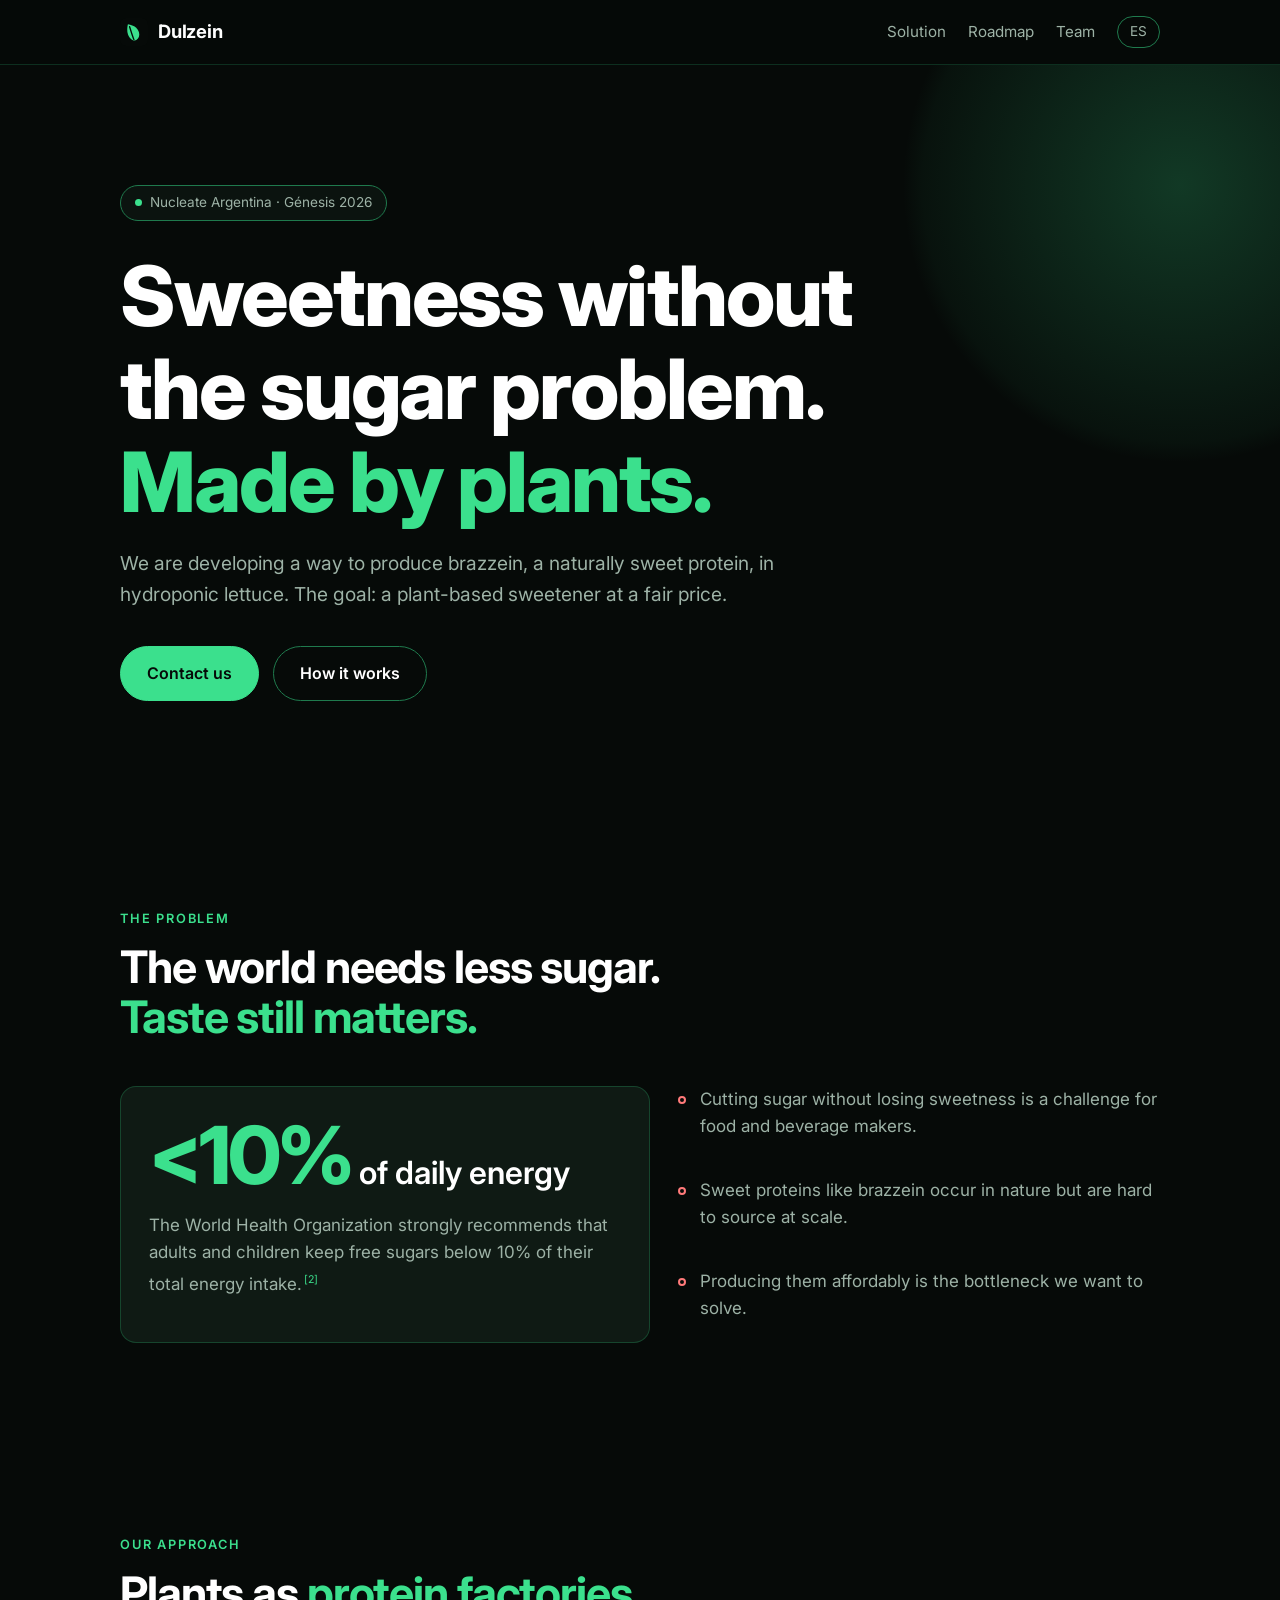
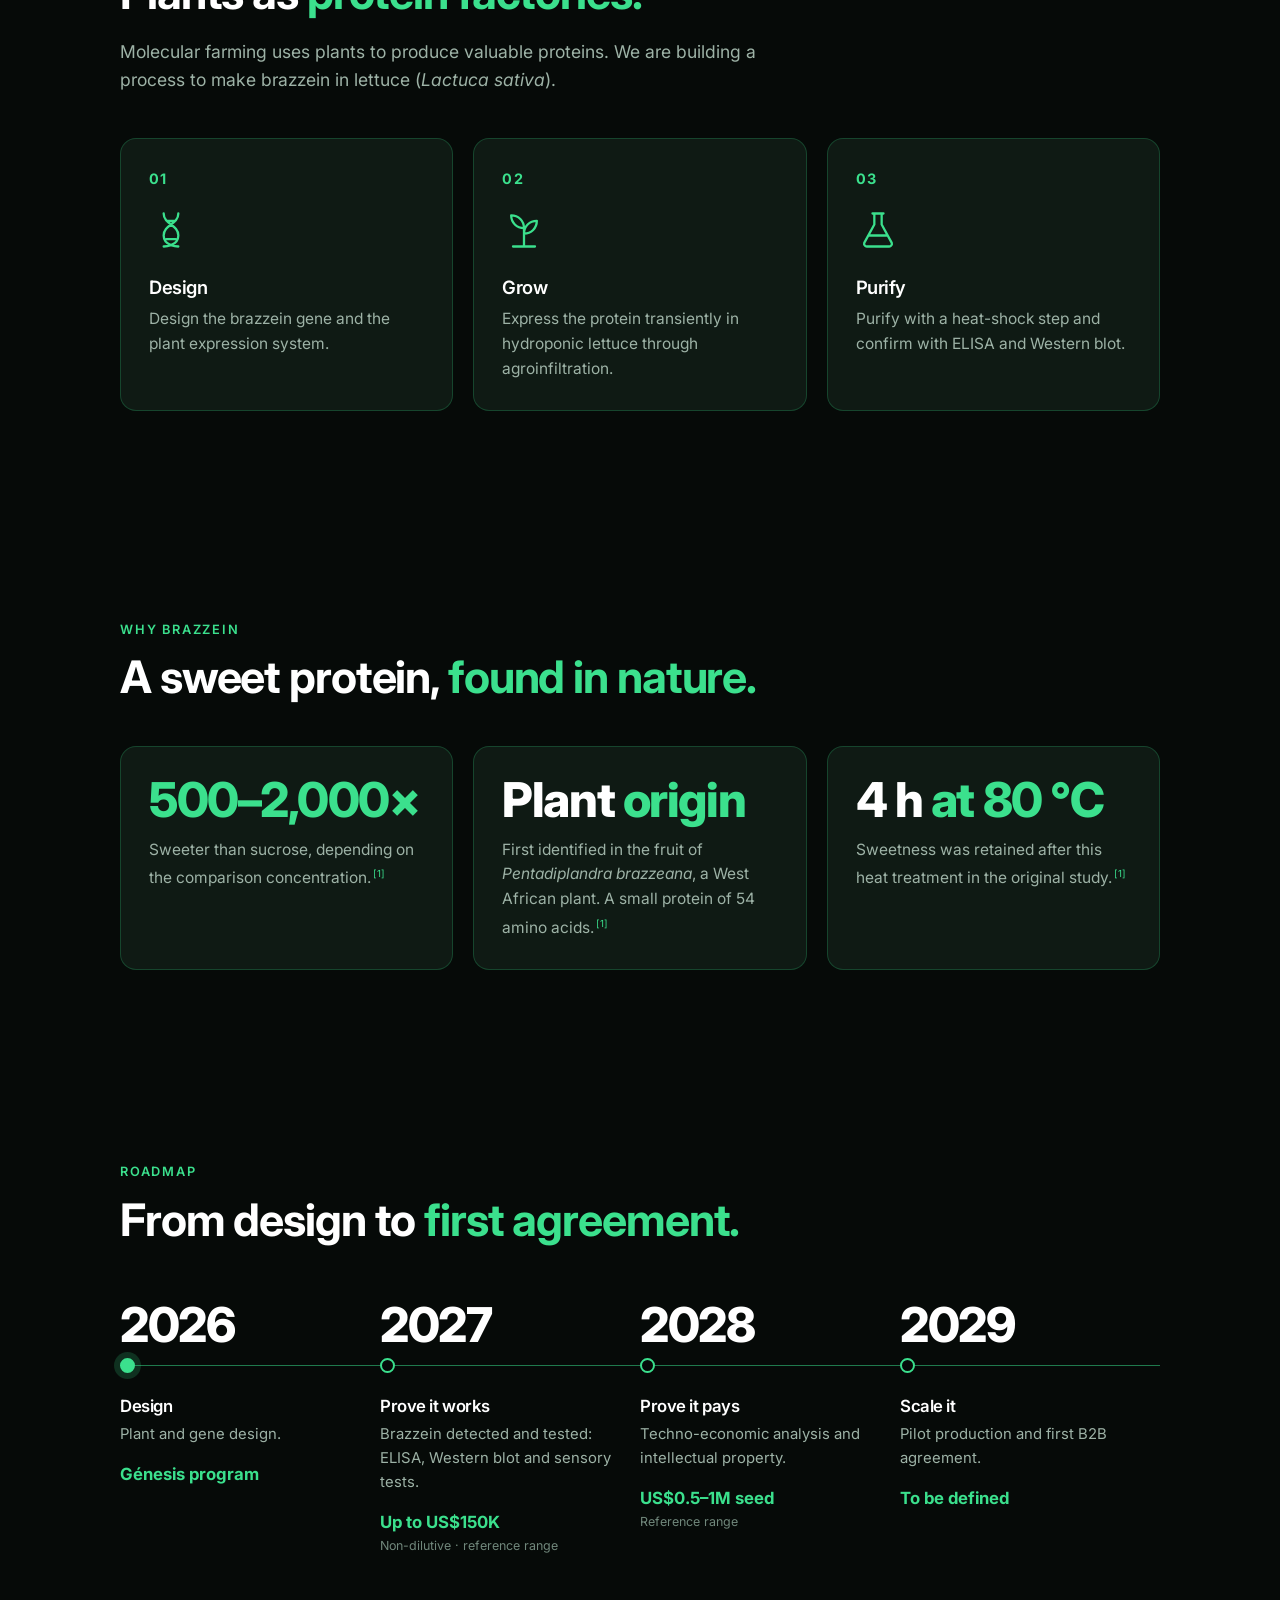
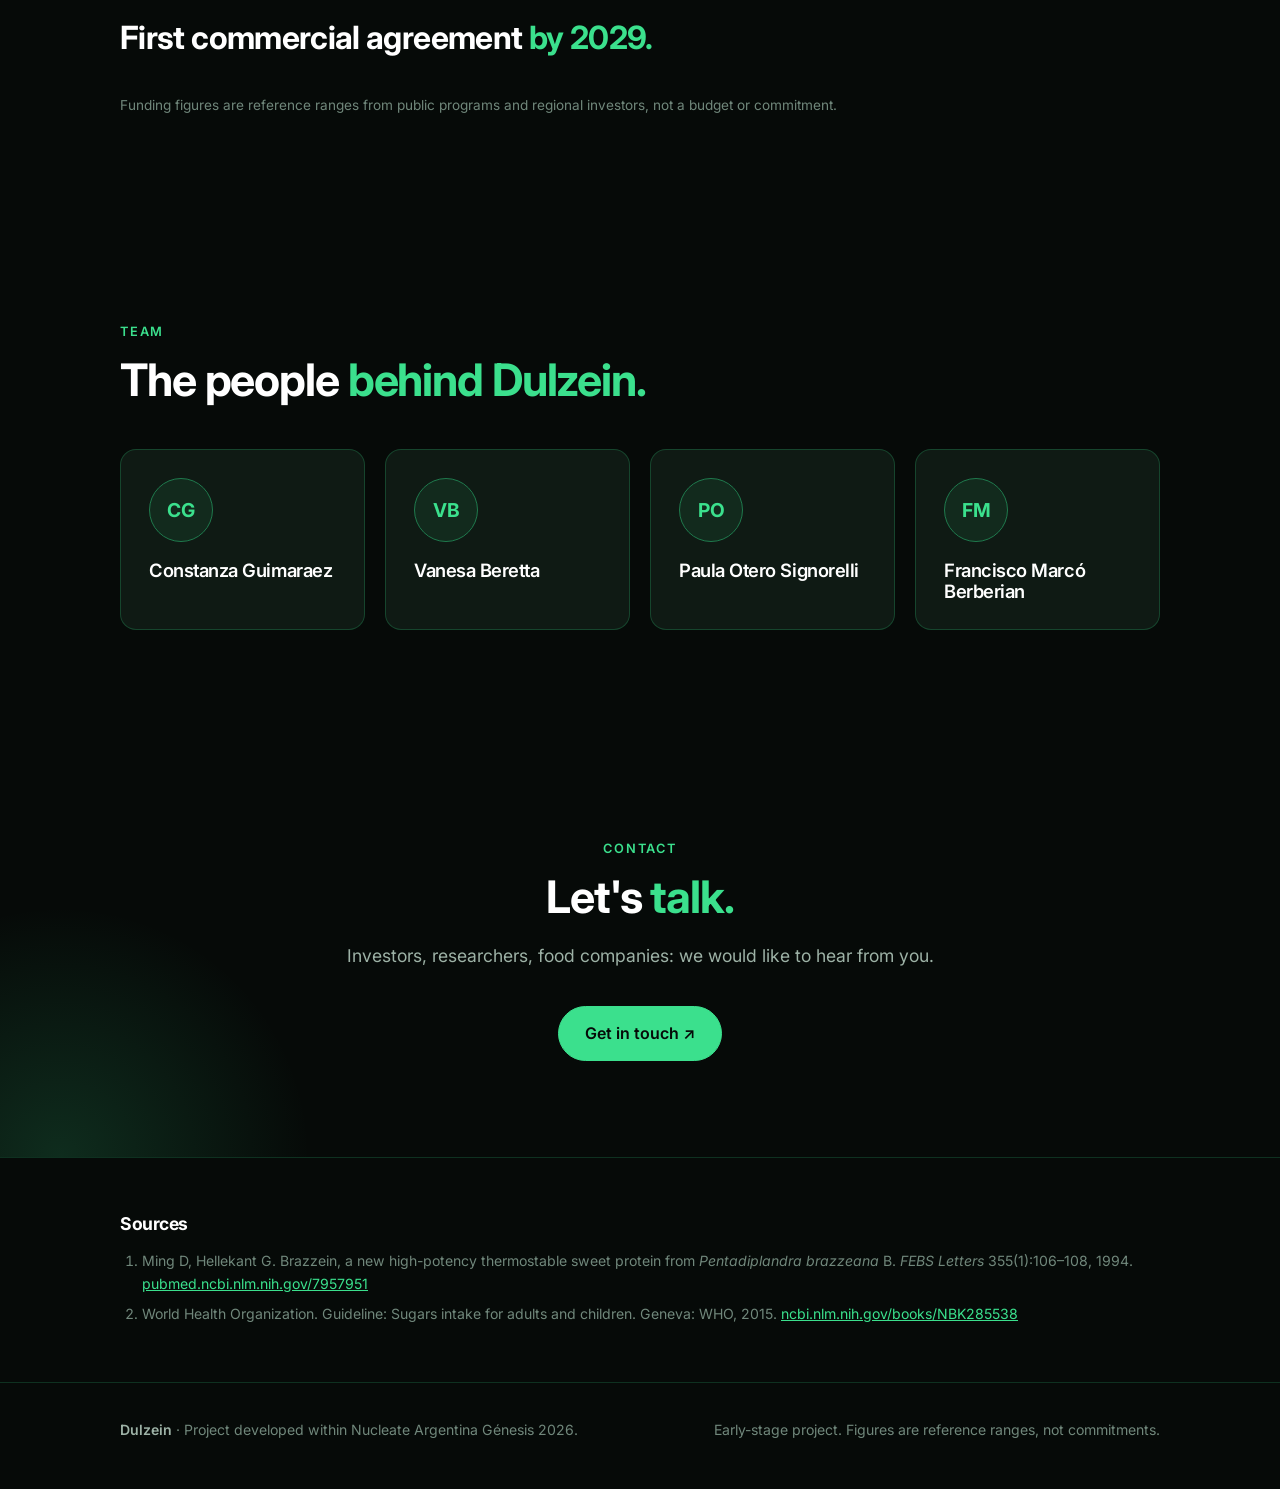
==== index.html @ b1b4f64f "Initial landing page for Dulzein (EN + ES) Static site: hero, problem, approach, why brazzein, roadm" ====
<!doctype html>
<html lang="en">
<head>
  <meta charset="utf-8">
  <meta name="viewport" content="width=device-width, initial-scale=1">
  <title>Dulzein | Plant-made brazzein, a natural sweet protein</title>
  <meta name="description" content="Dulzein is an early-stage biotech project producing brazzein, a naturally sweet protein, in hydroponic lettuce through molecular farming. Nucleate Argentina Génesis 2026.">
  <link rel="canonical" href="https://dulzein.bio/">
  <link rel="alternate" hreflang="en" href="https://dulzein.bio/">
  <link rel="alternate" hreflang="es" href="https://dulzein.bio/es/">
  <link rel="alternate" hreflang="x-default" href="https://dulzein.bio/">
  <meta name="theme-color" content="#060A08">

  <meta property="og:type" content="website">
  <meta property="og:site_name" content="Dulzein">
  <meta property="og:title" content="Dulzein | Sweetness without the sugar problem. Made by plants.">
  <meta property="og:description" content="Producing brazzein, a naturally sweet protein, in hydroponic lettuce through molecular farming.">
  <meta property="og:url" content="https://dulzein.bio/">
  <meta property="og:image" content="https://dulzein.bio/assets/og-image.png">
  <meta property="og:image:width" content="1200">
  <meta property="og:image:height" content="630">
  <meta property="og:image:alt" content="Dulzein: Sweetness without the sugar problem. Made by plants.">
  <meta property="og:locale" content="en_US">
  <meta property="og:locale:alternate" content="es_AR">
  <meta name="twitter:card" content="summary_large_image">
  <meta name="twitter:title" content="Dulzein | Sweetness without the sugar problem. Made by plants.">
  <meta name="twitter:description" content="Producing brazzein, a naturally sweet protein, in hydroponic lettuce through molecular farming.">
  <meta name="twitter:image" content="https://dulzein.bio/assets/og-image.png">

  <link rel="icon" href="/assets/favicon.svg" type="image/svg+xml">
  <link rel="icon" href="/assets/favicon-32.png" sizes="32x32" type="image/png">
  <link rel="apple-touch-icon" href="/assets/apple-touch-icon.png">

  <link rel="preconnect" href="https://fonts.googleapis.com">
  <link rel="preconnect" href="https://fonts.gstatic.com" crossorigin>
  <link rel="stylesheet" href="https://fonts.googleapis.com/css2?family=Inter:wght@400;600;700;800&display=swap">
  <link rel="stylesheet" href="/assets/styles.css">

  <script type="application/ld+json">
  {
    "@context": "https://schema.org",
    "@type": "Organization",
    "name": "Dulzein",
    "url": "https://dulzein.bio/",
    "logo": "https://dulzein.bio/assets/apple-touch-icon.png",
    "description": "Early-stage biotech project producing brazzein, a naturally sweet protein, in hydroponic lettuce through molecular farming.",
    "member": [
      {"@type": "Person", "name": "Constanza Guimaraez"},
      {"@type": "Person", "name": "Vanesa Beretta"},
      {"@type": "Person", "name": "Paula Otero Signorelli"},
      {"@type": "Person", "name": "Francisco Marcó Berberian"}
    ]
  }
  </script>
</head>
<body>
  <a class="skip" href="#main">Skip to content</a>

  <header class="site-header">
    <div class="wrap">
      <a class="brand" href="/" aria-label="Dulzein home">
        <img src="/assets/favicon.svg" alt="" width="28" height="28">
        Dulzein
      </a>
      <nav class="nav" aria-label="Main">
        <a class="hide-sm" href="#solution">Solution</a>
        <a class="hide-sm" href="#roadmap">Roadmap</a>
        <a class="hide-sm" href="#team">Team</a>
        <a class="lang" href="/es/" hreflang="es" lang="es">ES</a>
      </nav>
    </div>
  </header>

  <main id="main">
    <!-- Hero -->
    <section class="hero">
      <div class="wrap">
        <span class="pill">Nucleate Argentina · Génesis 2026</span>
        <h1>Sweetness without the sugar problem. <span class="g">Made by plants.</span></h1>
        <p class="lead">We are developing a way to produce brazzein, a naturally sweet protein, in hydroponic lettuce. The goal: a plant-based sweetener at a fair price.</p>
        <div class="actions">
          <a class="btn" href="#contact">Contact us</a>
          <a class="btn ghost" href="#solution">How it works</a>
        </div>
      </div>
    </section>

    <!-- Problem -->
    <section id="problem">
      <div class="wrap">
        <p class="eyebrow">The problem</p>
        <h2>The world needs less sugar. <span class="g">Taste still matters.</span></h2>
        <div class="problem-grid">
          <div class="card">
            <div class="big">&lt;10%<small> of daily energy</small></div>
            <p>The World Health Organization strongly recommends that adults and children keep free sugars below 10% of their total energy intake.<sup><a href="#ref-2" aria-label="Source 2">[2]</a></sup></p>
          </div>
          <ul>
            <li>Cutting sugar without losing sweetness is a challenge for food and beverage makers.</li>
            <li>Sweet proteins like brazzein occur in nature but are hard to source at scale.</li>
            <li>Producing them affordably is the bottleneck we want to solve.</li>
          </ul>
        </div>
      </div>
    </section>

    <!-- Solution -->
    <section id="solution">
      <div class="wrap">
        <p class="eyebrow">Our approach</p>
        <h2>Plants as <span class="g">protein factories.</span></h2>
        <p class="lead">Molecular farming uses plants to produce valuable proteins. We are building a process to make brazzein in lettuce (<i>Lactuca sativa</i>).</p>
        <ol class="steps" role="list">
          <li class="card step">
            <svg viewBox="0 0 48 48" fill="none" stroke="#3BE08D" stroke-width="2.5" stroke-linecap="round" aria-hidden="true"><path d="M16 6c0 12 16 12 16 24s-16 12-16 12M32 6c0 12-16 12-16 24s16 12 16 12M19 14h10M19 34h10"/></svg>
            <h3>Design</h3>
            <p>Design the brazzein gene and the plant expression system.</p>
          </li>
          <li class="card step">
            <svg viewBox="0 0 48 48" fill="none" stroke="#3BE08D" stroke-width="2.5" stroke-linecap="round" stroke-linejoin="round" aria-hidden="true"><path d="M24 42V22M24 22c0-8-6-14-14-14 0 8 6 14 14 14zM24 28c0-8 6-14 14-14 0 8-6 14-14 14zM12 42h24"/></svg>
            <h3>Grow</h3>
            <p>Express the protein transiently in hydroponic lettuce through agroinfiltration.</p>
          </li>
          <li class="card step">
            <svg viewBox="0 0 48 48" fill="none" stroke="#3BE08D" stroke-width="2.5" stroke-linecap="round" stroke-linejoin="round" aria-hidden="true"><path d="M18 6h12M20 6v12L9 38a3 3 0 0 0 3 4h24a3 3 0 0 0 3-4L28 18V6M14 30h20"/></svg>
            <h3>Purify</h3>
            <p>Purify with a heat-shock step and confirm with ELISA and Western blot.</p>
          </li>
        </ol>
      </div>
    </section>

    <!-- Why brazzein -->
    <section id="brazzein">
      <div class="wrap">
        <p class="eyebrow">Why brazzein</p>
        <h2>A sweet protein, <span class="g">found in nature.</span></h2>
        <div class="facts">
          <div class="card fact">
            <div class="num"><span class="g">500–2,000×</span></div>
            <p>Sweeter than sucrose, depending on the comparison concentration.<sup><a href="#ref-1" aria-label="Source 1">[1]</a></sup></p>
          </div>
          <div class="card fact">
            <div class="num">Plant <span class="g">origin</span></div>
            <p>First identified in the fruit of <i>Pentadiplandra brazzeana</i>, a West African plant. A small protein of 54 amino acids.<sup><a href="#ref-1" aria-label="Source 1">[1]</a></sup></p>
          </div>
          <div class="card fact">
            <div class="num">4 h <span class="g">at 80 °C</span></div>
            <p>Sweetness was retained after this heat treatment in the original study.<sup><a href="#ref-1" aria-label="Source 1">[1]</a></sup></p>
          </div>
        </div>
      </div>
    </section>

    <!-- Roadmap -->
    <section id="roadmap">
      <div class="wrap">
        <p class="eyebrow">Roadmap</p>
        <h2>From design to <span class="g">first agreement.</span></h2>
        <ol class="timeline" role="list">
          <li>
            <div class="year">2026</div><span class="dot" aria-hidden="true"></span>
            <h3>Design</h3>
            <p>Plant and gene design.</p>
            <div class="fig">Génesis program</div>
          </li>
          <li>
            <div class="year">2027</div><span class="dot" aria-hidden="true"></span>
            <h3>Prove it works</h3>
            <p>Brazzein detected and tested: ELISA, Western blot and sensory tests.</p>
            <div class="fig">Up to US$150K<small>Non-dilutive · reference range</small></div>
          </li>
          <li>
            <div class="year">2028</div><span class="dot" aria-hidden="true"></span>
            <h3>Prove it pays</h3>
            <p>Techno-economic analysis and intellectual property.</p>
            <div class="fig">US$0.5–1M seed<small>Reference range</small></div>
          </li>
          <li>
            <div class="year">2029</div><span class="dot" aria-hidden="true"></span>
            <h3>Scale it</h3>
            <p>Pilot production and first B2B agreement.</p>
            <div class="fig">To be defined</div>
          </li>
        </ol>
        <p class="closing">First commercial agreement <span class="g">by 2029.</span></p>
        <p class="note">Funding figures are reference ranges from public programs and regional investors, not a budget or commitment.</p>
      </div>
    </section>

    <!-- Team -->
    <section id="team">
      <div class="wrap">
        <p class="eyebrow">Team</p>
        <h2>The people <span class="g">behind Dulzein.</span></h2>
        <ul class="team" role="list">
          <li class="card member">
            <div class="avatar" aria-hidden="true">CG</div>
            <h3>Constanza Guimaraez</h3>
            <p class="role" hidden></p>
          </li>
          <li class="card member">
            <div class="avatar" aria-hidden="true">VB</div>
            <h3>Vanesa Beretta</h3>
            <p class="role" hidden></p>
          </li>
          <li class="card member">
            <div class="avatar" aria-hidden="true">PO</div>
            <h3>Paula Otero Signorelli</h3>
            <p class="role" hidden></p>
          </li>
          <li class="card member">
            <div class="avatar" aria-hidden="true">FM</div>
            <h3>Francisco Marcó Berberian</h3>
            <p class="role" hidden></p>
          </li>
        </ul>
      </div>
    </section>

    <!-- Contact -->
    <section id="contact" class="contact">
      <div class="wrap">
        <p class="eyebrow">Contact</p>
        <h2>Let's <span class="g">talk.</span></h2>
        <p class="lead">Investors, researchers, food companies: we would like to hear from you.</p>
        <div class="actions">
          <!-- GOOGLE_FORM_URL: replace with the team's Google Form link -->
          <a class="btn" href="https://forms.gle/REPLACE_ME" target="_blank" rel="noopener">Get in touch <span aria-hidden="true">↗</span><span class="sr-only"> (opens in a new tab)</span></a>
        </div>
      </div>
    </section>

    <!-- Sources -->
    <section class="sources" aria-labelledby="sources-title">
      <div class="wrap">
        <h2 id="sources-title">Sources</h2>
        <ol>
          <li id="ref-1">Ming D, Hellekant G. Brazzein, a new high-potency thermostable sweet protein from <i>Pentadiplandra brazzeana</i> B. <i>FEBS Letters</i> 355(1):106–108, 1994. <a href="https://pubmed.ncbi.nlm.nih.gov/7957951/" rel="noopener">pubmed.ncbi.nlm.nih.gov/7957951</a></li>
          <li id="ref-2">World Health Organization. Guideline: Sugars intake for adults and children. Geneva: WHO, 2015. <a href="https://www.ncbi.nlm.nih.gov/books/NBK285538/" rel="noopener">ncbi.nlm.nih.gov/books/NBK285538</a></li>
        </ol>
      </div>
    </section>
  </main>

  <footer class="site-footer">
    <div class="wrap">
      <p><strong>Dulzein</strong> · Project developed within Nucleate Argentina Génesis 2026.</p>
      <p>Early-stage project. Figures are reference ranges, not commitments.</p>
    </div>
  </footer>
</body>
</html>
---- assets/styles.css ----
/* Dulzein: palette matches the pitch deck */
:root {
  --bg: #060A08;
  --card: #0F1A14;
  --line: #1F7A4D;
  --green: #3BE08D;
  --green-muted: #2BB673;
  --white: #FFFFFF;
  --text: #9DB2A6;
  --faint: #70877B;
  --alert: #FF7A7A;
  --sky: #5CC8E8;
  --radius: 16px;
  --max: 1080px;
  color-scheme: dark;
}

*, *::before, *::after { box-sizing: border-box; }
html { scroll-behavior: smooth; -webkit-text-size-adjust: 100%; }
@media (prefers-reduced-motion: reduce) { html { scroll-behavior: auto; } }

body {
  margin: 0;
  background: var(--bg);
  color: var(--text);
  font-family: "Inter", system-ui, -apple-system, "Segoe UI", Roboto, Arial, sans-serif;
  font-size: 17px;
  line-height: 1.6;
  overflow-x: hidden;
}

a { color: var(--green); }
a:hover { color: var(--white); }
:focus-visible { outline: 3px solid var(--sky); outline-offset: 3px; border-radius: 4px; }

.skip {
  position: absolute; left: 16px; top: -48px;
  background: var(--green); color: var(--bg); padding: 8px 14px; border-radius: 8px;
  font-weight: 600; text-decoration: none; z-index: 10;
}
.skip:focus { top: 12px; }

.wrap { max-width: var(--max); margin: 0 auto; padding: 0 20px; }

/* Header */
.site-header {
  position: sticky; top: 0; z-index: 5;
  background: rgba(6, 10, 8, 0.85);
  backdrop-filter: blur(10px);
  border-bottom: 1px solid rgba(31, 122, 77, 0.35);
}
.site-header .wrap { display: flex; align-items: center; justify-content: space-between; height: 64px; gap: 16px; }
.brand { display: flex; align-items: center; gap: 10px; color: var(--white); text-decoration: none; font-weight: 700; font-size: 1.15rem; letter-spacing: -0.01em; }
.brand img { width: 28px; height: 28px; }
.nav { display: flex; align-items: center; gap: 22px; }
.nav a { color: var(--text); text-decoration: none; font-size: 0.95rem; }
.nav a:hover { color: var(--white); }
.lang { border: 1px solid var(--line); border-radius: 999px; padding: 4px 12px; font-size: 0.85rem !important; }
@media (max-width: 720px) { .nav .hide-sm { display: none; } }

/* Shared */
section { padding: 96px 0; position: relative; }
@media (max-width: 720px) { section { padding: 64px 0; } }
.eyebrow { color: var(--green); font-size: 0.8rem; font-weight: 600; letter-spacing: 0.14em; text-transform: uppercase; margin: 0 0 12px; }
h1, h2, h3 { color: var(--white); line-height: 1.12; letter-spacing: -0.025em; margin: 0; }
h2 { font-size: clamp(1.9rem, 4.5vw, 2.8rem); font-weight: 700; max-width: 22ch; }
h3 { font-size: 1.15rem; font-weight: 600; }
.g { color: var(--green); }
.lead { font-size: 1.1rem; max-width: 60ch; margin: 20px 0 0; }
sup a { text-decoration: none; font-size: 0.75em; padding: 0 2px; }

.pill {
  display: inline-flex; align-items: center; gap: 8px;
  border: 1px solid var(--line); border-radius: 999px;
  padding: 6px 14px; font-size: 0.85rem; color: var(--text);
  background: rgba(15, 26, 20, 0.6);
}
.pill::before { content: ""; width: 7px; height: 7px; border-radius: 50%; background: var(--green); }

.btn {
  display: inline-block; text-decoration: none; font-weight: 600;
  padding: 14px 26px; border-radius: 999px; font-size: 1rem;
  background: var(--green); color: var(--bg); border: 1px solid var(--green);
  transition: background .2s, color .2s;
}
.btn:hover { background: transparent; color: var(--green); }
.btn.ghost { background: transparent; color: var(--white); border-color: var(--line); }
.btn.ghost:hover { border-color: var(--green); color: var(--green); }

.card { background: var(--card); border: 1px solid rgba(31, 122, 77, 0.45); border-radius: var(--radius); padding: 28px; }

/* Hero */
.hero { padding: 120px 0 112px; overflow: hidden; }
.hero::before {
  content: ""; position: absolute; right: -180px; top: -160px;
  width: 560px; height: 560px; border-radius: 50%;
  background: radial-gradient(circle, rgba(59, 224, 141, 0.22), rgba(59, 224, 141, 0.04) 65%, transparent 70%);
  pointer-events: none;
}
.hero h1 { font-size: clamp(2.6rem, 8vw, 5.2rem); font-weight: 800; max-width: 14ch; margin-top: 28px; }
.hero .lead { font-size: 1.2rem; }
.hero .actions { display: flex; flex-wrap: wrap; gap: 14px; margin-top: 36px; }

/* Problem */
.problem-grid { display: grid; grid-template-columns: 1.1fr 1fr; gap: 28px; margin-top: 44px; align-items: stretch; }
@media (max-width: 820px) { .problem-grid { grid-template-columns: 1fr; } }
.big { font-size: clamp(3rem, 9vw, 5rem); font-weight: 800; color: var(--green); line-height: 1; letter-spacing: -0.04em; }
.big small { font-size: 0.4em; color: var(--white); font-weight: 600; letter-spacing: 0; }
.problem-grid ul { margin: 0; padding: 0; list-style: none; display: grid; gap: 16px; }
.problem-grid li { padding-left: 22px; position: relative; }
.problem-grid li::before { content: ""; position: absolute; left: 0; top: 0.6em; width: 8px; height: 8px; border-radius: 50%; border: 2px solid var(--alert); }

/* Steps */
.steps { list-style: none; padding: 0; display: grid; grid-template-columns: repeat(3, 1fr); gap: 20px; margin-top: 44px; counter-reset: step; }
@media (max-width: 820px) { .steps { grid-template-columns: 1fr; } }
.step { counter-increment: step; }
.step::before { content: "0" counter(step); display: block; color: var(--green); font-weight: 700; font-size: 0.9rem; letter-spacing: 0.1em; margin-bottom: 18px; }
.step svg { width: 44px; height: 44px; margin-bottom: 16px; }
.step p { margin: 10px 0 0; font-size: 0.97rem; }

/* Facts */
.facts { display: grid; grid-template-columns: repeat(3, 1fr); gap: 20px; margin-top: 44px; }
@media (max-width: 820px) { .facts { grid-template-columns: 1fr; } }
.fact .num { font-size: clamp(2.2rem, 5vw, 3rem); font-weight: 800; color: var(--white); letter-spacing: -0.03em; line-height: 1.05; }
.fact .num .g { font-weight: 800; }
.fact p { margin: 12px 0 0; font-size: 0.97rem; }

/* Roadmap */
.timeline { list-style: none; margin: 56px 0 0; padding: 0; display: grid; grid-template-columns: repeat(4, 1fr); position: relative; }
.timeline::before { content: ""; position: absolute; left: 0; right: 0; top: 64px; height: 1px; background: var(--line); }
.timeline li { position: relative; padding-right: 20px; }
.timeline .year { font-size: clamp(2.2rem, 4.5vw, 3rem); font-weight: 800; color: var(--white); letter-spacing: -0.03em; line-height: 1; height: 56px; }
.timeline .dot { display: block; width: 15px; height: 15px; border-radius: 50%; background: var(--bg); border: 2px solid var(--green); margin: 1px 0 24px; }
.timeline li:first-child .dot { background: var(--green); box-shadow: 0 0 0 6px rgba(59, 224, 141, 0.18); }
.timeline h3 { font-size: 1.05rem; }
.timeline p { margin: 8px 0 0; font-size: 0.93rem; }
.timeline .fig { color: var(--green); font-weight: 700; font-size: 1.05rem; margin-top: 14px; }
.timeline .fig small { display: block; color: var(--faint); font-weight: 400; font-size: 0.78rem; }
@media (max-width: 820px) {
  .timeline { grid-template-columns: 1fr; gap: 36px; padding-left: 32px; }
  .timeline::before { left: 7px; right: auto; top: 6px; bottom: 6px; width: 1px; height: auto; }
  .timeline li { padding-right: 0; }
  .timeline .year { height: auto; font-size: 2.2rem; }
  .timeline .dot { position: absolute; left: -32px; top: 10px; margin: 0; }
}
.closing { margin-top: 56px; font-size: clamp(1.4rem, 3.5vw, 2rem); font-weight: 700; color: var(--white); letter-spacing: -0.02em; }
.note { color: var(--faint); font-size: 0.85rem; margin-top: 14px; }

/* Team */
.team { display: grid; grid-template-columns: repeat(4, 1fr); gap: 20px; margin-top: 44px; }
@media (max-width: 900px) { .team { grid-template-columns: repeat(2, 1fr); } }
@media (max-width: 480px) { .team { grid-template-columns: 1fr; } }
.member { text-align: left; }
.avatar {
  width: 64px; height: 64px; border-radius: 50%;
  display: grid; place-items: center;
  border: 1px solid var(--line); background: rgba(59, 224, 141, 0.08);
  color: var(--green); font-weight: 700; font-size: 1.2rem; margin-bottom: 18px;
}
.member .role { margin: 6px 0 0; color: var(--green-muted); font-size: 0.92rem; }

/* Contact */
.contact { text-align: center; overflow: hidden; }
.contact::before {
  content: ""; position: absolute; left: -200px; bottom: -260px;
  width: 520px; height: 520px; border-radius: 50%;
  background: radial-gradient(circle, rgba(59, 224, 141, 0.16), transparent 68%);
  pointer-events: none;
}
.contact h2 { margin: 0 auto; }
.contact .lead { margin: 20px auto 0; }
.contact .actions { margin-top: 36px; display: flex; justify-content: center; flex-wrap: wrap; gap: 14px; }

/* Sources */
.sources { padding: 56px 0; border-top: 1px solid rgba(31, 122, 77, 0.35); }
.sources h2 { font-size: 1.1rem; }
.sources ol { margin: 16px 0 0; padding-left: 22px; font-size: 0.88rem; color: var(--faint); display: grid; gap: 8px; }
.sources a { word-break: break-word; }

/* Footer */
.site-footer { border-top: 1px solid rgba(31, 122, 77, 0.35); padding: 36px 0 48px; font-size: 0.88rem; color: var(--faint); }
.site-footer .wrap { display: flex; flex-wrap: wrap; justify-content: space-between; gap: 12px 32px; }
.site-footer p { margin: 0; }
.site-footer strong { color: var(--text); font-weight: 600; }
.team { list-style: none; padding: 0; }
.sr-only { position: absolute; width: 1px; height: 1px; overflow: hidden; clip: rect(0 0 0 0); white-space: nowrap; }
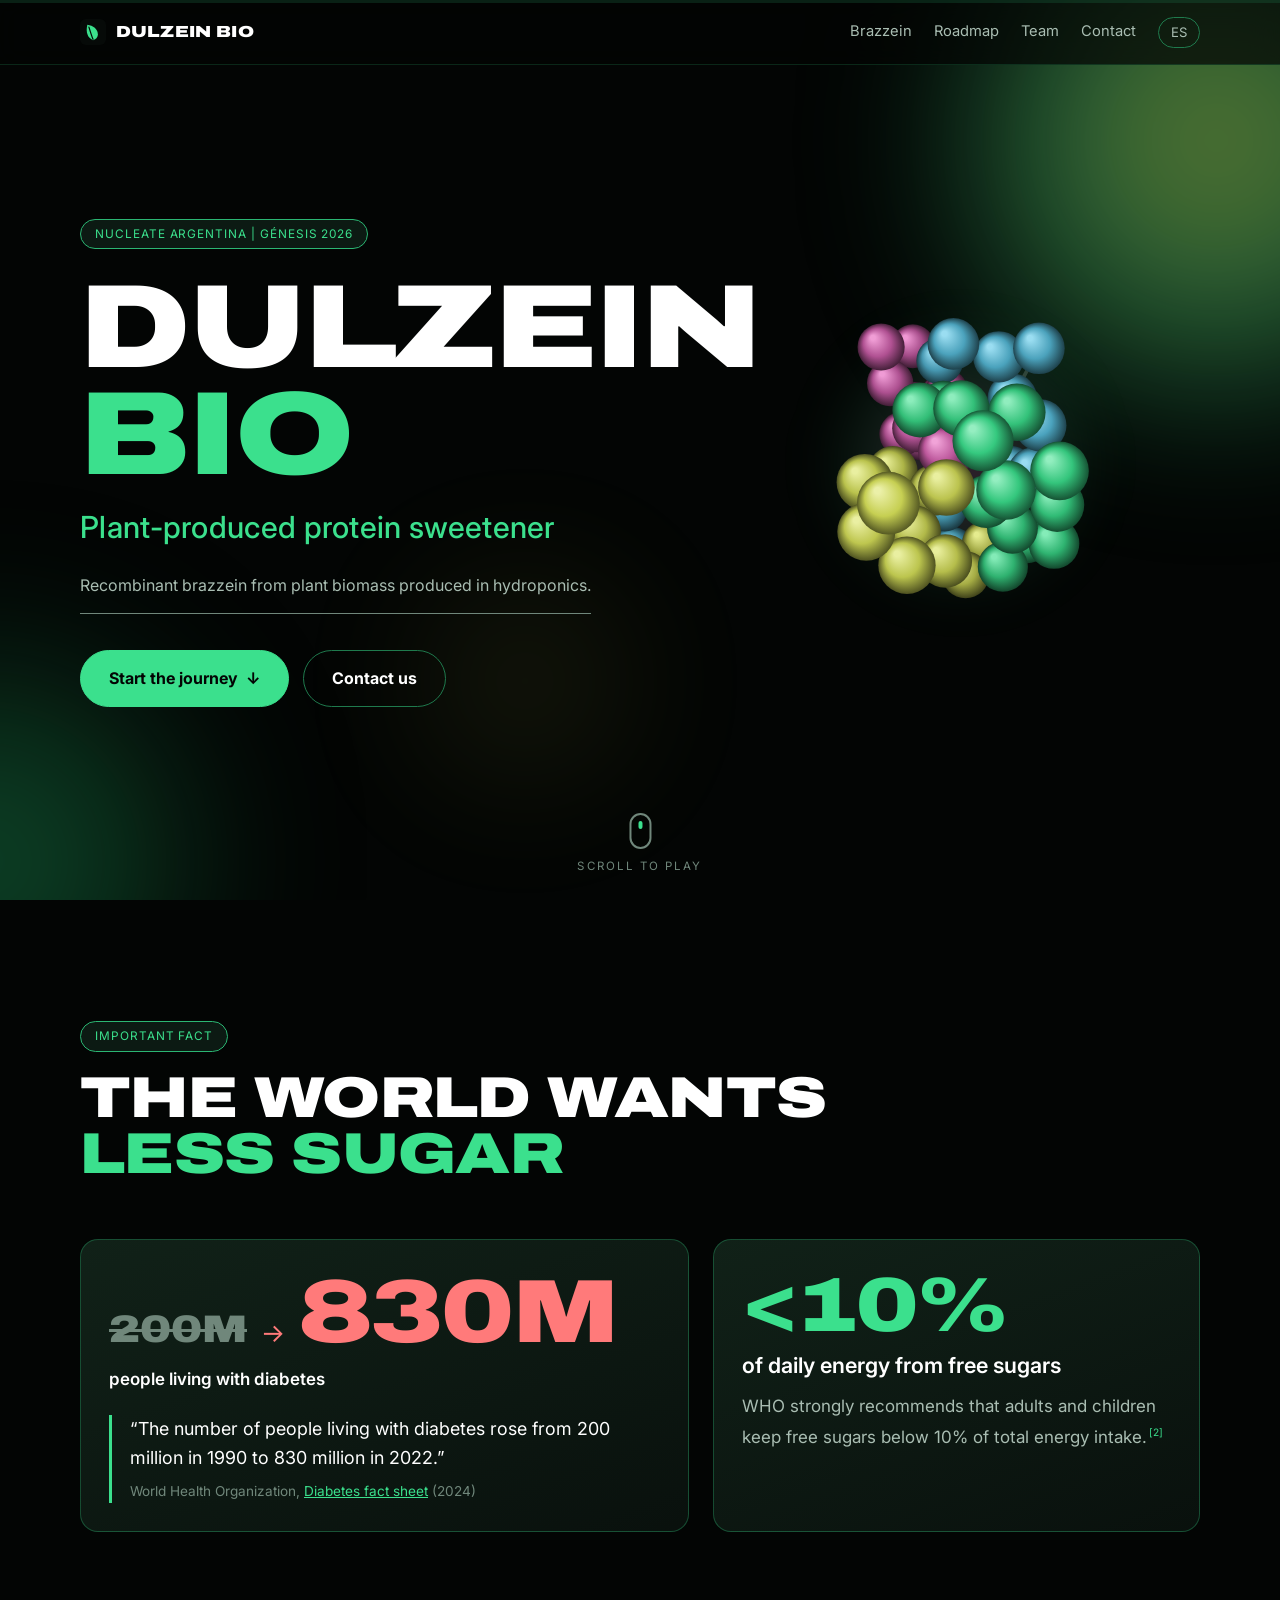
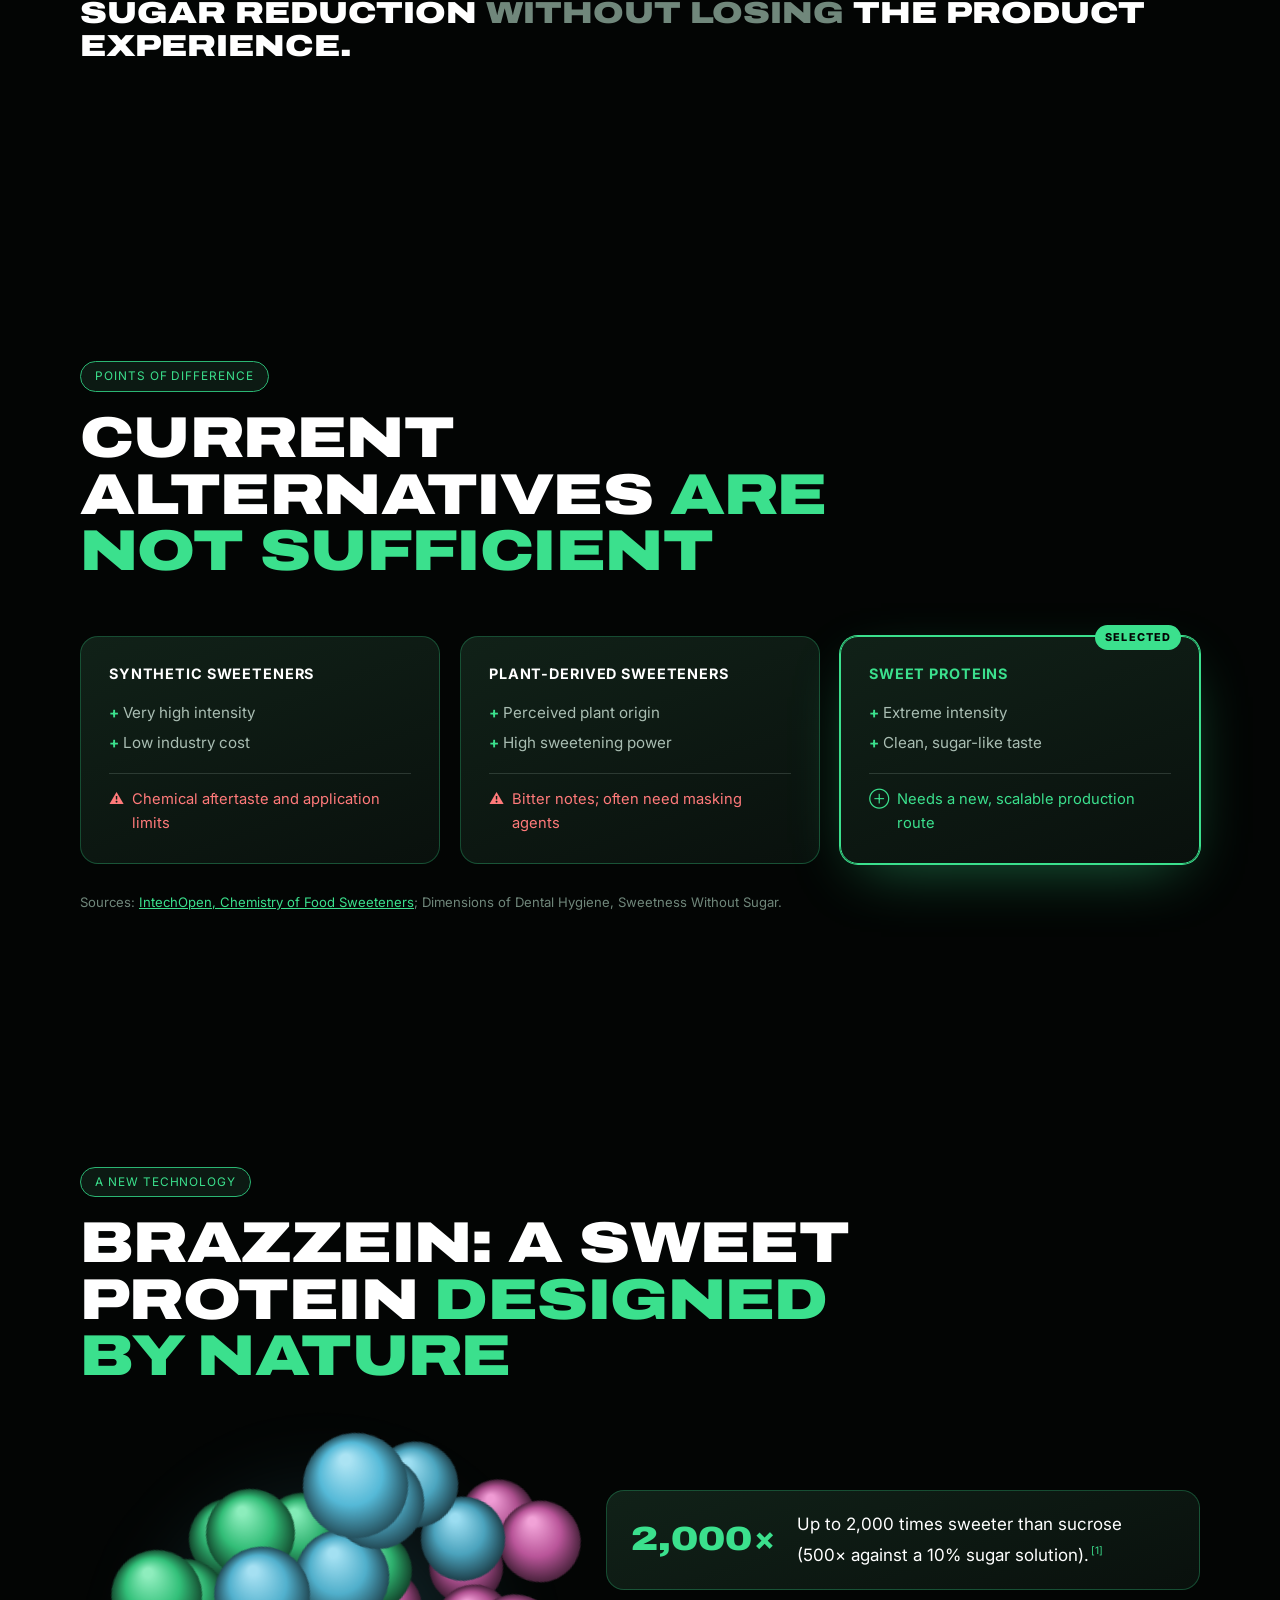
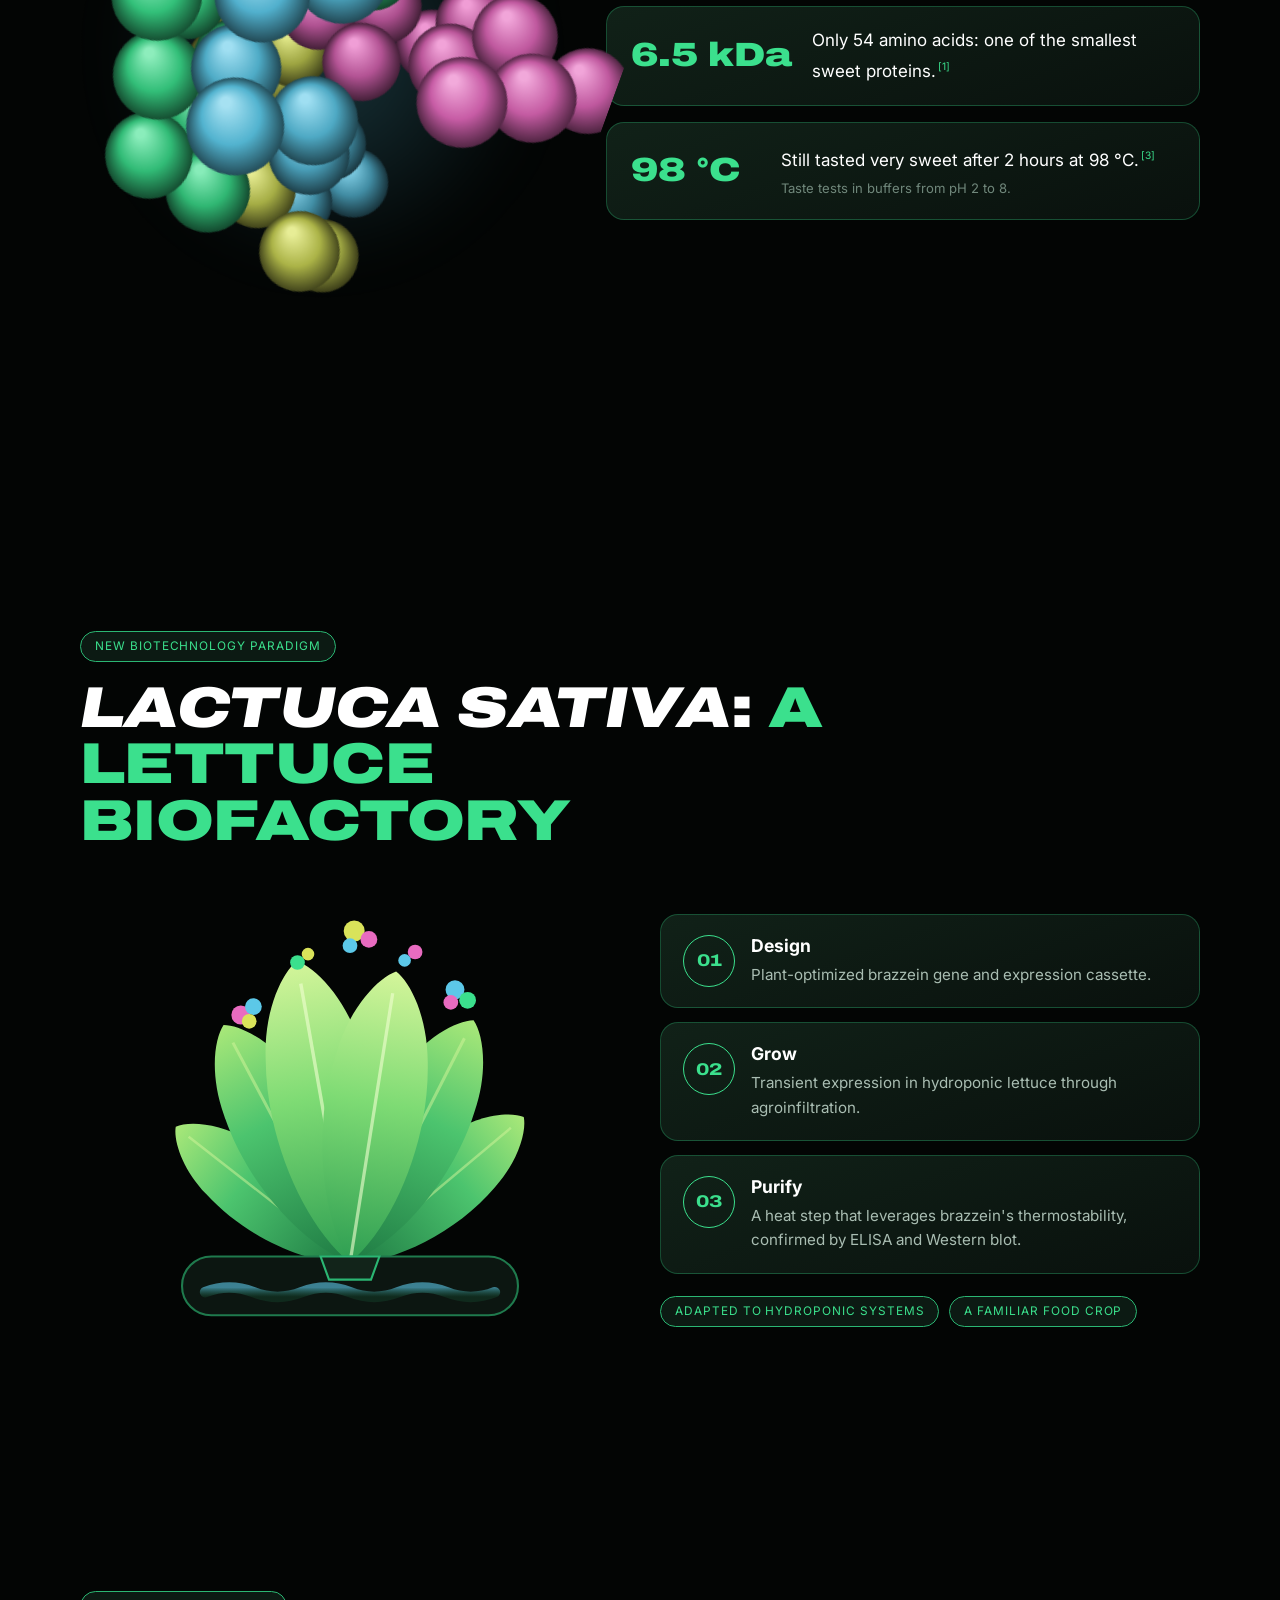
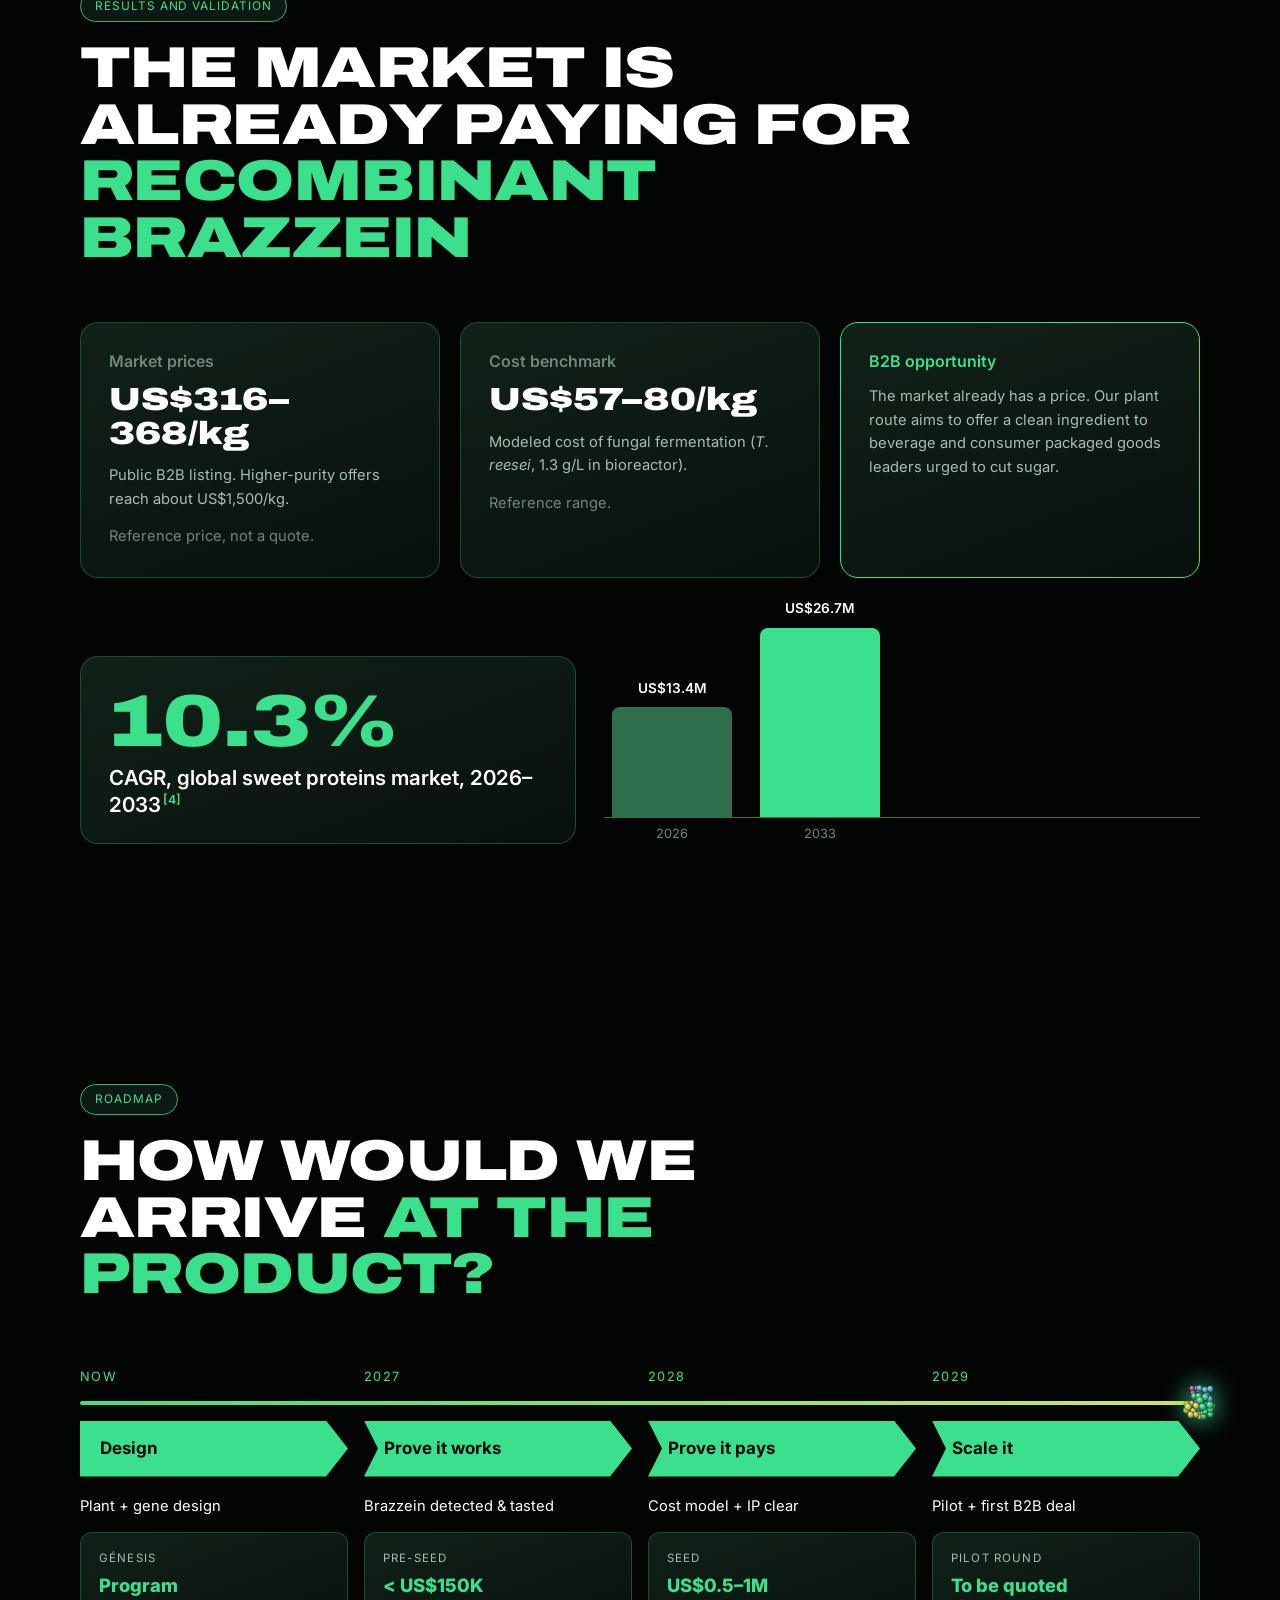
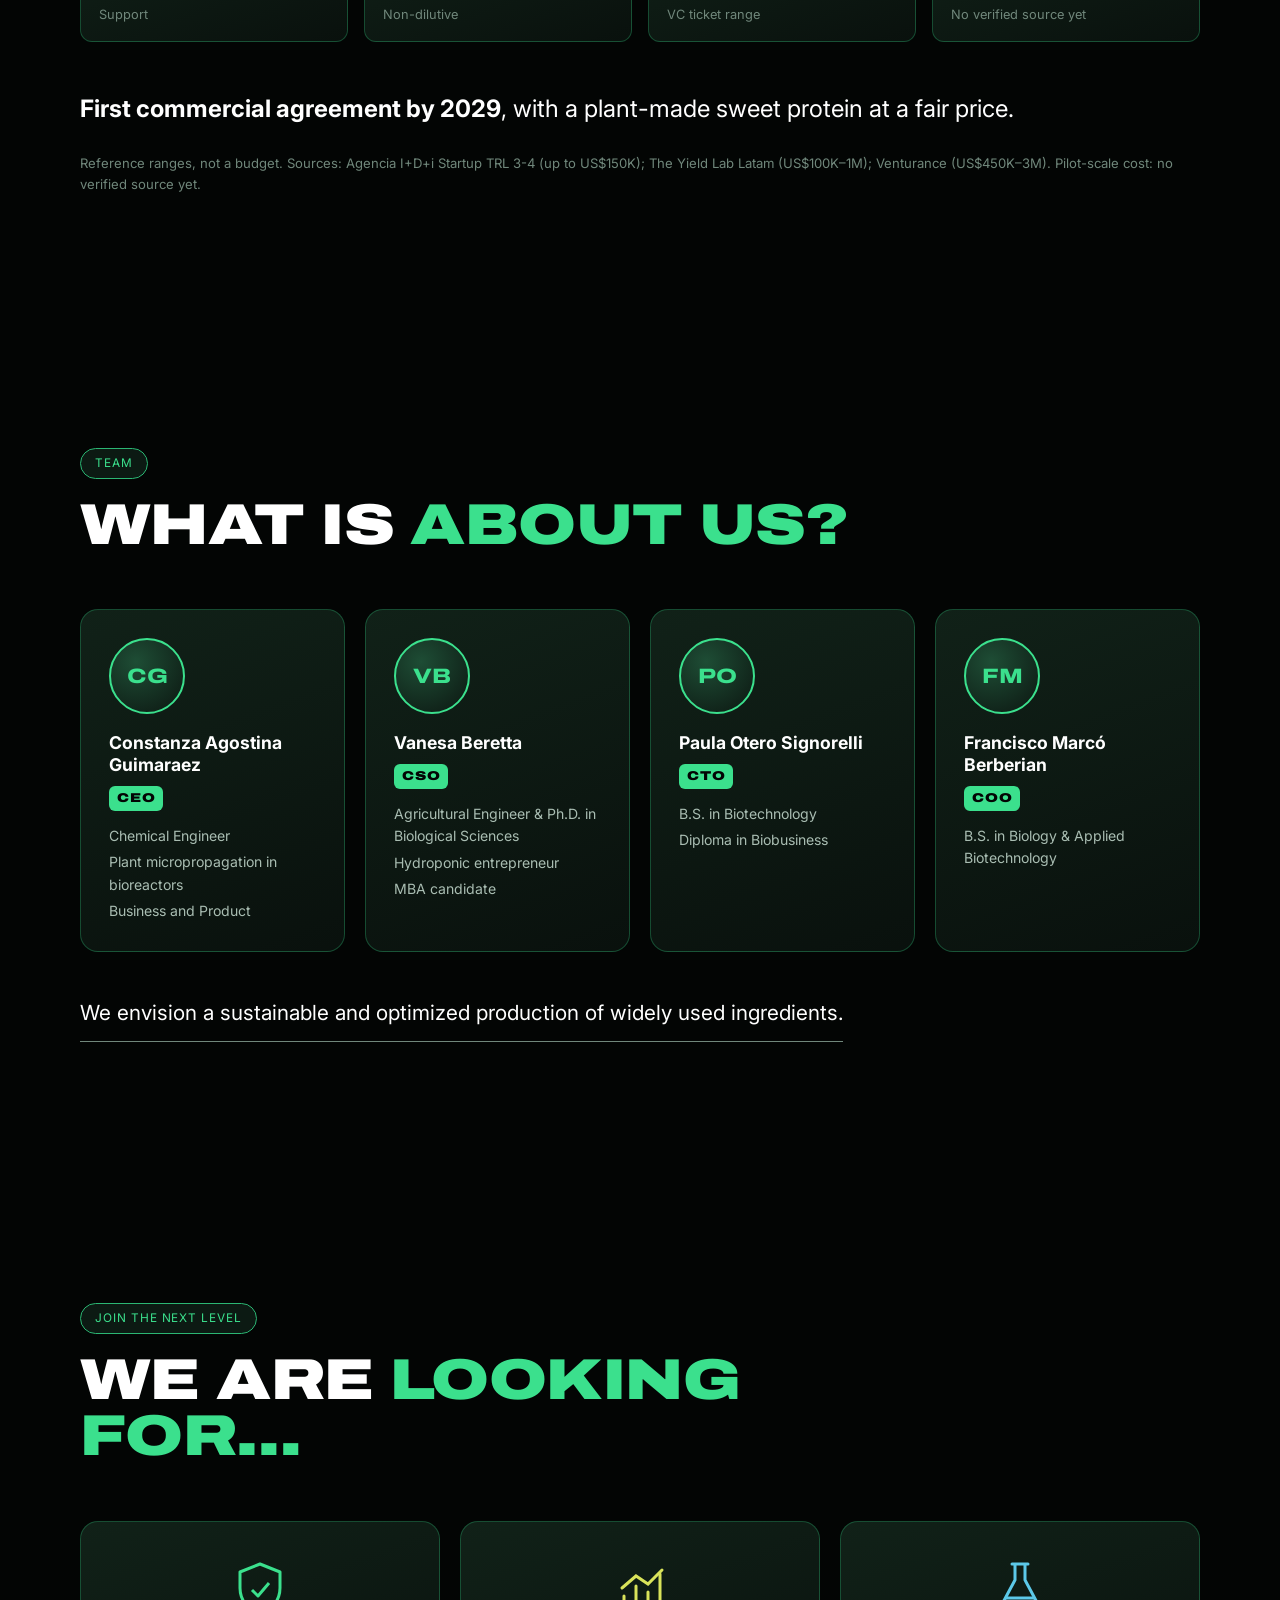
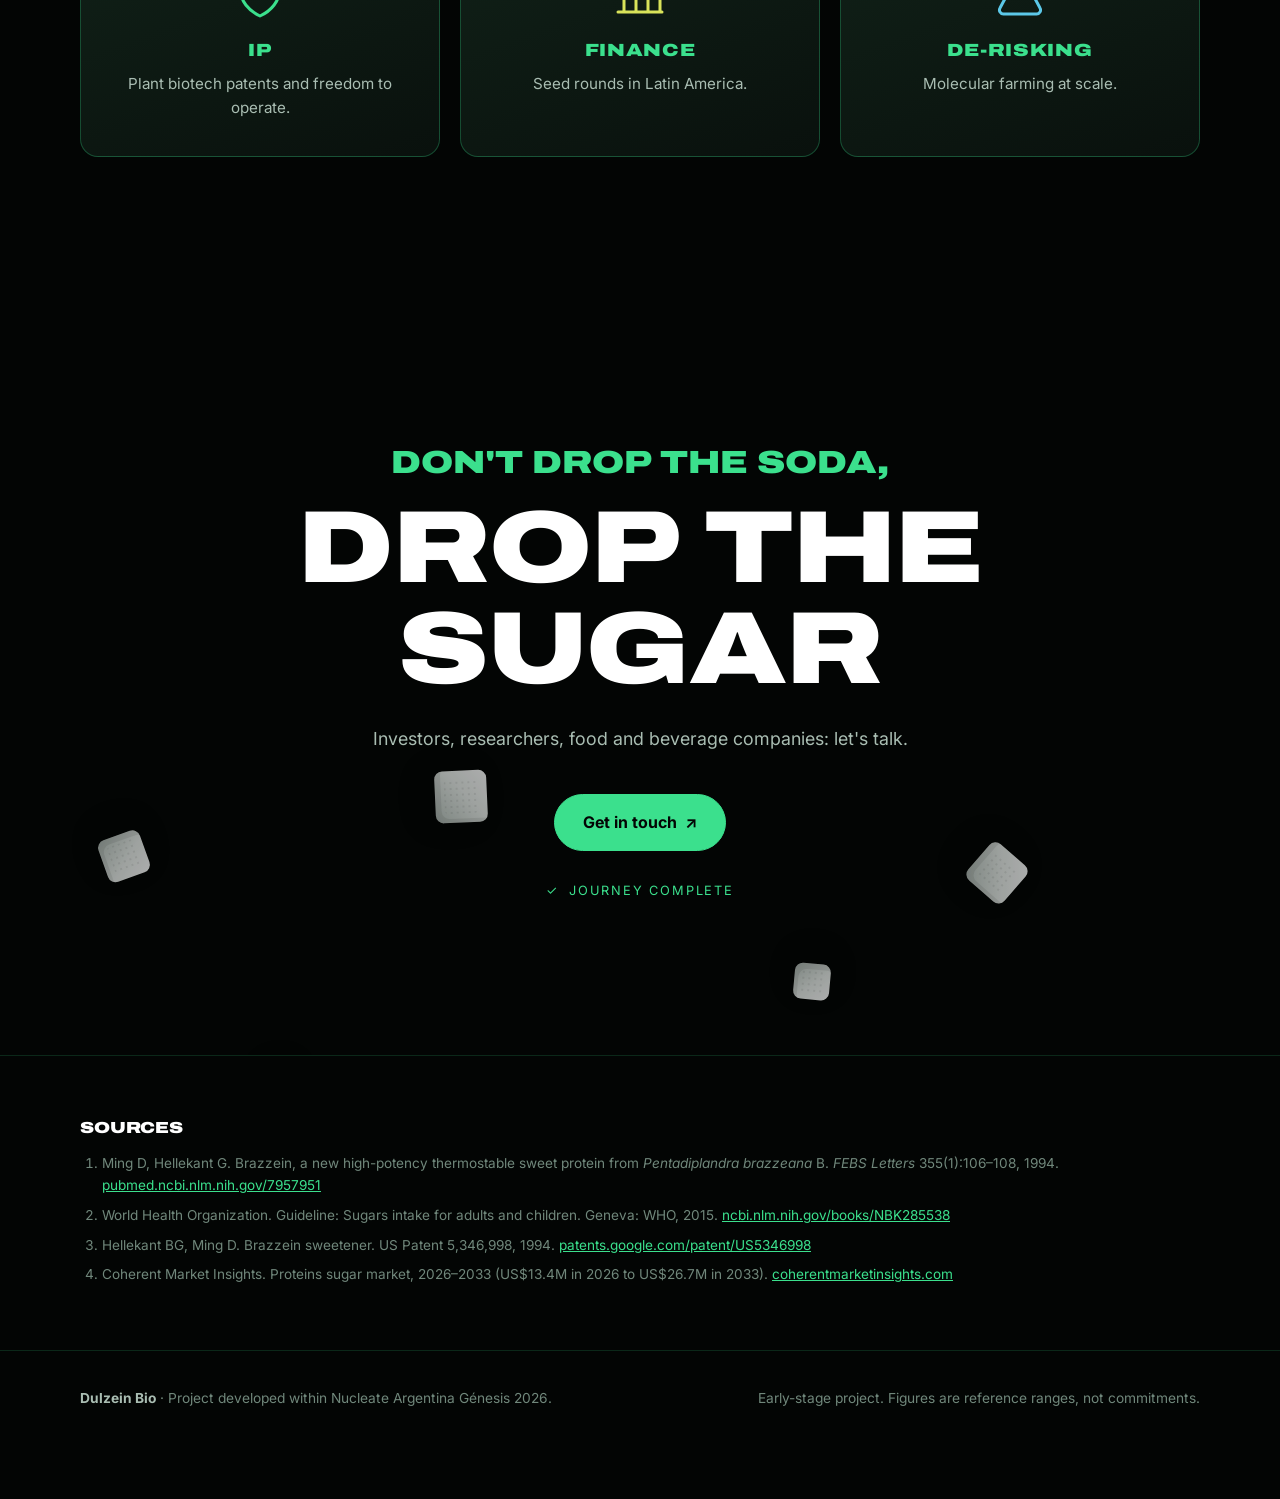
==== commit 299ccdcd: "Redesign site after the Génesis 2026 deck with scroll-driven "mini game" - Deck look: black backgrou" ====
--- a/index.html
+++ b/index.html
@@ -3,28 +3,28 @@
 <head>
   <meta charset="utf-8">
   <meta name="viewport" content="width=device-width, initial-scale=1">
-  <title>Dulzein | Plant-made brazzein, a natural sweet protein</title>
-  <meta name="description" content="Dulzein is an early-stage biotech project producing brazzein, a naturally sweet protein, in hydroponic lettuce through molecular farming. Nucleate Argentina Génesis 2026.">
+  <title>Dulzein Bio | Plant-produced protein sweetener</title>
+  <meta name="description" content="Dulzein Bio produces recombinant brazzein, a naturally sweet protein, from plant biomass grown in hydroponics. Early-stage project in Nucleate Argentina Génesis 2026.">
   <link rel="canonical" href="https://dulzein.bio/">
   <link rel="alternate" hreflang="en" href="https://dulzein.bio/">
   <link rel="alternate" hreflang="es" href="https://dulzein.bio/es/">
   <link rel="alternate" hreflang="x-default" href="https://dulzein.bio/">
-  <meta name="theme-color" content="#060A08">
+  <meta name="theme-color" content="#030504">
 
   <meta property="og:type" content="website">
-  <meta property="og:site_name" content="Dulzein">
-  <meta property="og:title" content="Dulzein | Sweetness without the sugar problem. Made by plants.">
-  <meta property="og:description" content="Producing brazzein, a naturally sweet protein, in hydroponic lettuce through molecular farming.">
+  <meta property="og:site_name" content="Dulzein Bio">
+  <meta property="og:title" content="Dulzein Bio | Plant-produced protein sweetener">
+  <meta property="og:description" content="Recombinant brazzein from plant biomass produced in hydroponics. Don't drop the soda, drop the sugar.">
   <meta property="og:url" content="https://dulzein.bio/">
   <meta property="og:image" content="https://dulzein.bio/assets/og-image.png">
   <meta property="og:image:width" content="1200">
   <meta property="og:image:height" content="630">
-  <meta property="og:image:alt" content="Dulzein: Sweetness without the sugar problem. Made by plants.">
+  <meta property="og:image:alt" content="Dulzein Bio: plant-produced protein sweetener">
   <meta property="og:locale" content="en_US">
   <meta property="og:locale:alternate" content="es_AR">
   <meta name="twitter:card" content="summary_large_image">
-  <meta name="twitter:title" content="Dulzein | Sweetness without the sugar problem. Made by plants.">
-  <meta name="twitter:description" content="Producing brazzein, a naturally sweet protein, in hydroponic lettuce through molecular farming.">
+  <meta name="twitter:title" content="Dulzein Bio | Plant-produced protein sweetener">
+  <meta name="twitter:description" content="Recombinant brazzein from plant biomass produced in hydroponics.">
   <meta name="twitter:image" content="https://dulzein.bio/assets/og-image.png">
 
   <link rel="icon" href="/assets/favicon.svg" type="image/svg+xml">
@@ -33,211 +33,369 @@
 
   <link rel="preconnect" href="https://fonts.googleapis.com">
   <link rel="preconnect" href="https://fonts.gstatic.com" crossorigin>
-  <link rel="stylesheet" href="https://fonts.googleapis.com/css2?family=Inter:wght@400;600;700;800&display=swap">
+  <link rel="stylesheet" href="https://fonts.googleapis.com/css2?family=Archivo:wdth,wght@125,800..900&family=Inter:wght@400;500;600;700;800&display=swap">
   <link rel="stylesheet" href="/assets/styles.css">
+  <script>document.documentElement.classList.add("js")</script>
+  <script src="/assets/main.js" defer></script>
 
   <script type="application/ld+json">
   {
     "@context": "https://schema.org",
     "@type": "Organization",
-    "name": "Dulzein",
+    "name": "Dulzein Bio",
     "url": "https://dulzein.bio/",
     "logo": "https://dulzein.bio/assets/apple-touch-icon.png",
-    "description": "Early-stage biotech project producing brazzein, a naturally sweet protein, in hydroponic lettuce through molecular farming.",
+    "slogan": "Plant-produced protein sweetener",
+    "description": "Early-stage biotech project producing recombinant brazzein, a naturally sweet protein, from plant biomass grown in hydroponics.",
     "member": [
-      {"@type": "Person", "name": "Constanza Guimaraez"},
-      {"@type": "Person", "name": "Vanesa Beretta"},
-      {"@type": "Person", "name": "Paula Otero Signorelli"},
-      {"@type": "Person", "name": "Francisco Marcó Berberian"}
+      {"@type": "Person", "name": "Constanza Agostina Guimaraez", "jobTitle": "CEO"},
+      {"@type": "Person", "name": "Vanesa Beretta", "jobTitle": "CSO"},
+      {"@type": "Person", "name": "Paula Otero Signorelli", "jobTitle": "CTO"},
+      {"@type": "Person", "name": "Francisco Marcó Berberian", "jobTitle": "COO"}
     ]
   }
   </script>
 </head>
 <body>
   <a class="skip" href="#main">Skip to content</a>
+  <div class="ambient" aria-hidden="true"><i></i><i></i><i></i></div>
+  <div class="progress" aria-hidden="true"><span></span></div>
+  <div class="hud" aria-hidden="true"><span class="hud-num">1/9</span><span>Level</span><span class="hud-name">Start</span></div>
 
   <header class="site-header">
     <div class="wrap">
-      <a class="brand" href="/" aria-label="Dulzein home">
-        <img src="/assets/favicon.svg" alt="" width="28" height="28">
-        Dulzein
+      <a class="brand" href="/" aria-label="Dulzein Bio home">
+        <img src="/assets/favicon.svg" alt="" width="26" height="26">
+        DULZEIN BIO
       </a>
       <nav class="nav" aria-label="Main">
-        <a class="hide-sm" href="#solution">Solution</a>
+        <a class="hide-sm" href="#brazzein">Brazzein</a>
         <a class="hide-sm" href="#roadmap">Roadmap</a>
         <a class="hide-sm" href="#team">Team</a>
+        <a class="hide-sm" href="#contact">Contact</a>
         <a class="lang" href="/es/" hreflang="es" lang="es">ES</a>
       </nav>
     </div>
   </header>
 
   <main id="main">
-    <!-- Hero -->
+    <!-- ===== Hero ===== -->
     <section class="hero">
       <div class="wrap">
-        <span class="pill">Nucleate Argentina · Génesis 2026</span>
-        <h1>Sweetness without the sugar problem. <span class="g">Made by plants.</span></h1>
-        <p class="lead">We are developing a way to produce brazzein, a naturally sweet protein, in hydroponic lettuce. The goal: a plant-based sweetener at a fair price.</p>
-        <div class="actions">
-          <a class="btn" href="#contact">Contact us</a>
-          <a class="btn ghost" href="#solution">How it works</a>
-        </div>
-      </div>
-    </section>
-
-    <!-- Problem -->
-    <section id="problem">
-      <div class="wrap">
-        <p class="eyebrow">The problem</p>
-        <h2>The world needs less sugar. <span class="g">Taste still matters.</span></h2>
+        <div>
+          <span class="pill">Nucleate Argentina | Génesis 2026</span>
+          <h1 class="display">Dulzein <span class="g">Bio</span></h1>
+          <p class="sub">Plant-produced protein sweetener</p>
+          <p class="lead">Recombinant brazzein from plant biomass produced in hydroponics.</p>
+          <div class="actions">
+            <a class="btn" href="#problem">Start the journey <span aria-hidden="true">↓</span></a>
+            <a class="btn ghost" href="#contact">Contact us</a>
+          </div>
+        </div>
+        <div class="hero-mol float">
+          <canvas class="molecule" data-tilt data-start="0.4" role="img" aria-label="Rotating 3D model of brazzein: 54 spheres, one per amino acid"></canvas>
+        </div>
+      </div>
+      <a class="scroll-hint" href="#problem" aria-label="Scroll down"><span></span>Scroll to play</a>
+    </section>
+
+    <!-- ===== L1 Problem ===== -->
+    <section id="problem" data-level="The problem">
+      <div class="wrap">
+        <span class="pill tag" data-reveal>Important fact</span>
+        <h2 data-reveal>The world wants <span class="g">less sugar</span></h2>
         <div class="problem-grid">
-          <div class="card">
-            <div class="big">&lt;10%<small> of daily energy</small></div>
-            <p>The World Health Organization strongly recommends that adults and children keep free sugars below 10% of their total energy intake.<sup><a href="#ref-2" aria-label="Source 2">[2]</a></sup></p>
-          </div>
-          <ul>
-            <li>Cutting sugar without losing sweetness is a challenge for food and beverage makers.</li>
-            <li>Sweet proteins like brazzein occur in nature but are hard to source at scale.</li>
-            <li>Producing them affordably is the bottleneck we want to solve.</li>
-          </ul>
-        </div>
-      </div>
-    </section>
-
-    <!-- Solution -->
-    <section id="solution">
-      <div class="wrap">
-        <p class="eyebrow">Our approach</p>
-        <h2>Plants as <span class="g">protein factories.</span></h2>
-        <p class="lead">Molecular farming uses plants to produce valuable proteins. We are building a process to make brazzein in lettuce (<i>Lactuca sativa</i>).</p>
-        <ol class="steps" role="list">
-          <li class="card step">
-            <svg viewBox="0 0 48 48" fill="none" stroke="#3BE08D" stroke-width="2.5" stroke-linecap="round" aria-hidden="true"><path d="M16 6c0 12 16 12 16 24s-16 12-16 12M32 6c0 12-16 12-16 24s16 12 16 12M19 14h10M19 34h10"/></svg>
-            <h3>Design</h3>
-            <p>Design the brazzein gene and the plant expression system.</p>
+          <div class="card" data-reveal="left">
+            <div class="score" aria-label="People living with diabetes: 200 million in 1990, 830 million in 2022">
+              <span class="from">200M</span><span class="arrow" aria-hidden="true">→</span>
+              <span class="to"><span data-count="830" data-from="200">830</span>M</span>
+              <span class="unit">people living with diabetes</span>
+            </div>
+            <blockquote>
+              “The number of people living with diabetes rose from 200 million in 1990 to 830 million in 2022.”
+              <footer>World Health Organization, <a href="https://www.who.int/news-room/fact-sheets/detail/diabetes" rel="noopener">Diabetes fact sheet</a> (2024)</footer>
+            </blockquote>
+          </div>
+          <div class="card" data-reveal="right" style="--d:1">
+            <div class="big">&lt;10%<small>of daily energy from free sugars</small></div>
+            <p>WHO strongly recommends that adults and children keep free sugars below 10% of total energy intake.<sup><a href="#ref-2" aria-label="Source 2">[2]</a></sup></p>
+          </div>
+        </div>
+        <p class="subhead" data-reveal>Sugar reduction <em>without losing</em> the product experience.</p>
+        <p class="lead" data-reveal>An opportunity: <span class="g">using plants as biofactories for nutritional active ingredients.</span></p>
+      </div>
+    </section>
+
+    <!-- ===== L2 Alternatives ===== -->
+    <section id="alternatives" data-level="Alternatives">
+      <div class="wrap">
+        <span class="pill tag" data-reveal>Points of difference</span>
+        <h2 data-reveal>Current alternatives <span class="g">are not sufficient</span></h2>
+        <div class="alts">
+          <article class="card alt" data-reveal style="--d:0">
+            <h3>Synthetic sweeteners</h3>
+            <ul><li>Very high intensity</li><li>Low industry cost</li></ul>
+            <p class="con"><span aria-hidden="true">⚠</span> Chemical aftertaste and application limits</p>
+          </article>
+          <article class="card alt" data-reveal style="--d:1">
+            <h3>Plant-derived sweeteners</h3>
+            <ul><li>Perceived plant origin</li><li>High sweetening power</li></ul>
+            <p class="con"><span aria-hidden="true">⚠</span> Bitter notes; often need masking agents</p>
+          </article>
+          <article class="card alt win" data-reveal="pop" style="--d:2">
+            <span class="badge">Selected</span>
+            <h3>Sweet proteins</h3>
+            <ul><li>Extreme intensity</li><li>Clean, sugar-like taste</li></ul>
+            <p class="con"><span aria-hidden="true">⊕</span> Needs a new, scalable production route</p>
+          </article>
+        </div>
+        <p class="small sources-line" data-reveal>Sources: <a href="https://www.intechopen.com/chapters/89364" rel="noopener">IntechOpen, Chemistry of Food Sweeteners</a>; Dimensions of Dental Hygiene, Sweetness Without Sugar.</p>
+      </div>
+    </section>
+
+    <!-- ===== L3 Brazzein ===== -->
+    <section id="brazzein" data-level="Brazzein">
+      <div class="wrap">
+        <span class="pill tag" data-reveal>A new technology</span>
+        <h2 data-reveal>Brazzein: a sweet protein <span class="g">designed by nature</span></h2>
+        <div class="brz">
+          <div class="brz-mol" data-scroll>
+            <canvas class="molecule" data-start="2.2" role="img" aria-label="3D model of brazzein"></canvas>
+          </div>
+          <div class="stats">
+            <div class="card stat" data-reveal="right" style="--d:0">
+              <div class="num"><span data-count="2000" data-from="1">2,000</span>×</div>
+              <p>Up to 2,000 times sweeter than sucrose (500× against a 10% sugar solution).<sup><a href="#ref-1" aria-label="Source 1">[1]</a></sup></p>
+            </div>
+            <div class="card stat" data-reveal="right" style="--d:1">
+              <div class="num">6.5 kDa</div>
+              <p>Only <span data-count="54">54</span> amino acids: one of the smallest sweet proteins.<sup><a href="#ref-1" aria-label="Source 1">[1]</a></sup></p>
+            </div>
+            <div class="card stat" data-reveal="right" style="--d:2">
+              <div class="num"><span data-count="98">98</span> °C</div>
+              <p>Still tasted very sweet after 2 hours at 98 °C.<sup><a href="#ref-3" aria-label="Source 3">[3]</a></sup><span class="small">Taste tests in buffers from pH 2 to 8.</span></p>
+            </div>
+          </div>
+        </div>
+        <p class="punch" data-reveal>The question is not whether it works. <span class="g">The question is how to produce it competitively.</span></p>
+      </div>
+    </section>
+
+    <!-- ===== L4 Biofactory ===== -->
+    <section id="biofactory" data-level="Biofactory">
+      <div class="wrap">
+        <span class="pill tag" data-reveal>New biotechnology paradigm</span>
+        <h2 data-reveal><i>Lactuca sativa</i>: <span class="g">a lettuce biofactory</span></h2>
+        <div class="farm" data-scroll>
+          <svg class="lettuce" viewBox="0 0 400 440" role="img" aria-label="A lettuce grows in a hydroponic channel and releases brazzein molecules">
+            <defs>
+              <linearGradient id="leafA" x1="0" y1="1" x2="0" y2="0"><stop offset="0" stop-color="#1E7A43"/><stop offset=".6" stop-color="#4CC46E"/><stop offset="1" stop-color="#A9E879"/></linearGradient>
+              <linearGradient id="leafB" x1="0" y1="1" x2="0" y2="0"><stop offset="0" stop-color="#2E9E52"/><stop offset=".55" stop-color="#7EDB74"/><stop offset="1" stop-color="#D4F59A"/></linearGradient>
+              <linearGradient id="water" x1="0" y1="0" x2="0" y2="1"><stop offset="0" stop-color="#5CC8E8" stop-opacity=".6"/><stop offset="1" stop-color="#1F7A4D" stop-opacity=".2"/></linearGradient>
+              <path id="leaf" d="M0 0C-34-40-54-120-42-190-36-232-15-262 0-270 15-262 36-232 42-190 54-120 34-40 0 0Z"/>
+            </defs>
+            <!-- leaves: outer ones grow first -->
+            <g transform="translate(200 356) rotate(-52) scale(.78)"><g class="leaf" style="--d:0"><use href="#leaf" fill="url(#leafA)"/><path d="M0-6V-250" stroke="#D4F59A" stroke-opacity=".5" stroke-width="3"/></g></g>
+            <g transform="translate(200 356) rotate(50) scale(.8)"><g class="leaf" style="--d:0"><use href="#leaf" fill="url(#leafA)"/><path d="M0-6V-250" stroke="#D4F59A" stroke-opacity=".5" stroke-width="3"/></g></g>
+            <g transform="translate(200 356) rotate(-28) scale(.95)"><g class="leaf" style="--d:1"><use href="#leaf" fill="url(#leafA)"/><path d="M0-6V-250" stroke="#D4F59A" stroke-opacity=".5" stroke-width="3"/></g></g>
+            <g transform="translate(200 356) rotate(27) scale(.96)"><g class="leaf" style="--d:1"><use href="#leaf" fill="url(#leafA)"/><path d="M0-6V-250" stroke="#D4F59A" stroke-opacity=".5" stroke-width="3"/></g></g>
+            <g transform="translate(200 356) rotate(-10) scale(1.08)"><g class="leaf" style="--d:2"><use href="#leaf" fill="url(#leafB)"/><path d="M0-6V-250" stroke="#F0FFD0" stroke-opacity=".6" stroke-width="3"/></g></g>
+            <g transform="translate(200 356) rotate(9) scale(1.04)"><g class="leaf" style="--d:2.4"><use href="#leaf" fill="url(#leafB)"/><path d="M0-6V-250" stroke="#F0FFD0" stroke-opacity=".6" stroke-width="3"/></g></g>
+            <!-- hydroponic channel -->
+            <rect x="40" y="350" width="320" height="56" rx="28" fill="#0C1611" stroke="#1F7A4D" stroke-width="2"/>
+            <path d="M62 384q23-9 46 0t46 0 46 0 46 0 46 0 46 0" fill="none" stroke="url(#water)" stroke-width="10" stroke-linecap="round"/>
+            <path d="M172 350h56l-8 22h-40z" fill="#12241A" stroke="#2BB673" stroke-width="2"/>
+            <!-- brazzein molecules released -->
+            <g class="bubble" style="--d:0"><circle cx="96" cy="120" r="9" fill="#E86BC0"/><circle cx="108" cy="112" r="8" fill="#5CC8E8"/><circle cx="104" cy="126" r="7" fill="#D9E35A"/></g>
+            <g class="bubble" style="--d:1"><circle cx="300" cy="96" r="9" fill="#5CC8E8"/><circle cx="312" cy="106" r="8" fill="#3BE08D"/><circle cx="296" cy="108" r="7" fill="#E86BC0"/></g>
+            <g class="bubble" style="--d:2"><circle cx="204" cy="40" r="10" fill="#D9E35A"/><circle cx="218" cy="48" r="8" fill="#E86BC0"/><circle cx="200" cy="54" r="7" fill="#5CC8E8"/></g>
+            <g class="bubble" style="--d:3"><circle cx="150" cy="70" r="7" fill="#3BE08D"/><circle cx="160" cy="62" r="6" fill="#D9E35A"/></g>
+            <g class="bubble" style="--d:3.5"><circle cx="262" cy="60" r="7" fill="#E86BC0"/><circle cx="252" cy="68" r="6" fill="#5CC8E8"/></g>
+          </svg>
+          <div>
+            <ol class="steps">
+              <li class="card step" data-reveal style="--d:0"><div><h3>Design</h3><p>Plant-optimized brazzein gene and expression cassette.</p></div></li>
+              <li class="card step" data-reveal style="--d:1"><div><h3>Grow</h3><p>Transient expression in hydroponic lettuce through agroinfiltration.</p></div></li>
+              <li class="card step" data-reveal style="--d:2"><div><h3>Purify</h3><p>A heat step that leverages brazzein's thermostability, confirmed by ELISA and Western blot.</p></div></li>
+            </ol>
+            <div class="chips" data-reveal style="--d:3">
+              <span class="pill">Adapted to hydroponic systems</span>
+              <span class="pill">A familiar food crop</span>
+            </div>
+          </div>
+        </div>
+      </div>
+    </section>
+
+    <!-- ===== L5 Market ===== -->
+    <section id="market" data-level="Market">
+      <div class="wrap">
+        <span class="pill tag" data-reveal>Results and validation</span>
+        <h2 data-reveal>The market is already paying for <span class="g">recombinant brazzein</span></h2>
+        <div class="market">
+          <div class="card price" data-reveal style="--d:0">
+            <h3>Market prices</h3>
+            <div class="num">US$316–368/kg</div>
+            <p>Public B2B listing. Higher-purity offers reach about US$1,500/kg.</p>
+            <p class="small">Reference price, not a quote.</p>
+          </div>
+          <div class="card price" data-reveal style="--d:1">
+            <h3>Cost benchmark</h3>
+            <div class="num">US$57–80/kg</div>
+            <p>Modeled cost of fungal fermentation (<i>T. reesei</i>, 1.3 g/L in bioreactor).</p>
+            <p class="small">Reference range.</p>
+          </div>
+          <div class="card price hi" data-reveal style="--d:2">
+            <h3>B2B opportunity</h3>
+            <p>The market already has a price. Our plant route aims to offer a clean ingredient to beverage and consumer packaged goods leaders urged to cut sugar.</p>
+          </div>
+        </div>
+        <div class="growth">
+          <div class="card cagr" data-reveal="left">
+            <div class="big"><span data-count="10.3" data-decimals="1">10.3</span>%<small>CAGR, global sweet proteins market, 2026–2033<sup><a href="#ref-4" aria-label="Source 4">[4]</a></sup></small></div>
+          </div>
+          <div data-reveal="right">
+            <div class="bars" data-reveal role="img" aria-label="Sweet proteins market: US$13.4 million in 2026, US$26.7 million in 2033">
+              <div>US$13.4M<b></b></div>
+              <div>US$26.7M<b></b></div>
+            </div>
+            <div class="bars-x" aria-hidden="true"><span>2026</span><span>2033</span></div>
+          </div>
+        </div>
+      </div>
+    </section>
+
+    <!-- ===== L6 Roadmap ===== -->
+    <section id="roadmap" data-level="Roadmap">
+      <div class="wrap">
+        <span class="pill tag" data-reveal>Roadmap</span>
+        <h2 data-reveal>How would we arrive <span class="g">at the product?</span></h2>
+        <div class="road" data-scroll="track">
+          <div class="road-track" aria-hidden="true"><b></b></div>
+          <div class="player" aria-hidden="true"><canvas class="molecule" data-start="1"></canvas></div>
+          <ol class="stages">
+            <li class="stage">
+              <div class="when">Now</div>
+              <div class="arrow">Design</div>
+              <p class="what">Plant + gene design</p>
+              <div class="card fund"><div class="k">Génesis</div><div class="v">Program</div><div class="n">Support</div></div>
+            </li>
+            <li class="stage">
+              <div class="when">2027</div>
+              <div class="arrow">Prove it works</div>
+              <p class="what">Brazzein detected &amp; tasted</p>
+              <div class="card fund"><div class="k">Pre-seed</div><div class="v">&lt; US$150K</div><div class="n">Non-dilutive</div></div>
+            </li>
+            <li class="stage">
+              <div class="when">2028</div>
+              <div class="arrow">Prove it pays</div>
+              <p class="what">Cost model + IP clear</p>
+              <div class="card fund"><div class="k">Seed</div><div class="v">US$0.5–1M</div><div class="n">VC ticket range</div></div>
+            </li>
+            <li class="stage">
+              <div class="when">2029</div>
+              <div class="arrow">Scale it</div>
+              <p class="what">Pilot + first B2B deal</p>
+              <div class="card fund"><div class="k">Pilot round</div><div class="v">To be quoted</div><div class="n">No verified source yet</div></div>
+            </li>
+          </ol>
+        </div>
+        <p class="closing" data-reveal><strong>First commercial agreement by 2029</strong>, with a plant-made sweet protein at a fair price.</p>
+        <p class="small" data-reveal>Reference ranges, not a budget. Sources: Agencia I+D+i Startup TRL 3-4 (up to US$150K); The Yield Lab Latam (US$100K–1M); Venturance (US$450K–3M). Pilot-scale cost: no verified source yet.</p>
+      </div>
+    </section>
+
+    <!-- ===== L7 Team ===== -->
+    <section id="team" data-level="Team">
+      <div class="wrap">
+        <span class="pill tag" data-reveal>Team</span>
+        <h2 data-reveal>What is <span class="g">about us?</span></h2>
+        <ul class="team">
+          <li class="card member" data-reveal style="--d:0">
+            <div class="avatar" aria-hidden="true">CG</div>
+            <h3>Constanza Agostina Guimaraez</h3>
+            <span class="role">CEO</span>
+            <ul><li>Chemical Engineer</li><li>Plant micropropagation in bioreactors</li><li>Business and Product</li></ul>
           </li>
-          <li class="card step">
-            <svg viewBox="0 0 48 48" fill="none" stroke="#3BE08D" stroke-width="2.5" stroke-linecap="round" stroke-linejoin="round" aria-hidden="true"><path d="M24 42V22M24 22c0-8-6-14-14-14 0 8 6 14 14 14zM24 28c0-8 6-14 14-14 0 8-6 14-14 14zM12 42h24"/></svg>
-            <h3>Grow</h3>
-            <p>Express the protein transiently in hydroponic lettuce through agroinfiltration.</p>
-          </li>
-          <li class="card step">
-            <svg viewBox="0 0 48 48" fill="none" stroke="#3BE08D" stroke-width="2.5" stroke-linecap="round" stroke-linejoin="round" aria-hidden="true"><path d="M18 6h12M20 6v12L9 38a3 3 0 0 0 3 4h24a3 3 0 0 0 3-4L28 18V6M14 30h20"/></svg>
-            <h3>Purify</h3>
-            <p>Purify with a heat-shock step and confirm with ELISA and Western blot.</p>
-          </li>
-        </ol>
-      </div>
-    </section>
-
-    <!-- Why brazzein -->
-    <section id="brazzein">
-      <div class="wrap">
-        <p class="eyebrow">Why brazzein</p>
-        <h2>A sweet protein, <span class="g">found in nature.</span></h2>
-        <div class="facts">
-          <div class="card fact">
-            <div class="num"><span class="g">500–2,000×</span></div>
-            <p>Sweeter than sucrose, depending on the comparison concentration.<sup><a href="#ref-1" aria-label="Source 1">[1]</a></sup></p>
-          </div>
-          <div class="card fact">
-            <div class="num">Plant <span class="g">origin</span></div>
-            <p>First identified in the fruit of <i>Pentadiplandra brazzeana</i>, a West African plant. A small protein of 54 amino acids.<sup><a href="#ref-1" aria-label="Source 1">[1]</a></sup></p>
-          </div>
-          <div class="card fact">
-            <div class="num">4 h <span class="g">at 80 °C</span></div>
-            <p>Sweetness was retained after this heat treatment in the original study.<sup><a href="#ref-1" aria-label="Source 1">[1]</a></sup></p>
-          </div>
-        </div>
-      </div>
-    </section>
-
-    <!-- Roadmap -->
-    <section id="roadmap">
-      <div class="wrap">
-        <p class="eyebrow">Roadmap</p>
-        <h2>From design to <span class="g">first agreement.</span></h2>
-        <ol class="timeline" role="list">
-          <li>
-            <div class="year">2026</div><span class="dot" aria-hidden="true"></span>
-            <h3>Design</h3>
-            <p>Plant and gene design.</p>
-            <div class="fig">Génesis program</div>
-          </li>
-          <li>
-            <div class="year">2027</div><span class="dot" aria-hidden="true"></span>
-            <h3>Prove it works</h3>
-            <p>Brazzein detected and tested: ELISA, Western blot and sensory tests.</p>
-            <div class="fig">Up to US$150K<small>Non-dilutive · reference range</small></div>
-          </li>
-          <li>
-            <div class="year">2028</div><span class="dot" aria-hidden="true"></span>
-            <h3>Prove it pays</h3>
-            <p>Techno-economic analysis and intellectual property.</p>
-            <div class="fig">US$0.5–1M seed<small>Reference range</small></div>
-          </li>
-          <li>
-            <div class="year">2029</div><span class="dot" aria-hidden="true"></span>
-            <h3>Scale it</h3>
-            <p>Pilot production and first B2B agreement.</p>
-            <div class="fig">To be defined</div>
-          </li>
-        </ol>
-        <p class="closing">First commercial agreement <span class="g">by 2029.</span></p>
-        <p class="note">Funding figures are reference ranges from public programs and regional investors, not a budget or commitment.</p>
-      </div>
-    </section>
-
-    <!-- Team -->
-    <section id="team">
-      <div class="wrap">
-        <p class="eyebrow">Team</p>
-        <h2>The people <span class="g">behind Dulzein.</span></h2>
-        <ul class="team" role="list">
-          <li class="card member">
-            <div class="avatar" aria-hidden="true">CG</div>
-            <h3>Constanza Guimaraez</h3>
-            <p class="role" hidden></p>
-          </li>
-          <li class="card member">
+          <li class="card member" data-reveal style="--d:1">
             <div class="avatar" aria-hidden="true">VB</div>
             <h3>Vanesa Beretta</h3>
-            <p class="role" hidden></p>
+            <span class="role">CSO</span>
+            <ul><li>Agricultural Engineer &amp; Ph.D. in Biological Sciences</li><li>Hydroponic entrepreneur</li><li>MBA candidate</li></ul>
           </li>
-          <li class="card member">
+          <li class="card member" data-reveal style="--d:2">
             <div class="avatar" aria-hidden="true">PO</div>
             <h3>Paula Otero Signorelli</h3>
-            <p class="role" hidden></p>
+            <span class="role">CTO</span>
+            <ul><li>B.S. in Biotechnology</li><li>Diploma in Biobusiness</li></ul>
           </li>
-          <li class="card member">
+          <li class="card member" data-reveal style="--d:3">
             <div class="avatar" aria-hidden="true">FM</div>
             <h3>Francisco Marcó Berberian</h3>
-            <p class="role" hidden></p>
+            <span class="role">COO</span>
+            <ul><li>B.S. in Biology &amp; Applied Biotechnology</li></ul>
           </li>
         </ul>
-      </div>
-    </section>
-
-    <!-- Contact -->
-    <section id="contact" class="contact">
-      <div class="wrap">
-        <p class="eyebrow">Contact</p>
-        <h2>Let's <span class="g">talk.</span></h2>
-        <p class="lead">Investors, researchers, food companies: we would like to hear from you.</p>
-        <div class="actions">
+        <p class="vision" data-reveal>We envision a sustainable and optimized production of widely used ingredients.</p>
+      </div>
+    </section>
+
+    <!-- ===== L8 Join ===== -->
+    <section id="join" data-level="Join us">
+      <div class="wrap">
+        <span class="pill tag" data-reveal>Join the next level</span>
+        <h2 data-reveal>We are <span class="g">looking for…</span></h2>
+        <div class="asks">
+          <div class="card ask" data-reveal="pop" style="--d:0">
+            <svg viewBox="0 0 64 64" fill="none" stroke="#3BE08D" stroke-width="3" stroke-linejoin="round" aria-hidden="true"><path d="M32 6l20 8v16c0 13-9 23-20 28C21 53 12 43 12 30V14z"/><path d="M24 32l6 6 11-13"/></svg>
+            <h3>IP</h3>
+            <p>Plant biotech patents and freedom to operate.</p>
+          </div>
+          <div class="card ask" data-reveal="pop" style="--d:1">
+            <svg viewBox="0 0 64 64" fill="none" stroke="#D9E35A" stroke-width="3" stroke-linecap="round" aria-hidden="true"><path d="M10 54h44M16 54V38M28 54V28M40 54V34M52 54V16"/><path d="M14 30l14-12 12 8 14-14"/></svg>
+            <h3>Finance</h3>
+            <p>Seed rounds in Latin America.</p>
+          </div>
+          <div class="card ask" data-reveal="pop" style="--d:2">
+            <svg viewBox="0 0 64 64" fill="none" stroke="#5CC8E8" stroke-width="3" stroke-linecap="round" stroke-linejoin="round" aria-hidden="true"><path d="M24 6h16M27 6v16L12 50a4 4 0 0 0 3.5 6h33a4 4 0 0 0 3.5-6L37 22V6"/><path d="M18 40h28"/></svg>
+            <h3>De-risking</h3>
+            <p>Molecular farming at scale.</p>
+          </div>
+        </div>
+      </div>
+    </section>
+
+    <!-- ===== Finale ===== -->
+    <section id="contact" class="finale" data-level="Final level" data-scroll>
+      <div class="cubes" aria-hidden="true">
+        <i class="cube" style="left:8%;--s:44px;--fall:820px;--spin:220deg"></i>
+        <i class="cube" style="left:20%;--s:30px;--fall:980px;--spin:-160deg;top:10%"></i>
+        <i class="cube" style="left:34%;--s:52px;--fall:760px;--spin:120deg;top:-60px"></i>
+        <i class="cube" style="left:62%;--s:36px;--fall:900px;--spin:-240deg;top:4%"></i>
+        <i class="cube" style="left:76%;--s:48px;--fall:840px;--spin:180deg"></i>
+        <i class="cube" style="left:90%;--s:28px;--fall:1000px;--spin:-200deg;top:14%"></i>
+      </div>
+      <div class="wrap">
+        <p class="pre" data-reveal>Don't drop the soda,</p>
+        <h2 data-reveal style="--d:1">Drop the sugar</h2>
+        <p class="lead" data-reveal style="--d:2">Investors, researchers, food and beverage companies: let's talk.</p>
+        <div class="actions" data-reveal style="--d:3">
           <!-- GOOGLE_FORM_URL: replace with the team's Google Form link -->
           <a class="btn" href="https://forms.gle/REPLACE_ME" target="_blank" rel="noopener">Get in touch <span aria-hidden="true">↗</span><span class="sr-only"> (opens in a new tab)</span></a>
         </div>
-      </div>
-    </section>
-
-    <!-- Sources -->
+        <p class="done" data-reveal style="--d:4"><span aria-hidden="true">✓</span> Journey complete</p>
+      </div>
+    </section>
+
+    <!-- ===== Sources ===== -->
     <section class="sources" aria-labelledby="sources-title">
       <div class="wrap">
         <h2 id="sources-title">Sources</h2>
         <ol>
           <li id="ref-1">Ming D, Hellekant G. Brazzein, a new high-potency thermostable sweet protein from <i>Pentadiplandra brazzeana</i> B. <i>FEBS Letters</i> 355(1):106–108, 1994. <a href="https://pubmed.ncbi.nlm.nih.gov/7957951/" rel="noopener">pubmed.ncbi.nlm.nih.gov/7957951</a></li>
           <li id="ref-2">World Health Organization. Guideline: Sugars intake for adults and children. Geneva: WHO, 2015. <a href="https://www.ncbi.nlm.nih.gov/books/NBK285538/" rel="noopener">ncbi.nlm.nih.gov/books/NBK285538</a></li>
+          <li id="ref-3">Hellekant BG, Ming D. Brazzein sweetener. US Patent 5,346,998, 1994. <a href="https://patents.google.com/patent/US5346998" rel="noopener">patents.google.com/patent/US5346998</a></li>
+          <li id="ref-4">Coherent Market Insights. Proteins sugar market, 2026–2033 (US$13.4M in 2026 to US$26.7M in 2033). <a href="https://www.coherentmarketinsights.com/industry-reports/proteins-sugar-market" rel="noopener">coherentmarketinsights.com</a></li>
         </ol>
       </div>
     </section>
@@ -245,7 +403,7 @@
 
   <footer class="site-footer">
     <div class="wrap">
-      <p><strong>Dulzein</strong> · Project developed within Nucleate Argentina Génesis 2026.</p>
+      <p><strong>Dulzein Bio</strong> · Project developed within Nucleate Argentina Génesis 2026.</p>
       <p>Early-stage project. Figures are reference ranges, not commitments.</p>
     </div>
   </footer>
--- a/assets/styles.css
+++ b/assets/styles.css
@@ -1,186 +1,276 @@
-/* Dulzein: palette matches the pitch deck */
+/* Dulzein Bio: styled after the Génesis 2026 deck */
 :root {
-  --bg: #060A08;
-  --card: #0F1A14;
+  --bg: #030504;
+  --card: #0C1611;
+  --card-2: #12241A;
   --line: #1F7A4D;
   --green: #3BE08D;
   --green-muted: #2BB673;
+  --lime: #D9E35A;
   --white: #FFFFFF;
-  --text: #9DB2A6;
+  --text: #A9BDB2;
   --faint: #70877B;
   --alert: #FF7A7A;
   --sky: #5CC8E8;
-  --radius: 16px;
-  --max: 1080px;
+  --pink: #E86BC0;
+  --radius: 18px;
+  --max: 1160px;
+  --display: "Archivo", "Arial Black", Arial, sans-serif;
+  --sy: 0;
   color-scheme: dark;
 }
 
 *, *::before, *::after { box-sizing: border-box; }
 html { scroll-behavior: smooth; -webkit-text-size-adjust: 100%; }
-@media (prefers-reduced-motion: reduce) { html { scroll-behavior: auto; } }
-
 body {
-  margin: 0;
-  background: var(--bg);
-  color: var(--text);
+  margin: 0; background: var(--bg); color: var(--text);
   font-family: "Inter", system-ui, -apple-system, "Segoe UI", Roboto, Arial, sans-serif;
-  font-size: 17px;
-  line-height: 1.6;
-  overflow-x: hidden;
-}
-
+  font-size: 17px; line-height: 1.6; overflow-x: hidden;
+}
+main, .site-footer { overflow-x: clip;
+}
 a { color: var(--green); }
 a:hover { color: var(--white); }
-:focus-visible { outline: 3px solid var(--sky); outline-offset: 3px; border-radius: 4px; }
-
-.skip {
-  position: absolute; left: 16px; top: -48px;
-  background: var(--green); color: var(--bg); padding: 8px 14px; border-radius: 8px;
-  font-weight: 600; text-decoration: none; z-index: 10;
-}
+:focus-visible { outline: 3px solid var(--sky); outline-offset: 3px; border-radius: 6px; }
+img, svg, canvas { display: block; max-width: 100%; }
+.sr-only { position: absolute; width: 1px; height: 1px; overflow: hidden; clip: rect(0 0 0 0); white-space: nowrap; }
+.skip { position: absolute; left: 16px; top: -60px; z-index: 50; background: var(--green); color: var(--bg); padding: 8px 14px; border-radius: 8px; font-weight: 700; text-decoration: none; }
 .skip:focus { top: 12px; }
-
-.wrap { max-width: var(--max); margin: 0 auto; padding: 0 20px; }
-
-/* Header */
-.site-header {
-  position: sticky; top: 0; z-index: 5;
-  background: rgba(6, 10, 8, 0.85);
-  backdrop-filter: blur(10px);
-  border-bottom: 1px solid rgba(31, 122, 77, 0.35);
-}
+.wrap { max-width: var(--max); margin: 0 auto; padding: 0 20px; position: relative; }
+
+/* ---------- Ambient blobs (the deck's blurred yellow/green glow) ---------- */
+.ambient { position: fixed; inset: 0; z-index: -1; pointer-events: none; overflow: hidden; }
+.ambient i { position: absolute; border-radius: 50%; filter: blur(80px); opacity: .55; will-change: transform; }
+.ambient i:nth-child(1) { width: 46vmax; height: 46vmax; right: -18vmax; top: -12vmax; background: radial-gradient(circle, #C9D84A 0%, #2FA866 45%, transparent 70%); transform: translate3d(calc(var(--sy) * -30vw), calc(var(--sy) * 60vh), 0); }
+.ambient i:nth-child(2) { width: 38vmax; height: 38vmax; left: -20vmax; bottom: -16vmax; background: radial-gradient(circle, #1F9E5A 0%, #0E4D2C 50%, transparent 70%); transform: translate3d(calc(var(--sy) * 25vw), calc(var(--sy) * -50vh), 0); opacity: .5; }
+.ambient i:nth-child(3) { width: 22vmax; height: 22vmax; left: 30vw; top: 60vh; background: radial-gradient(circle, #D9E35A 0%, transparent 65%); transform: translate3d(calc(var(--sy) * 20vw), calc(var(--sy) * -80vh), 0); opacity: .18; }
+
+/* ---------- Header + HUD ---------- */
+.progress { position: fixed; top: 0; left: 0; right: 0; height: 3px; z-index: 30; background: rgba(31,122,77,.25); }
+.progress span { display: block; height: 100%; background: linear-gradient(90deg, var(--green), var(--lime)); transform-origin: 0 50%; transform: scaleX(0); }
+.site-header { position: sticky; top: 0; z-index: 20; background: rgba(3,5,4,.72); backdrop-filter: blur(12px); -webkit-backdrop-filter: blur(12px); border-bottom: 1px solid rgba(31,122,77,.3); }
 .site-header .wrap { display: flex; align-items: center; justify-content: space-between; height: 64px; gap: 16px; }
-.brand { display: flex; align-items: center; gap: 10px; color: var(--white); text-decoration: none; font-weight: 700; font-size: 1.15rem; letter-spacing: -0.01em; }
-.brand img { width: 28px; height: 28px; }
+.brand { display: flex; align-items: center; gap: 10px; color: var(--white); text-decoration: none; font-family: var(--display); font-weight: 900; font-stretch: 125%; letter-spacing: .01em; font-size: 1rem; }
+.brand img { width: 26px; height: 26px; }
 .nav { display: flex; align-items: center; gap: 22px; }
-.nav a { color: var(--text); text-decoration: none; font-size: 0.95rem; }
+.nav a { color: var(--text); text-decoration: none; font-size: .92rem; }
 .nav a:hover { color: var(--white); }
-.lang { border: 1px solid var(--line); border-radius: 999px; padding: 4px 12px; font-size: 0.85rem !important; }
-@media (max-width: 720px) { .nav .hide-sm { display: none; } }
-
-/* Shared */
-section { padding: 96px 0; position: relative; }
-@media (max-width: 720px) { section { padding: 64px 0; } }
-.eyebrow { color: var(--green); font-size: 0.8rem; font-weight: 600; letter-spacing: 0.14em; text-transform: uppercase; margin: 0 0 12px; }
-h1, h2, h3 { color: var(--white); line-height: 1.12; letter-spacing: -0.025em; margin: 0; }
-h2 { font-size: clamp(1.9rem, 4.5vw, 2.8rem); font-weight: 700; max-width: 22ch; }
-h3 { font-size: 1.15rem; font-weight: 600; }
+.lang { border: 1px solid var(--line); border-radius: 999px; padding: 4px 12px; font-size: .82rem !important; }
+@media (max-width: 760px) { .nav .hide-sm { display: none; } }
+
+.hud {
+  position: fixed; left: 16px; bottom: 16px; z-index: 25;
+  display: flex; align-items: center; gap: 10px;
+  padding: 8px 14px 8px 8px; border-radius: 999px;
+  background: rgba(12,22,17,.88); border: 1px solid var(--line);
+  backdrop-filter: blur(10px); -webkit-backdrop-filter: blur(10px);
+  font-size: .78rem; color: var(--text); letter-spacing: .06em; text-transform: uppercase;
+  opacity: 0; transform: translateY(12px); transition: opacity .4s, transform .4s; pointer-events: none;
+}
+.hud.show { opacity: 1; transform: none; }
+.hud-num { background: var(--green); color: var(--bg); font-weight: 800; border-radius: 999px; padding: 3px 9px; font-variant-numeric: tabular-nums; }
+.hud-name { color: var(--white); font-weight: 600; }
+.hud.up { animation: levelup .9s ease; }
+@keyframes levelup { 0% { box-shadow: 0 0 0 0 rgba(59,224,141,.7); } 100% { box-shadow: 0 0 0 18px rgba(59,224,141,0); } }
+
+/* ---------- Type + shared ---------- */
+section { position: relative; padding: 120px 0; }
+@media (max-width: 760px) { section { padding: 80px 0; } }
+h1, h2, h3 { color: var(--white); margin: 0; }
+.display, h2 { font-family: var(--display); font-weight: 900; font-stretch: 125%; text-transform: uppercase; letter-spacing: -.01em; line-height: .98; }
+h2 { font-size: clamp(1.9rem, 5.2vw, 3.6rem); max-width: 18ch; }
+h3 { font-size: 1.1rem; font-weight: 700; line-height: 1.25; }
 .g { color: var(--green); }
-.lead { font-size: 1.1rem; max-width: 60ch; margin: 20px 0 0; }
-sup a { text-decoration: none; font-size: 0.75em; padding: 0 2px; }
-
-.pill {
-  display: inline-flex; align-items: center; gap: 8px;
-  border: 1px solid var(--line); border-radius: 999px;
-  padding: 6px 14px; font-size: 0.85rem; color: var(--text);
-  background: rgba(15, 26, 20, 0.6);
-}
-.pill::before { content: ""; width: 7px; height: 7px; border-radius: 50%; background: var(--green); }
-
-.btn {
-  display: inline-block; text-decoration: none; font-weight: 600;
-  padding: 14px 26px; border-radius: 999px; font-size: 1rem;
-  background: var(--green); color: var(--bg); border: 1px solid var(--green);
-  transition: background .2s, color .2s;
-}
-.btn:hover { background: transparent; color: var(--green); }
+.lead { font-size: 1.12rem; max-width: 60ch; margin: 22px 0 0; }
+.small { font-size: .82rem; color: var(--faint); }
+sup a { text-decoration: none; font-size: .72em; padding: 0 2px; }
+
+.pill { display: inline-flex; align-items: center; gap: 8px; border: 1px solid var(--green-muted); border-radius: 999px; padding: 5px 14px; font-size: .74rem; letter-spacing: .08em; text-transform: uppercase; color: var(--green); background: rgba(18,36,26,.7); }
+.pill.plain { color: var(--text); }
+.tag { margin-bottom: 18px; }
+
+.btn { display: inline-flex; align-items: center; gap: 8px; text-decoration: none; font-weight: 700; padding: 15px 28px; border-radius: 999px; font-size: 1rem; background: var(--green); color: var(--bg); border: 1px solid var(--green); transition: transform .2s, background .2s, color .2s; }
+.btn:hover { background: transparent; color: var(--green); transform: translateY(-2px); }
 .btn.ghost { background: transparent; color: var(--white); border-color: var(--line); }
 .btn.ghost:hover { border-color: var(--green); color: var(--green); }
 
-.card { background: var(--card); border: 1px solid rgba(31, 122, 77, 0.45); border-radius: var(--radius); padding: 28px; }
-
-/* Hero */
-.hero { padding: 120px 0 112px; overflow: hidden; }
-.hero::before {
-  content: ""; position: absolute; right: -180px; top: -160px;
-  width: 560px; height: 560px; border-radius: 50%;
-  background: radial-gradient(circle, rgba(59, 224, 141, 0.22), rgba(59, 224, 141, 0.04) 65%, transparent 70%);
-  pointer-events: none;
-}
-.hero h1 { font-size: clamp(2.6rem, 8vw, 5.2rem); font-weight: 800; max-width: 14ch; margin-top: 28px; }
-.hero .lead { font-size: 1.2rem; }
+.card { background: linear-gradient(160deg, rgba(18,36,26,.92), rgba(10,18,14,.92)); border: 1px solid rgba(43,182,115,.35); border-radius: var(--radius); padding: 28px; }
+
+/* Reveal (only when JS is on, so content is always visible without it) */
+.js [data-reveal] { opacity: 0; transform: translateY(36px); transition: opacity .8s cubic-bezier(.2,.7,.2,1), transform .8s cubic-bezier(.2,.7,.2,1); transition-delay: calc(var(--d, 0) * 120ms); }
+.js [data-reveal="left"] { transform: translateX(-48px); }
+.js [data-reveal="right"] { transform: translateX(48px); }
+.js [data-reveal="pop"] { transform: scale(.85); }
+.js [data-reveal].in { opacity: 1; transform: none; }
+
+/* ---------- Hero ---------- */
+.hero { min-height: calc(100vh - 64px); min-height: calc(100svh - 64px); display: flex; align-items: center; padding: 60px 0 100px; overflow: hidden; }
+.hero .wrap { display: grid; grid-template-columns: 1.15fr .85fr; align-items: center; gap: 24px; width: 100%; }
+.hero h1 { font-size: clamp(3rem, 9.5vw, 7.4rem); line-height: .9; margin-top: 26px; }
+.hero .sub { font-size: clamp(1.25rem, 2.6vw, 1.9rem); color: var(--green); margin: 14px 0 0; font-weight: 500; letter-spacing: .01em; }
+.hero .lead { border-bottom: 1px solid var(--faint); padding-bottom: 14px; display: inline-block; font-size: 1rem; }
 .hero .actions { display: flex; flex-wrap: wrap; gap: 14px; margin-top: 36px; }
-
-/* Problem */
-.problem-grid { display: grid; grid-template-columns: 1.1fr 1fr; gap: 28px; margin-top: 44px; align-items: stretch; }
-@media (max-width: 820px) { .problem-grid { grid-template-columns: 1fr; } }
-.big { font-size: clamp(3rem, 9vw, 5rem); font-weight: 800; color: var(--green); line-height: 1; letter-spacing: -0.04em; }
-.big small { font-size: 0.4em; color: var(--white); font-weight: 600; letter-spacing: 0; }
-.problem-grid ul { margin: 0; padding: 0; list-style: none; display: grid; gap: 16px; }
-.problem-grid li { padding-left: 22px; position: relative; }
-.problem-grid li::before { content: ""; position: absolute; left: 0; top: 0.6em; width: 8px; height: 8px; border-radius: 50%; border: 2px solid var(--alert); }
-
-/* Steps */
-.steps { list-style: none; padding: 0; display: grid; grid-template-columns: repeat(3, 1fr); gap: 20px; margin-top: 44px; counter-reset: step; }
-@media (max-width: 820px) { .steps { grid-template-columns: 1fr; } }
-.step { counter-increment: step; }
-.step::before { content: "0" counter(step); display: block; color: var(--green); font-weight: 700; font-size: 0.9rem; letter-spacing: 0.1em; margin-bottom: 18px; }
-.step svg { width: 44px; height: 44px; margin-bottom: 16px; }
-.step p { margin: 10px 0 0; font-size: 0.97rem; }
-
-/* Facts */
-.facts { display: grid; grid-template-columns: repeat(3, 1fr); gap: 20px; margin-top: 44px; }
-@media (max-width: 820px) { .facts { grid-template-columns: 1fr; } }
-.fact .num { font-size: clamp(2.2rem, 5vw, 3rem); font-weight: 800; color: var(--white); letter-spacing: -0.03em; line-height: 1.05; }
-.fact .num .g { font-weight: 800; }
-.fact p { margin: 12px 0 0; font-size: 0.97rem; }
-
-/* Roadmap */
-.timeline { list-style: none; margin: 56px 0 0; padding: 0; display: grid; grid-template-columns: repeat(4, 1fr); position: relative; }
-.timeline::before { content: ""; position: absolute; left: 0; right: 0; top: 64px; height: 1px; background: var(--line); }
-.timeline li { position: relative; padding-right: 20px; }
-.timeline .year { font-size: clamp(2.2rem, 4.5vw, 3rem); font-weight: 800; color: var(--white); letter-spacing: -0.03em; line-height: 1; height: 56px; }
-.timeline .dot { display: block; width: 15px; height: 15px; border-radius: 50%; background: var(--bg); border: 2px solid var(--green); margin: 1px 0 24px; }
-.timeline li:first-child .dot { background: var(--green); box-shadow: 0 0 0 6px rgba(59, 224, 141, 0.18); }
-.timeline h3 { font-size: 1.05rem; }
-.timeline p { margin: 8px 0 0; font-size: 0.93rem; }
-.timeline .fig { color: var(--green); font-weight: 700; font-size: 1.05rem; margin-top: 14px; }
-.timeline .fig small { display: block; color: var(--faint); font-weight: 400; font-size: 0.78rem; }
-@media (max-width: 820px) {
-  .timeline { grid-template-columns: 1fr; gap: 36px; padding-left: 32px; }
-  .timeline::before { left: 7px; right: auto; top: 6px; bottom: 6px; width: 1px; height: auto; }
-  .timeline li { padding-right: 0; }
-  .timeline .year { height: auto; font-size: 2.2rem; }
-  .timeline .dot { position: absolute; left: -32px; top: 10px; margin: 0; }
-}
-.closing { margin-top: 56px; font-size: clamp(1.4rem, 3.5vw, 2rem); font-weight: 700; color: var(--white); letter-spacing: -0.02em; }
-.note { color: var(--faint); font-size: 0.85rem; margin-top: 14px; }
-
-/* Team */
-.team { display: grid; grid-template-columns: repeat(4, 1fr); gap: 20px; margin-top: 44px; }
-@media (max-width: 900px) { .team { grid-template-columns: repeat(2, 1fr); } }
-@media (max-width: 480px) { .team { grid-template-columns: 1fr; } }
-.member { text-align: left; }
-.avatar {
-  width: 64px; height: 64px; border-radius: 50%;
-  display: grid; place-items: center;
-  border: 1px solid var(--line); background: rgba(59, 224, 141, 0.08);
-  color: var(--green); font-weight: 700; font-size: 1.2rem; margin-bottom: 18px;
-}
-.member .role { margin: 6px 0 0; color: var(--green-muted); font-size: 0.92rem; }
-
-/* Contact */
-.contact { text-align: center; overflow: hidden; }
-.contact::before {
-  content: ""; position: absolute; left: -200px; bottom: -260px;
-  width: 520px; height: 520px; border-radius: 50%;
-  background: radial-gradient(circle, rgba(59, 224, 141, 0.16), transparent 68%);
-  pointer-events: none;
-}
-.contact h2 { margin: 0 auto; }
-.contact .lead { margin: 20px auto 0; }
-.contact .actions { margin-top: 36px; display: flex; justify-content: center; flex-wrap: wrap; gap: 14px; }
-
-/* Sources */
-.sources { padding: 56px 0; border-top: 1px solid rgba(31, 122, 77, 0.35); }
-.sources h2 { font-size: 1.1rem; }
-.sources ol { margin: 16px 0 0; padding-left: 22px; font-size: 0.88rem; color: var(--faint); display: grid; gap: 8px; }
+.hero-mol { position: relative; aspect-ratio: 1; width: 100%; max-width: 520px; justify-self: end; }
+.hero-mol::before { content: ""; position: absolute; inset: 12%; border-radius: 50%; background: radial-gradient(circle, rgba(232,107,192,.28), rgba(59,224,141,.12) 50%, transparent 70%); filter: blur(30px); }
+.molecule { position: relative; width: 100%; height: 100%; }
+.float { animation: bob 6s ease-in-out infinite; }
+@keyframes bob { 50% { transform: translateY(-14px); } }
+.scroll-hint { position: absolute; left: 50%; bottom: 26px; transform: translateX(-50%); display: flex; flex-direction: column; align-items: center; gap: 8px; font-size: .72rem; letter-spacing: .18em; text-transform: uppercase; color: var(--faint); text-decoration: none; }
+.scroll-hint span { width: 22px; height: 36px; border: 2px solid var(--faint); border-radius: 12px; position: relative; }
+.scroll-hint span::after { content: ""; position: absolute; left: 50%; top: 6px; width: 4px; height: 8px; margin-left: -2px; border-radius: 2px; background: var(--green); animation: wheel 1.6s infinite; }
+@keyframes wheel { 0% { opacity: 0; transform: translateY(0); } 30% { opacity: 1; } 100% { opacity: 0; transform: translateY(12px); } }
+@media (max-width: 860px) {
+  .hero .wrap { grid-template-columns: 1fr; }
+  .hero-mol { order: -1; max-width: 300px; justify-self: center; margin-bottom: -20px; }
+  .hero { padding-top: 24px; }
+}
+
+/* ---------- L1 Problem ---------- */
+.problem-grid { display: grid; grid-template-columns: 1.25fr 1fr; gap: 24px; margin-top: 56px; }
+@media (max-width: 860px) { .problem-grid { grid-template-columns: 1fr; } }
+.score { display: flex; align-items: baseline; flex-wrap: wrap; gap: 6px 14px; }
+.score .from { font-family: var(--display); font-stretch: 125%; font-weight: 900; font-size: clamp(1.6rem, 4vw, 2.4rem); color: var(--faint); text-decoration: line-through; text-decoration-thickness: 3px; }
+.score .arrow { color: var(--alert); font-size: 1.6rem; }
+.score .to { font-family: var(--display); font-stretch: 125%; font-weight: 900; font-size: clamp(3.2rem, 9vw, 5.6rem); color: var(--alert); line-height: 1; letter-spacing: -.02em; font-variant-numeric: tabular-nums; }
+.score .unit { color: var(--white); font-weight: 600; }
+blockquote { margin: 22px 0 0; padding-left: 18px; border-left: 3px solid var(--green); color: var(--white); font-size: 1.12rem; }
+blockquote footer { color: var(--faint); font-size: .85rem; margin-top: 8px; }
+.big { font-family: var(--display); font-stretch: 125%; font-weight: 900; font-size: clamp(3rem, 8vw, 4.8rem); color: var(--green); line-height: 1; }
+.big small { font-family: "Inter", sans-serif; font-size: .28em; color: var(--white); font-weight: 600; letter-spacing: 0; display: block; margin-top: 10px; }
+.subhead { margin-top: 64px; font-family: var(--display); font-stretch: 125%; font-weight: 900; text-transform: uppercase; color: var(--white); font-size: clamp(1.2rem, 3vw, 1.9rem); line-height: 1.1; }
+.subhead em { font-style: normal; color: var(--faint); }
+
+/* ---------- L2 Alternatives ---------- */
+.alts { display: grid; grid-template-columns: repeat(3, 1fr); gap: 20px; margin-top: 56px; }
+@media (max-width: 860px) { .alts { grid-template-columns: 1fr; } }
+.alt h3 { text-transform: uppercase; letter-spacing: .06em; font-size: .9rem; }
+.alt ul { list-style: none; padding: 0; margin: 18px 0; display: grid; gap: 6px; font-size: .95rem; }
+.alt ul li::before { content: "+ "; color: var(--green); font-weight: 700; }
+.alt .con { border-top: 1px solid rgba(169,189,178,.2); padding-top: 14px; margin: 0; color: var(--alert); font-size: .92rem; display: flex; gap: 8px; }
+.alt.win { border-color: var(--green); box-shadow: 0 0 0 1px var(--green), 0 20px 60px -20px rgba(59,224,141,.45); position: relative; }
+.alt.win h3 { color: var(--green); }
+.alt.win .con { color: var(--green); }
+.alt.win .badge { position: absolute; top: -12px; right: 18px; background: var(--green); color: var(--bg); font-size: .68rem; font-weight: 800; letter-spacing: .1em; padding: 4px 10px; border-radius: 999px; text-transform: uppercase; }
+.sources-line { margin-top: 28px; }
+
+/* ---------- L3 Brazzein ---------- */
+.brz { display: grid; grid-template-columns: .9fr 1.1fr; gap: 40px; align-items: center; margin-top: 40px; }
+@media (max-width: 860px) { .brz { grid-template-columns: 1fr; } }
+.brz-mol { aspect-ratio: 1; max-width: 460px; width: 100%; position: relative; justify-self: center; transform: scale(calc(.75 + var(--p, .5) * .5)) rotate(calc(var(--p, .5) * 40deg - 20deg)); }
+.brz-mol::before { content: ""; position: absolute; inset: 10%; border-radius: 50%; background: radial-gradient(circle, rgba(92,200,232,.25), transparent 65%); filter: blur(24px); }
+.stats { display: grid; gap: 16px; }
+.stat { display: grid; grid-template-columns: minmax(130px, auto) 1fr; gap: 20px; align-items: center; padding: 20px 24px; }
+.stat .num { font-family: var(--display); font-stretch: 125%; font-weight: 900; color: var(--green); font-size: clamp(1.5rem, 3.4vw, 2.1rem); line-height: 1; white-space: nowrap; }
+.stat p { margin: 0; color: var(--white); }
+.stat p .small { display: block; margin-top: 4px; }
+@media (max-width: 480px) { .stat { grid-template-columns: 1fr; gap: 8px; } }
+.punch { margin-top: 48px; font-size: clamp(1.1rem, 2.4vw, 1.4rem); color: var(--white); }
+
+/* ---------- L4 Biofactory (lettuce) ---------- */
+.farm { display: grid; grid-template-columns: 1fr 1fr; gap: 40px; align-items: center; margin-top: 40px; }
+@media (max-width: 860px) { .farm { grid-template-columns: 1fr; } }
+.lettuce { width: 100%; max-width: 420px; justify-self: center; overflow: visible; }
+.lettuce .leaf { transform: scale(clamp(.04, calc(var(--p, 1) * 2.6 - var(--d) * .22 - .35), 1)); transition: transform .15s linear; }
+.lettuce .bubble { opacity: clamp(0, calc(var(--p, 1) * 3 - 1.3 - var(--d) * .15), 1); transform: translateY(calc((1 - clamp(0, calc(var(--p, 1) * 2 - .7 - var(--d) * .08), 1)) * 120px)); }
+.steps { list-style: none; padding: 0; margin: 0; display: grid; gap: 14px; counter-reset: s; }
+.step { counter-increment: s; display: grid; grid-template-columns: 52px 1fr; gap: 16px; align-items: start; padding: 20px 22px; }
+.step::before { content: "0" counter(s); width: 52px; height: 52px; border-radius: 50%; display: grid; place-items: center; border: 1px solid var(--green); color: var(--green); font-weight: 800; font-family: var(--display); font-stretch: 125%; }
+.step p { margin: 6px 0 0; font-size: .95rem; }
+.chips { display: flex; flex-wrap: wrap; gap: 10px; margin-top: 22px; }
+
+/* ---------- L5 Market ---------- */
+.market { display: grid; grid-template-columns: repeat(3, 1fr); gap: 20px; margin-top: 56px; }
+@media (max-width: 860px) { .market { grid-template-columns: 1fr; } }
+.price h3 { color: var(--faint); font-weight: 600; font-size: 1rem; }
+.price .num { font-family: var(--display); font-stretch: 125%; font-weight: 900; color: var(--white); font-size: clamp(1.5rem, 3.2vw, 2rem); margin-top: 12px; line-height: 1.05; }
+.price p { font-size: .92rem; margin: 14px 0 0; }
+.price.hi { border-color: var(--green); }
+.price.hi h3 { color: var(--green); }
+.growth { display: grid; grid-template-columns: 1fr 1.2fr; gap: 28px; margin-top: 20px; align-items: end; }
+@media (max-width: 860px) { .growth { grid-template-columns: 1fr; } }
+.cagr .big { font-size: clamp(3rem, 8vw, 4.6rem); }
+.bars { display: flex; align-items: flex-end; gap: 28px; height: 220px; padding: 0 8px; border-bottom: 1px solid var(--line); }
+.bars div { flex: 1; max-width: 120px; display: flex; flex-direction: column; justify-content: flex-end; align-items: center; gap: 8px; height: 100%; font-size: .85rem; color: var(--white); font-weight: 600; }
+.bars b { display: block; width: 100%; border-radius: 8px 8px 0 0; background: var(--green-muted); transform-origin: 50% 100%; transition: transform 1.2s cubic-bezier(.2,.7,.2,1) .2s; }
+.bars div:first-child b { height: 50%; background: #2E6E4D; }
+.bars div:last-child b { height: 100%; background: var(--green); }
+.js .bars:not(.in) b { transform: scaleY(0); }
+.bars-x { display: flex; gap: 28px; padding: 6px 8px 0; }
+.bars-x span { flex: 1; max-width: 120px; text-align: center; font-size: .8rem; color: var(--faint); }
+
+/* ---------- L6 Roadmap ---------- */
+.road { margin-top: 64px; position: relative; }
+.road-track { position: absolute; left: 0; right: 0; top: 34px; height: 4px; border-radius: 4px; background: rgba(31,122,77,.35); }
+.road-track b { position: absolute; inset: 0; border-radius: 4px; background: linear-gradient(90deg, var(--green), var(--lime)); transform-origin: 0 50%; transform: scaleX(var(--p, 1)); }
+.player { position: absolute; top: 36px; left: calc(var(--p, 1) * 100%); width: 44px; height: 44px; margin: -22px 0 0 -22px; z-index: 2; filter: drop-shadow(0 0 12px rgba(59,224,141,.8)); }
+.player canvas { width: 100%; height: 100%; }
+.stages { list-style: none; padding: 0; margin: 0; display: grid; grid-template-columns: repeat(4, 1fr); gap: 16px; }
+.stage .when { font-size: .8rem; color: var(--green); letter-spacing: .1em; text-transform: uppercase; height: 20px; }
+.stage .arrow { margin: 34px 0 18px; height: 56px; display: flex; align-items: center; padding-left: 20px; color: var(--white); font-weight: 700; background: #12382A; clip-path: polygon(0 0, calc(100% - 22px) 0, 100% 50%, calc(100% - 22px) 100%, 0 100%, 14px 50%); transition: background .4s, color .4s; }
+.stage:first-child .arrow { clip-path: polygon(0 0, calc(100% - 22px) 0, 100% 50%, calc(100% - 22px) 100%, 0 100%); }
+.stage.on .arrow { background: var(--green); color: var(--bg); }
+.stage .what { font-size: .92rem; color: var(--white); margin: 0 0 14px; }
+.stage .fund { padding: 16px 18px; border-radius: 12px; }
+.stage .fund .k { font-size: .72rem; letter-spacing: .1em; text-transform: uppercase; color: var(--text); }
+.stage .fund .v { color: var(--green); font-weight: 800; font-size: 1.15rem; margin: 4px 0; }
+.stage .fund .n { font-size: .8rem; color: var(--faint); }
+.stage .lock { font-size: .7rem; letter-spacing: .1em; text-transform: uppercase; color: var(--faint); margin-top: 10px; }
+.stage.on .lock { color: var(--green); }
+.closing { margin-top: 48px; font-size: clamp(1.15rem, 2.6vw, 1.5rem); color: var(--white); }
+@media (max-width: 860px) {
+  .road { padding-left: 40px; }
+  .road-track { left: 12px; right: auto; top: 0; bottom: 0; width: 4px; height: auto; }
+  .road-track b { transform-origin: 50% 0; transform: scaleY(var(--p, 1)); }
+  .player { left: 14px; top: calc(var(--p, 1) * 100%); }
+  .stages { grid-template-columns: 1fr; gap: 28px; }
+  .stage .arrow { margin: 6px 0 12px; }
+}
+
+/* ---------- L7 Team ---------- */
+.team { list-style: none; padding: 0; margin: 56px 0 0; display: grid; grid-template-columns: repeat(4, 1fr); gap: 20px; }
+@media (max-width: 960px) { .team { grid-template-columns: repeat(2, 1fr); } }
+@media (max-width: 520px) { .team { grid-template-columns: 1fr; } }
+.member { transition: transform .3s, border-color .3s; }
+.member:hover { transform: translateY(-6px); border-color: var(--green); }
+.avatar { width: 76px; height: 76px; border-radius: 50%; display: grid; place-items: center; border: 2px solid var(--green); background: radial-gradient(circle at 35% 30%, #1E4D35, #0C1611); color: var(--green); font-weight: 800; font-size: 1.3rem; margin-bottom: 18px; font-family: var(--display); font-stretch: 125%; }
+.member .role { display: inline-block; margin: 10px 0 0; font-family: var(--display); font-stretch: 125%; font-weight: 900; color: var(--bg); background: var(--green); border-radius: 6px; padding: 2px 8px; font-size: .8rem; letter-spacing: .06em; }
+.member ul { list-style: none; padding: 0; margin: 14px 0 0; font-size: .88rem; display: grid; gap: 4px; }
+.vision { margin-top: 44px; color: var(--white); font-size: clamp(1.05rem, 2.2vw, 1.3rem); border-bottom: 1px solid var(--faint); padding-bottom: 12px; display: inline-block; }
+
+/* ---------- L8 Join ---------- */
+.asks { display: grid; grid-template-columns: repeat(3, 1fr); gap: 20px; margin-top: 56px; }
+@media (max-width: 860px) { .asks { grid-template-columns: 1fr; } }
+.ask { text-align: center; padding: 36px 24px; }
+.ask svg { width: 64px; height: 64px; margin: 0 auto 18px; }
+.ask h3 { color: var(--green); font-family: var(--display); font-stretch: 125%; font-weight: 900; text-transform: uppercase; letter-spacing: .04em; }
+.ask p { margin: 10px 0 0; font-size: .95rem; }
+
+/* ---------- Finale: drop the sugar ---------- */
+.finale { text-align: center; padding: 160px 0 140px; overflow: hidden; }
+.finale .pre { font-family: var(--display); font-stretch: 125%; font-weight: 900; color: var(--green); text-transform: uppercase; font-size: clamp(1.1rem, 3vw, 2rem); margin: 0; }
+.finale h2 { margin: 10px auto 0; max-width: none; font-size: clamp(2.6rem, 9vw, 6.4rem); }
+.finale .lead { margin: 26px auto 0; }
+.finale .actions { margin-top: 40px; display: flex; justify-content: center; gap: 14px; flex-wrap: wrap; }
+.cubes { position: absolute; inset: 0; pointer-events: none; z-index: 0; opacity: .75; }
+.finale .wrap { z-index: 1; }
+.cube { position: absolute; top: -40px; width: var(--s, 46px); height: var(--s, 46px); border-radius: 8px; background: linear-gradient(140deg, #fff 0%, #E9EEEA 45%, #B9C4BD 100%); box-shadow: inset -4px -6px 0 rgba(0,0,0,.08), 0 10px 30px rgba(0,0,0,.4); opacity: .9;
+  transform: translateY(calc(var(--p, 0) * var(--fall, 900px))) rotate(calc(var(--p, 0) * var(--spin, 200deg))); }
+.cube::after { content: ""; position: absolute; inset: 18%; border-radius: 4px; background-image: radial-gradient(rgba(0,0,0,.08) 1px, transparent 1.5px); background-size: 6px 6px; }
+.done { margin-top: 30px; display: inline-flex; gap: 10px; align-items: center; color: var(--green); font-size: .8rem; letter-spacing: .14em; text-transform: uppercase; }
+
+/* ---------- Sources + footer ---------- */
+.sources { padding: 64px 0; border-top: 1px solid rgba(31,122,77,.3); }
+.sources h2 { font-size: 1rem; }
+.sources ol { margin: 18px 0 0; padding-left: 22px; font-size: .85rem; color: var(--faint); display: grid; gap: 8px; }
 .sources a { word-break: break-word; }
-
-/* Footer */
-.site-footer { border-top: 1px solid rgba(31, 122, 77, 0.35); padding: 36px 0 48px; font-size: 0.88rem; color: var(--faint); }
+.site-footer { border-top: 1px solid rgba(31,122,77,.3); padding: 36px 0 90px; font-size: .86rem; color: var(--faint); }
 .site-footer .wrap { display: flex; flex-wrap: wrap; justify-content: space-between; gap: 12px 32px; }
 .site-footer p { margin: 0; }
-.site-footer strong { color: var(--text); font-weight: 600; }
-.team { list-style: none; padding: 0; }
-.sr-only { position: absolute; width: 1px; height: 1px; overflow: hidden; clip: rect(0 0 0 0); white-space: nowrap; }
+.site-footer strong { color: var(--text); }
+
+@media (prefers-reduced-motion: reduce) {
+  html { scroll-behavior: auto; }
+  *, *::before, *::after { animation: none !important; transition: none !important; }
+  .js [data-reveal] { opacity: 1; transform: none; }
+  .cube { display: none; }
+}
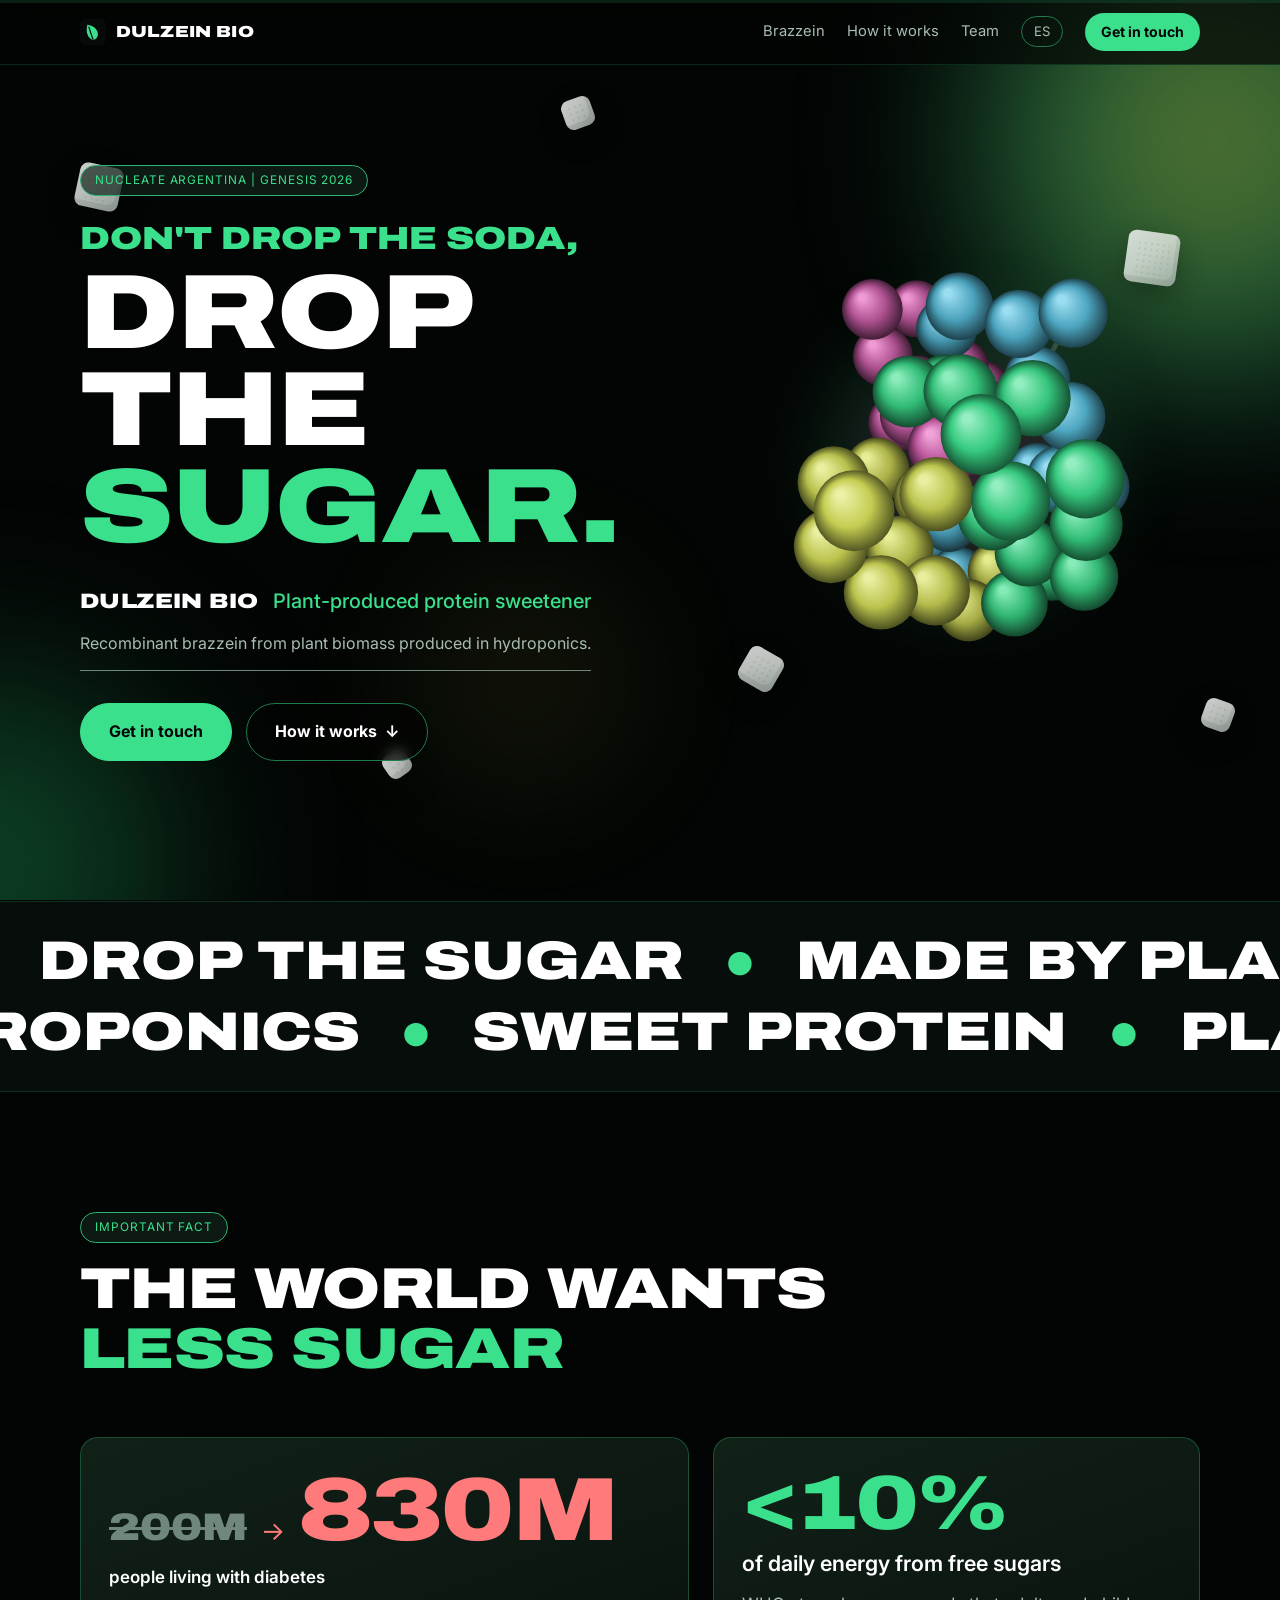
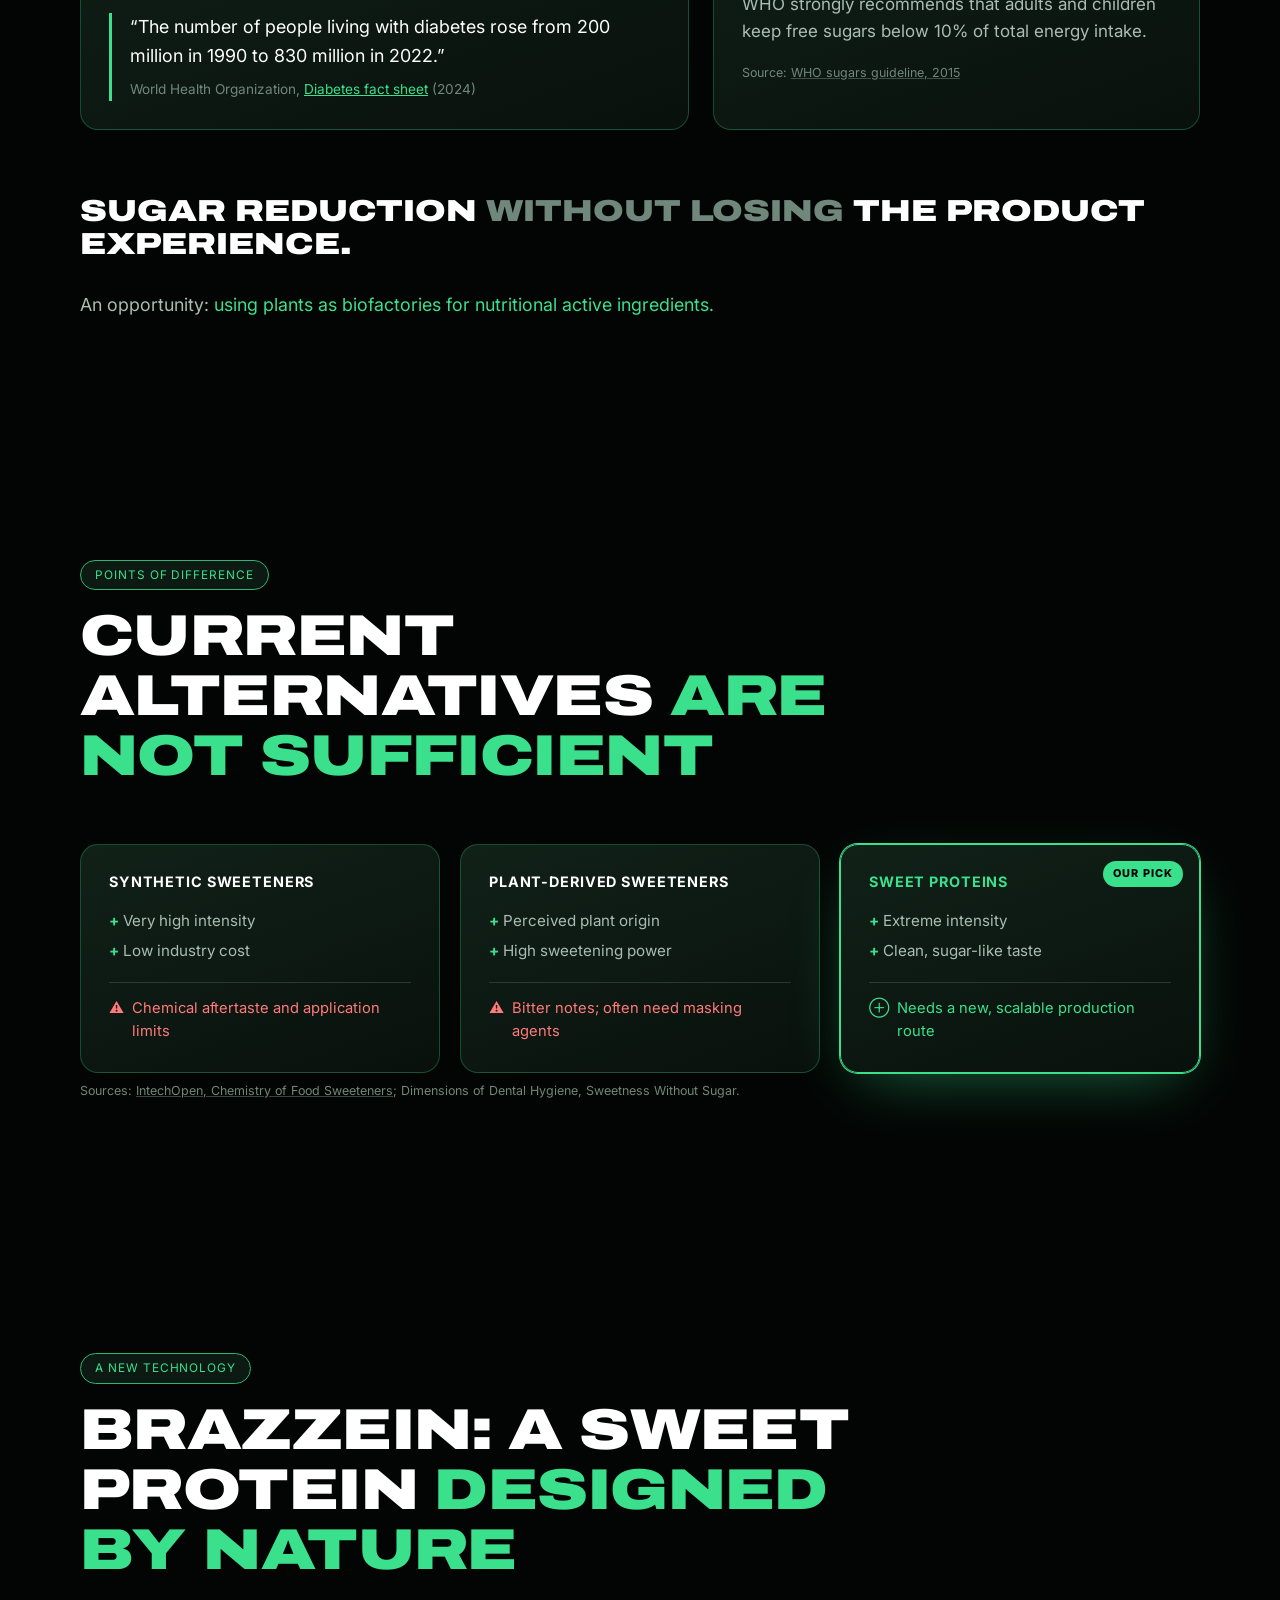
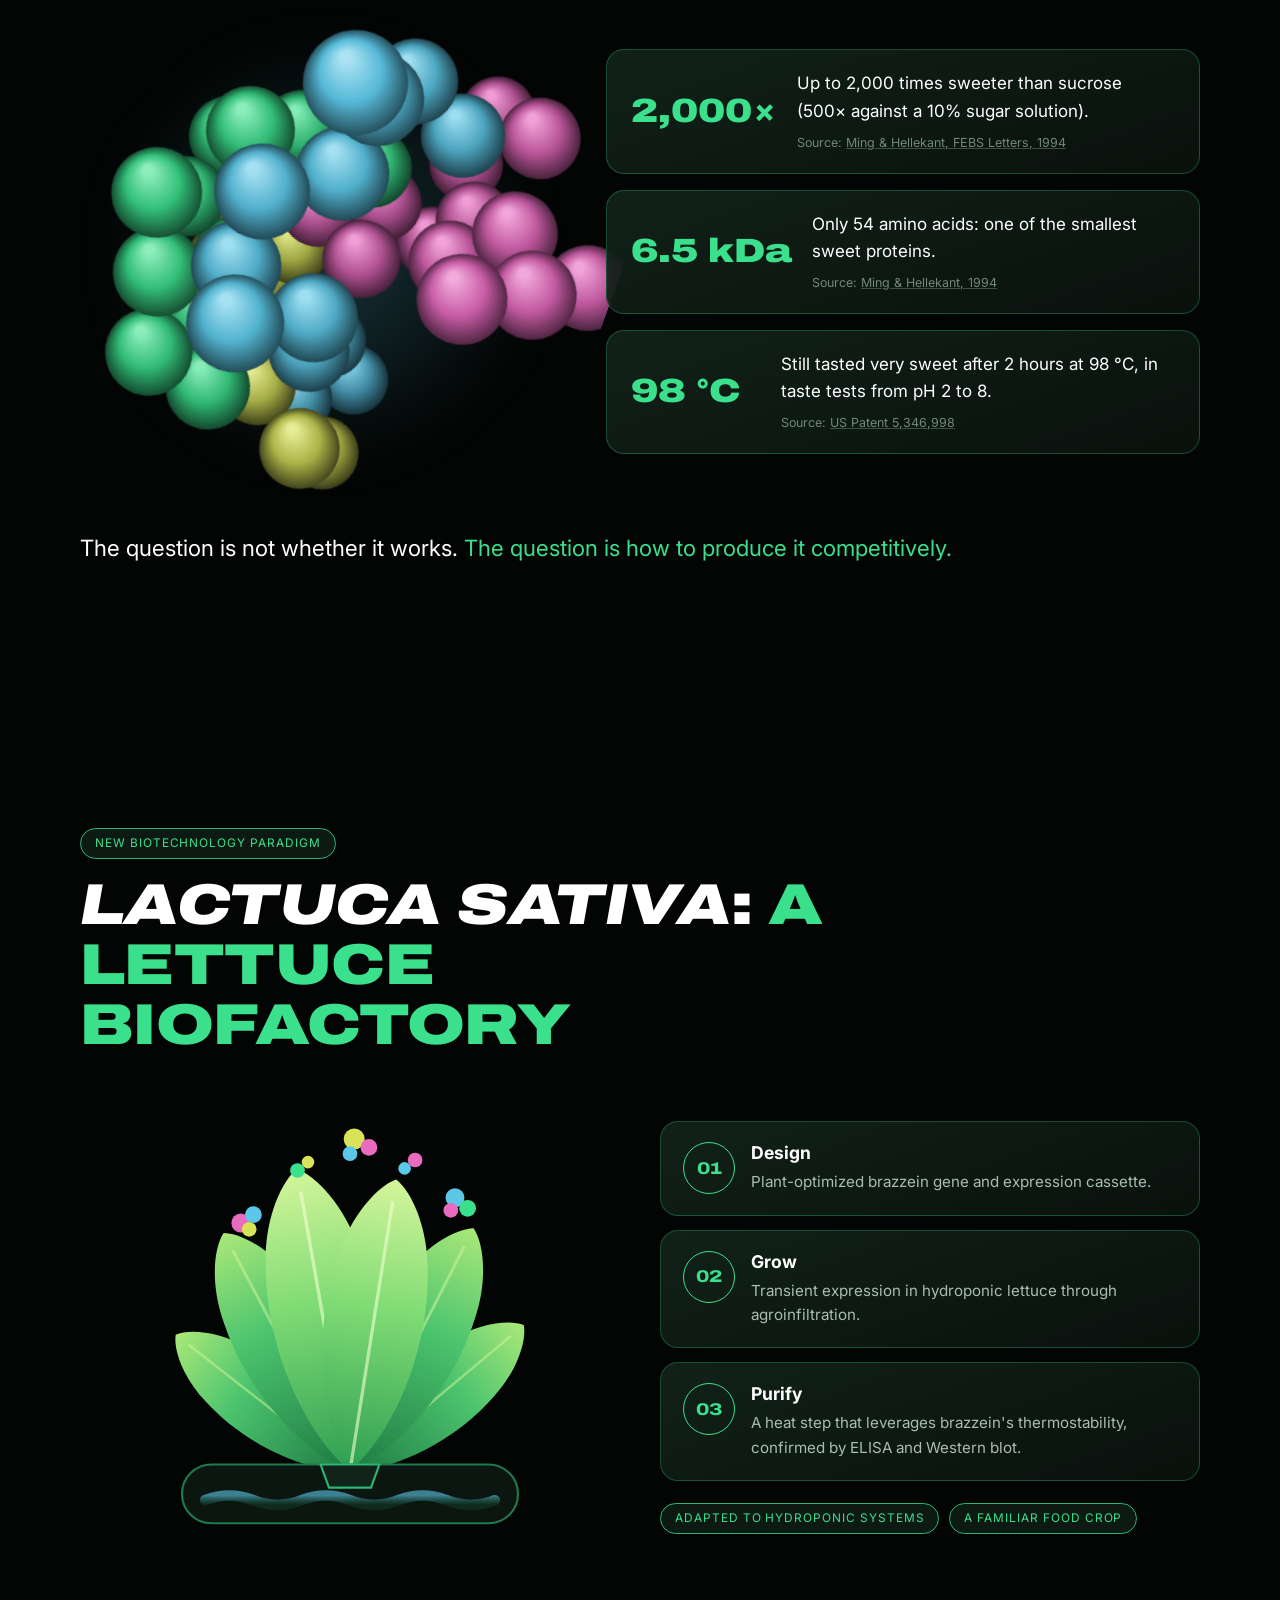
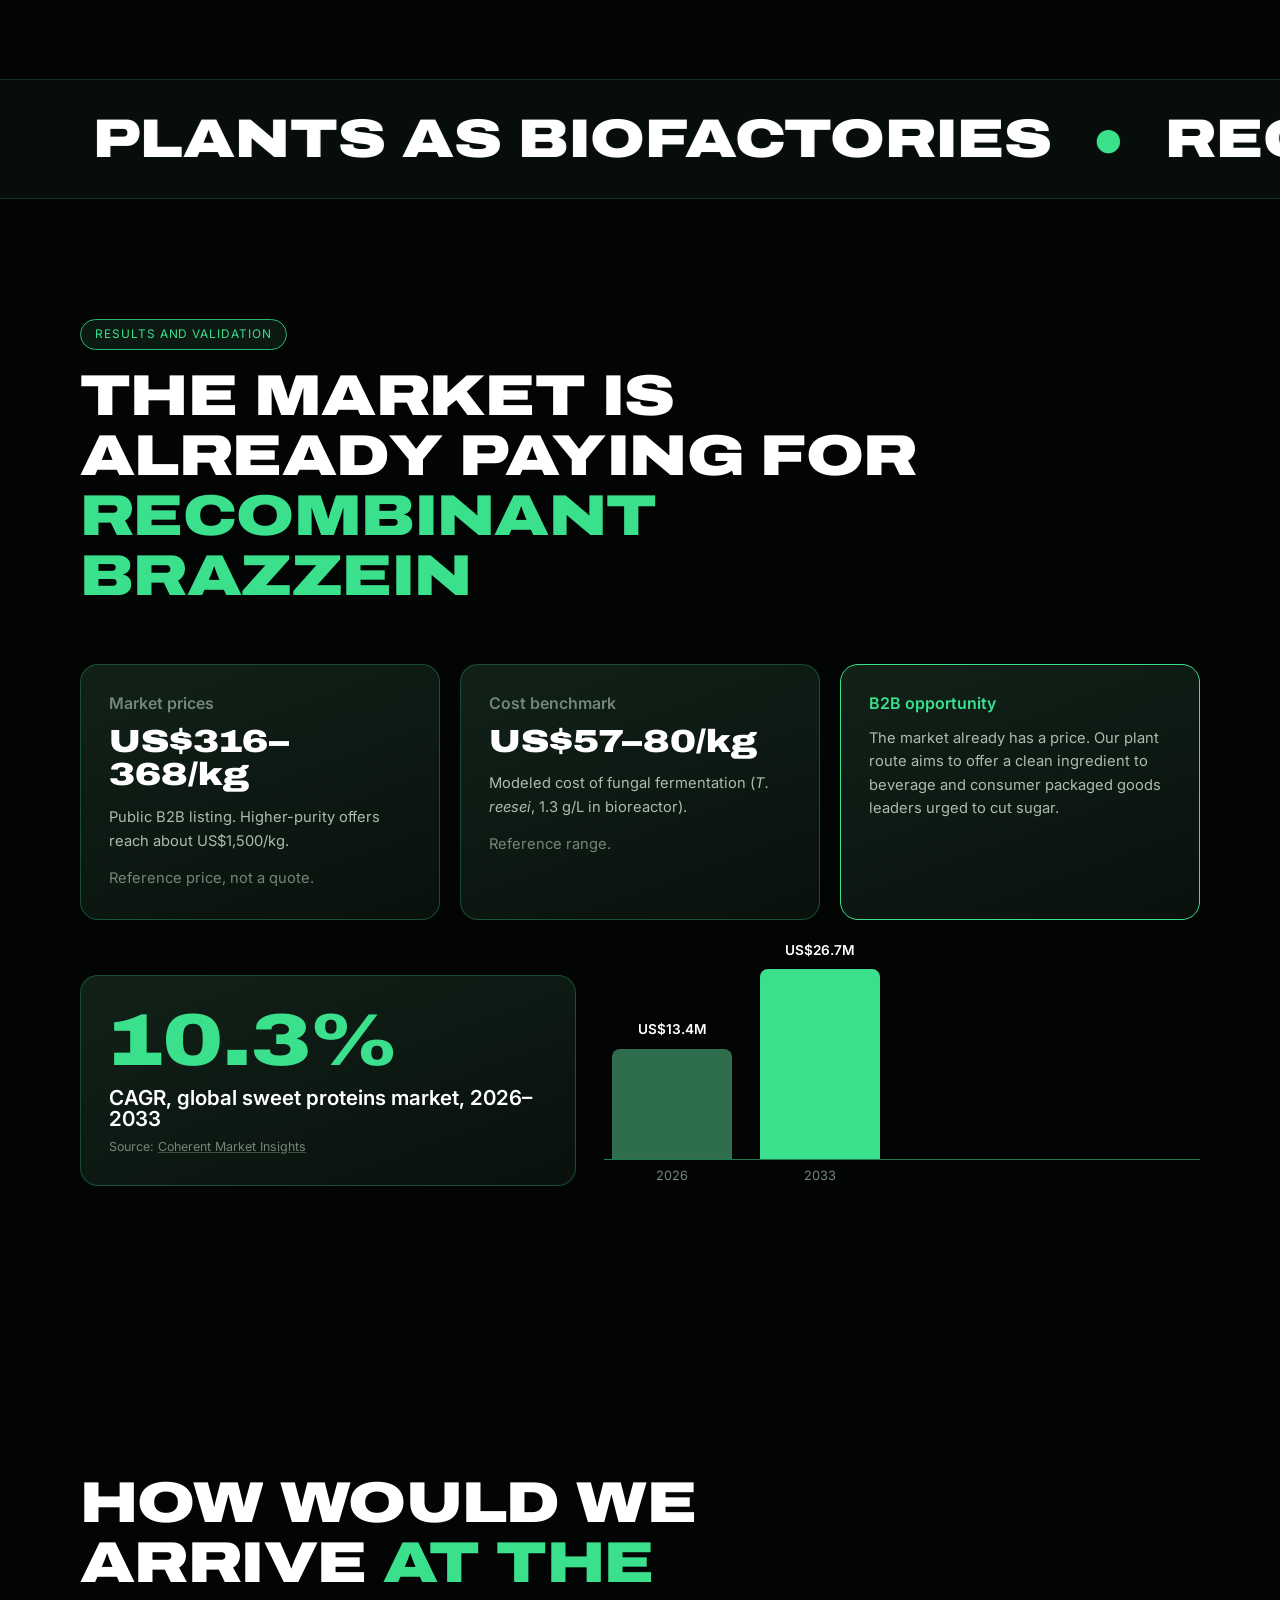
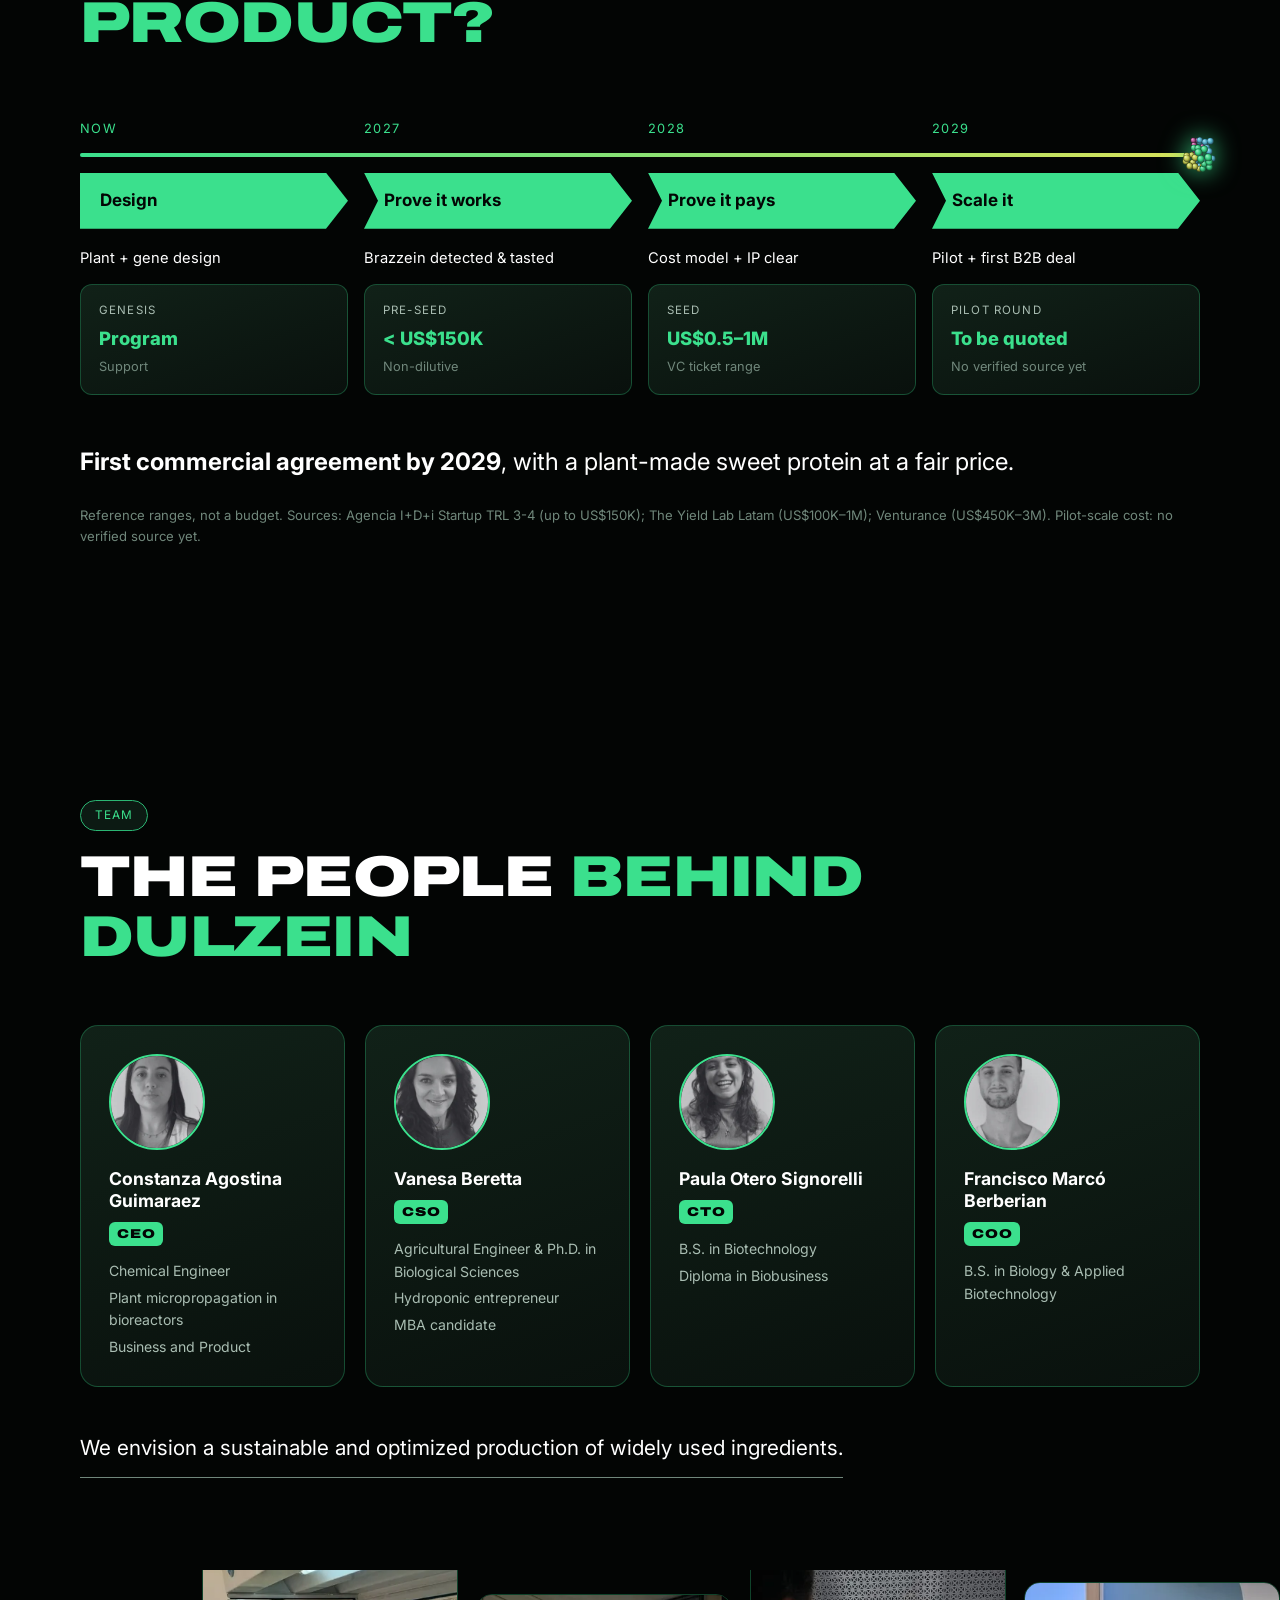
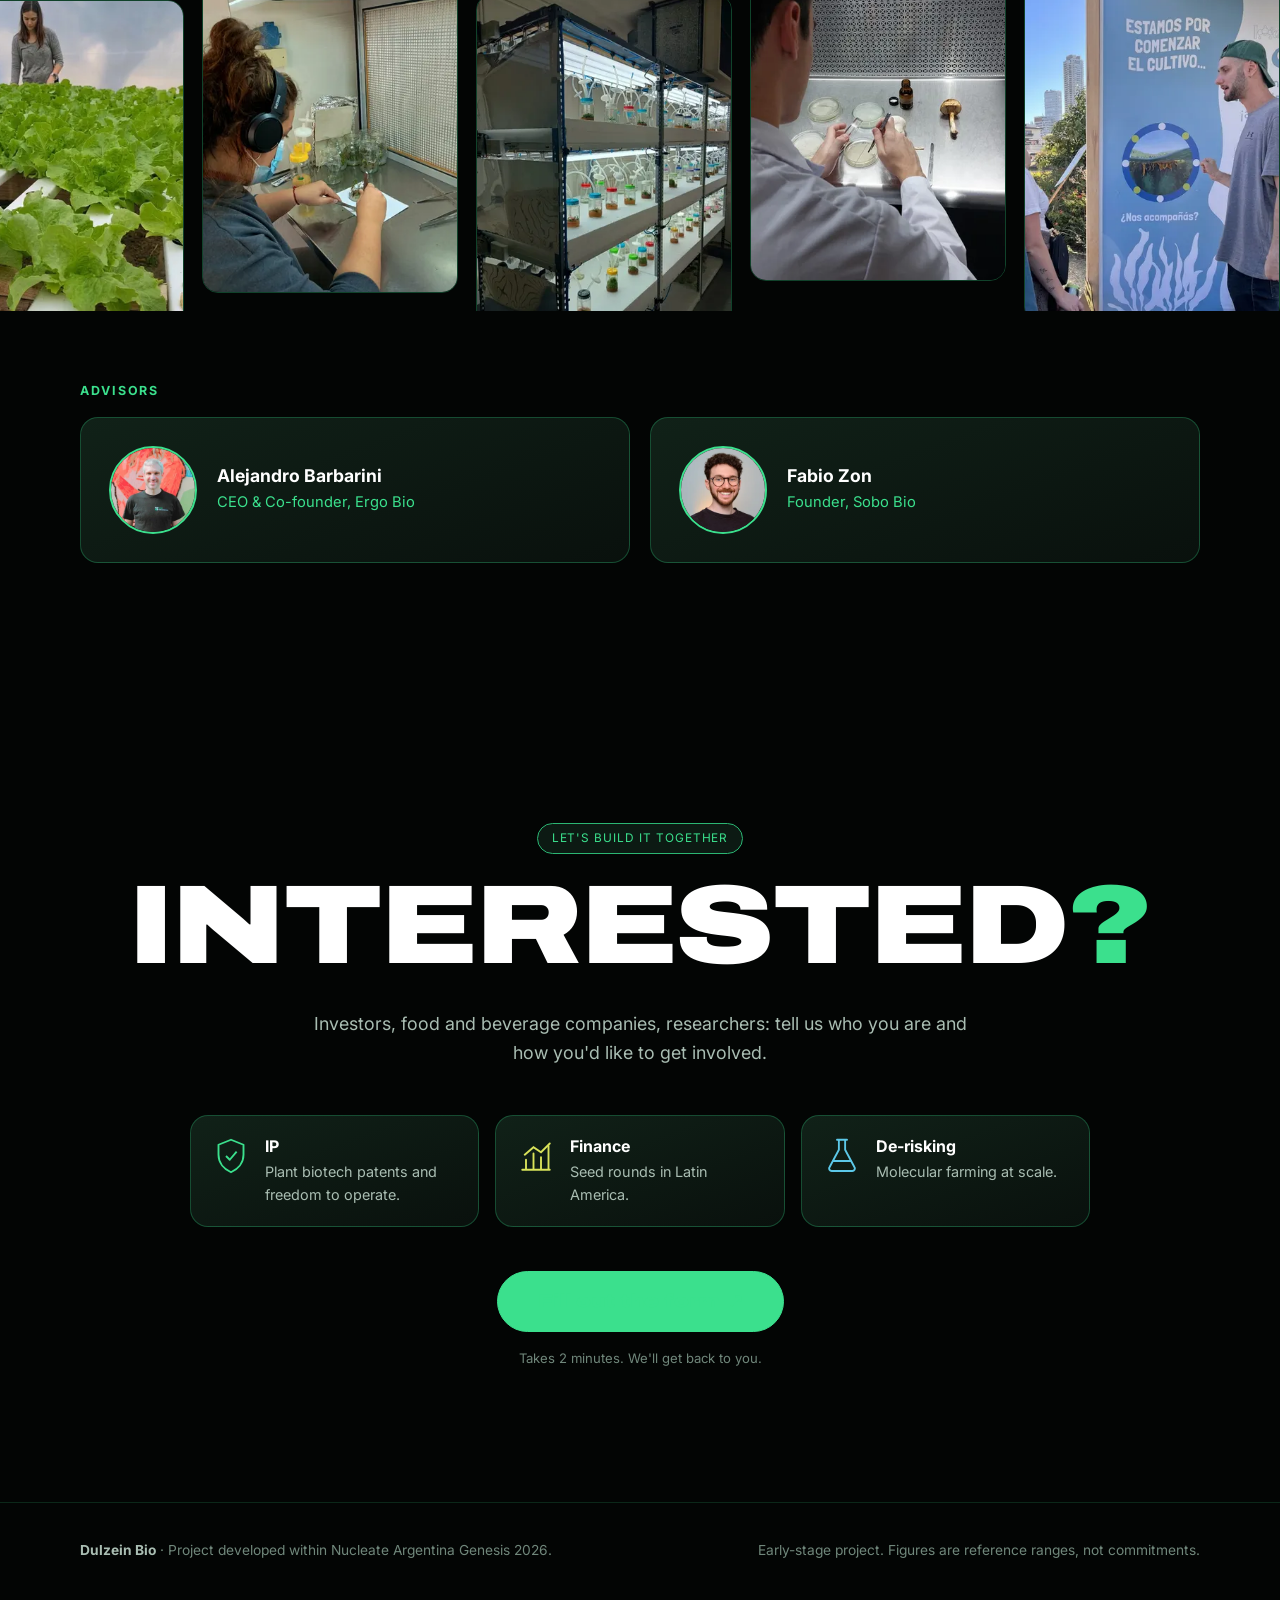
==== commit 3d6209f4: "Landing redesign: "Drop the sugar" hero, more scroll motion, team + advisors - Hero now opens with "" ====
--- a/index.html
+++ b/index.html
@@ -4,7 +4,7 @@
   <meta charset="utf-8">
   <meta name="viewport" content="width=device-width, initial-scale=1">
   <title>Dulzein Bio | Plant-produced protein sweetener</title>
-  <meta name="description" content="Dulzein Bio produces recombinant brazzein, a naturally sweet protein, from plant biomass grown in hydroponics. Early-stage project in Nucleate Argentina Génesis 2026.">
+  <meta name="description" content="Don't drop the soda, drop the sugar. Dulzein Bio produces recombinant brazzein, a naturally sweet protein, from plant biomass grown in hydroponics. Nucleate Argentina Genesis 2026.">
   <link rel="canonical" href="https://dulzein.bio/">
   <link rel="alternate" hreflang="en" href="https://dulzein.bio/">
   <link rel="alternate" hreflang="es" href="https://dulzein.bio/es/">
@@ -13,8 +13,8 @@
 
   <meta property="og:type" content="website">
   <meta property="og:site_name" content="Dulzein Bio">
-  <meta property="og:title" content="Dulzein Bio | Plant-produced protein sweetener">
-  <meta property="og:description" content="Recombinant brazzein from plant biomass produced in hydroponics. Don't drop the soda, drop the sugar.">
+  <meta property="og:title" content="Dulzein Bio | Don't drop the soda, drop the sugar">
+  <meta property="og:description" content="Plant-produced protein sweetener: recombinant brazzein from plant biomass grown in hydroponics.">
   <meta property="og:url" content="https://dulzein.bio/">
   <meta property="og:image" content="https://dulzein.bio/assets/og-image.png">
   <meta property="og:image:width" content="1200">
@@ -23,8 +23,8 @@
   <meta property="og:locale" content="en_US">
   <meta property="og:locale:alternate" content="es_AR">
   <meta name="twitter:card" content="summary_large_image">
-  <meta name="twitter:title" content="Dulzein Bio | Plant-produced protein sweetener">
-  <meta name="twitter:description" content="Recombinant brazzein from plant biomass produced in hydroponics.">
+  <meta name="twitter:title" content="Dulzein Bio | Don't drop the soda, drop the sugar">
+  <meta name="twitter:description" content="Plant-produced protein sweetener: recombinant brazzein from plant biomass grown in hydroponics.">
   <meta name="twitter:image" content="https://dulzein.bio/assets/og-image.png">
 
   <link rel="icon" href="/assets/favicon.svg" type="image/svg+xml">
@@ -45,7 +45,7 @@
     "name": "Dulzein Bio",
     "url": "https://dulzein.bio/",
     "logo": "https://dulzein.bio/assets/apple-touch-icon.png",
-    "slogan": "Plant-produced protein sweetener",
+    "slogan": "Don't drop the soda, drop the sugar.",
     "description": "Early-stage biotech project producing recombinant brazzein, a naturally sweet protein, from plant biomass grown in hydroponics.",
     "member": [
       {"@type": "Person", "name": "Constanza Agostina Guimaraez", "jobTitle": "CEO"},
@@ -59,53 +59,68 @@
 <body>
   <a class="skip" href="#main">Skip to content</a>
   <div class="ambient" aria-hidden="true"><i></i><i></i><i></i></div>
+  <div class="cursor-glow" aria-hidden="true"></div>
   <div class="progress" aria-hidden="true"><span></span></div>
-  <div class="hud" aria-hidden="true"><span class="hud-num">1/9</span><span>Level</span><span class="hud-name">Start</span></div>
 
   <header class="site-header">
     <div class="wrap">
       <a class="brand" href="/" aria-label="Dulzein Bio home">
         <img src="/assets/favicon.svg" alt="" width="26" height="26">
-        DULZEIN BIO
+        <span>DULZEIN BIO</span>
       </a>
       <nav class="nav" aria-label="Main">
         <a class="hide-sm" href="#brazzein">Brazzein</a>
-        <a class="hide-sm" href="#roadmap">Roadmap</a>
+        <a class="hide-sm" href="#how">How it works</a>
         <a class="hide-sm" href="#team">Team</a>
-        <a class="hide-sm" href="#contact">Contact</a>
         <a class="lang" href="/es/" hreflang="es" lang="es">ES</a>
+        <a class="nav-cta" href="#interested">Get in touch</a>
       </nav>
     </div>
   </header>
 
   <main id="main">
     <!-- ===== Hero ===== -->
-    <section class="hero">
+    <section class="hero" data-scroll="out">
+      <div class="cubes" aria-hidden="true">
+        <i class="cube" style="left:6%;--s:44px;--fall:700px;--spin:220deg;--r0:12deg"></i>
+        <i class="cube" style="left:44%;--s:30px;--fall:860px;--spin:-160deg;--r0:-20deg;top:4%"></i>
+        <i class="cube" style="left:58%;--s:38px;--fall:640px;--spin:120deg;--r0:30deg;top:70%"></i>
+        <i class="cube" style="left:88%;--s:52px;--fall:760px;--spin:-240deg;--r0:8deg;top:20%"></i>
+        <i class="cube" style="left:30%;--s:26px;--fall:900px;--spin:180deg;--r0:-35deg;top:82%"></i>
+        <i class="cube" style="left:94%;--s:30px;--fall:820px;--spin:-200deg;--r0:20deg;top:76%"></i>
+      </div>
       <div class="wrap">
         <div>
-          <span class="pill">Nucleate Argentina | Génesis 2026</span>
-          <h1 class="display">Dulzein <span class="g">Bio</span></h1>
-          <p class="sub">Plant-produced protein sweetener</p>
+          <span class="pill">Nucleate Argentina | Genesis 2026</span>
+          <p class="pre">Don't drop the soda,</p>
+          <h1 class="display">Drop the <span class="g">sugar.</span></h1>
+          <div class="brandline"><strong>DULZEIN BIO</strong><span>Plant-produced protein sweetener</span></div>
           <p class="lead">Recombinant brazzein from plant biomass produced in hydroponics.</p>
           <div class="actions">
-            <a class="btn" href="#problem">Start the journey <span aria-hidden="true">↓</span></a>
-            <a class="btn ghost" href="#contact">Contact us</a>
-          </div>
-        </div>
-        <div class="hero-mol float">
-          <canvas class="molecule" data-tilt data-start="0.4" role="img" aria-label="Rotating 3D model of brazzein: 54 spheres, one per amino acid"></canvas>
-        </div>
-      </div>
-      <a class="scroll-hint" href="#problem" aria-label="Scroll down"><span></span>Scroll to play</a>
-    </section>
-
-    <!-- ===== L1 Problem ===== -->
-    <section id="problem" data-level="The problem">
+            <a class="btn" href="#interested">Get in touch</a>
+            <a class="btn ghost" href="#how">How it works <span aria-hidden="true">↓</span></a>
+          </div>
+        </div>
+        <div class="hero-mol">
+          <div class="float">
+            <canvas class="molecule" data-tilt data-start="0.4" role="img" aria-label="Rotating 3D model of brazzein: 54 spheres, one per amino acid"></canvas>
+          </div>
+        </div>
+      </div>
+    </section>
+
+    <div class="marquee" data-scroll aria-hidden="true">
+      <div class="row" style="--dir:-1"><span>Don't drop the soda</span><i>●</i><span>Drop the sugar</span><i>●</i><span>Made by plants</span><i>●</i><span>Brazzein</span><i>●</i><span>Don't drop the soda</span><i>●</i><span>Drop the sugar</span></div>
+      <div class="row" style="--dir:1"><span>Clean taste</span><i>●</i><span>Hydroponics</span><i>●</i><span>Sweet protein</span><i>●</i><span>Plant biofactory</span><i>●</i><span>Clean taste</span><i>●</i><span>Hydroponics</span></div>
+    </div>
+
+    <!-- ===== Problem ===== -->
+    <section id="problem">
       <div class="wrap">
         <span class="pill tag" data-reveal>Important fact</span>
-        <h2 data-reveal>The world wants <span class="g">less sugar</span></h2>
+        <h2 data-split>The world wants <span class="g">less sugar</span></h2>
         <div class="problem-grid">
-          <div class="card" data-reveal="left">
+          <div class="card tilt" data-reveal="left">
             <div class="score" aria-label="People living with diabetes: 200 million in 1990, 830 million in 2022">
               <span class="from">200M</span><span class="arrow" aria-hidden="true">→</span>
               <span class="to"><span data-count="830" data-from="200">830</span>M</span>
@@ -116,9 +131,10 @@
               <footer>World Health Organization, <a href="https://www.who.int/news-room/fact-sheets/detail/diabetes" rel="noopener">Diabetes fact sheet</a> (2024)</footer>
             </blockquote>
           </div>
-          <div class="card" data-reveal="right" style="--d:1">
+          <div class="card tilt" data-reveal="right" style="--d:1">
             <div class="big">&lt;10%<small>of daily energy from free sugars</small></div>
-            <p>WHO strongly recommends that adults and children keep free sugars below 10% of total energy intake.<sup><a href="#ref-2" aria-label="Source 2">[2]</a></sup></p>
+            <p>WHO strongly recommends that adults and children keep free sugars below 10% of total energy intake.</p>
+            <span class="src">Source: <a href="https://www.ncbi.nlm.nih.gov/books/NBK285538/" rel="noopener">WHO sugars guideline, 2015</a></span>
           </div>
         </div>
         <p class="subhead" data-reveal>Sugar reduction <em>without losing</em> the product experience.</p>
@@ -126,54 +142,54 @@
       </div>
     </section>
 
-    <!-- ===== L2 Alternatives ===== -->
-    <section id="alternatives" data-level="Alternatives">
+    <!-- ===== Alternatives ===== -->
+    <section id="alternatives">
       <div class="wrap">
         <span class="pill tag" data-reveal>Points of difference</span>
-        <h2 data-reveal>Current alternatives <span class="g">are not sufficient</span></h2>
+        <h2 data-split>Current alternatives <span class="g">are not sufficient</span></h2>
         <div class="alts">
-          <article class="card alt" data-reveal style="--d:0">
+          <article class="card alt tilt" data-reveal style="--d:0">
             <h3>Synthetic sweeteners</h3>
             <ul><li>Very high intensity</li><li>Low industry cost</li></ul>
             <p class="con"><span aria-hidden="true">⚠</span> Chemical aftertaste and application limits</p>
           </article>
-          <article class="card alt" data-reveal style="--d:1">
+          <article class="card alt tilt" data-reveal style="--d:1">
             <h3>Plant-derived sweeteners</h3>
             <ul><li>Perceived plant origin</li><li>High sweetening power</li></ul>
             <p class="con"><span aria-hidden="true">⚠</span> Bitter notes; often need masking agents</p>
           </article>
-          <article class="card alt win" data-reveal="pop" style="--d:2">
-            <span class="badge">Selected</span>
+          <article class="card alt win tilt" data-reveal="pop" style="--d:2">
+            <span class="badge">Our pick</span>
             <h3>Sweet proteins</h3>
             <ul><li>Extreme intensity</li><li>Clean, sugar-like taste</li></ul>
             <p class="con"><span aria-hidden="true">⊕</span> Needs a new, scalable production route</p>
           </article>
         </div>
-        <p class="small sources-line" data-reveal>Sources: <a href="https://www.intechopen.com/chapters/89364" rel="noopener">IntechOpen, Chemistry of Food Sweeteners</a>; Dimensions of Dental Hygiene, Sweetness Without Sugar.</p>
-      </div>
-    </section>
-
-    <!-- ===== L3 Brazzein ===== -->
-    <section id="brazzein" data-level="Brazzein">
+        <p class="src sources-line" data-reveal>Sources: <a href="https://www.intechopen.com/chapters/89364" rel="noopener">IntechOpen, Chemistry of Food Sweeteners</a>; Dimensions of Dental Hygiene, Sweetness Without Sugar.</p>
+      </div>
+    </section>
+
+    <!-- ===== Brazzein ===== -->
+    <section id="brazzein">
       <div class="wrap">
         <span class="pill tag" data-reveal>A new technology</span>
-        <h2 data-reveal>Brazzein: a sweet protein <span class="g">designed by nature</span></h2>
+        <h2 data-split>Brazzein: a sweet protein <span class="g">designed by nature</span></h2>
         <div class="brz">
           <div class="brz-mol" data-scroll>
             <canvas class="molecule" data-start="2.2" role="img" aria-label="3D model of brazzein"></canvas>
           </div>
           <div class="stats">
-            <div class="card stat" data-reveal="right" style="--d:0">
+            <div class="card stat tilt" data-reveal="right" style="--d:0">
               <div class="num"><span data-count="2000" data-from="1">2,000</span>×</div>
-              <p>Up to 2,000 times sweeter than sucrose (500× against a 10% sugar solution).<sup><a href="#ref-1" aria-label="Source 1">[1]</a></sup></p>
-            </div>
-            <div class="card stat" data-reveal="right" style="--d:1">
+              <p>Up to 2,000 times sweeter than sucrose (500× against a 10% sugar solution).<span class="src">Source: <a href="https://pubmed.ncbi.nlm.nih.gov/7957951/" rel="noopener">Ming &amp; Hellekant, FEBS Letters, 1994</a></span></p>
+            </div>
+            <div class="card stat tilt" data-reveal="right" style="--d:1">
               <div class="num">6.5 kDa</div>
-              <p>Only <span data-count="54">54</span> amino acids: one of the smallest sweet proteins.<sup><a href="#ref-1" aria-label="Source 1">[1]</a></sup></p>
-            </div>
-            <div class="card stat" data-reveal="right" style="--d:2">
+              <p>Only <span data-count="54">54</span> amino acids: one of the smallest sweet proteins.<span class="src">Source: <a href="https://pubmed.ncbi.nlm.nih.gov/7957951/" rel="noopener">Ming &amp; Hellekant, 1994</a></span></p>
+            </div>
+            <div class="card stat tilt" data-reveal="right" style="--d:2">
               <div class="num"><span data-count="98">98</span> °C</div>
-              <p>Still tasted very sweet after 2 hours at 98 °C.<sup><a href="#ref-3" aria-label="Source 3">[3]</a></sup><span class="small">Taste tests in buffers from pH 2 to 8.</span></p>
+              <p>Still tasted very sweet after 2 hours at 98 °C, in taste tests from pH 2 to 8.<span class="src">Source: <a href="https://patents.google.com/patent/US5346998" rel="noopener">US Patent 5,346,998</a></span></p>
             </div>
           </div>
         </div>
@@ -181,11 +197,11 @@
       </div>
     </section>
 
-    <!-- ===== L4 Biofactory ===== -->
-    <section id="biofactory" data-level="Biofactory">
+    <!-- ===== How it works ===== -->
+    <section id="how">
       <div class="wrap">
         <span class="pill tag" data-reveal>New biotechnology paradigm</span>
-        <h2 data-reveal><i>Lactuca sativa</i>: <span class="g">a lettuce biofactory</span></h2>
+        <h2 data-split><i>Lactuca sativa</i>: <span class="g">a lettuce biofactory</span></h2>
         <div class="farm" data-scroll>
           <svg class="lettuce" viewBox="0 0 400 440" role="img" aria-label="A lettuce grows in a hydroponic channel and releases brazzein molecules">
             <defs>
@@ -194,18 +210,15 @@
               <linearGradient id="water" x1="0" y1="0" x2="0" y2="1"><stop offset="0" stop-color="#5CC8E8" stop-opacity=".6"/><stop offset="1" stop-color="#1F7A4D" stop-opacity=".2"/></linearGradient>
               <path id="leaf" d="M0 0C-34-40-54-120-42-190-36-232-15-262 0-270 15-262 36-232 42-190 54-120 34-40 0 0Z"/>
             </defs>
-            <!-- leaves: outer ones grow first -->
             <g transform="translate(200 356) rotate(-52) scale(.78)"><g class="leaf" style="--d:0"><use href="#leaf" fill="url(#leafA)"/><path d="M0-6V-250" stroke="#D4F59A" stroke-opacity=".5" stroke-width="3"/></g></g>
             <g transform="translate(200 356) rotate(50) scale(.8)"><g class="leaf" style="--d:0"><use href="#leaf" fill="url(#leafA)"/><path d="M0-6V-250" stroke="#D4F59A" stroke-opacity=".5" stroke-width="3"/></g></g>
             <g transform="translate(200 356) rotate(-28) scale(.95)"><g class="leaf" style="--d:1"><use href="#leaf" fill="url(#leafA)"/><path d="M0-6V-250" stroke="#D4F59A" stroke-opacity=".5" stroke-width="3"/></g></g>
             <g transform="translate(200 356) rotate(27) scale(.96)"><g class="leaf" style="--d:1"><use href="#leaf" fill="url(#leafA)"/><path d="M0-6V-250" stroke="#D4F59A" stroke-opacity=".5" stroke-width="3"/></g></g>
             <g transform="translate(200 356) rotate(-10) scale(1.08)"><g class="leaf" style="--d:2"><use href="#leaf" fill="url(#leafB)"/><path d="M0-6V-250" stroke="#F0FFD0" stroke-opacity=".6" stroke-width="3"/></g></g>
             <g transform="translate(200 356) rotate(9) scale(1.04)"><g class="leaf" style="--d:2.4"><use href="#leaf" fill="url(#leafB)"/><path d="M0-6V-250" stroke="#F0FFD0" stroke-opacity=".6" stroke-width="3"/></g></g>
-            <!-- hydroponic channel -->
             <rect x="40" y="350" width="320" height="56" rx="28" fill="#0C1611" stroke="#1F7A4D" stroke-width="2"/>
             <path d="M62 384q23-9 46 0t46 0 46 0 46 0 46 0 46 0" fill="none" stroke="url(#water)" stroke-width="10" stroke-linecap="round"/>
             <path d="M172 350h56l-8 22h-40z" fill="#12241A" stroke="#2BB673" stroke-width="2"/>
-            <!-- brazzein molecules released -->
             <g class="bubble" style="--d:0"><circle cx="96" cy="120" r="9" fill="#E86BC0"/><circle cx="108" cy="112" r="8" fill="#5CC8E8"/><circle cx="104" cy="126" r="7" fill="#D9E35A"/></g>
             <g class="bubble" style="--d:1"><circle cx="300" cy="96" r="9" fill="#5CC8E8"/><circle cx="312" cy="106" r="8" fill="#3BE08D"/><circle cx="296" cy="108" r="7" fill="#E86BC0"/></g>
             <g class="bubble" style="--d:2"><circle cx="204" cy="40" r="10" fill="#D9E35A"/><circle cx="218" cy="48" r="8" fill="#E86BC0"/><circle cx="200" cy="54" r="7" fill="#5CC8E8"/></g>
@@ -214,9 +227,9 @@
           </svg>
           <div>
             <ol class="steps">
-              <li class="card step" data-reveal style="--d:0"><div><h3>Design</h3><p>Plant-optimized brazzein gene and expression cassette.</p></div></li>
-              <li class="card step" data-reveal style="--d:1"><div><h3>Grow</h3><p>Transient expression in hydroponic lettuce through agroinfiltration.</p></div></li>
-              <li class="card step" data-reveal style="--d:2"><div><h3>Purify</h3><p>A heat step that leverages brazzein's thermostability, confirmed by ELISA and Western blot.</p></div></li>
+              <li class="card step tilt" data-reveal style="--d:0"><div><h3>Design</h3><p>Plant-optimized brazzein gene and expression cassette.</p></div></li>
+              <li class="card step tilt" data-reveal style="--d:1"><div><h3>Grow</h3><p>Transient expression in hydroponic lettuce through agroinfiltration.</p></div></li>
+              <li class="card step tilt" data-reveal style="--d:2"><div><h3>Purify</h3><p>A heat step that leverages brazzein's thermostability, confirmed by ELISA and Western blot.</p></div></li>
             </ol>
             <div class="chips" data-reveal style="--d:3">
               <span class="pill">Adapted to hydroponic systems</span>
@@ -227,32 +240,37 @@
       </div>
     </section>
 
-    <!-- ===== L5 Market ===== -->
-    <section id="market" data-level="Market">
+    <div class="marquee" data-scroll aria-hidden="true">
+      <div class="row" style="--dir:1"><span>Plants as biofactories</span><i>●</i><span>Recombinant brazzein</span><i>●</i><span>Fair price</span><i>●</i><span>Plants as biofactories</span><i>●</i><span>Recombinant brazzein</span></div>
+    </div>
+
+    <!-- ===== Market ===== -->
+    <section id="market">
       <div class="wrap">
         <span class="pill tag" data-reveal>Results and validation</span>
-        <h2 data-reveal>The market is already paying for <span class="g">recombinant brazzein</span></h2>
+        <h2 data-split>The market is already paying for <span class="g">recombinant brazzein</span></h2>
         <div class="market">
-          <div class="card price" data-reveal style="--d:0">
+          <div class="card price tilt" data-reveal style="--d:0">
             <h3>Market prices</h3>
             <div class="num">US$316–368/kg</div>
             <p>Public B2B listing. Higher-purity offers reach about US$1,500/kg.</p>
             <p class="small">Reference price, not a quote.</p>
           </div>
-          <div class="card price" data-reveal style="--d:1">
+          <div class="card price tilt" data-reveal style="--d:1">
             <h3>Cost benchmark</h3>
             <div class="num">US$57–80/kg</div>
             <p>Modeled cost of fungal fermentation (<i>T. reesei</i>, 1.3 g/L in bioreactor).</p>
             <p class="small">Reference range.</p>
           </div>
-          <div class="card price hi" data-reveal style="--d:2">
+          <div class="card price hi tilt" data-reveal style="--d:2">
             <h3>B2B opportunity</h3>
             <p>The market already has a price. Our plant route aims to offer a clean ingredient to beverage and consumer packaged goods leaders urged to cut sugar.</p>
           </div>
         </div>
         <div class="growth">
-          <div class="card cagr" data-reveal="left">
-            <div class="big"><span data-count="10.3" data-decimals="1">10.3</span>%<small>CAGR, global sweet proteins market, 2026–2033<sup><a href="#ref-4" aria-label="Source 4">[4]</a></sup></small></div>
+          <div class="card cagr tilt" data-reveal="left">
+            <div class="big"><span data-count="10.3" data-decimals="1">10.3</span>%<small>CAGR, global sweet proteins market, 2026–2033</small></div>
+            <span class="src">Source: <a href="https://www.coherentmarketinsights.com/industry-reports/proteins-sugar-market" rel="noopener">Coherent Market Insights</a></span>
           </div>
           <div data-reveal="right">
             <div class="bars" data-reveal role="img" aria-label="Sweet proteins market: US$13.4 million in 2026, US$26.7 million in 2033">
@@ -265,11 +283,11 @@
       </div>
     </section>
 
-    <!-- ===== L6 Roadmap ===== -->
-    <section id="roadmap" data-level="Roadmap">
+    <!-- ===== Roadmap ===== -->
+    <section id="roadmap">
       <div class="wrap">
         <span class="pill tag" data-reveal>Roadmap</span>
-        <h2 data-reveal>How would we arrive <span class="g">at the product?</span></h2>
+        <h2 data-split>How would we arrive <span class="g">at the product?</span></h2>
         <div class="road" data-scroll="track">
           <div class="road-track" aria-hidden="true"><b></b></div>
           <div class="player" aria-hidden="true"><canvas class="molecule" data-start="1"></canvas></div>
@@ -278,7 +296,7 @@
               <div class="when">Now</div>
               <div class="arrow">Design</div>
               <p class="what">Plant + gene design</p>
-              <div class="card fund"><div class="k">Génesis</div><div class="v">Program</div><div class="n">Support</div></div>
+              <div class="card fund"><div class="k">Genesis</div><div class="v">Program</div><div class="n">Support</div></div>
             </li>
             <li class="stage">
               <div class="when">2027</div>
@@ -305,32 +323,32 @@
       </div>
     </section>
 
-    <!-- ===== L7 Team ===== -->
-    <section id="team" data-level="Team">
+    <!-- ===== Team ===== -->
+    <section id="team">
       <div class="wrap">
         <span class="pill tag" data-reveal>Team</span>
-        <h2 data-reveal>What is <span class="g">about us?</span></h2>
+        <h2 data-split>The people <span class="g">behind Dulzein</span></h2>
         <ul class="team">
-          <li class="card member" data-reveal style="--d:0">
-            <div class="avatar" aria-hidden="true">CG</div>
+          <li class="card member tilt" data-reveal style="--d:0">
+            <img class="photo" src="/assets/img/team-constanza.webp" alt="" width="96" height="96" loading="lazy" decoding="async">
             <h3>Constanza Agostina Guimaraez</h3>
             <span class="role">CEO</span>
             <ul><li>Chemical Engineer</li><li>Plant micropropagation in bioreactors</li><li>Business and Product</li></ul>
           </li>
-          <li class="card member" data-reveal style="--d:1">
-            <div class="avatar" aria-hidden="true">VB</div>
+          <li class="card member tilt" data-reveal style="--d:1">
+            <img class="photo" src="/assets/img/team-vanesa.webp" alt="" width="96" height="96" loading="lazy" decoding="async">
             <h3>Vanesa Beretta</h3>
             <span class="role">CSO</span>
             <ul><li>Agricultural Engineer &amp; Ph.D. in Biological Sciences</li><li>Hydroponic entrepreneur</li><li>MBA candidate</li></ul>
           </li>
-          <li class="card member" data-reveal style="--d:2">
-            <div class="avatar" aria-hidden="true">PO</div>
+          <li class="card member tilt" data-reveal style="--d:2">
+            <img class="photo" src="/assets/img/team-paula.webp" alt="" width="96" height="96" loading="lazy" decoding="async">
             <h3>Paula Otero Signorelli</h3>
             <span class="role">CTO</span>
             <ul><li>B.S. in Biotechnology</li><li>Diploma in Biobusiness</li></ul>
           </li>
-          <li class="card member" data-reveal style="--d:3">
-            <div class="avatar" aria-hidden="true">FM</div>
+          <li class="card member tilt" data-reveal style="--d:3">
+            <img class="photo" src="/assets/img/team-francisco.webp" alt="" width="96" height="96" loading="lazy" decoding="async">
             <h3>Francisco Marcó Berberian</h3>
             <span class="role">COO</span>
             <ul><li>B.S. in Biology &amp; Applied Biotechnology</li></ul>
@@ -338,72 +356,67 @@
         </ul>
         <p class="vision" data-reveal>We envision a sustainable and optimized production of widely used ingredients.</p>
       </div>
-    </section>
-
-    <!-- ===== L8 Join ===== -->
-    <section id="join" data-level="Join us">
-      <div class="wrap">
-        <span class="pill tag" data-reveal>Join the next level</span>
-        <h2 data-reveal>We are <span class="g">looking for…</span></h2>
+
+      <div class="gallery" data-scroll>
+        <div class="gallery-track">
+          <figure style="--k:.4"><img src="/assets/img/lab-poster.webp" alt="Team member presenting a research poster" width="360" height="480" loading="lazy" decoding="async"></figure>
+          <figure style="--k:-.3"><img src="/assets/img/lab-bioreactors.webp" alt="Plant cultures growing in bioreactors on lab shelves" width="360" height="480" loading="lazy" decoding="async"></figure>
+          <figure style="--k:.6"><img src="/assets/img/lab-greenhouse.webp" alt="Hydroponic greenhouse with leafy crops" width="360" height="480" loading="lazy" decoding="async"></figure>
+          <figure style="--k:-.5"><img src="/assets/img/lab-lettuce.webp" alt="Hydroponic lettuce growing in channels" width="360" height="480" loading="lazy" decoding="async"></figure>
+          <figure style="--k:.3"><img src="/assets/img/lab-bench.webp" alt="Lab work at a bench" width="360" height="480" loading="lazy" decoding="async"></figure>
+          <figure style="--k:-.4"><img src="/assets/img/lab-shelves.webp" alt="Culture flasks under grow lights" width="360" height="480" loading="lazy" decoding="async"></figure>
+          <figure style="--k:.5"><img src="/assets/img/lab-hood.webp" alt="Sterile work under a laminar flow hood" width="360" height="480" loading="lazy" decoding="async"></figure>
+          <figure style="--k:-.2"><img src="/assets/img/lab-mural.webp" alt="Team member at a hydroponics outreach mural" width="360" height="480" loading="lazy" decoding="async"></figure>
+        </div>
+      </div>
+
+      <div class="wrap advisors">
+        <h3 class="label" data-reveal>Advisors</h3>
+        <div class="advisor-grid">
+          <div class="card advisor tilt" data-reveal style="--d:0">
+            <img class="photo" src="/assets/img/advisor-barbarini.webp" alt="" width="88" height="88" loading="lazy" decoding="async">
+            <div><h3>Alejandro Barbarini</h3><p>CEO &amp; Co-founder, Ergo Bio</p></div>
+          </div>
+          <div class="card advisor tilt" data-reveal style="--d:1">
+            <img class="photo" src="/assets/img/advisor-zon.webp" alt="" width="88" height="88" loading="lazy" decoding="async">
+            <div><h3>Fabio Zon</h3><p>Founder, Sobo Bio</p></div>
+          </div>
+        </div>
+      </div>
+    </section>
+
+    <!-- ===== Interested? ===== -->
+    <section id="interested" class="cta">
+      <div class="wrap">
+        <span class="pill tag" data-reveal>Let's build it together</span>
+        <h2 data-split>Interested<span class="g">?</span></h2>
+        <p class="lead" data-reveal>Investors, food and beverage companies, researchers: tell us who you are and how you'd like to get involved.</p>
         <div class="asks">
-          <div class="card ask" data-reveal="pop" style="--d:0">
+          <div class="card ask tilt" data-reveal="pop" style="--d:0">
             <svg viewBox="0 0 64 64" fill="none" stroke="#3BE08D" stroke-width="3" stroke-linejoin="round" aria-hidden="true"><path d="M32 6l20 8v16c0 13-9 23-20 28C21 53 12 43 12 30V14z"/><path d="M24 32l6 6 11-13"/></svg>
-            <h3>IP</h3>
-            <p>Plant biotech patents and freedom to operate.</p>
-          </div>
-          <div class="card ask" data-reveal="pop" style="--d:1">
+            <div><h3>IP</h3><p>Plant biotech patents and freedom to operate.</p></div>
+          </div>
+          <div class="card ask tilt" data-reveal="pop" style="--d:1">
             <svg viewBox="0 0 64 64" fill="none" stroke="#D9E35A" stroke-width="3" stroke-linecap="round" aria-hidden="true"><path d="M10 54h44M16 54V38M28 54V28M40 54V34M52 54V16"/><path d="M14 30l14-12 12 8 14-14"/></svg>
-            <h3>Finance</h3>
-            <p>Seed rounds in Latin America.</p>
-          </div>
-          <div class="card ask" data-reveal="pop" style="--d:2">
+            <div><h3>Finance</h3><p>Seed rounds in Latin America.</p></div>
+          </div>
+          <div class="card ask tilt" data-reveal="pop" style="--d:2">
             <svg viewBox="0 0 64 64" fill="none" stroke="#5CC8E8" stroke-width="3" stroke-linecap="round" stroke-linejoin="round" aria-hidden="true"><path d="M24 6h16M27 6v16L12 50a4 4 0 0 0 3.5 6h33a4 4 0 0 0 3.5-6L37 22V6"/><path d="M18 40h28"/></svg>
-            <h3>De-risking</h3>
-            <p>Molecular farming at scale.</p>
-          </div>
-        </div>
-      </div>
-    </section>
-
-    <!-- ===== Finale ===== -->
-    <section id="contact" class="finale" data-level="Final level" data-scroll>
-      <div class="cubes" aria-hidden="true">
-        <i class="cube" style="left:8%;--s:44px;--fall:820px;--spin:220deg"></i>
-        <i class="cube" style="left:20%;--s:30px;--fall:980px;--spin:-160deg;top:10%"></i>
-        <i class="cube" style="left:34%;--s:52px;--fall:760px;--spin:120deg;top:-60px"></i>
-        <i class="cube" style="left:62%;--s:36px;--fall:900px;--spin:-240deg;top:4%"></i>
-        <i class="cube" style="left:76%;--s:48px;--fall:840px;--spin:180deg"></i>
-        <i class="cube" style="left:90%;--s:28px;--fall:1000px;--spin:-200deg;top:14%"></i>
-      </div>
-      <div class="wrap">
-        <p class="pre" data-reveal>Don't drop the soda,</p>
-        <h2 data-reveal style="--d:1">Drop the sugar</h2>
-        <p class="lead" data-reveal style="--d:2">Investors, researchers, food and beverage companies: let's talk.</p>
+            <div><h3>De-risking</h3><p>Molecular farming at scale.</p></div>
+          </div>
+        </div>
         <div class="actions" data-reveal style="--d:3">
           <!-- GOOGLE_FORM_URL: replace with the team's Google Form link -->
-          <a class="btn" href="https://forms.gle/REPLACE_ME" target="_blank" rel="noopener">Get in touch <span aria-hidden="true">↗</span><span class="sr-only"> (opens in a new tab)</span></a>
-        </div>
-        <p class="done" data-reveal style="--d:4"><span aria-hidden="true">✓</span> Journey complete</p>
-      </div>
-    </section>
-
-    <!-- ===== Sources ===== -->
-    <section class="sources" aria-labelledby="sources-title">
-      <div class="wrap">
-        <h2 id="sources-title">Sources</h2>
-        <ol>
-          <li id="ref-1">Ming D, Hellekant G. Brazzein, a new high-potency thermostable sweet protein from <i>Pentadiplandra brazzeana</i> B. <i>FEBS Letters</i> 355(1):106–108, 1994. <a href="https://pubmed.ncbi.nlm.nih.gov/7957951/" rel="noopener">pubmed.ncbi.nlm.nih.gov/7957951</a></li>
-          <li id="ref-2">World Health Organization. Guideline: Sugars intake for adults and children. Geneva: WHO, 2015. <a href="https://www.ncbi.nlm.nih.gov/books/NBK285538/" rel="noopener">ncbi.nlm.nih.gov/books/NBK285538</a></li>
-          <li id="ref-3">Hellekant BG, Ming D. Brazzein sweetener. US Patent 5,346,998, 1994. <a href="https://patents.google.com/patent/US5346998" rel="noopener">patents.google.com/patent/US5346998</a></li>
-          <li id="ref-4">Coherent Market Insights. Proteins sugar market, 2026–2033 (US$13.4M in 2026 to US$26.7M in 2033). <a href="https://www.coherentmarketinsights.com/industry-reports/proteins-sugar-market" rel="noopener">coherentmarketinsights.com</a></li>
-        </ol>
+          <a class="btn big" href="https://forms.gle/REPLACE_ME" target="_blank" rel="noopener">Fill out the form <span aria-hidden="true">↗</span><span class="sr-only"> (opens in a new tab)</span></a>
+        </div>
+        <p class="small note" data-reveal style="--d:4">Takes 2 minutes. We'll get back to you.</p>
       </div>
     </section>
   </main>
 
   <footer class="site-footer">
     <div class="wrap">
-      <p><strong>Dulzein Bio</strong> · Project developed within Nucleate Argentina Génesis 2026.</p>
+      <p><strong>Dulzein Bio</strong> · Project developed within Nucleate Argentina Genesis 2026.</p>
       <p>Early-stage project. Figures are reference ranges, not commitments.</p>
     </div>
   </footer>
--- a/assets/styles.css
+++ b/assets/styles.css
@@ -56,29 +56,24 @@
 .nav a { color: var(--text); text-decoration: none; font-size: .92rem; }
 .nav a:hover { color: var(--white); }
 .lang { border: 1px solid var(--line); border-radius: 999px; padding: 4px 12px; font-size: .82rem !important; }
-@media (max-width: 760px) { .nav .hide-sm { display: none; } }
-
-.hud {
-  position: fixed; left: 16px; bottom: 16px; z-index: 25;
-  display: flex; align-items: center; gap: 10px;
-  padding: 8px 14px 8px 8px; border-radius: 999px;
-  background: rgba(12,22,17,.88); border: 1px solid var(--line);
-  backdrop-filter: blur(10px); -webkit-backdrop-filter: blur(10px);
-  font-size: .78rem; color: var(--text); letter-spacing: .06em; text-transform: uppercase;
-  opacity: 0; transform: translateY(12px); transition: opacity .4s, transform .4s; pointer-events: none;
-}
-.hud.show { opacity: 1; transform: none; }
-.hud-num { background: var(--green); color: var(--bg); font-weight: 800; border-radius: 999px; padding: 3px 9px; font-variant-numeric: tabular-nums; }
-.hud-name { color: var(--white); font-weight: 600; }
-.hud.up { animation: levelup .9s ease; }
-@keyframes levelup { 0% { box-shadow: 0 0 0 0 rgba(59,224,141,.7); } 100% { box-shadow: 0 0 0 18px rgba(59,224,141,0); } }
+.nav .nav-cta { background: var(--green); color: var(--bg); font-weight: 700; padding: 8px 16px; border-radius: 999px; font-size: .88rem; white-space: nowrap; }
+.nav .nav-cta:hover { background: var(--white); color: var(--bg); }
+@media (max-width: 860px) { .nav .hide-sm { display: none; } .nav { gap: 12px; } }
+.brand { flex: none; white-space: nowrap; }
+@media (max-width: 420px) {
+  .brand { font-size: .88rem; gap: 8px; }
+  .nav { gap: 8px !important; }
+  .nav .nav-cta { padding: 7px 12px; font-size: .82rem; }
+  .lang { padding: 3px 9px; }
+}
+@media (max-width: 340px) { .brand span { display: none; } }
 
 /* ---------- Type + shared ---------- */
 section { position: relative; padding: 120px 0; }
 @media (max-width: 760px) { section { padding: 80px 0; } }
 h1, h2, h3 { color: var(--white); margin: 0; }
 .display, h2 { font-family: var(--display); font-weight: 900; font-stretch: 125%; text-transform: uppercase; letter-spacing: -.01em; line-height: .98; }
-h2 { font-size: clamp(1.9rem, 5.2vw, 3.6rem); max-width: 18ch; }
+h2 { font-size: clamp(1.55rem, 5.2vw, 3.6rem); max-width: 18ch; }
 h3 { font-size: 1.1rem; font-weight: 700; line-height: 1.25; }
 .g { color: var(--green); }
 .lead { font-size: 1.12rem; max-width: 60ch; margin: 22px 0 0; }
@@ -91,7 +86,7 @@
 
 .btn { display: inline-flex; align-items: center; gap: 8px; text-decoration: none; font-weight: 700; padding: 15px 28px; border-radius: 999px; font-size: 1rem; background: var(--green); color: var(--bg); border: 1px solid var(--green); transition: transform .2s, background .2s, color .2s; }
 .btn:hover { background: transparent; color: var(--green); transform: translateY(-2px); }
-.btn.ghost { background: transparent; color: var(--white); border-color: var(--line); }
+.btn.ghost { background: rgba(3,5,4,.7); color: var(--white); border-color: var(--line); backdrop-filter: blur(6px); }
 .btn.ghost:hover { border-color: var(--green); color: var(--green); }
 
 .card { background: linear-gradient(160deg, rgba(18,36,26,.92), rgba(10,18,14,.92)); border: 1px solid rgba(43,182,115,.35); border-radius: var(--radius); padding: 28px; }
@@ -106,14 +101,19 @@
 /* ---------- Hero ---------- */
 .hero { min-height: calc(100vh - 64px); min-height: calc(100svh - 64px); display: flex; align-items: center; padding: 60px 0 100px; overflow: hidden; }
 .hero .wrap { display: grid; grid-template-columns: 1.15fr .85fr; align-items: center; gap: 24px; width: 100%; }
-.hero h1 { font-size: clamp(3rem, 9.5vw, 7.4rem); line-height: .9; margin-top: 26px; }
-.hero .sub { font-size: clamp(1.25rem, 2.6vw, 1.9rem); color: var(--green); margin: 14px 0 0; font-weight: 500; letter-spacing: .01em; }
-.hero .lead { border-bottom: 1px solid var(--faint); padding-bottom: 14px; display: inline-block; font-size: 1rem; }
-.hero .actions { display: flex; flex-wrap: wrap; gap: 14px; margin-top: 36px; }
+.hero .wrap { z-index: 1; }
+.hero .pre { font-family: var(--display); font-stretch: 125%; font-weight: 900; text-transform: uppercase; color: var(--green); font-size: clamp(1rem, 3.2vw, 2rem); margin: 26px 0 0; line-height: 1.05; }
+.hero h1 { font-size: clamp(2.2rem, 10vw, 6.6rem); line-height: .92; margin-top: 8px; overflow-wrap: break-word; }
+.brandline { margin-top: 30px; display: flex; flex-wrap: wrap; align-items: baseline; gap: 4px 14px; }
+.brandline strong { font-family: var(--display); font-stretch: 125%; font-weight: 900; color: var(--white); font-size: clamp(1rem, 2vw, 1.3rem); letter-spacing: .02em; }
+.brandline span { color: var(--green); font-size: clamp(1rem, 2vw, 1.25rem); font-weight: 500; }
+.hero .lead { border-bottom: 1px solid var(--faint); padding-bottom: 14px; display: inline-block; font-size: 1rem; margin-top: 12px; }
+.hero .actions { display: flex; flex-wrap: wrap; gap: 14px; margin-top: 32px; }
+.hero .cubes { z-index: 0; }
 .hero-mol { position: relative; aspect-ratio: 1; width: 100%; max-width: 520px; justify-self: end; }
 .hero-mol::before { content: ""; position: absolute; inset: 12%; border-radius: 50%; background: radial-gradient(circle, rgba(232,107,192,.28), rgba(59,224,141,.12) 50%, transparent 70%); filter: blur(30px); }
 .molecule { position: relative; width: 100%; height: 100%; }
-.float { animation: bob 6s ease-in-out infinite; }
+.float { width: 100%; height: 100%; animation: bob 6s ease-in-out infinite; }
 @keyframes bob { 50% { transform: translateY(-14px); } }
 .scroll-hint { position: absolute; left: 50%; bottom: 26px; transform: translateX(-50%); display: flex; flex-direction: column; align-items: center; gap: 8px; font-size: .72rem; letter-spacing: .18em; text-transform: uppercase; color: var(--faint); text-decoration: none; }
 .scroll-hint span { width: 22px; height: 36px; border: 2px solid var(--faint); border-radius: 12px; position: relative; }
@@ -121,9 +121,11 @@
 @keyframes wheel { 0% { opacity: 0; transform: translateY(0); } 30% { opacity: 1; } 100% { opacity: 0; transform: translateY(12px); } }
 @media (max-width: 860px) {
   .hero .wrap { grid-template-columns: 1fr; }
-  .hero-mol { order: -1; max-width: 300px; justify-self: center; margin-bottom: -20px; }
-  .hero { padding-top: 24px; }
-}
+  .hero-mol { order: -1; max-width: 240px; justify-self: center; margin-bottom: -30px; }
+  .hero { padding-top: 16px; padding-bottom: 90px; }
+  .hero .pre { margin-top: 12px; }
+}
+@media (max-width: 480px) { .hero .actions .btn { flex: 1 1 100%; justify-content: center; } }
 
 /* ---------- L1 Problem ---------- */
 .problem-grid { display: grid; grid-template-columns: 1.25fr 1fr; gap: 24px; margin-top: 56px; }
@@ -150,7 +152,7 @@
 .alt.win { border-color: var(--green); box-shadow: 0 0 0 1px var(--green), 0 20px 60px -20px rgba(59,224,141,.45); position: relative; }
 .alt.win h3 { color: var(--green); }
 .alt.win .con { color: var(--green); }
-.alt.win .badge { position: absolute; top: -12px; right: 18px; background: var(--green); color: var(--bg); font-size: .68rem; font-weight: 800; letter-spacing: .1em; padding: 4px 10px; border-radius: 999px; text-transform: uppercase; }
+.alt.win .badge { position: absolute; top: 16px; right: 16px; background: var(--green); color: var(--bg); font-size: .68rem; font-weight: 800; letter-spacing: .1em; padding: 4px 10px; border-radius: 999px; text-transform: uppercase; }
 .sources-line { margin-top: 28px; }
 
 /* ---------- L3 Brazzein ---------- */
@@ -228,42 +230,99 @@
 
 /* ---------- L7 Team ---------- */
 .team { list-style: none; padding: 0; margin: 56px 0 0; display: grid; grid-template-columns: repeat(4, 1fr); gap: 20px; }
-@media (max-width: 960px) { .team { grid-template-columns: repeat(2, 1fr); } }
-@media (max-width: 520px) { .team { grid-template-columns: 1fr; } }
-.member { transition: transform .3s, border-color .3s; }
-.member:hover { transform: translateY(-6px); border-color: var(--green); }
-.avatar { width: 76px; height: 76px; border-radius: 50%; display: grid; place-items: center; border: 2px solid var(--green); background: radial-gradient(circle at 35% 30%, #1E4D35, #0C1611); color: var(--green); font-weight: 800; font-size: 1.3rem; margin-bottom: 18px; font-family: var(--display); font-stretch: 125%; }
-.member .role { display: inline-block; margin: 10px 0 0; font-family: var(--display); font-stretch: 125%; font-weight: 900; color: var(--bg); background: var(--green); border-radius: 6px; padding: 2px 8px; font-size: .8rem; letter-spacing: .06em; }
+@media (max-width: 1020px) { .team { grid-template-columns: repeat(2, 1fr); } }
+@media (max-width: 560px) { .team { grid-template-columns: 1fr; } }
+.photo { width: 96px; height: 96px; border-radius: 50%; object-fit: cover; border: 2px solid var(--green); margin-bottom: 18px; filter: grayscale(1) contrast(1.05); transition: filter .6s, transform .6s; }
+.member.in .photo, .advisor.in .photo { filter: grayscale(0); }
+.member:hover .photo, .advisor:hover .photo { transform: scale(1.06) rotate(-3deg); }
+@media (max-width: 560px) {
+  .member { display: grid; grid-template-columns: 84px 1fr; gap: 0 16px; align-items: start; }
+  .member .photo { width: 84px; height: 84px; grid-row: span 3; margin: 0; }
+}
+.member .role { display: inline-block; margin: 10px 0 0; font-family: var(--display); font-stretch: 125%; font-weight: 900; color: var(--bg); background: var(--green); border-radius: 6px; padding: 2px 8px; font-size: .8rem; letter-spacing: .06em; justify-self: start; }
 .member ul { list-style: none; padding: 0; margin: 14px 0 0; font-size: .88rem; display: grid; gap: 4px; }
 .vision { margin-top: 44px; color: var(--white); font-size: clamp(1.05rem, 2.2vw, 1.3rem); border-bottom: 1px solid var(--faint); padding-bottom: 12px; display: inline-block; }
 
-/* ---------- L8 Join ---------- */
-.asks { display: grid; grid-template-columns: repeat(3, 1fr); gap: 20px; margin-top: 56px; }
-@media (max-width: 860px) { .asks { grid-template-columns: 1fr; } }
-.ask { text-align: center; padding: 36px 24px; }
-.ask svg { width: 64px; height: 64px; margin: 0 auto 18px; }
-.ask h3 { color: var(--green); font-family: var(--display); font-stretch: 125%; font-weight: 900; text-transform: uppercase; letter-spacing: .04em; }
-.ask p { margin: 10px 0 0; font-size: .95rem; }
-
-/* ---------- Finale: drop the sugar ---------- */
-.finale { text-align: center; padding: 160px 0 140px; overflow: hidden; }
-.finale .pre { font-family: var(--display); font-stretch: 125%; font-weight: 900; color: var(--green); text-transform: uppercase; font-size: clamp(1.1rem, 3vw, 2rem); margin: 0; }
-.finale h2 { margin: 10px auto 0; max-width: none; font-size: clamp(2.6rem, 9vw, 6.4rem); }
-.finale .lead { margin: 26px auto 0; }
-.finale .actions { margin-top: 40px; display: flex; justify-content: center; gap: 14px; flex-wrap: wrap; }
-.cubes { position: absolute; inset: 0; pointer-events: none; z-index: 0; opacity: .75; }
-.finale .wrap { z-index: 1; }
-.cube { position: absolute; top: -40px; width: var(--s, 46px); height: var(--s, 46px); border-radius: 8px; background: linear-gradient(140deg, #fff 0%, #E9EEEA 45%, #B9C4BD 100%); box-shadow: inset -4px -6px 0 rgba(0,0,0,.08), 0 10px 30px rgba(0,0,0,.4); opacity: .9;
-  transform: translateY(calc(var(--p, 0) * var(--fall, 900px))) rotate(calc(var(--p, 0) * var(--spin, 200deg))); }
+/* Lab gallery: parallax strip on desktop, swipe row on touch */
+.gallery { margin-top: 72px; overflow: hidden; }
+.gallery-track { display: flex; gap: 18px; width: max-content; transform: translateX(calc(var(--p, 0) * (100vw - 100%))); will-change: transform; }
+.gallery figure { margin: 0; width: clamp(180px, 20vw, 260px); flex: none; border-radius: 16px; overflow: hidden; border: 1px solid rgba(43,182,115,.35); transform: translateY(calc((0.5 - var(--p, .5)) * var(--k, 0) * 120px)); }
+.gallery img { width: 100%; height: auto; aspect-ratio: 3 / 4; object-fit: cover; transition: transform .8s; }
+.gallery figure:hover img { transform: scale(1.06); }
+@media (max-width: 860px) {
+  .gallery { overflow-x: auto; scroll-snap-type: x mandatory; -webkit-overflow-scrolling: touch; margin-left: -20px; margin-right: -20px; padding: 0 20px 8px; scrollbar-width: none; }
+  .gallery::-webkit-scrollbar { display: none; }
+  .gallery-track { transform: none; }
+  .gallery figure { transform: none; width: 64vw; max-width: 260px; scroll-snap-align: center; }
+}
+
+/* Advisors */
+.advisors { margin-top: 72px; }
+.advisors h3.label { font-size: .78rem; letter-spacing: .14em; text-transform: uppercase; color: var(--green); margin-bottom: 18px; }
+.advisor-grid { display: grid; grid-template-columns: repeat(2, minmax(0, 1fr)); gap: 20px; }
+@media (max-width: 680px) { .advisor-grid { grid-template-columns: 1fr; } }
+.advisor { display: flex; align-items: center; gap: 20px; }
+.advisor .photo { margin: 0; width: 88px; height: 88px; flex: none; }
+.advisor p { margin: 4px 0 0; color: var(--green); font-size: .92rem; }
+
+/* Marquee bands that slide with scroll */
+.marquee { overflow: hidden; padding: 28px 0; border-top: 1px solid rgba(31,122,77,.35); border-bottom: 1px solid rgba(31,122,77,.35); background: rgba(12,22,17,.5); }
+.marquee .row { display: flex; gap: 40px; white-space: nowrap; width: max-content; font-family: var(--display); font-stretch: 125%; font-weight: 900; text-transform: uppercase; font-size: clamp(1.6rem, 5vw, 3.4rem); line-height: 1.15; color: var(--white);
+  transform: translateX(calc(-20% + var(--p, .5) * var(--dir, 1) * 22%)); will-change: transform; }
+.marquee .row + .row { margin-top: 8px; }
+.marquee .row span:nth-child(even) { color: transparent; -webkit-text-stroke: 1.5px var(--green); }
+.marquee .row i { font-style: normal; color: var(--green); }
+
+/* Interested? final CTA */
+.cta { text-align: center; padding: 140px 0 120px; overflow: hidden; }
+.cta h2 { margin: 0 auto; max-width: none; font-size: clamp(2rem, 10vw, 7rem); }
+.cta .lead { margin: 22px auto 0; }
+.cta .asks { display: grid; grid-template-columns: repeat(3, 1fr); gap: 16px; margin: 48px auto 0; max-width: 900px; text-align: left; }
+@media (max-width: 760px) { .cta .asks { grid-template-columns: 1fr; } }
+.ask { display: flex; gap: 14px; align-items: flex-start; padding: 20px; }
+.ask svg { width: 40px; height: 40px; flex: none; }
+.ask h3 { color: var(--white); font-size: 1rem; }
+.ask p { margin: 4px 0 0; font-size: .9rem; }
+.cta .actions { margin-top: 44px; display: flex; justify-content: center; gap: 14px; flex-wrap: wrap; }
+.cta .btn.big { padding: 20px 40px; font-size: 1.15rem; box-shadow: 0 0 0 0 rgba(59,224,141,.6); animation: pulse 2.4s infinite; }
+@keyframes pulse { 0% { box-shadow: 0 0 0 0 rgba(59,224,141,.55); } 70% { box-shadow: 0 0 0 22px rgba(59,224,141,0); } 100% { box-shadow: 0 0 0 0 rgba(59,224,141,0); } }
+.cta .note { margin-top: 16px; }
+@media (max-width: 480px) { .cta .btn.big { width: 100%; justify-content: center; } }
+
+/* Sugar cubes (hero): fall as the hero scrolls away */
+.cubes { position: absolute; inset: 0; pointer-events: none; z-index: 0; opacity: .8; }
+.cube { position: absolute; top: 12%; width: var(--s, 46px); height: var(--s, 46px); border-radius: 8px; background: linear-gradient(140deg, #fff 0%, #E9EEEA 45%, #B9C4BD 100%); box-shadow: inset -4px -6px 0 rgba(0,0,0,.08), 0 10px 30px rgba(0,0,0,.4);
+  transform: translateY(calc(var(--p, 0) * var(--fall, 900px))) rotate(calc(var(--r0, 0deg) + var(--p, 0) * var(--spin, 200deg))); animation: drift 7s ease-in-out infinite alternate; }
 .cube::after { content: ""; position: absolute; inset: 18%; border-radius: 4px; background-image: radial-gradient(rgba(0,0,0,.08) 1px, transparent 1.5px); background-size: 6px 6px; }
-.done { margin-top: 30px; display: inline-flex; gap: 10px; align-items: center; color: var(--green); font-size: .8rem; letter-spacing: .14em; text-transform: uppercase; }
-
-/* ---------- Sources + footer ---------- */
-.sources { padding: 64px 0; border-top: 1px solid rgba(31,122,77,.3); }
-.sources h2 { font-size: 1rem; }
-.sources ol { margin: 18px 0 0; padding-left: 22px; font-size: .85rem; color: var(--faint); display: grid; gap: 8px; }
-.sources a { word-break: break-word; }
-.site-footer { border-top: 1px solid rgba(31,122,77,.3); padding: 36px 0 90px; font-size: .86rem; color: var(--faint); }
+@keyframes drift { to { translate: 0 -14px; } }
+@media (max-width: 860px) { .cube { --s: 28px !important; } }
+
+/* Hero scroll-out: title lifts and fades, molecule zooms */
+.hero h1, .hero .pre { transform: translateY(calc(var(--p, 0) * -120px)); opacity: calc(1 - var(--p, 0) * 1.4); }
+.hero .brandline, .hero .lead, .hero .actions { transform: translateY(calc(var(--p, 0) * -60px)); opacity: calc(1 - var(--p, 0) * 1.6); }
+.hero-mol { transform: scale(calc(1 + var(--p, 0) * .7)) rotate(calc(var(--p, 0) * 50deg)); }
+
+/* Word-by-word heading reveal */
+.w { display: inline-block; overflow: hidden; vertical-align: top; padding-bottom: .06em; }
+.js [data-split] .w > span { display: inline-block; transform: translateY(110%); transition: transform .9s cubic-bezier(.2,.8,.2,1); transition-delay: calc(var(--i, 0) * 55ms); }
+.js [data-split].in .w > span { transform: none; }
+
+/* 3D tilt + light on cards (desktop) */
+.tilt { transform-style: preserve-3d; position: relative; overflow: hidden; }
+.tilt::after { content: ""; position: absolute; inset: 0; border-radius: inherit; pointer-events: none; opacity: 0; transition: opacity .3s; background: radial-gradient(240px circle at var(--mx, 50%) var(--my, 50%), rgba(59,224,141,.16), transparent 70%); }
+.tilt:hover::after { opacity: 1; }
+.js .tilt.in:hover, .tilt:not([data-reveal]):hover { transform: perspective(900px) rotateX(var(--rx, 0deg)) rotateY(var(--ry, 0deg)) translateY(-4px); transition: transform .15s ease-out; }
+
+.cursor-glow { position: fixed; left: -200px; top: -200px; width: 400px; height: 400px; border-radius: 50%; pointer-events: none; z-index: -1; background: radial-gradient(circle, rgba(59,224,141,.12), transparent 65%); opacity: 0; transition: opacity .6s; }
+.cursor-glow.on { opacity: 1; }
+
+/* Inline source links */
+.src { font-size: .78rem; color: var(--faint); margin-top: 8px; display: block; }
+.src a { color: var(--faint); text-decoration-color: rgba(112,135,123,.5); }
+.src a:hover { color: var(--green); }
+
+/* Footer */
+.site-footer { border-top: 1px solid rgba(31,122,77,.3); padding: 36px 0 40px; font-size: .86rem; color: var(--faint); }
 .site-footer .wrap { display: flex; flex-wrap: wrap; justify-content: space-between; gap: 12px 32px; }
 .site-footer p { margin: 0; }
 .site-footer strong { color: var(--text); }
@@ -271,6 +330,7 @@
 @media (prefers-reduced-motion: reduce) {
   html { scroll-behavior: auto; }
   *, *::before, *::after { animation: none !important; transition: none !important; }
-  .js [data-reveal] { opacity: 1; transform: none; }
-  .cube { display: none; }
-}
+  .js [data-reveal], .js [data-split] .w > span { opacity: 1; transform: none; }
+  .hero h1, .hero .pre, .hero .brandline, .hero .lead, .hero .actions, .hero-mol, .marquee .row, .gallery-track, .gallery figure { transform: none !important; opacity: 1 !important; }
+  .cube, .cursor-glow { display: none; }
+}
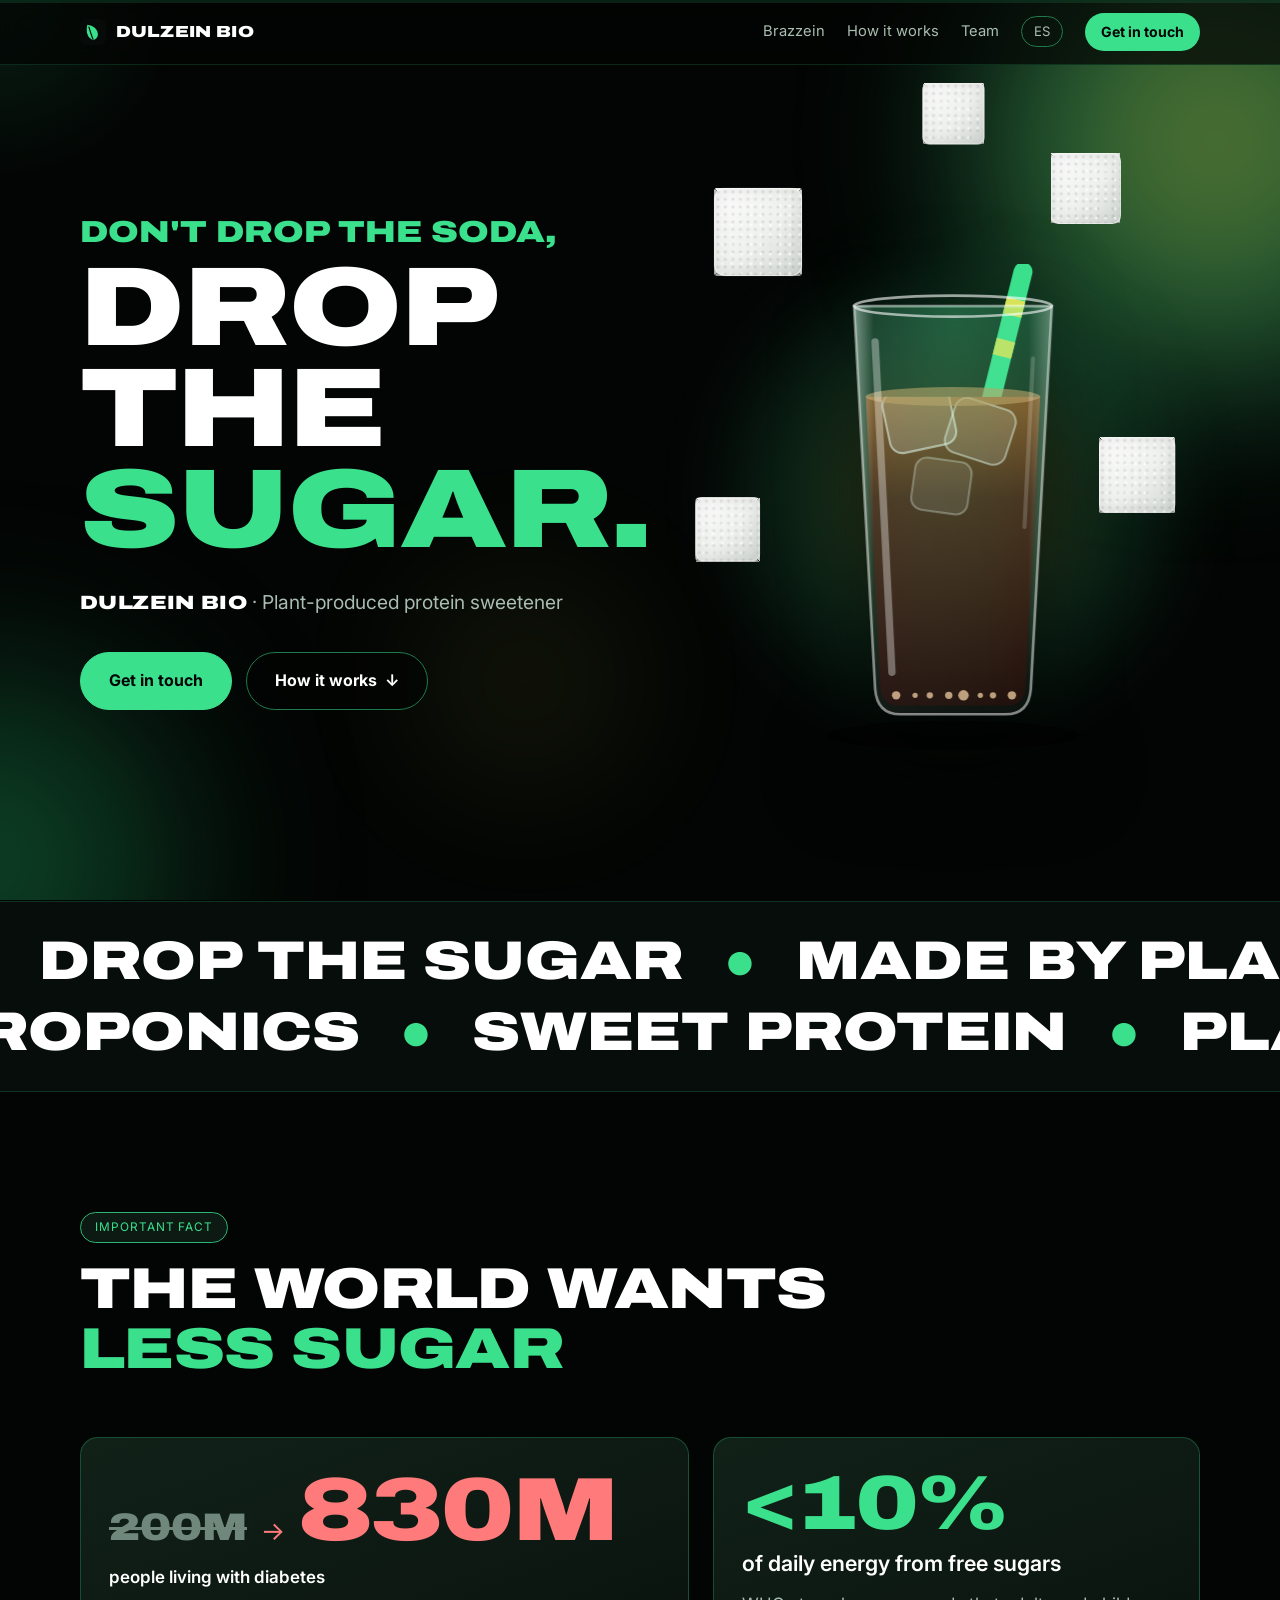
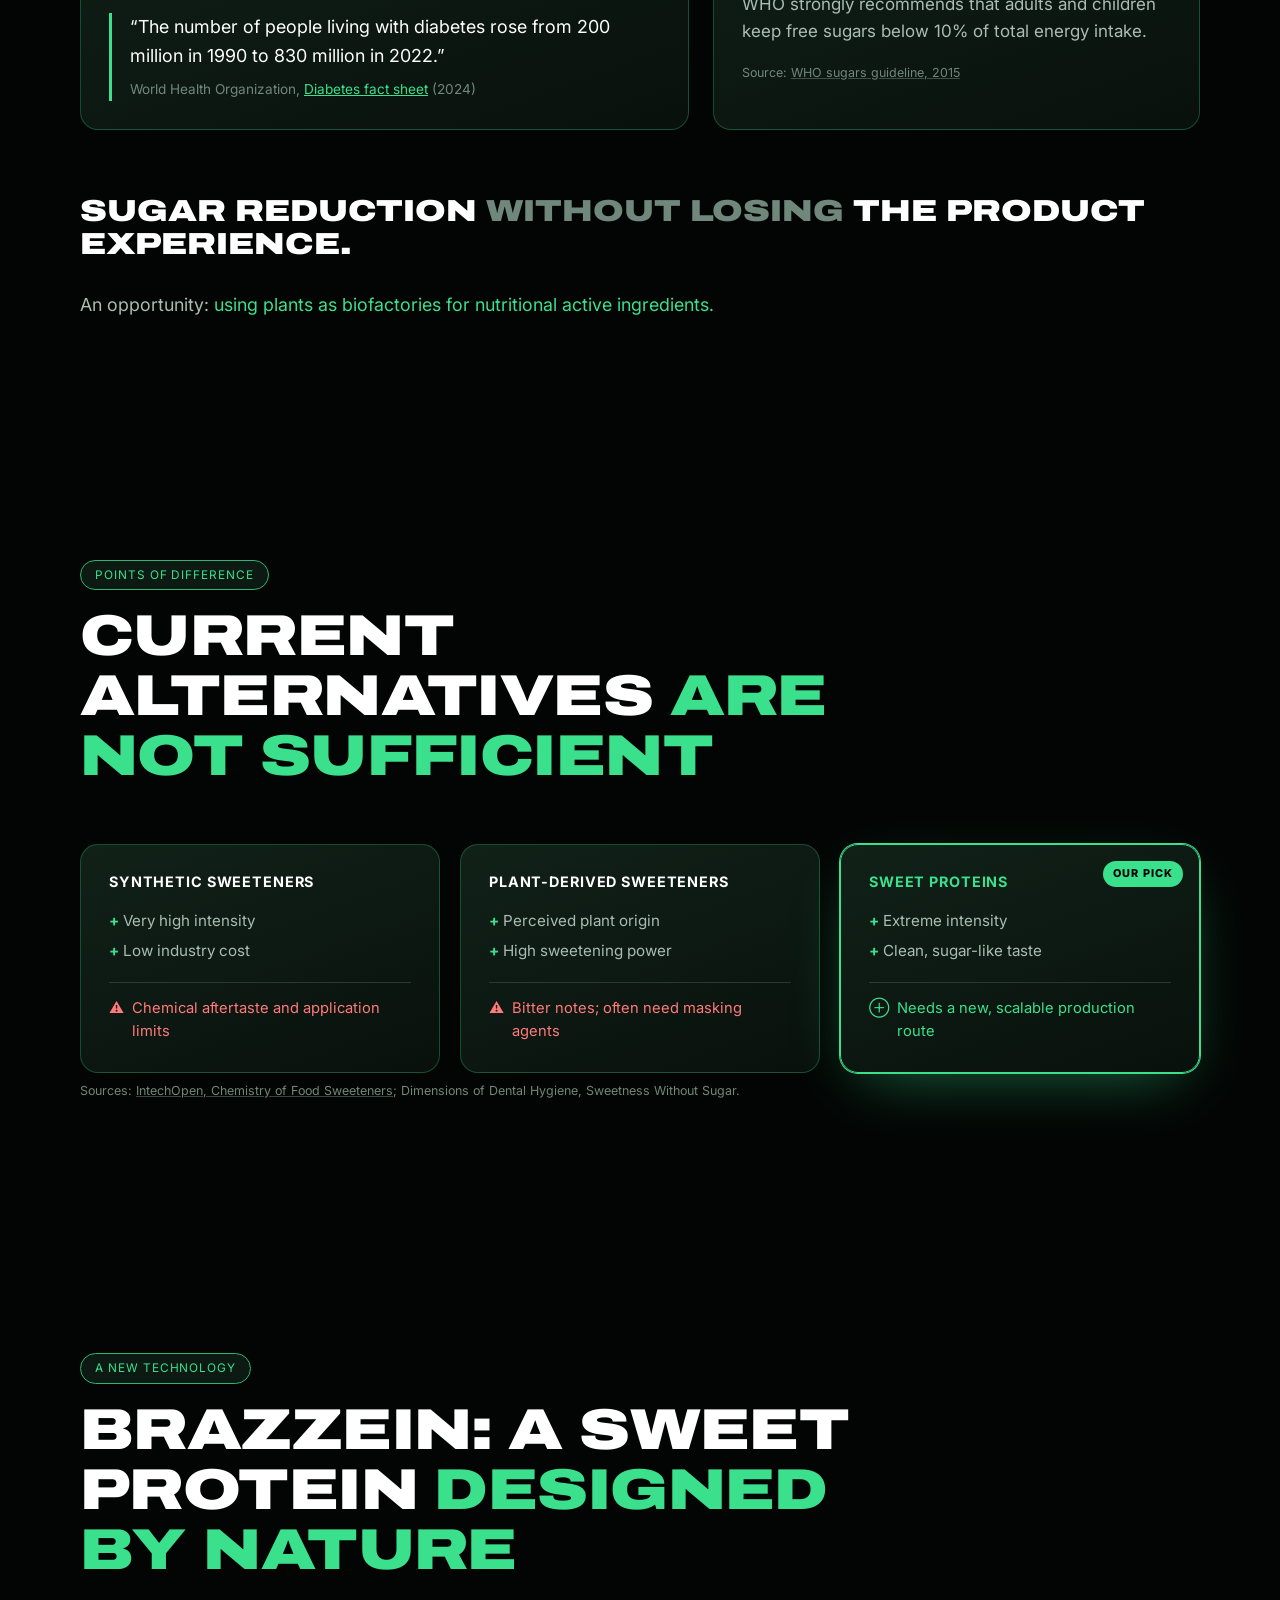
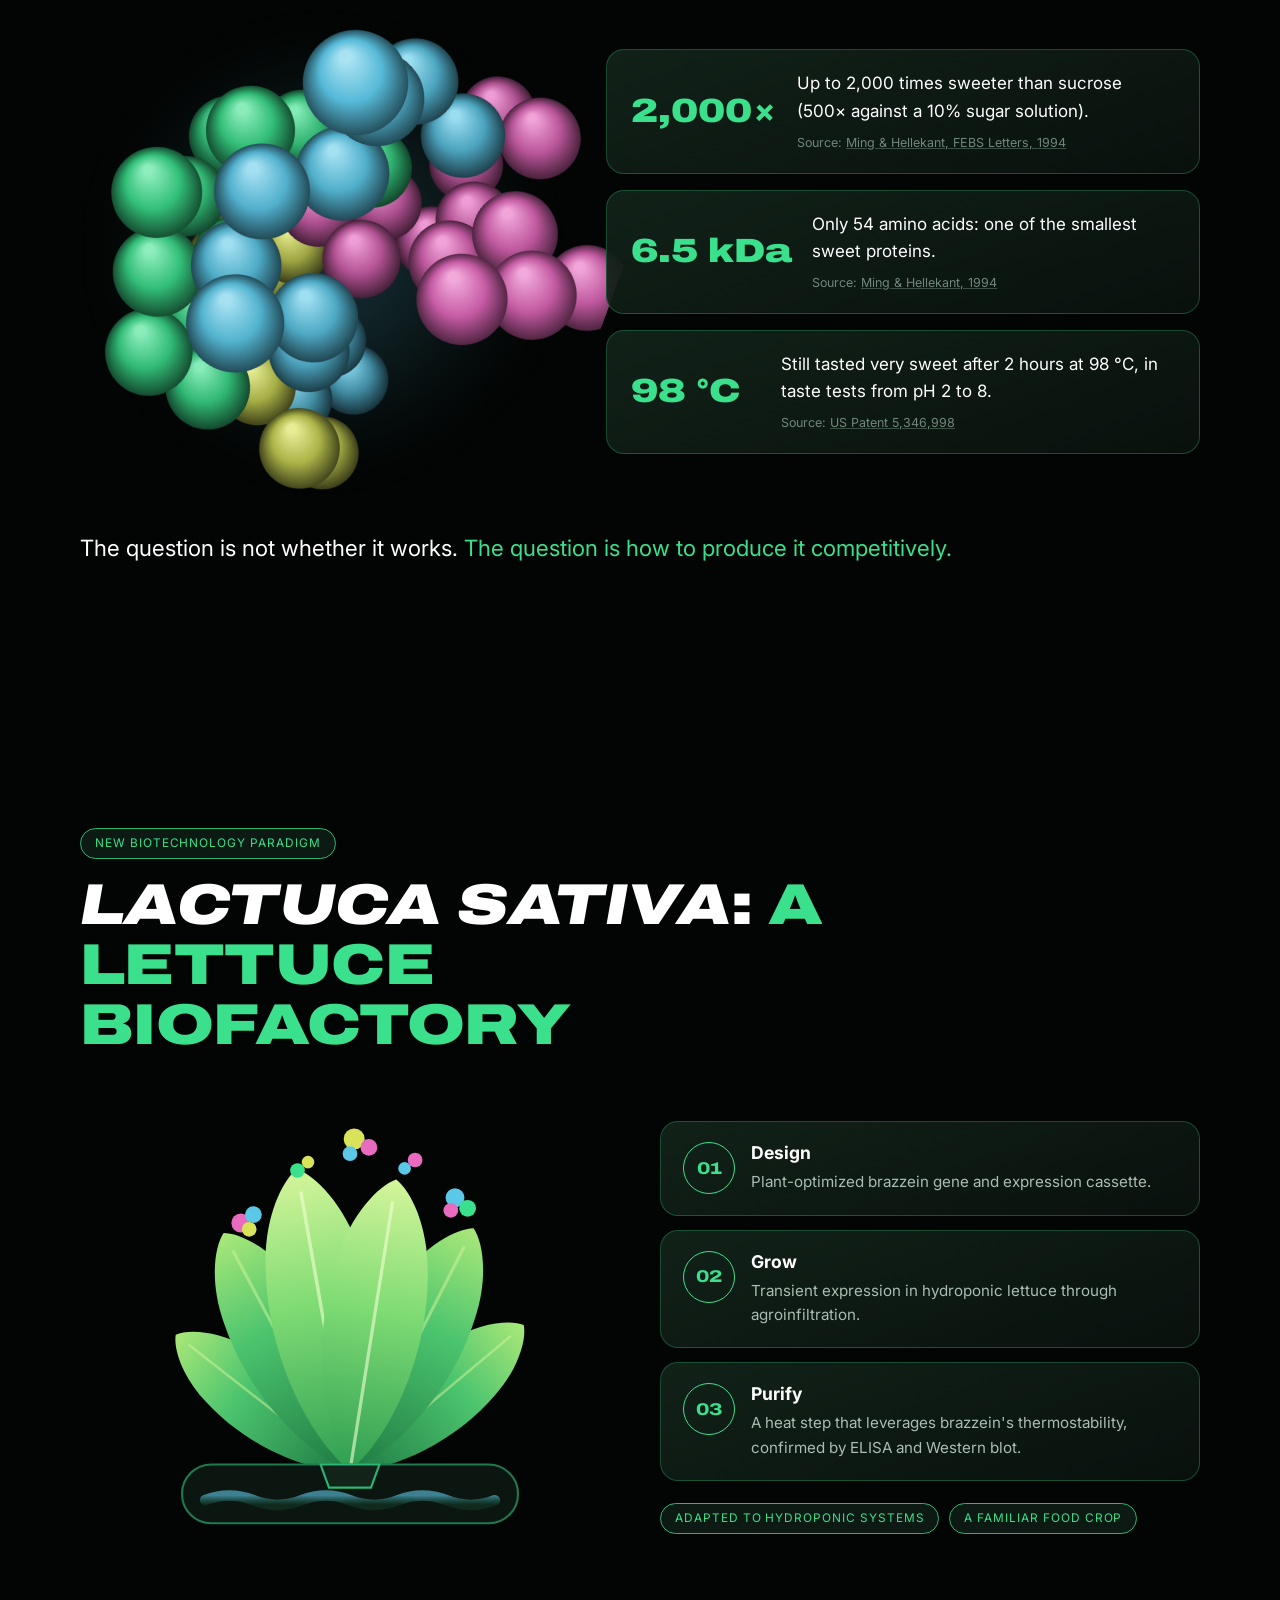
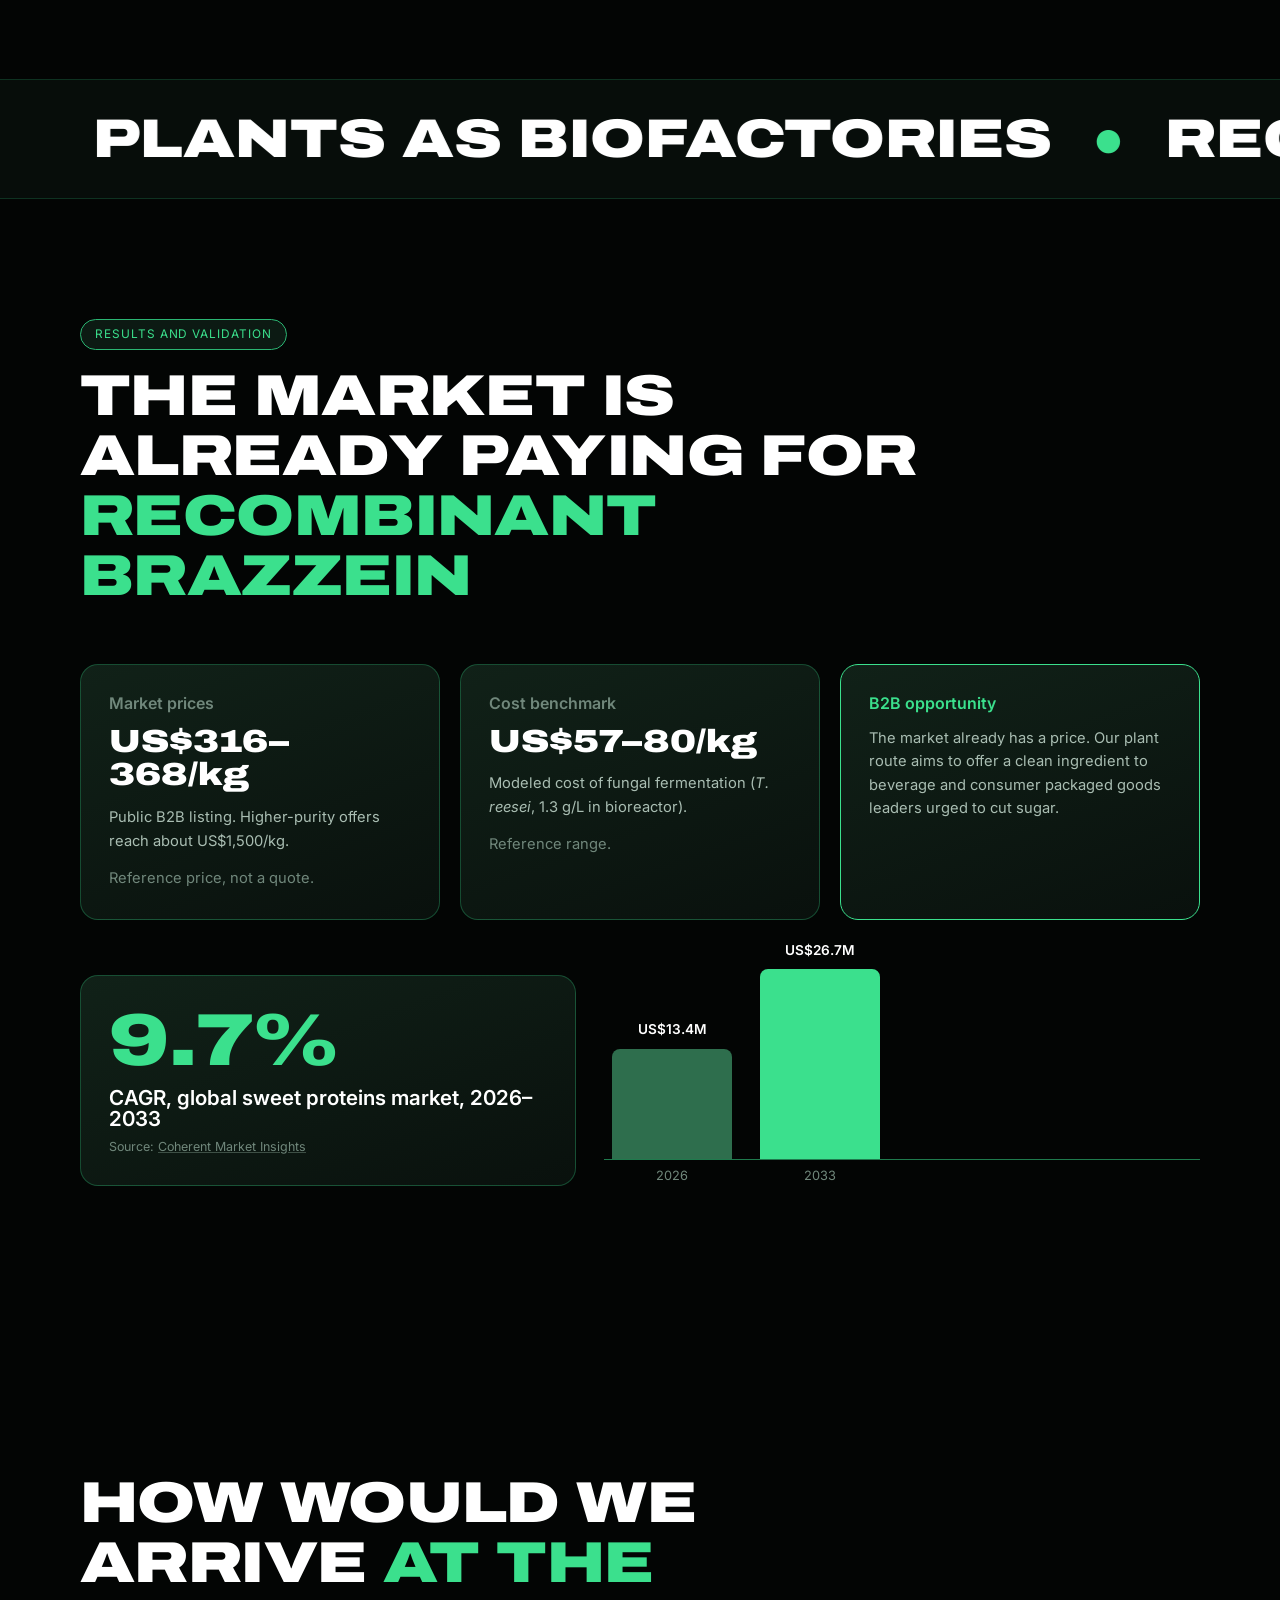
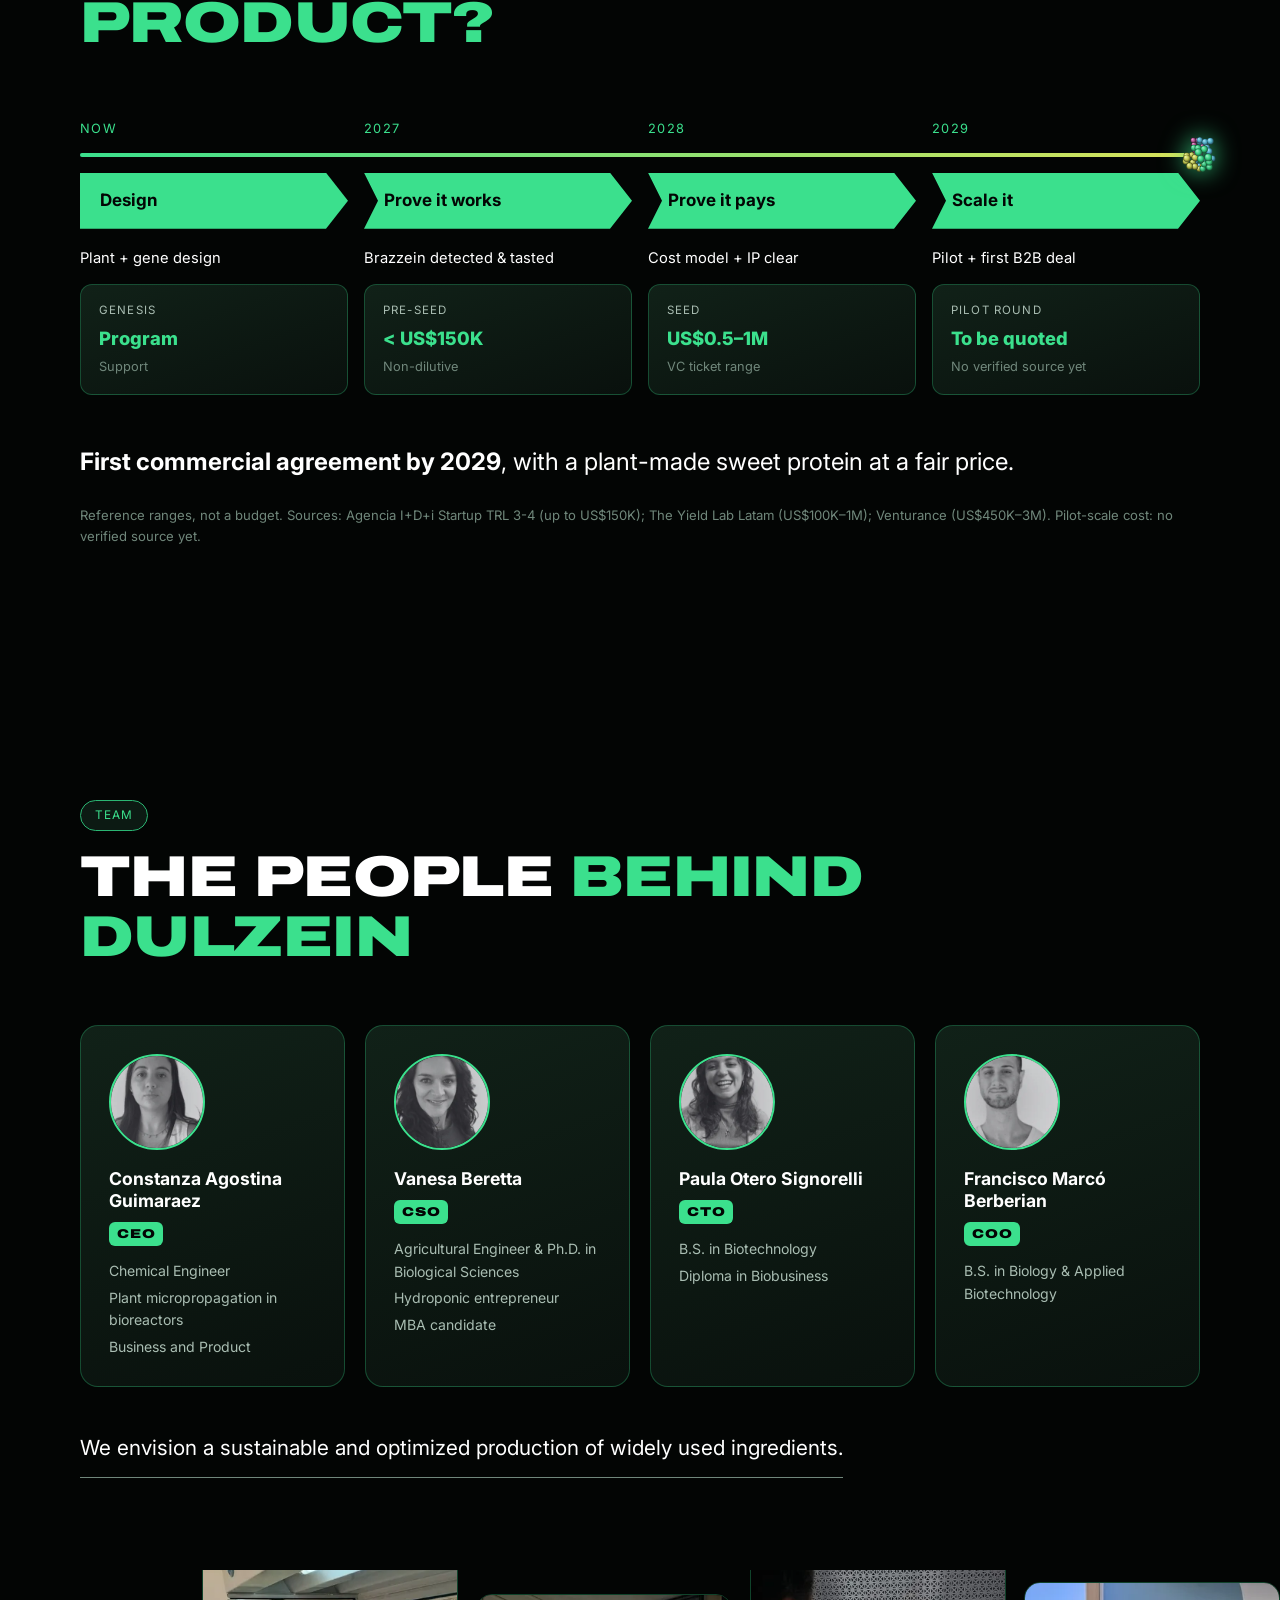
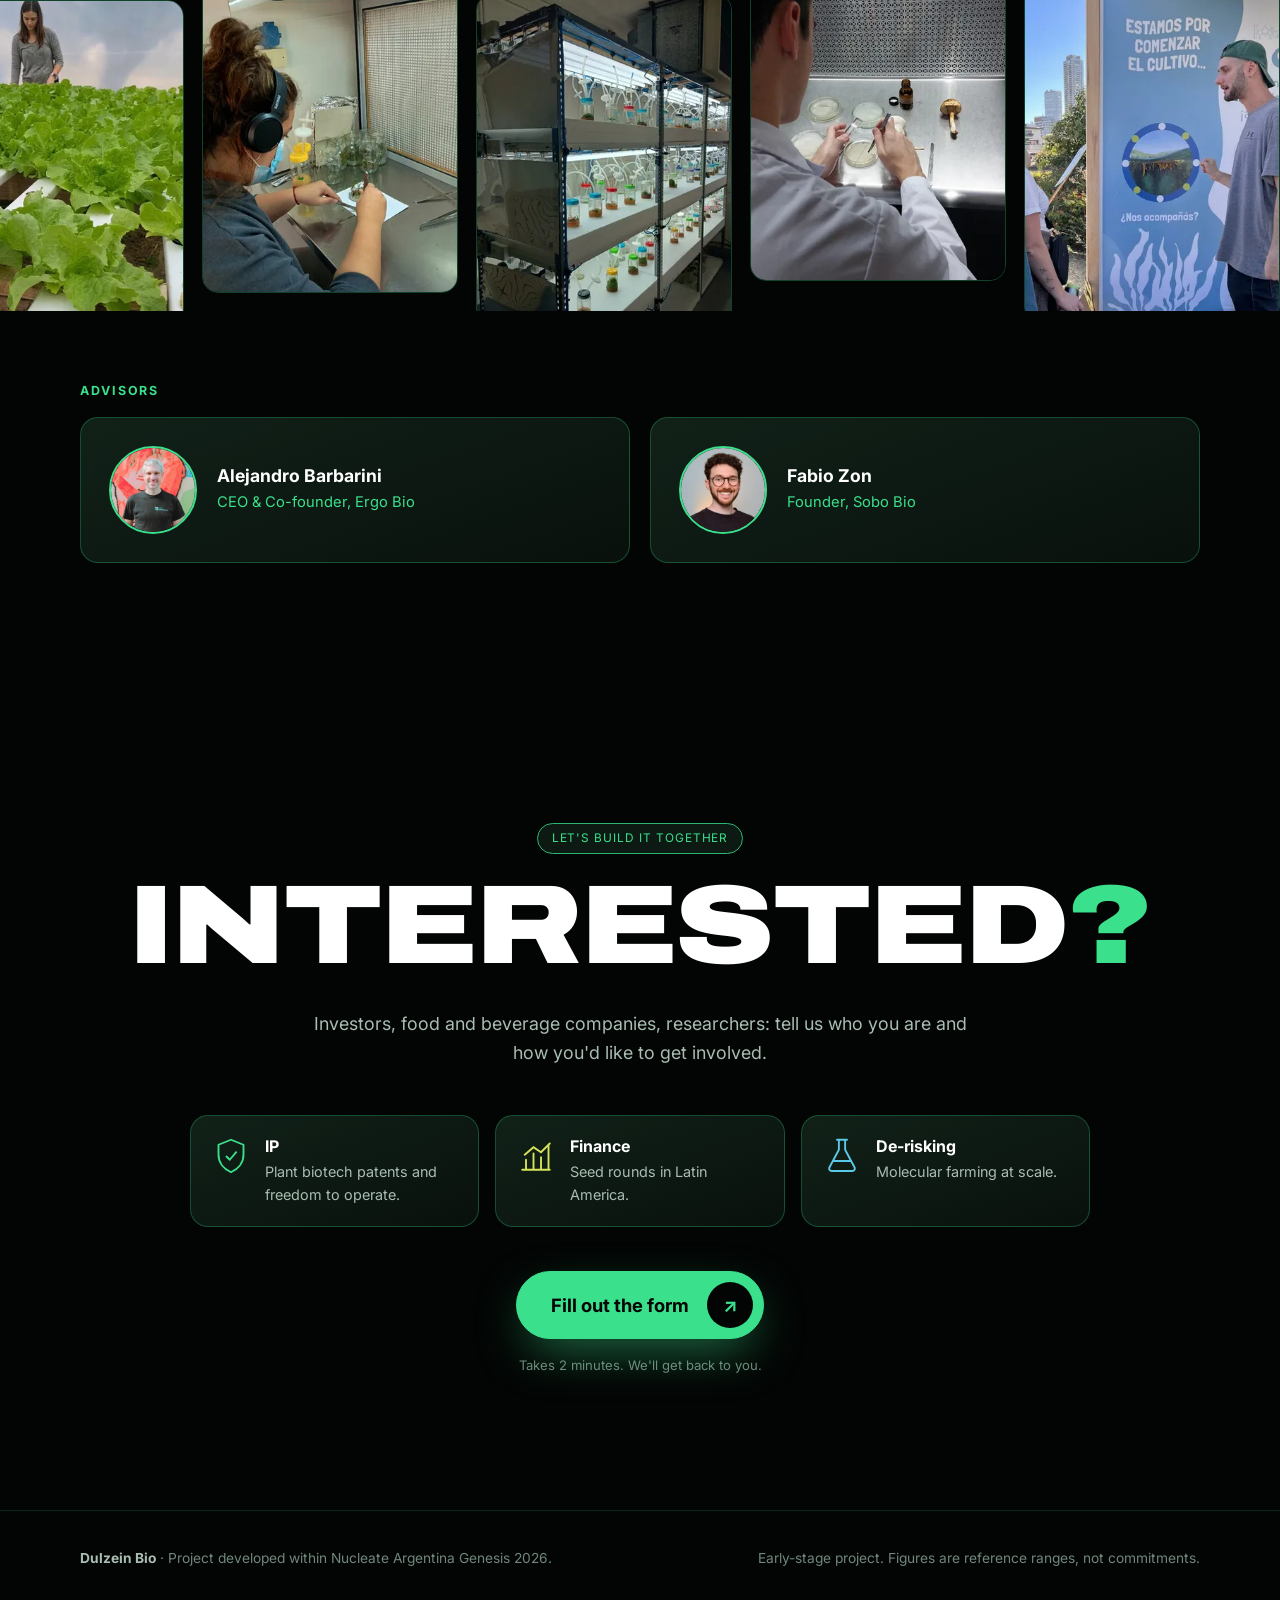
==== commit bab8a4ee: "Hero with soda glass and 3D sugar cubes; fix final CTA button - Hero: lighter copy (no Nucleate/Gene" ====
--- a/index.html
+++ b/index.html
@@ -81,30 +81,52 @@
   <main id="main">
     <!-- ===== Hero ===== -->
     <section class="hero" data-scroll="out">
-      <div class="cubes" aria-hidden="true">
-        <i class="cube" style="left:6%;--s:44px;--fall:700px;--spin:220deg;--r0:12deg"></i>
-        <i class="cube" style="left:44%;--s:30px;--fall:860px;--spin:-160deg;--r0:-20deg;top:4%"></i>
-        <i class="cube" style="left:58%;--s:38px;--fall:640px;--spin:120deg;--r0:30deg;top:70%"></i>
-        <i class="cube" style="left:88%;--s:52px;--fall:760px;--spin:-240deg;--r0:8deg;top:20%"></i>
-        <i class="cube" style="left:30%;--s:26px;--fall:900px;--spin:180deg;--r0:-35deg;top:82%"></i>
-        <i class="cube" style="left:94%;--s:30px;--fall:820px;--spin:-200deg;--r0:20deg;top:76%"></i>
-      </div>
-      <div class="wrap">
-        <div>
-          <span class="pill">Nucleate Argentina | Genesis 2026</span>
+      <div class="wrap">
+        <div class="hero-copy">
           <p class="pre">Don't drop the soda,</p>
           <h1 class="display">Drop the <span class="g">sugar.</span></h1>
-          <div class="brandline"><strong>DULZEIN BIO</strong><span>Plant-produced protein sweetener</span></div>
-          <p class="lead">Recombinant brazzein from plant biomass produced in hydroponics.</p>
+          <p class="tagline"><strong>Dulzein Bio</strong> <span aria-hidden="true">·</span> Plant-produced protein sweetener</p>
           <div class="actions">
             <a class="btn" href="#interested">Get in touch</a>
             <a class="btn ghost" href="#how">How it works <span aria-hidden="true">↓</span></a>
           </div>
         </div>
-        <div class="hero-mol">
-          <div class="float">
-            <canvas class="molecule" data-tilt data-start="0.4" role="img" aria-label="Rotating 3D model of brazzein: 54 spheres, one per amino acid"></canvas>
-          </div>
+        <div class="hero-art" aria-hidden="true">
+          <svg class="soda" viewBox="0 0 300 470">
+            <defs>
+              <linearGradient id="cola" x1="0" y1="0" x2="0" y2="1"><stop offset="0" stop-color="#8A4516"/><stop offset=".3" stop-color="#43180A"/><stop offset="1" stop-color="#120502"/></linearGradient>
+              <linearGradient id="glassFill" x1="0" x2="1"><stop offset="0" stop-color="#fff" stop-opacity=".5"/><stop offset=".1" stop-color="#fff" stop-opacity=".07"/><stop offset=".88" stop-color="#fff" stop-opacity=".04"/><stop offset="1" stop-color="#fff" stop-opacity=".35"/></linearGradient>
+              <radialGradient id="rimLight" cx=".5" cy="0" r="1"><stop offset="0" stop-color="#3BE08D" stop-opacity=".55"/><stop offset="1" stop-color="#3BE08D" stop-opacity="0"/></radialGradient>
+              <clipPath id="liquid"><path d="M67 126H233L219 404Q217 420 201 420H99Q83 420 81 404Z"/></clipPath>
+            </defs>
+            <ellipse cx="150" cy="448" rx="120" ry="14" fill="#000" opacity=".55"/>
+            <rect x="172" y="-6" width="18" height="310" rx="9" fill="#3BE08D" transform="rotate(14 181 150)"/>
+            <rect x="172" y="30" width="18" height="16" fill="#D9E35A" transform="rotate(14 181 150)"/>
+            <rect x="172" y="70" width="18" height="16" fill="#D9E35A" transform="rotate(14 181 150)"/>
+            <g clip-path="url(#liquid)">
+              <rect x="0" y="126" width="300" height="320" fill="url(#cola)"/>
+              <rect x="86" y="118" width="64" height="58" rx="12" fill="#fff" fill-opacity=".2" stroke="#fff" stroke-opacity=".55" stroke-width="2" transform="rotate(-12 118 147)"/>
+              <rect x="146" y="132" width="60" height="54" rx="12" fill="#fff" fill-opacity=".16" stroke="#fff" stroke-opacity=".45" stroke-width="2" transform="rotate(18 176 159)"/>
+              <rect x="112" y="186" width="54" height="50" rx="11" fill="#fff" fill-opacity=".1" stroke="#fff" stroke-opacity=".3" stroke-width="2" transform="rotate(8 139 211)"/>
+              <g class="fizz" fill="#FFD9A8" fill-opacity=".7">
+                <circle cx="96" cy="410" r="4" style="--d:0s"/><circle cx="128" cy="410" r="3" style="--d:.7s"/>
+                <circle cx="160" cy="410" r="5" style="--d:1.3s"/><circle cx="188" cy="410" r="3" style="--d:.3s"/>
+                <circle cx="206" cy="410" r="4" style="--d:1.9s"/><circle cx="114" cy="410" r="2.5" style="--d:2.4s"/>
+                <circle cx="146" cy="410" r="3.5" style="--d:2.9s"/><circle cx="176" cy="410" r="2.5" style="--d:1.1s"/>
+              </g>
+            </g>
+            <ellipse cx="150" cy="126" rx="83" ry="9" fill="#D4935A" opacity=".6"/>
+            <path d="M56 40H244L224 404Q222 428 200 428H100Q78 428 76 404Z" fill="url(#glassFill)" stroke="#fff" stroke-opacity=".5" stroke-width="2.5"/>
+            <path d="M56 40H244L224 404Q222 428 200 428H100Q78 428 76 404Z" fill="url(#rimLight)" opacity=".5"/>
+            <ellipse cx="150" cy="40" rx="94" ry="10" fill="none" stroke="#fff" stroke-opacity=".6" stroke-width="2.5"/>
+            <path d="M76 74L92 388" stroke="#fff" stroke-opacity=".35" stroke-width="7" stroke-linecap="round"/>
+            <path d="M226 90L218 250" stroke="#fff" stroke-opacity=".18" stroke-width="4" stroke-linecap="round"/>
+          </svg>
+          <div class="drop" style="--x:2%;--y:4%;--s:clamp(48px,6.4vw,88px);--fall:620px;--dx:-160px;--spin:-190deg;--t:.1s"><div class="scube" style="--rx:-22deg;--ry:34deg;--dur:16s"><i></i><i></i><i></i><i></i><i></i><i></i></div></div>
+          <div class="drop" style="--x:70%;--y:-2%;--s:clamp(40px,5.2vw,72px);--fall:700px;--dx:180px;--spin:220deg;--t:.3s"><div class="scube" style="--rx:30deg;--ry:-28deg;--dur:13s"><i></i><i></i><i></i><i></i><i></i><i></i></div></div>
+          <div class="drop" style="--x:44%;--y:-14%;--s:clamp(36px,4.6vw,64px);--fall:820px;--dx:40px;--spin:160deg;--t:.5s"><div class="scube" style="--rx:-40deg;--ry:12deg;--dur:11s"><i></i><i></i><i></i><i></i><i></i><i></i></div></div>
+          <div class="drop" style="--x:80%;--y:46%;--s:clamp(44px,5.6vw,78px);--fall:560px;--dx:220px;--spin:-140deg;--t:.7s"><div class="scube" style="--rx:16deg;--ry:52deg;--dur:15s"><i></i><i></i><i></i><i></i><i></i><i></i></div></div>
+          <div class="drop" style="--x:-2%;--y:56%;--s:clamp(38px,4.8vw,66px);--fall:600px;--dx:-200px;--spin:200deg;--t:.9s"><div class="scube" style="--rx:-12deg;--ry:-40deg;--dur:12s"><i></i><i></i><i></i><i></i><i></i><i></i></div></div>
         </div>
       </div>
     </section>
@@ -407,7 +429,7 @@
         </div>
         <div class="actions" data-reveal style="--d:3">
           <!-- GOOGLE_FORM_URL: replace with the team's Google Form link -->
-          <a class="btn big" href="https://forms.gle/REPLACE_ME" target="_blank" rel="noopener">Fill out the form <span aria-hidden="true">↗</span><span class="sr-only"> (opens in a new tab)</span></a>
+          <a class="btn btn-xl" href="https://forms.gle/REPLACE_ME" target="_blank" rel="noopener">Fill out the form <span class="btn-ico" aria-hidden="true">↗</span><span class="sr-only"> (opens in a new tab)</span></a>
         </div>
         <p class="small note" data-reveal style="--d:4">Takes 2 minutes. We'll get back to you.</p>
       </div>
--- a/assets/styles.css
+++ b/assets/styles.css
@@ -99,33 +99,50 @@
 .js [data-reveal].in { opacity: 1; transform: none; }
 
 /* ---------- Hero ---------- */
-.hero { min-height: calc(100vh - 64px); min-height: calc(100svh - 64px); display: flex; align-items: center; padding: 60px 0 100px; overflow: hidden; }
-.hero .wrap { display: grid; grid-template-columns: 1.15fr .85fr; align-items: center; gap: 24px; width: 100%; }
-.hero .wrap { z-index: 1; }
-.hero .pre { font-family: var(--display); font-stretch: 125%; font-weight: 900; text-transform: uppercase; color: var(--green); font-size: clamp(1rem, 3.2vw, 2rem); margin: 26px 0 0; line-height: 1.05; }
-.hero h1 { font-size: clamp(2.2rem, 10vw, 6.6rem); line-height: .92; margin-top: 8px; overflow-wrap: break-word; }
-.brandline { margin-top: 30px; display: flex; flex-wrap: wrap; align-items: baseline; gap: 4px 14px; }
-.brandline strong { font-family: var(--display); font-stretch: 125%; font-weight: 900; color: var(--white); font-size: clamp(1rem, 2vw, 1.3rem); letter-spacing: .02em; }
-.brandline span { color: var(--green); font-size: clamp(1rem, 2vw, 1.25rem); font-weight: 500; }
-.hero .lead { border-bottom: 1px solid var(--faint); padding-bottom: 14px; display: inline-block; font-size: 1rem; margin-top: 12px; }
-.hero .actions { display: flex; flex-wrap: wrap; gap: 14px; margin-top: 32px; }
-.hero .cubes { z-index: 0; }
-.hero-mol { position: relative; aspect-ratio: 1; width: 100%; max-width: 520px; justify-self: end; }
-.hero-mol::before { content: ""; position: absolute; inset: 12%; border-radius: 50%; background: radial-gradient(circle, rgba(232,107,192,.28), rgba(59,224,141,.12) 50%, transparent 70%); filter: blur(30px); }
+.hero { min-height: calc(100vh - 64px); min-height: calc(100svh - 64px); display: flex; align-items: center; padding: 40px 0 80px; overflow: hidden; }
+.hero .wrap { display: grid; grid-template-columns: 1.1fr .9fr; align-items: center; gap: 24px; width: 100%; z-index: 1; }
+.hero .pre { font-family: var(--display); font-stretch: 125%; font-weight: 900; text-transform: uppercase; color: var(--green); font-size: clamp(1rem, 2.8vw, 1.9rem); margin: 0; line-height: 1.05; }
+.hero h1 { font-size: clamp(2.6rem, 10vw, 7rem); line-height: .9; margin-top: 10px; overflow-wrap: break-word; }
+.tagline { margin: 26px 0 0; font-size: clamp(1rem, 1.8vw, 1.2rem); color: var(--text); }
+.tagline strong { font-family: var(--display); font-stretch: 125%; font-weight: 900; color: var(--white); letter-spacing: .02em; text-transform: uppercase; }
+.hero .actions { display: flex; flex-wrap: wrap; gap: 14px; margin-top: 34px; }
 .molecule { position: relative; width: 100%; height: 100%; }
-.float { width: 100%; height: 100%; animation: bob 6s ease-in-out infinite; }
-@keyframes bob { 50% { transform: translateY(-14px); } }
-.scroll-hint { position: absolute; left: 50%; bottom: 26px; transform: translateX(-50%); display: flex; flex-direction: column; align-items: center; gap: 8px; font-size: .72rem; letter-spacing: .18em; text-transform: uppercase; color: var(--faint); text-decoration: none; }
-.scroll-hint span { width: 22px; height: 36px; border: 2px solid var(--faint); border-radius: 12px; position: relative; }
-.scroll-hint span::after { content: ""; position: absolute; left: 50%; top: 6px; width: 4px; height: 8px; margin-left: -2px; border-radius: 2px; background: var(--green); animation: wheel 1.6s infinite; }
-@keyframes wheel { 0% { opacity: 0; transform: translateY(0); } 30% { opacity: 1; } 100% { opacity: 0; transform: translateY(12px); } }
+
+/* Hero art: glass of soda + 3D sugar cubes that drop away on scroll */
+.hero-art { position: relative; width: 100%; max-width: 520px; aspect-ratio: 5 / 6; justify-self: center; }
+.hero-art::before { content: ""; position: absolute; inset: 10% 0 0; border-radius: 50%; background: radial-gradient(circle, rgba(217,227,90,.28), rgba(59,224,141,.14) 45%, transparent 70%); filter: blur(30px); }
+.soda { position: absolute; left: 50%; bottom: 0; width: 64%; translate: -50% 0; transform: rotate(calc(var(--p, 0) * -8deg)) scale(calc(1 - var(--p, 0) * .12)); transform-origin: 50% 100%; filter: drop-shadow(0 30px 40px rgba(0,0,0,.6)); }
+.js .soda { animation: rise 1s cubic-bezier(.2,.8,.2,1) both; }
+@keyframes rise { from { opacity: 0; translate: -50% 40px; } }
+.fizz circle { animation: fizz 3.4s linear infinite; animation-delay: var(--d, 0s); }
+@keyframes fizz { 0% { transform: translateY(0); opacity: 0; } 10% { opacity: 1; } 100% { transform: translateY(-280px); opacity: 0; } }
+.drop { position: absolute; left: var(--x); top: var(--y); width: var(--s); height: var(--s); perspective: 600px;
+  transform: translate(calc(var(--p, 0) * var(--dx, 0px)), calc(var(--p, 0) * var(--fall, 600px))) rotate(calc(var(--p, 0) * var(--spin, 180deg))); }
+.js .drop { animation: dropin 1.1s cubic-bezier(.3,1.35,.5,1) both; animation-delay: var(--t, 0s); }
+@keyframes dropin { from { translate: 0 -70vh; opacity: 0; } 60% { opacity: 1; } }
+.scube { position: relative; width: 100%; height: 100%; transform-style: preserve-3d; animation: tumble var(--dur, 14s) linear infinite; }
+@keyframes tumble { from { transform: rotateX(var(--rx)) rotateY(var(--ry)); } to { transform: rotateX(calc(var(--rx) + 360deg)) rotateY(calc(var(--ry) + 360deg)); } }
+.scube i { position: absolute; inset: 0; border-radius: 12%;
+  background: radial-gradient(rgba(120,110,95,.18) 1px, transparent 1.7px) 0 0 / 7px 7px, radial-gradient(rgba(255,255,255,.9) 1px, transparent 1.6px) 3px 3px / 9px 9px, linear-gradient(135deg, #FFFFFF, #EEF1EE 55%, #D3DAD5);
+  box-shadow: inset 0 0 0 1px rgba(255,255,255,.6), inset 0 0 18px rgba(0,0,0,.1); }
+.scube i:nth-child(1) { transform: translateZ(calc(var(--s) / 2)); }
+.scube i:nth-child(2) { transform: rotateY(180deg) translateZ(calc(var(--s) / 2)); filter: brightness(.72); }
+.scube i:nth-child(3) { transform: rotateY(90deg) translateZ(calc(var(--s) / 2)); filter: brightness(.88); }
+.scube i:nth-child(4) { transform: rotateY(-90deg) translateZ(calc(var(--s) / 2)); filter: brightness(.8); }
+.scube i:nth-child(5) { transform: rotateX(90deg) translateZ(calc(var(--s) / 2)); filter: brightness(1.05); }
+.scube i:nth-child(6) { transform: rotateX(-90deg) translateZ(calc(var(--s) / 2)); filter: brightness(.65); }
+
+/* Hero scroll-out: copy lifts and fades */
+.hero-copy > * { transform: translateY(calc(var(--p, 0) * -110px)); opacity: calc(1 - var(--p, 0) * 1.5); }
+.hero-copy .actions { transform: translateY(calc(var(--p, 0) * -60px)); }
+
 @media (max-width: 860px) {
-  .hero .wrap { grid-template-columns: 1fr; }
-  .hero-mol { order: -1; max-width: 240px; justify-self: center; margin-bottom: -30px; }
-  .hero { padding-top: 16px; padding-bottom: 90px; }
-  .hero .pre { margin-top: 12px; }
-}
-@media (max-width: 480px) { .hero .actions .btn { flex: 1 1 100%; justify-content: center; } }
+  .hero { padding: 8px 0 72px; align-items: flex-start; }
+  .hero .wrap { grid-template-columns: 1fr; gap: 0; }
+  .hero-art { order: -1; max-width: 300px; margin: 0 auto -6px; }
+  .hero h1 { font-size: clamp(2.6rem, 13vw, 5rem); }
+}
+@media (max-width: 480px) { .hero .actions .btn { flex: 1 1 100%; justify-content: center; } .hero-art { max-width: 250px; } }
 
 /* ---------- L1 Problem ---------- */
 .problem-grid { display: grid; grid-template-columns: 1.25fr 1fr; gap: 24px; margin-top: 56px; }
@@ -284,23 +301,15 @@
 .ask h3 { color: var(--white); font-size: 1rem; }
 .ask p { margin: 4px 0 0; font-size: .9rem; }
 .cta .actions { margin-top: 44px; display: flex; justify-content: center; gap: 14px; flex-wrap: wrap; }
-.cta .btn.big { padding: 20px 40px; font-size: 1.15rem; box-shadow: 0 0 0 0 rgba(59,224,141,.6); animation: pulse 2.4s infinite; }
-@keyframes pulse { 0% { box-shadow: 0 0 0 0 rgba(59,224,141,.55); } 70% { box-shadow: 0 0 0 22px rgba(59,224,141,0); } 100% { box-shadow: 0 0 0 0 rgba(59,224,141,0); } }
+.btn-xl { padding: 10px 10px 10px 34px; gap: 18px; font-size: 1.15rem; color: var(--bg); position: relative; overflow: hidden; box-shadow: 0 18px 50px -12px rgba(59,224,141,.55); }
+.btn-xl::before { content: ""; position: absolute; top: 0; bottom: 0; width: 40%; left: -60%; background: linear-gradient(100deg, transparent, rgba(255,255,255,.55), transparent); transform: skewX(-20deg); animation: shine 3.6s ease-in-out infinite; }
+@keyframes shine { 0%, 55% { left: -60%; } 100% { left: 130%; } }
+.btn-xl .btn-ico { width: 46px; height: 46px; border-radius: 50%; display: grid; place-items: center; background: var(--bg); color: var(--green); font-size: 1.2rem; transition: transform .35s cubic-bezier(.2,.8,.2,1); }
+.btn-xl:hover { background: var(--white); color: var(--bg); transform: translateY(-3px); }
+.btn-xl:hover .btn-ico { transform: rotate(45deg); }
 .cta .note { margin-top: 16px; }
-@media (max-width: 480px) { .cta .btn.big { width: 100%; justify-content: center; } }
-
-/* Sugar cubes (hero): fall as the hero scrolls away */
-.cubes { position: absolute; inset: 0; pointer-events: none; z-index: 0; opacity: .8; }
-.cube { position: absolute; top: 12%; width: var(--s, 46px); height: var(--s, 46px); border-radius: 8px; background: linear-gradient(140deg, #fff 0%, #E9EEEA 45%, #B9C4BD 100%); box-shadow: inset -4px -6px 0 rgba(0,0,0,.08), 0 10px 30px rgba(0,0,0,.4);
-  transform: translateY(calc(var(--p, 0) * var(--fall, 900px))) rotate(calc(var(--r0, 0deg) + var(--p, 0) * var(--spin, 200deg))); animation: drift 7s ease-in-out infinite alternate; }
-.cube::after { content: ""; position: absolute; inset: 18%; border-radius: 4px; background-image: radial-gradient(rgba(0,0,0,.08) 1px, transparent 1.5px); background-size: 6px 6px; }
-@keyframes drift { to { translate: 0 -14px; } }
-@media (max-width: 860px) { .cube { --s: 28px !important; } }
-
-/* Hero scroll-out: title lifts and fades, molecule zooms */
-.hero h1, .hero .pre { transform: translateY(calc(var(--p, 0) * -120px)); opacity: calc(1 - var(--p, 0) * 1.4); }
-.hero .brandline, .hero .lead, .hero .actions { transform: translateY(calc(var(--p, 0) * -60px)); opacity: calc(1 - var(--p, 0) * 1.6); }
-.hero-mol { transform: scale(calc(1 + var(--p, 0) * .7)) rotate(calc(var(--p, 0) * 50deg)); }
+@media (max-width: 480px) { .btn-xl { width: 100%; justify-content: space-between; } }
+
 
 /* Word-by-word heading reveal */
 .w { display: inline-block; overflow: hidden; vertical-align: top; padding-bottom: .06em; }
@@ -331,6 +340,7 @@
   html { scroll-behavior: auto; }
   *, *::before, *::after { animation: none !important; transition: none !important; }
   .js [data-reveal], .js [data-split] .w > span { opacity: 1; transform: none; }
-  .hero h1, .hero .pre, .hero .brandline, .hero .lead, .hero .actions, .hero-mol, .marquee .row, .gallery-track, .gallery figure { transform: none !important; opacity: 1 !important; }
-  .cube, .cursor-glow { display: none; }
-}
+  .hero-copy > *, .drop, .soda, .marquee .row, .gallery-track, .gallery figure { transform: none !important; opacity: 1 !important; }
+  .js .drop, .js .soda { animation: none !important; }
+  .cursor-glow { display: none; }
+}
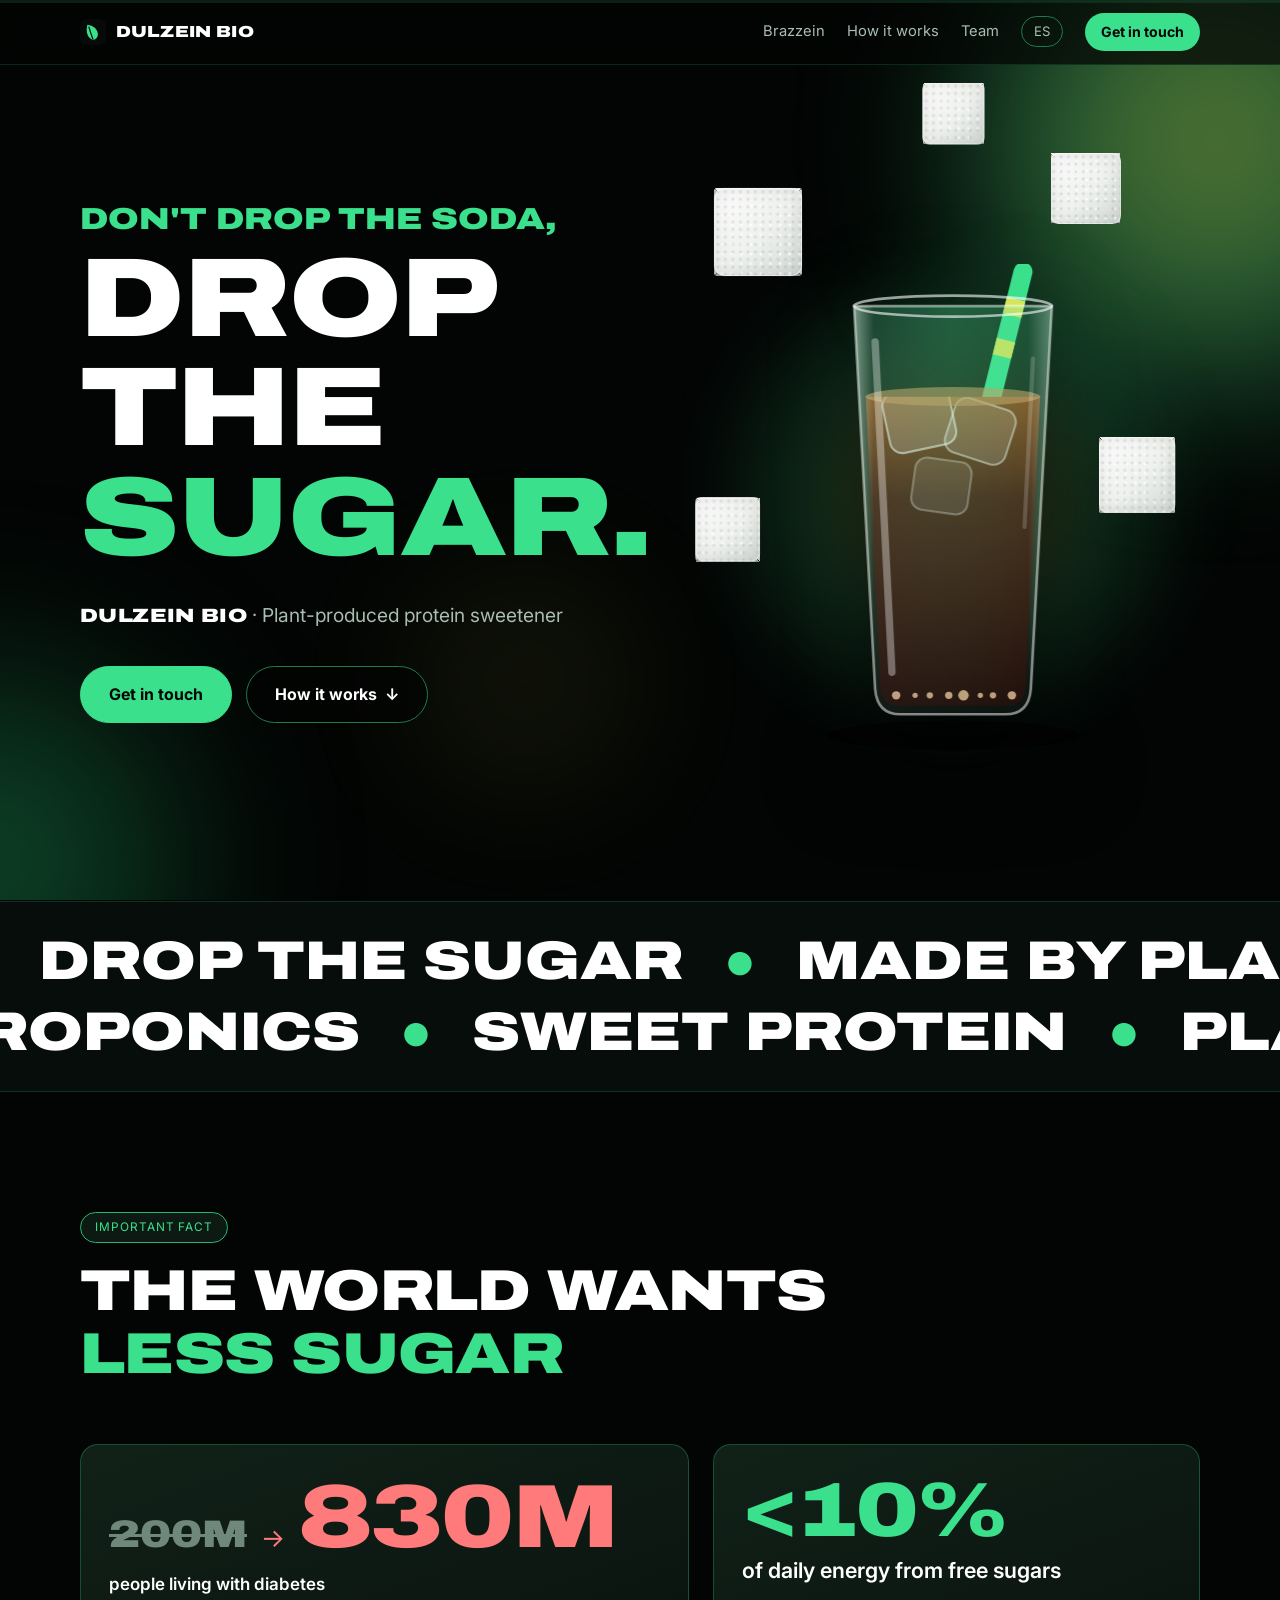
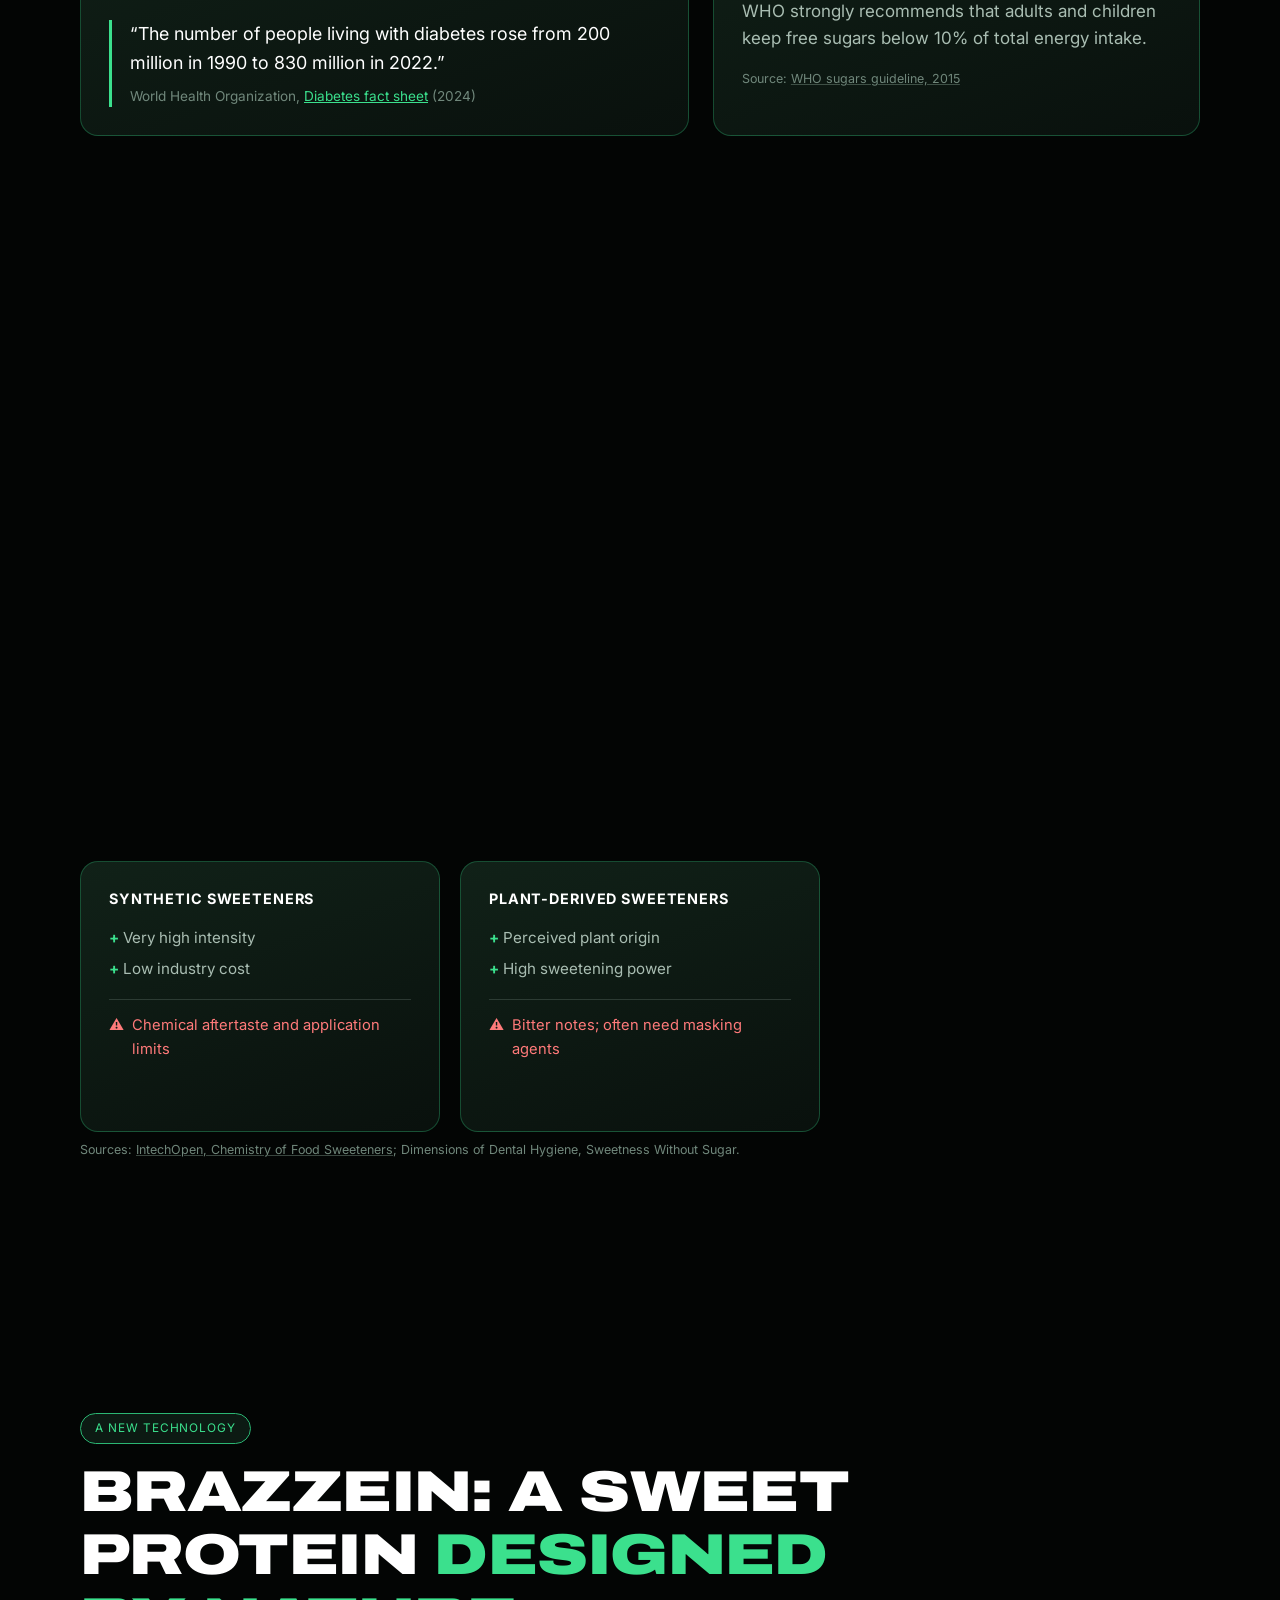
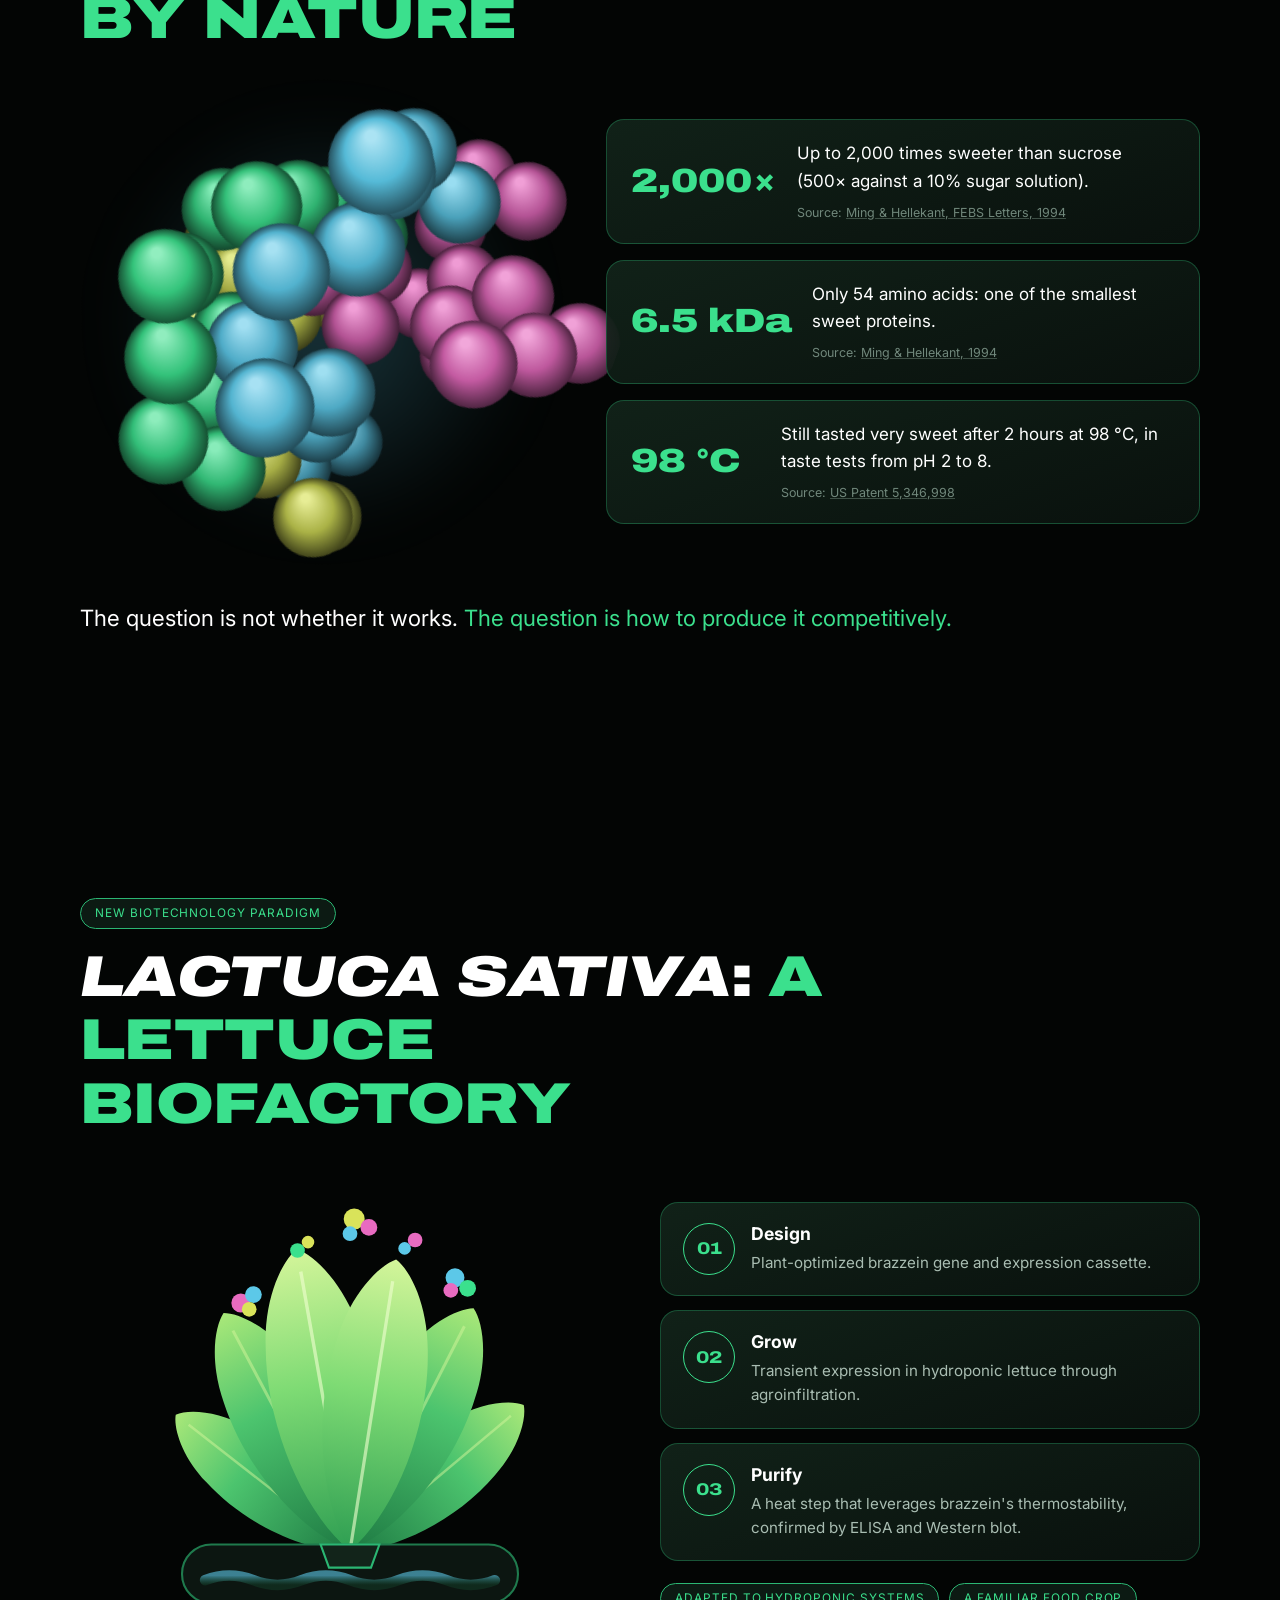
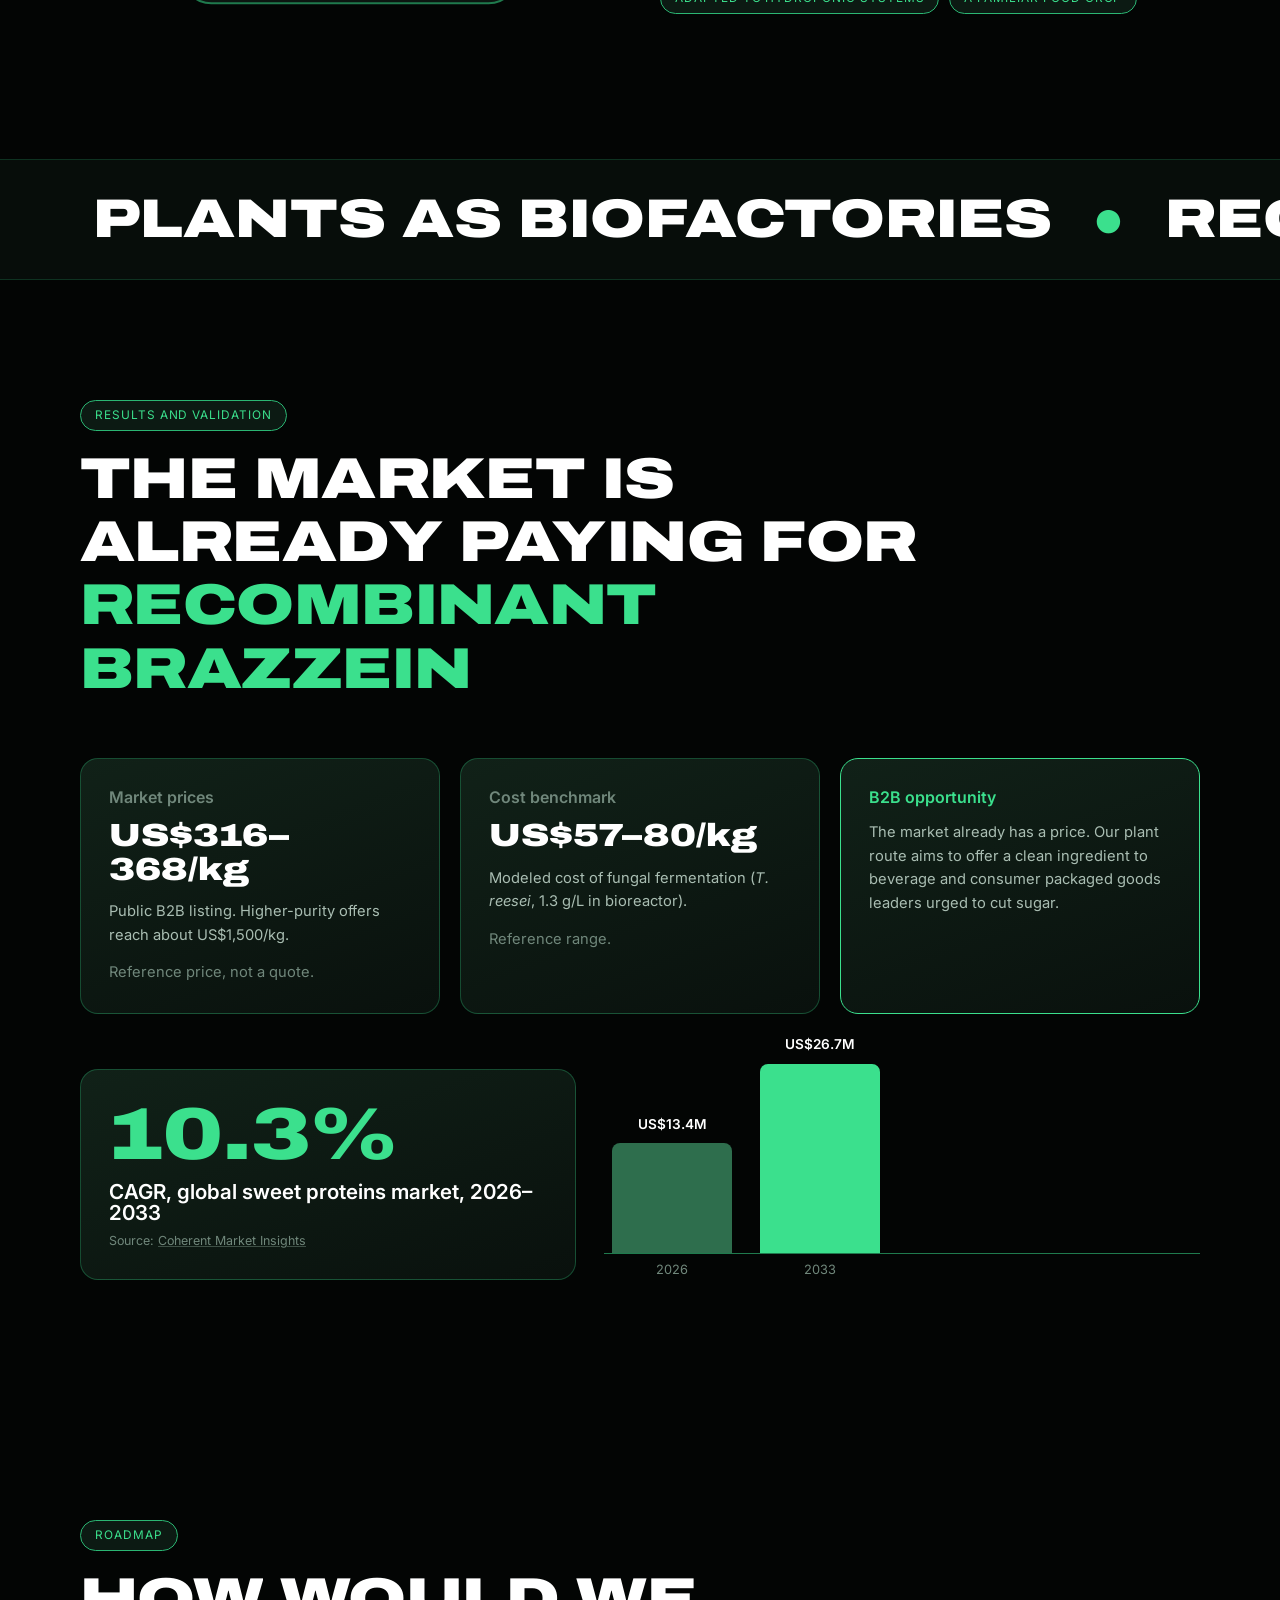
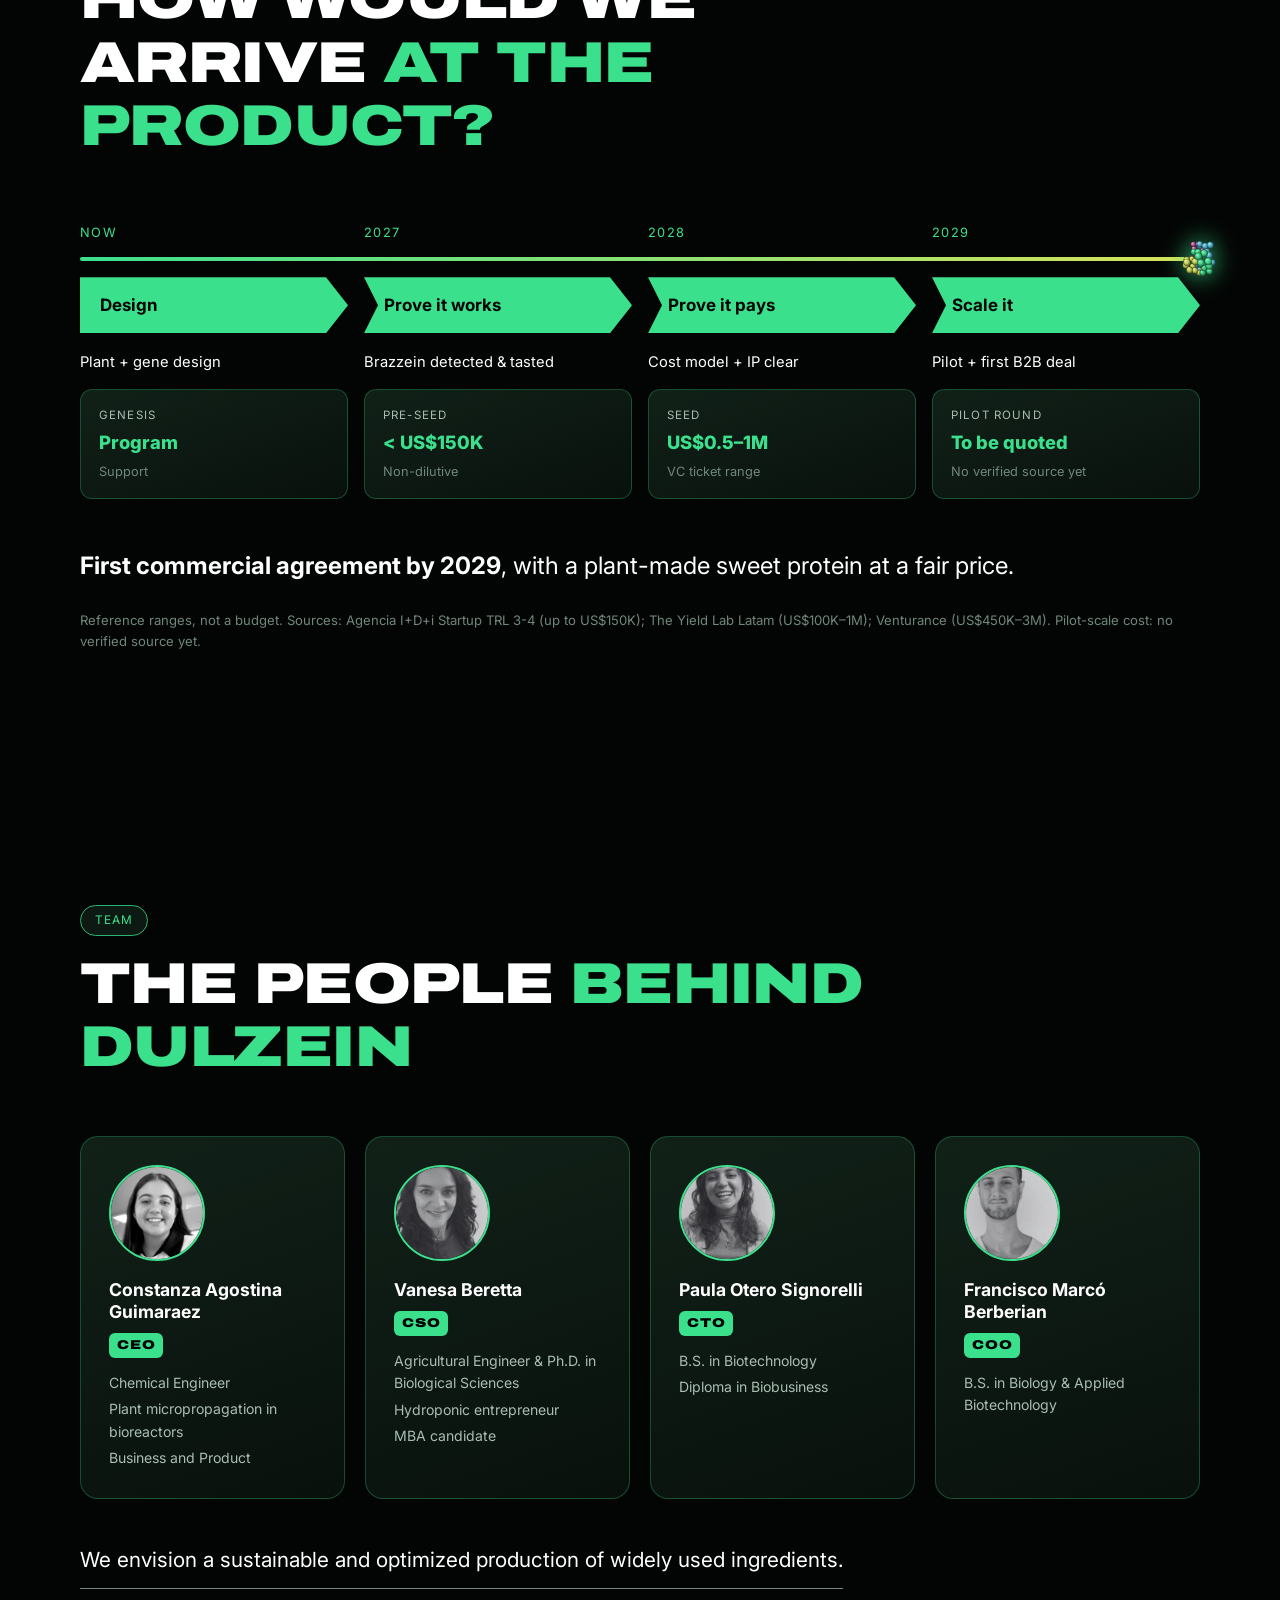
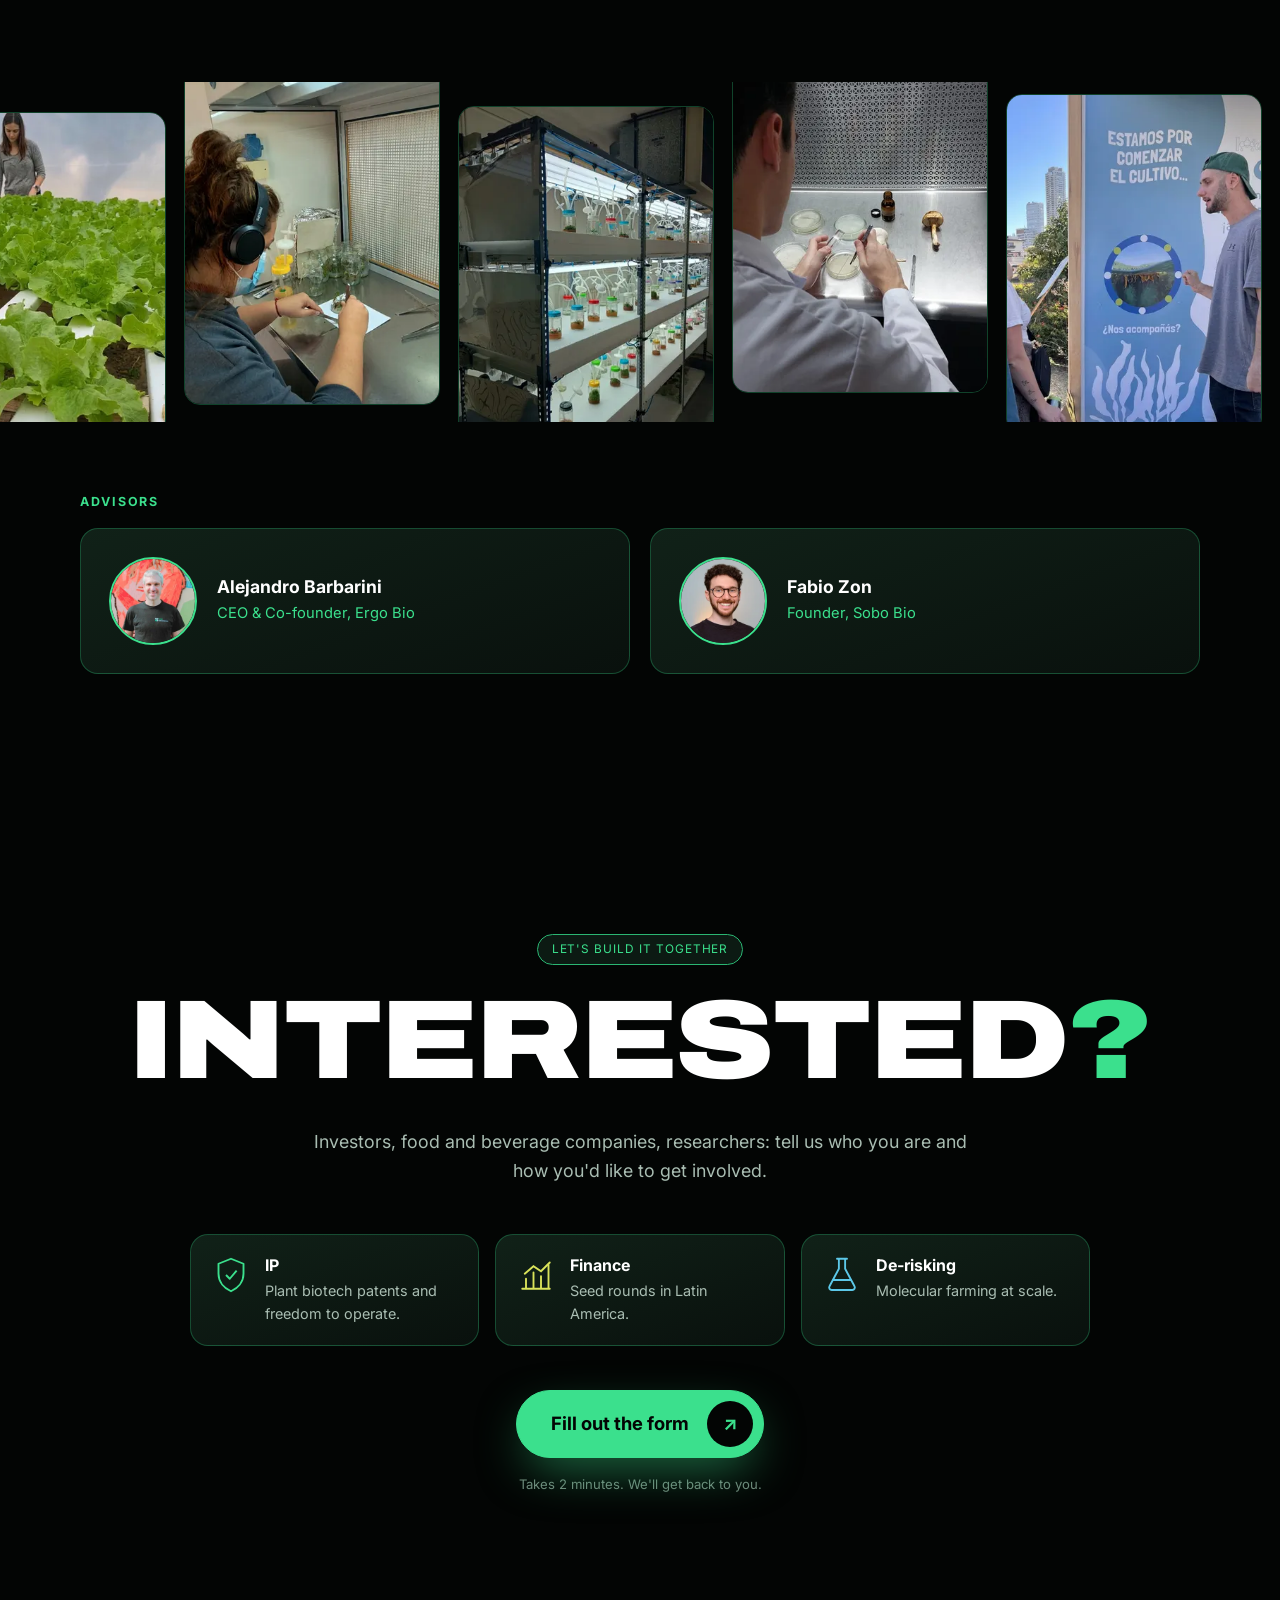
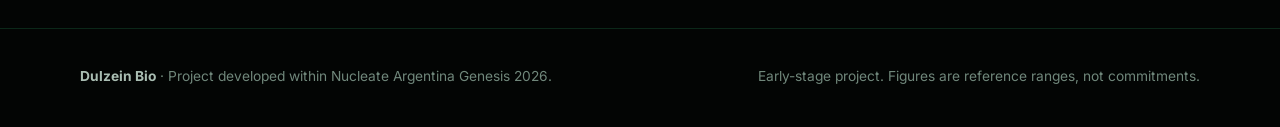
==== commit a0c74432: "New CEO photo, infinite mobile gallery, Spanish copy and spacing - Replace CEO portrait with the new" ====
--- a/index.html
+++ b/index.html
@@ -206,12 +206,12 @@
               <p>Up to 2,000 times sweeter than sucrose (500× against a 10% sugar solution).<span class="src">Source: <a href="https://pubmed.ncbi.nlm.nih.gov/7957951/" rel="noopener">Ming &amp; Hellekant, FEBS Letters, 1994</a></span></p>
             </div>
             <div class="card stat tilt" data-reveal="right" style="--d:1">
-              <div class="num">6.5 kDa</div>
+              <div class="num">6.5&nbsp;kDa</div>
               <p>Only <span data-count="54">54</span> amino acids: one of the smallest sweet proteins.<span class="src">Source: <a href="https://pubmed.ncbi.nlm.nih.gov/7957951/" rel="noopener">Ming &amp; Hellekant, 1994</a></span></p>
             </div>
             <div class="card stat tilt" data-reveal="right" style="--d:2">
-              <div class="num"><span data-count="98">98</span> °C</div>
-              <p>Still tasted very sweet after 2 hours at 98 °C, in taste tests from pH 2 to 8.<span class="src">Source: <a href="https://patents.google.com/patent/US5346998" rel="noopener">US Patent 5,346,998</a></span></p>
+              <div class="num"><span data-count="98">98</span>&nbsp;°C</div>
+              <p>Still tasted very sweet after 2 hours at 98&nbsp;°C, in taste tests from pH 2 to&nbsp;8.<span class="src">Source: <a href="https://patents.google.com/patent/US5346998" rel="noopener">US Patent 5,346,998</a></span></p>
             </div>
           </div>
         </div>
@@ -397,11 +397,11 @@
         <div class="advisor-grid">
           <div class="card advisor tilt" data-reveal style="--d:0">
             <img class="photo" src="/assets/img/advisor-barbarini.webp" alt="" width="88" height="88" loading="lazy" decoding="async">
-            <div><h3>Alejandro Barbarini</h3><p>CEO &amp; Co-founder, Ergo Bio</p></div>
+            <div><h3>Alejandro Barbarini</h3><p>CEO &amp; Co-founder, Ergo&nbsp;Bio</p></div>
           </div>
           <div class="card advisor tilt" data-reveal style="--d:1">
             <img class="photo" src="/assets/img/advisor-zon.webp" alt="" width="88" height="88" loading="lazy" decoding="async">
-            <div><h3>Fabio Zon</h3><p>Founder, Sobo Bio</p></div>
+            <div><h3>Fabio Zon</h3><p>Founder, Sobo&nbsp;Bio</p></div>
           </div>
         </div>
       </div>
--- a/assets/styles.css
+++ b/assets/styles.css
@@ -72,7 +72,7 @@
 section { position: relative; padding: 120px 0; }
 @media (max-width: 760px) { section { padding: 80px 0; } }
 h1, h2, h3 { color: var(--white); margin: 0; }
-.display, h2 { font-family: var(--display); font-weight: 900; font-stretch: 125%; text-transform: uppercase; letter-spacing: -.01em; line-height: .98; }
+.display, h2 { font-family: var(--display); font-weight: 900; font-stretch: 125%; text-transform: uppercase; letter-spacing: -.01em; line-height: 1.04; }
 h2 { font-size: clamp(1.55rem, 5.2vw, 3.6rem); max-width: 18ch; }
 h3 { font-size: 1.1rem; font-weight: 700; line-height: 1.25; }
 .g { color: var(--green); }
@@ -102,7 +102,7 @@
 .hero { min-height: calc(100vh - 64px); min-height: calc(100svh - 64px); display: flex; align-items: center; padding: 40px 0 80px; overflow: hidden; }
 .hero .wrap { display: grid; grid-template-columns: 1.1fr .9fr; align-items: center; gap: 24px; width: 100%; z-index: 1; }
 .hero .pre { font-family: var(--display); font-stretch: 125%; font-weight: 900; text-transform: uppercase; color: var(--green); font-size: clamp(1rem, 2.8vw, 1.9rem); margin: 0; line-height: 1.05; }
-.hero h1 { font-size: clamp(2.6rem, 10vw, 7rem); line-height: .9; margin-top: 10px; overflow-wrap: break-word; }
+.hero h1 { font-size: clamp(2.6rem, 10vw, 7rem); line-height: .98; margin-top: 10px; overflow-wrap: break-word; }
 .tagline { margin: 26px 0 0; font-size: clamp(1rem, 1.8vw, 1.2rem); color: var(--text); }
 .tagline strong { font-family: var(--display); font-stretch: 125%; font-weight: 900; color: var(--white); letter-spacing: .02em; text-transform: uppercase; }
 .hero .actions { display: flex; flex-wrap: wrap; gap: 14px; margin-top: 34px; }
@@ -169,7 +169,7 @@
 .alt.win { border-color: var(--green); box-shadow: 0 0 0 1px var(--green), 0 20px 60px -20px rgba(59,224,141,.45); position: relative; }
 .alt.win h3 { color: var(--green); }
 .alt.win .con { color: var(--green); }
-.alt.win .badge { position: absolute; top: 16px; right: 16px; background: var(--green); color: var(--bg); font-size: .68rem; font-weight: 800; letter-spacing: .1em; padding: 4px 10px; border-radius: 999px; text-transform: uppercase; }
+.alt.win .badge { position: static; display: inline-block; margin-bottom: 14px; background: var(--green); color: var(--bg); font-size: .68rem; font-weight: 800; letter-spacing: .1em; padding: 4px 10px; border-radius: 999px; text-transform: uppercase; }
 .sources-line { margin-top: 28px; }
 
 /* ---------- L3 Brazzein ---------- */
@@ -260,18 +260,22 @@
 .member ul { list-style: none; padding: 0; margin: 14px 0 0; font-size: .88rem; display: grid; gap: 4px; }
 .vision { margin-top: 44px; color: var(--white); font-size: clamp(1.05rem, 2.2vw, 1.3rem); border-bottom: 1px solid var(--faint); padding-bottom: 12px; display: inline-block; }
 
-/* Lab gallery: parallax strip on desktop, swipe row on touch */
+/* Lab gallery: parallax strip on desktop, auto-playing infinite carousel on mobile */
 .gallery { margin-top: 72px; overflow: hidden; }
-.gallery-track { display: flex; gap: 18px; width: max-content; transform: translateX(calc(var(--p, 0) * (100vw - 100%))); will-change: transform; }
-.gallery figure { margin: 0; width: clamp(180px, 20vw, 260px); flex: none; border-radius: 16px; overflow: hidden; border: 1px solid rgba(43,182,115,.35); transform: translateY(calc((0.5 - var(--p, .5)) * var(--k, 0) * 120px)); }
+.gallery-track { display: flex; width: max-content; transform: translateX(calc(var(--p, 0) * (100vw - 100%))); will-change: transform; }
+.gallery figure { margin: 0 18px 0 0; width: clamp(180px, 20vw, 260px); flex: none; border-radius: 16px; overflow: hidden; border: 1px solid rgba(43,182,115,.35); transform: translateY(calc((0.5 - var(--p, .5)) * var(--k, 0) * 120px)); }
+.gallery figure.clone { display: none; }
 .gallery img { width: 100%; height: auto; aspect-ratio: 3 / 4; object-fit: cover; transition: transform .8s; }
 .gallery figure:hover img { transform: scale(1.06); }
 @media (max-width: 860px) {
-  .gallery { overflow-x: auto; scroll-snap-type: x mandatory; -webkit-overflow-scrolling: touch; margin-left: -20px; margin-right: -20px; padding: 0 20px 8px; scrollbar-width: none; }
-  .gallery::-webkit-scrollbar { display: none; }
-  .gallery-track { transform: none; }
-  .gallery figure { transform: none; width: 64vw; max-width: 260px; scroll-snap-align: center; }
-}
+  .gallery { margin-top: 56px; -webkit-mask-image: linear-gradient(90deg, transparent, #000 8%, #000 92%, transparent); mask-image: linear-gradient(90deg, transparent, #000 8%, #000 92%, transparent); }
+  /* the track holds the photos twice; sliding it by -50% loops seamlessly */
+  .gallery-track { transform: none; animation: loop 38s linear infinite; }
+  .gallery:active .gallery-track { animation-play-state: paused; }
+  .gallery figure { transform: none; width: 58vw; max-width: 240px; margin-right: 14px; }
+  .gallery figure.clone { display: block; }
+}
+@keyframes loop { to { transform: translateX(-50%); } }
 
 /* Advisors */
 .advisors { margin-top: 72px; }
@@ -312,7 +316,7 @@
 
 
 /* Word-by-word heading reveal */
-.w { display: inline-block; overflow: hidden; vertical-align: top; padding-bottom: .06em; }
+.w { display: inline-block; overflow: hidden; vertical-align: top; padding: .16em 0 .06em; margin-top: -.16em; }
 .js [data-split] .w > span { display: inline-block; transform: translateY(110%); transition: transform .9s cubic-bezier(.2,.8,.2,1); transition-delay: calc(var(--i, 0) * 55ms); }
 .js [data-split].in .w > span { transform: none; }
 
@@ -342,5 +346,6 @@
   .js [data-reveal], .js [data-split] .w > span { opacity: 1; transform: none; }
   .hero-copy > *, .drop, .soda, .marquee .row, .gallery-track, .gallery figure { transform: none !important; opacity: 1 !important; }
   .js .drop, .js .soda { animation: none !important; }
-  .cursor-glow { display: none; }
-}
+  .cursor-glow, .gallery figure.clone { display: none; }
+  .gallery { overflow-x: auto; }
+}
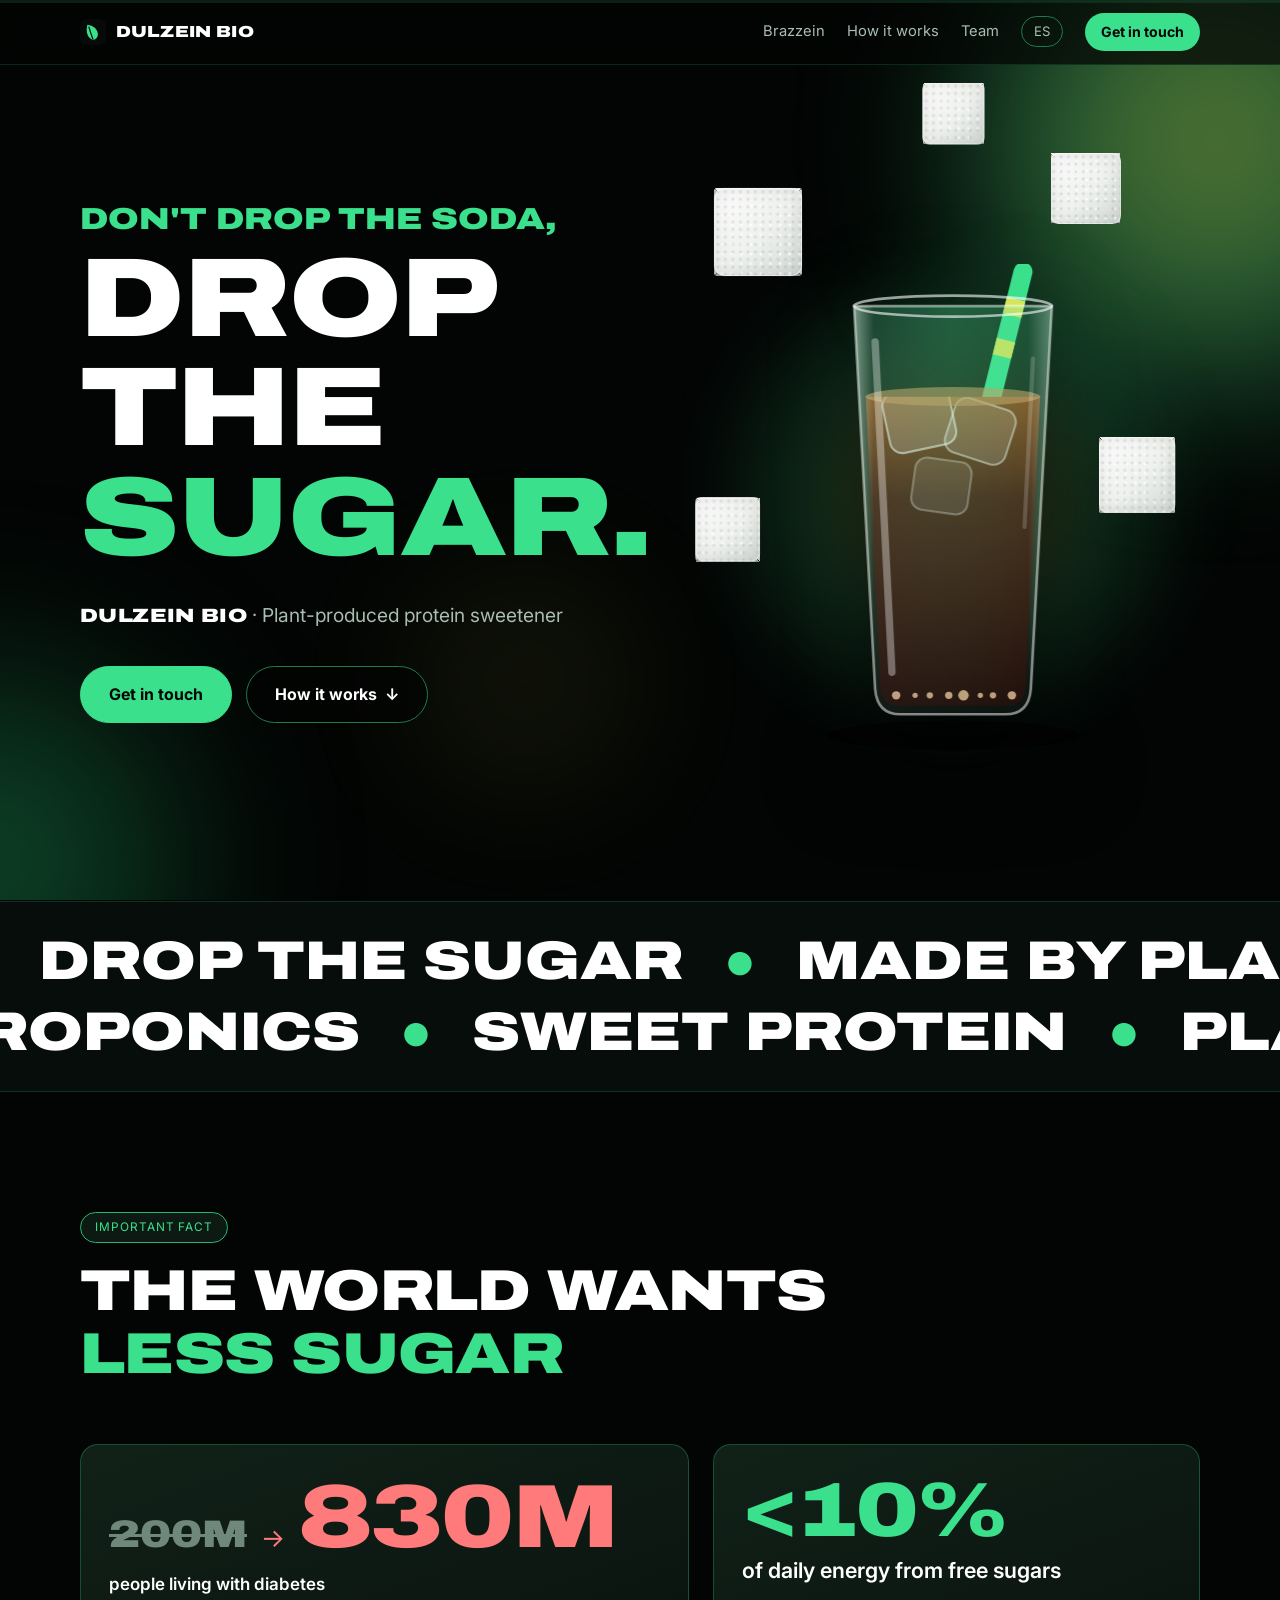
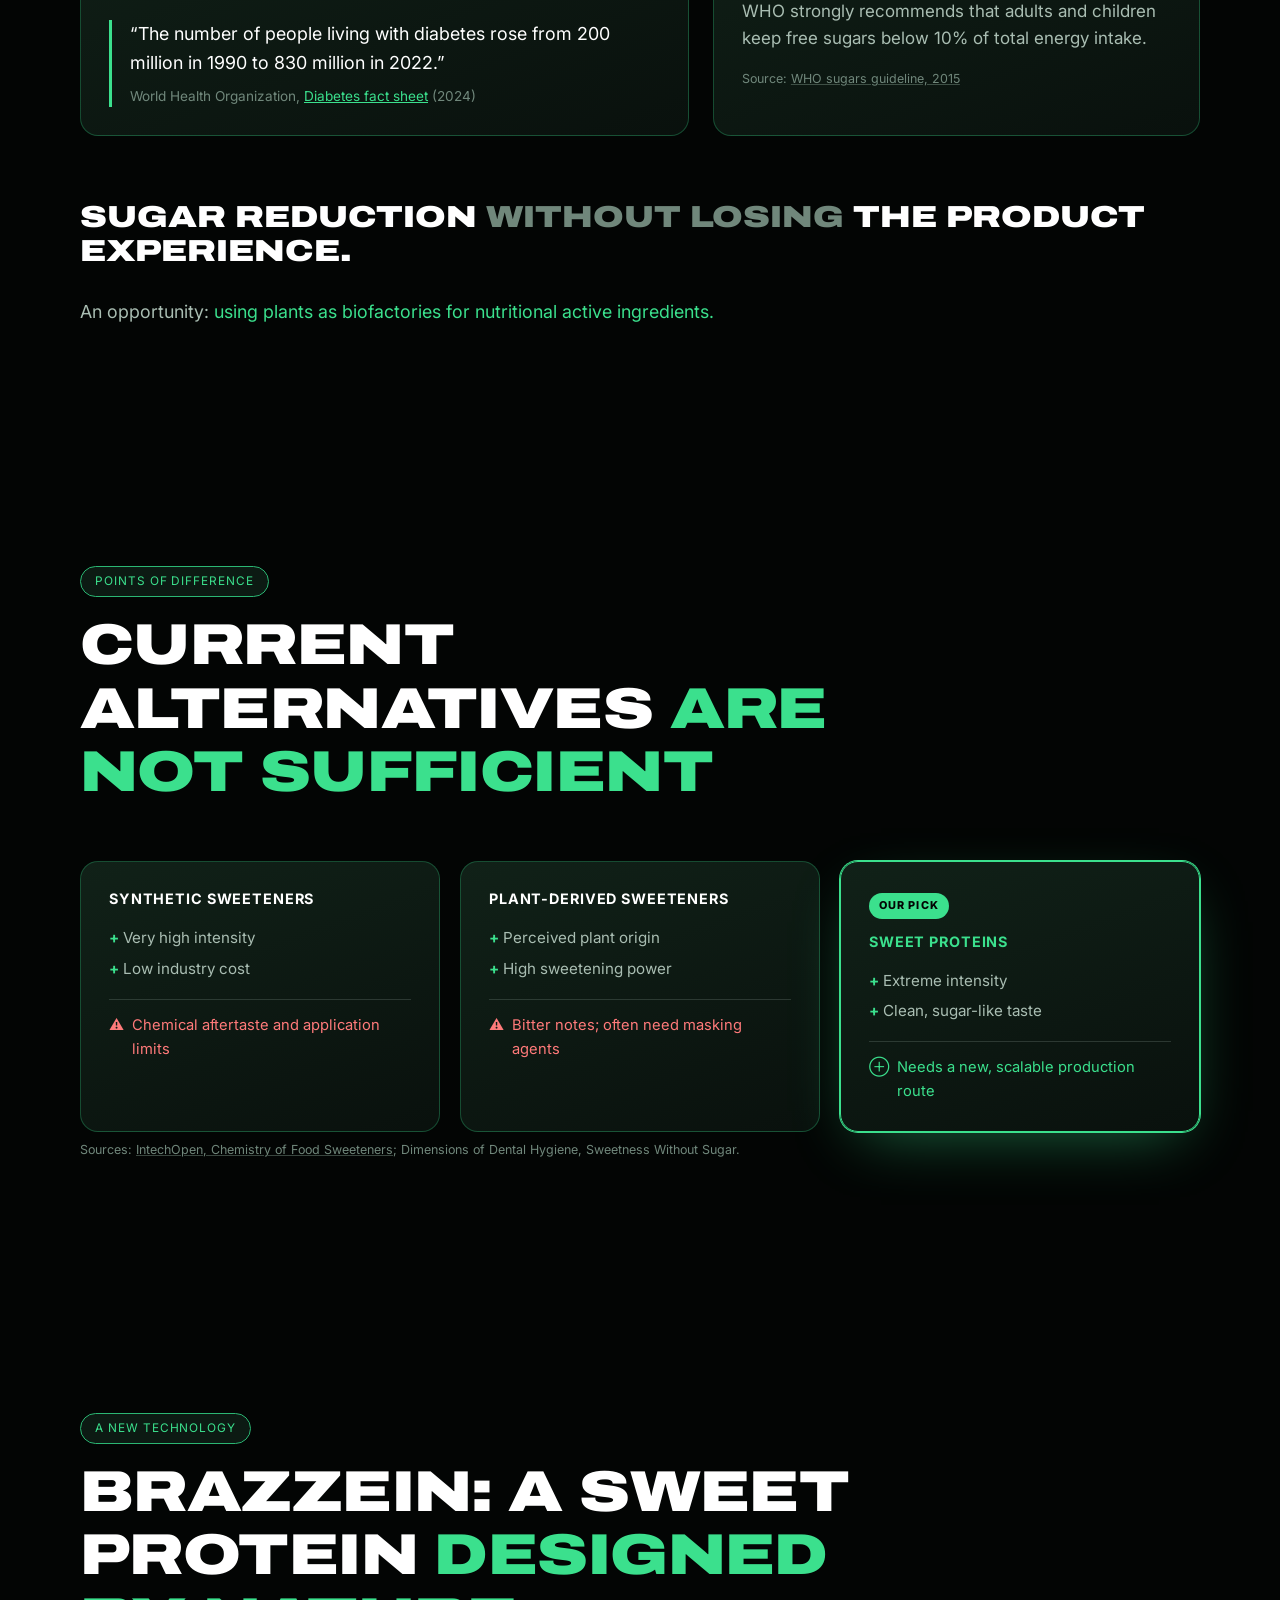
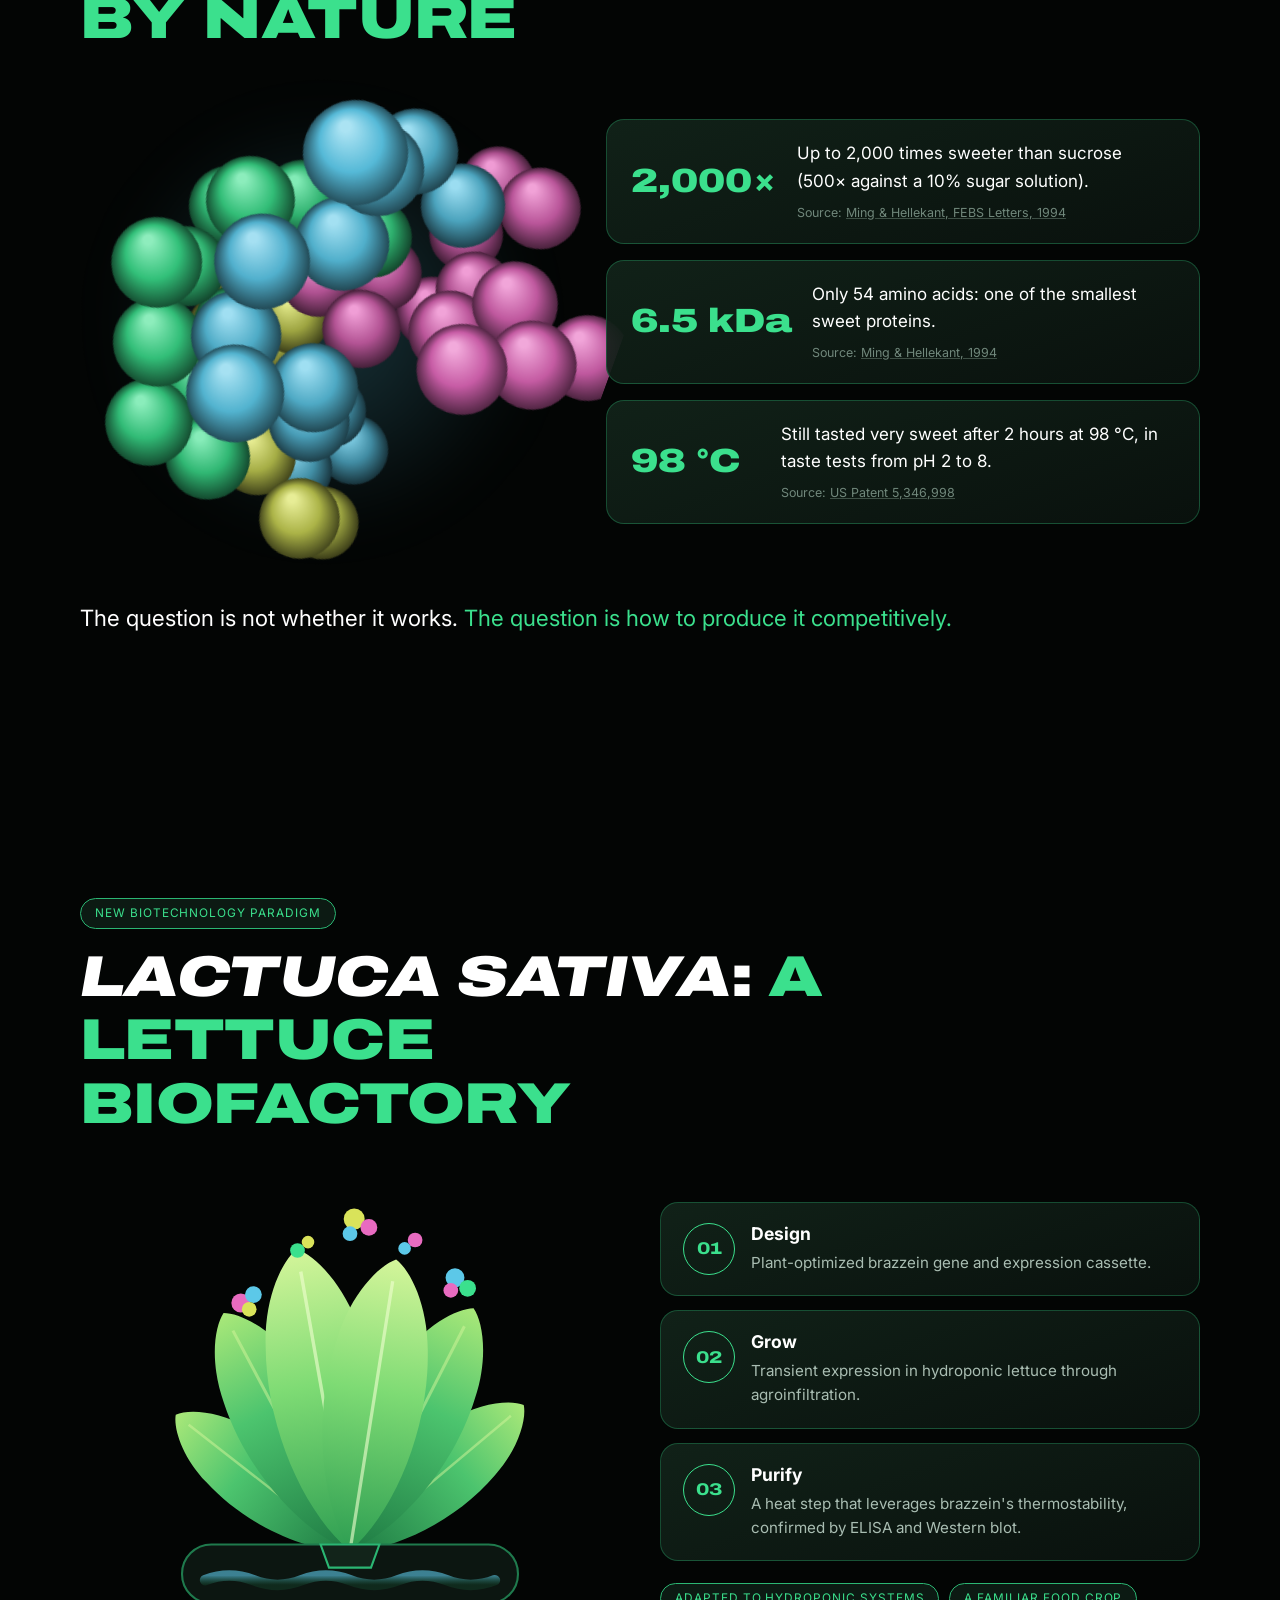
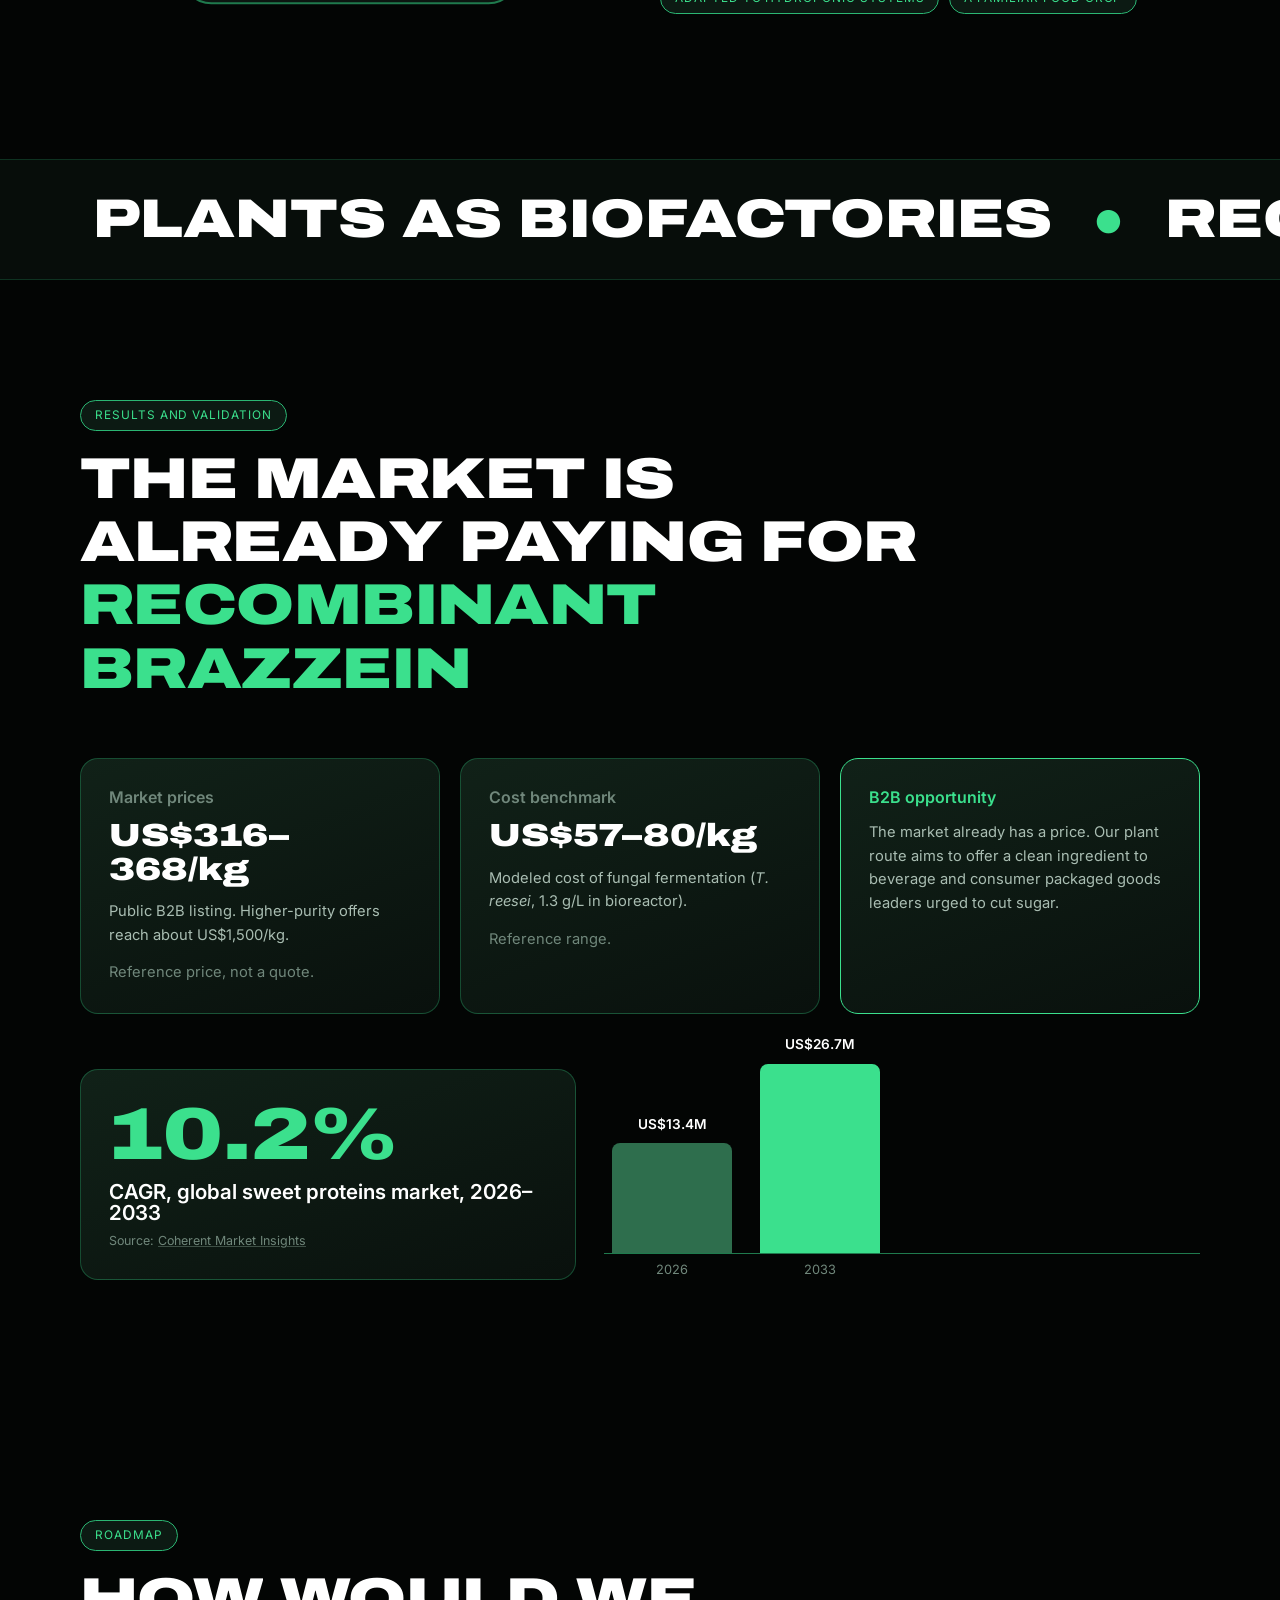
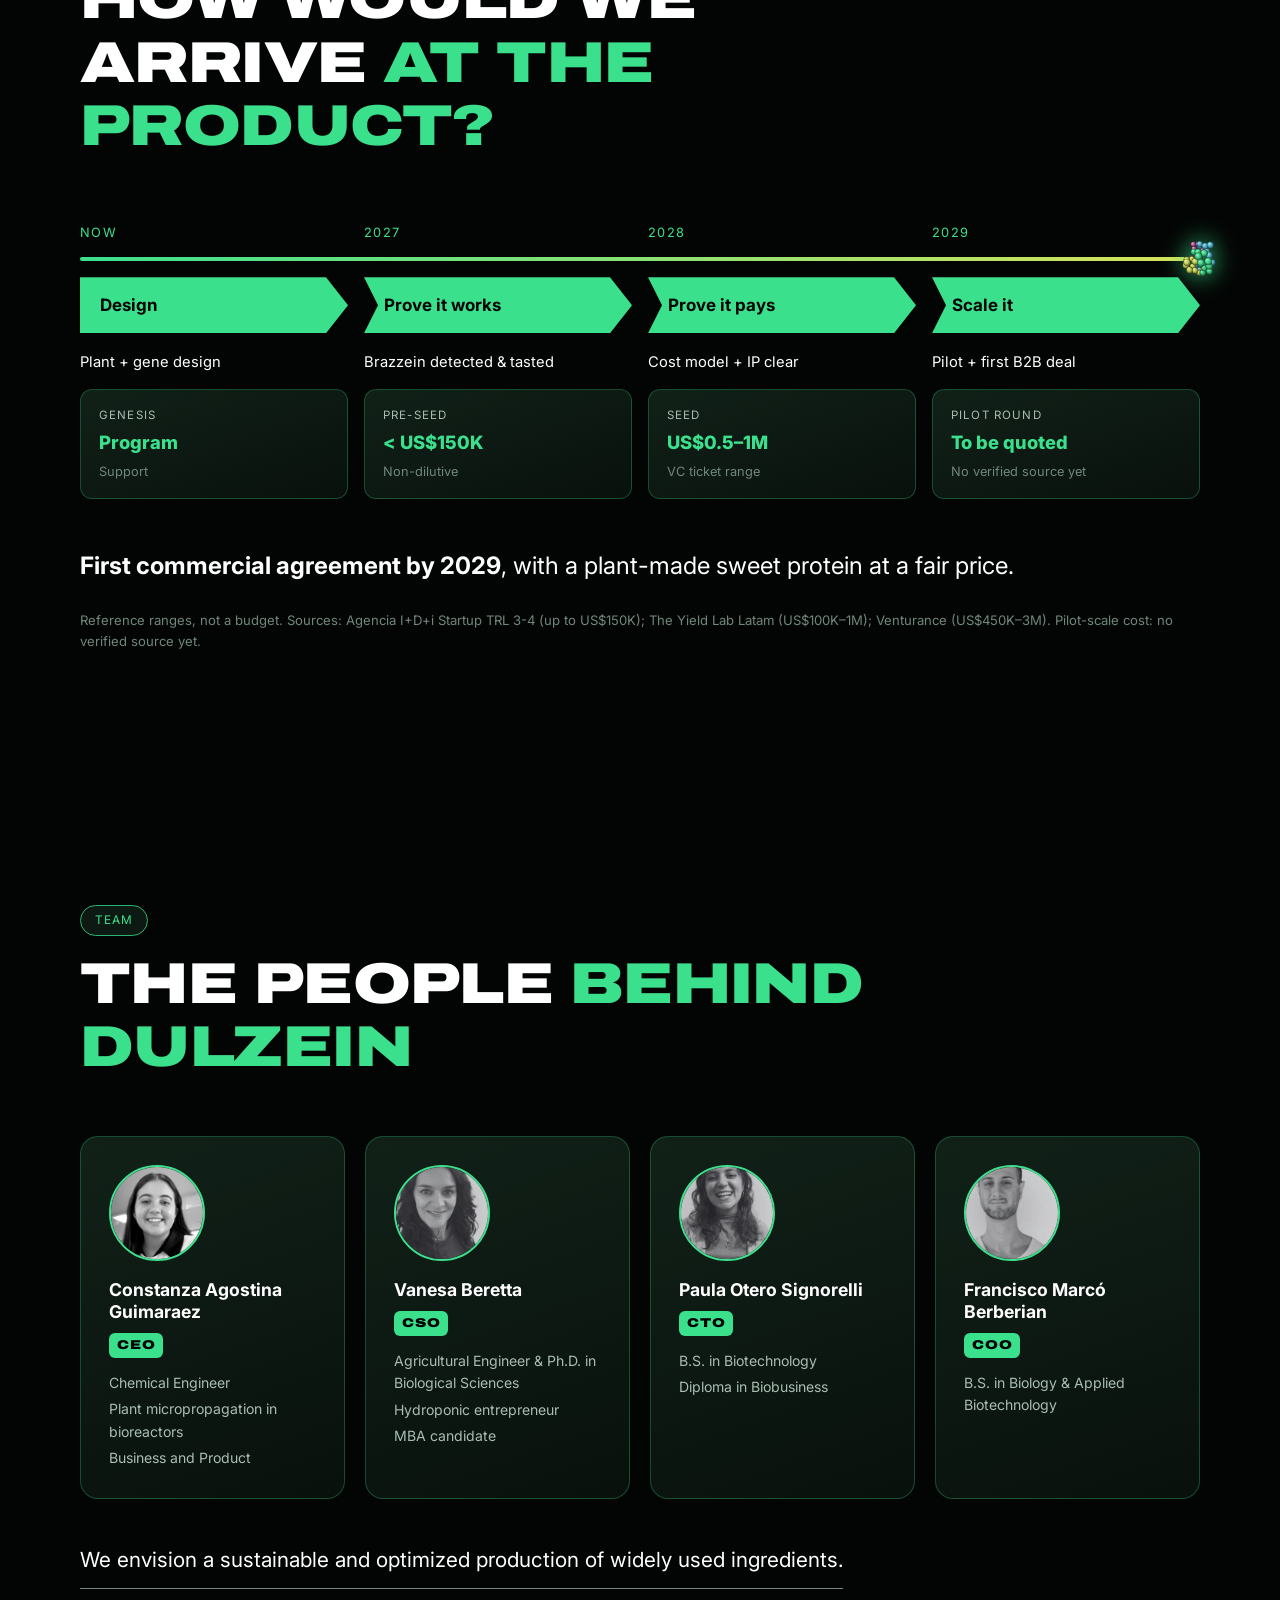
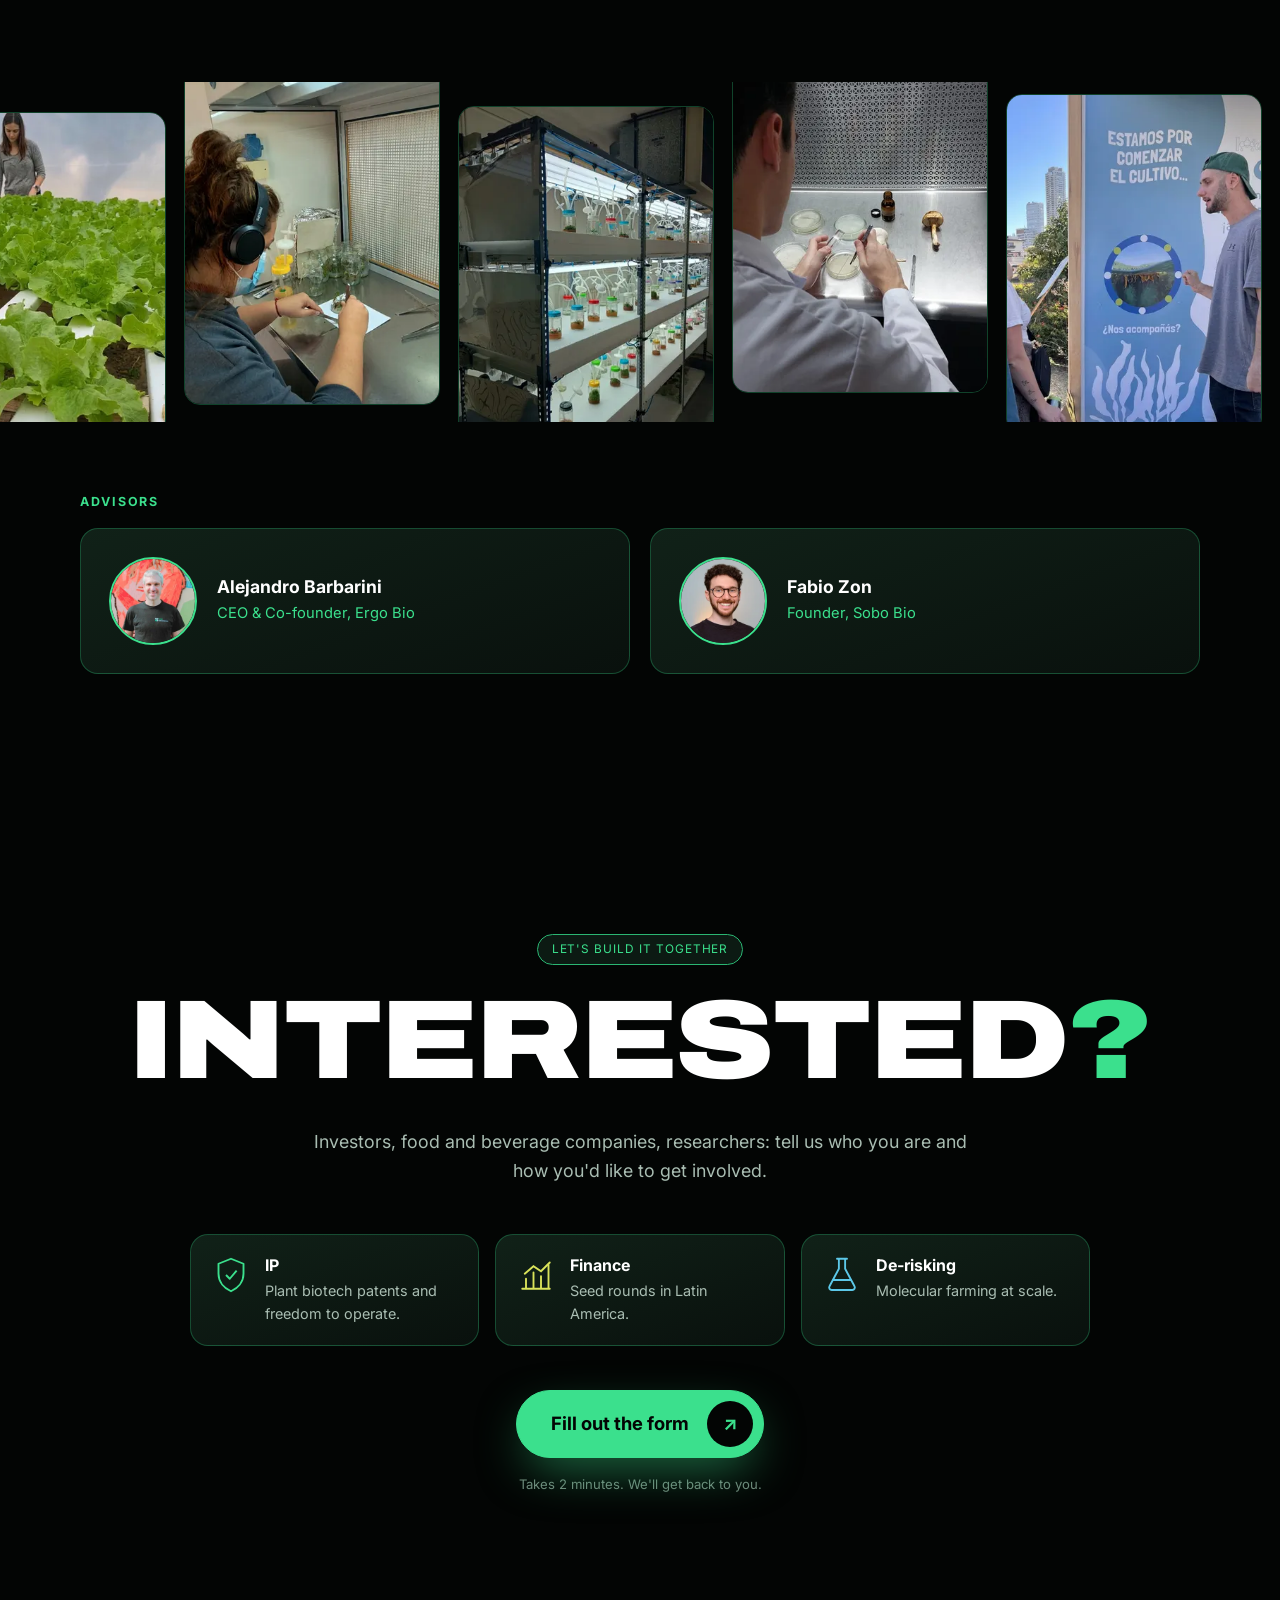
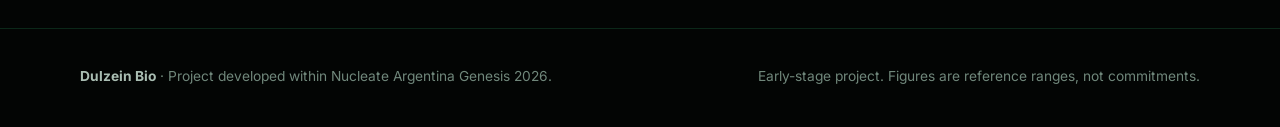
==== commit baf12686: "Connect the contact button to the Google Form Co-Authored-By: Claude Opus 5.5 <noreply@anthropic.com" ====
--- a/index.html
+++ b/index.html
@@ -429,7 +429,7 @@
         </div>
         <div class="actions" data-reveal style="--d:3">
           <!-- GOOGLE_FORM_URL: replace with the team's Google Form link -->
-          <a class="btn btn-xl" href="https://forms.gle/REPLACE_ME" target="_blank" rel="noopener">Fill out the form <span class="btn-ico" aria-hidden="true">↗</span><span class="sr-only"> (opens in a new tab)</span></a>
+          <a class="btn btn-xl" href="https://forms.gle/YH5h189s3psSVnnf9" target="_blank" rel="noopener">Fill out the form <span class="btn-ico" aria-hidden="true">↗</span><span class="sr-only"> (opens in a new tab)</span></a>
         </div>
         <p class="small note" data-reveal style="--d:4">Takes 2 minutes. We'll get back to you.</p>
       </div>
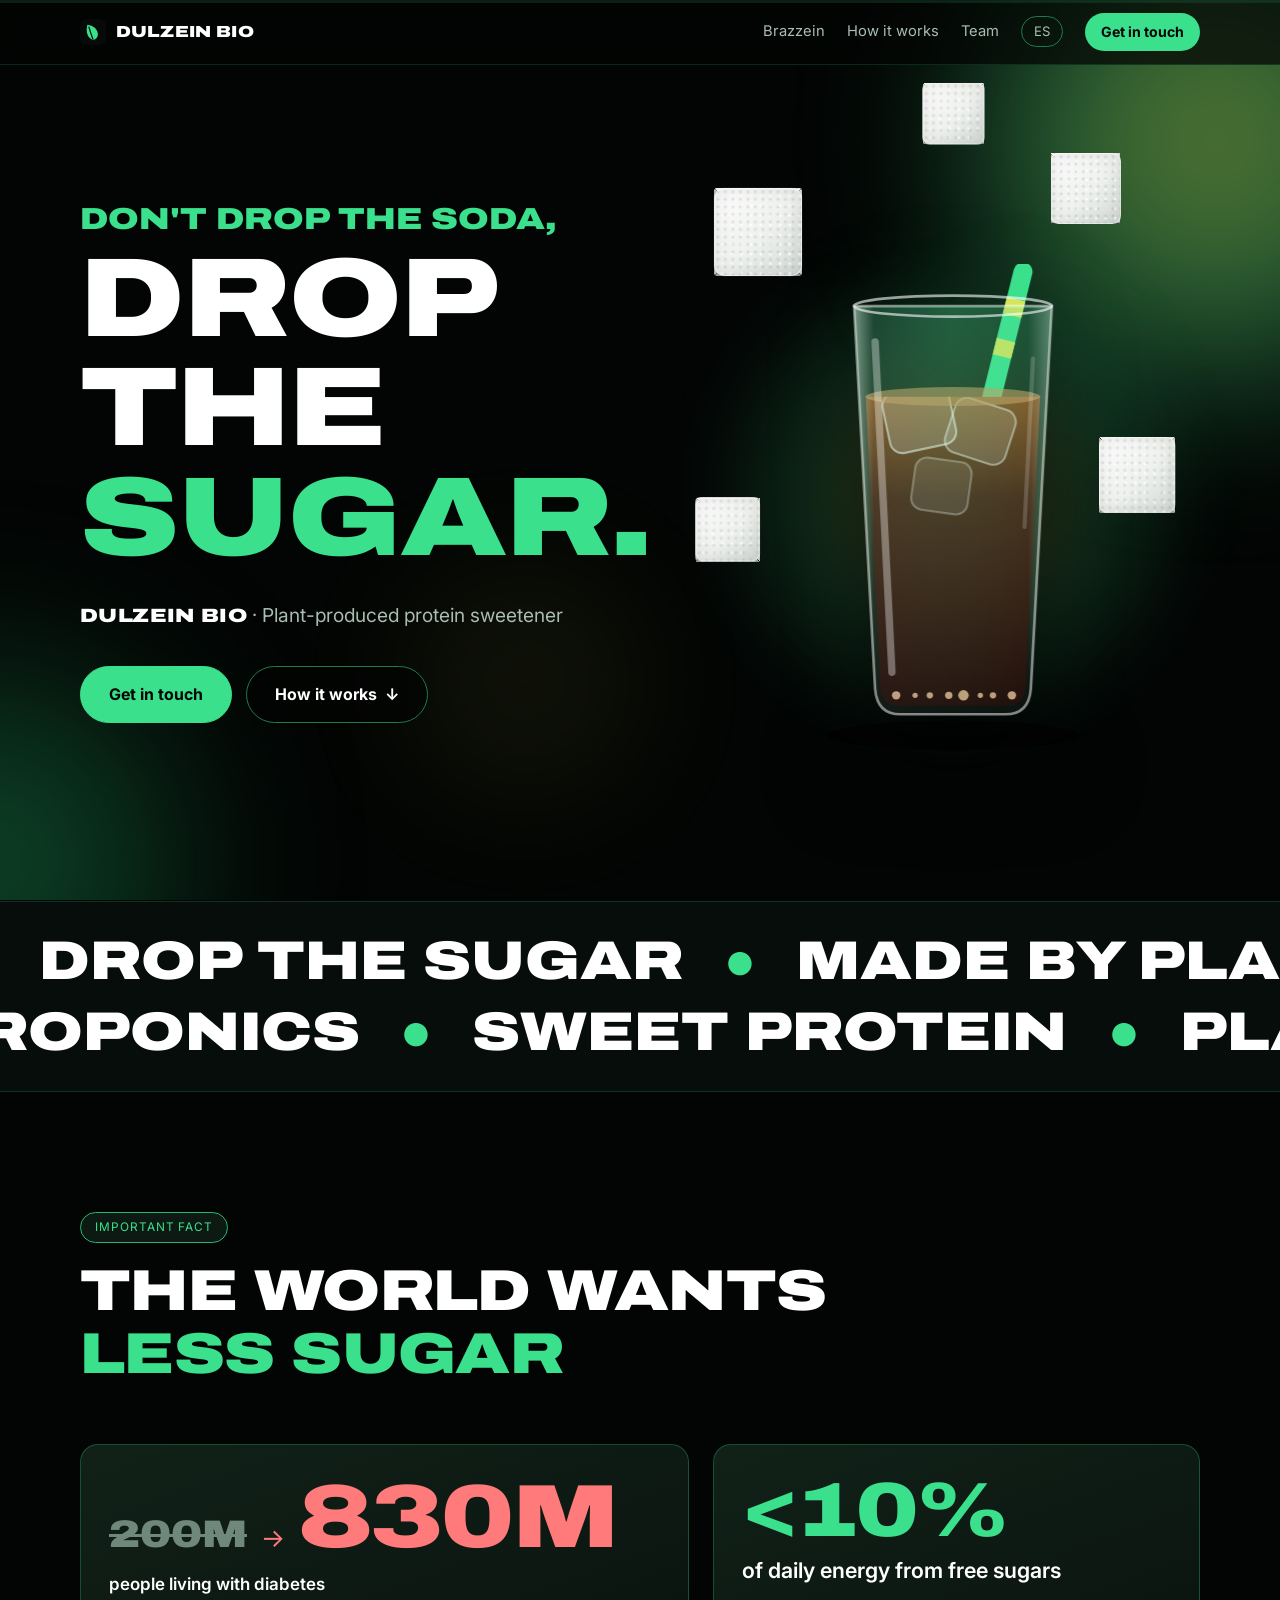
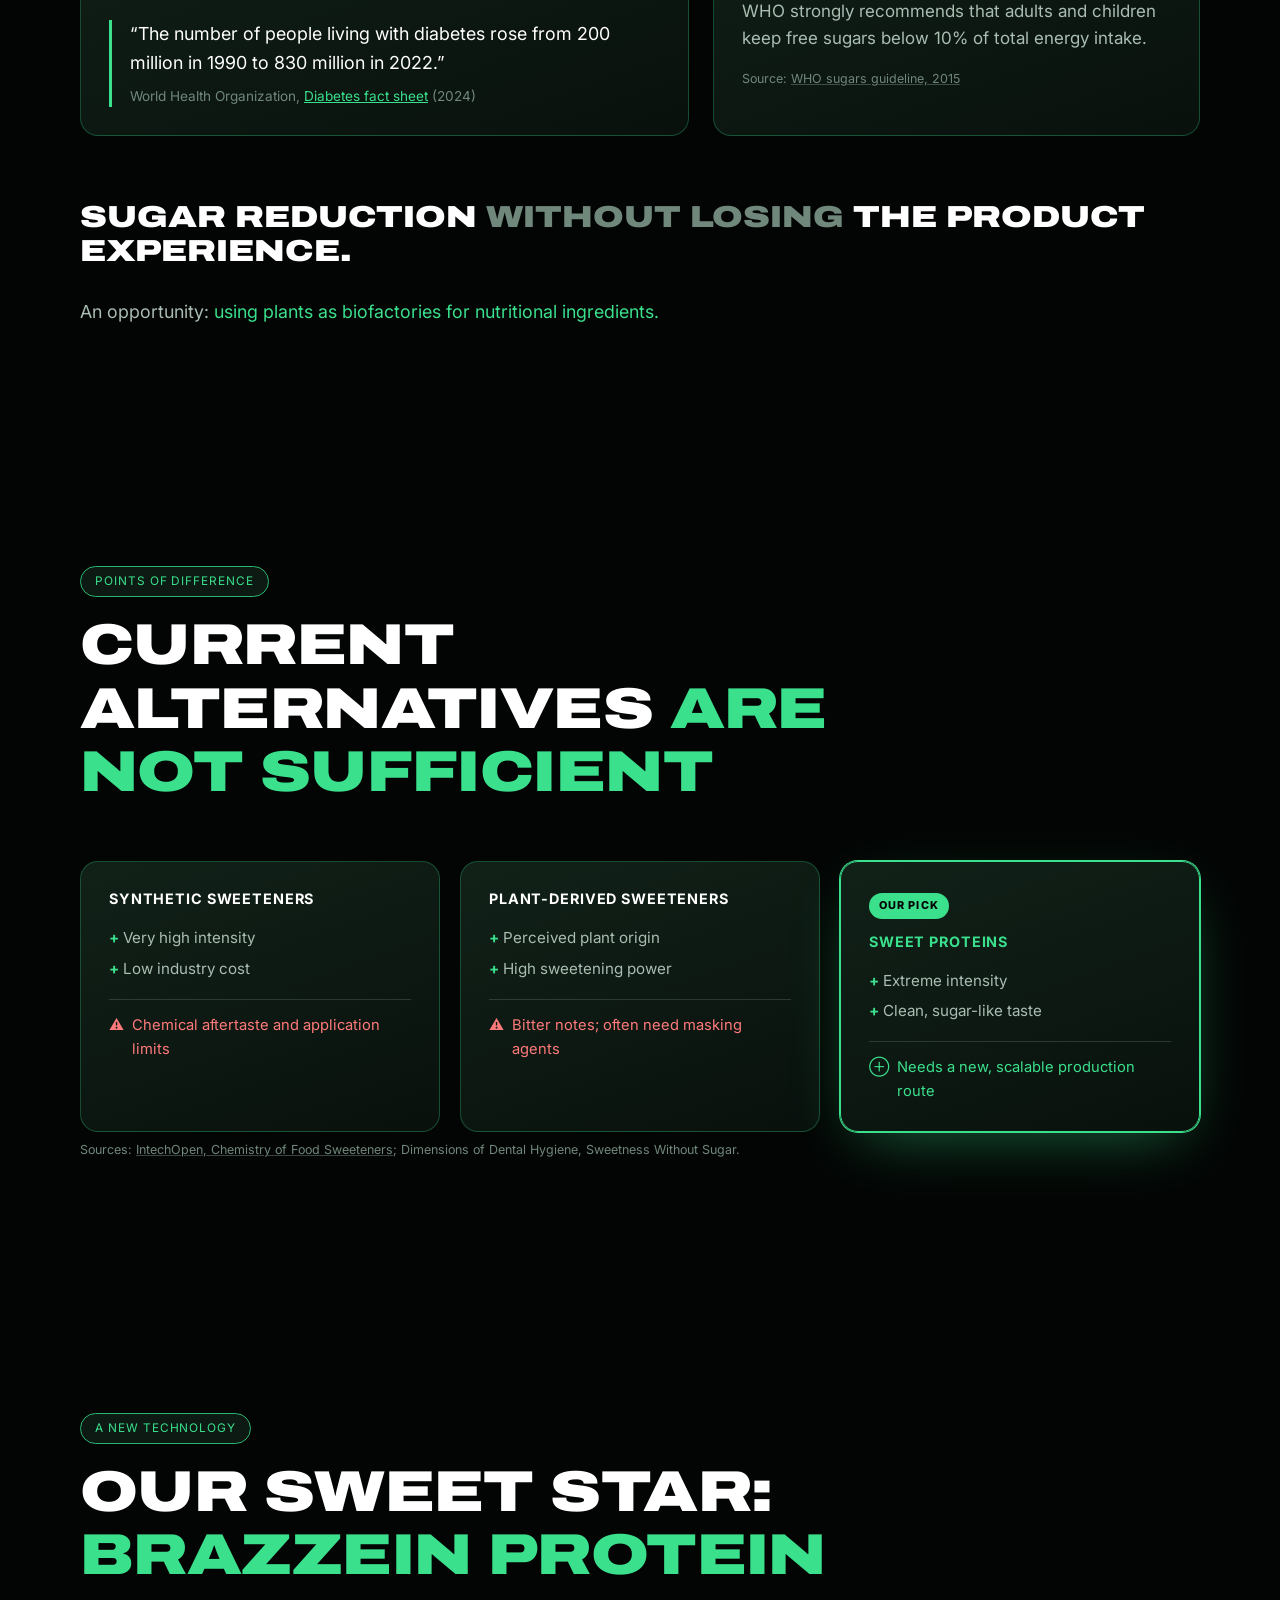
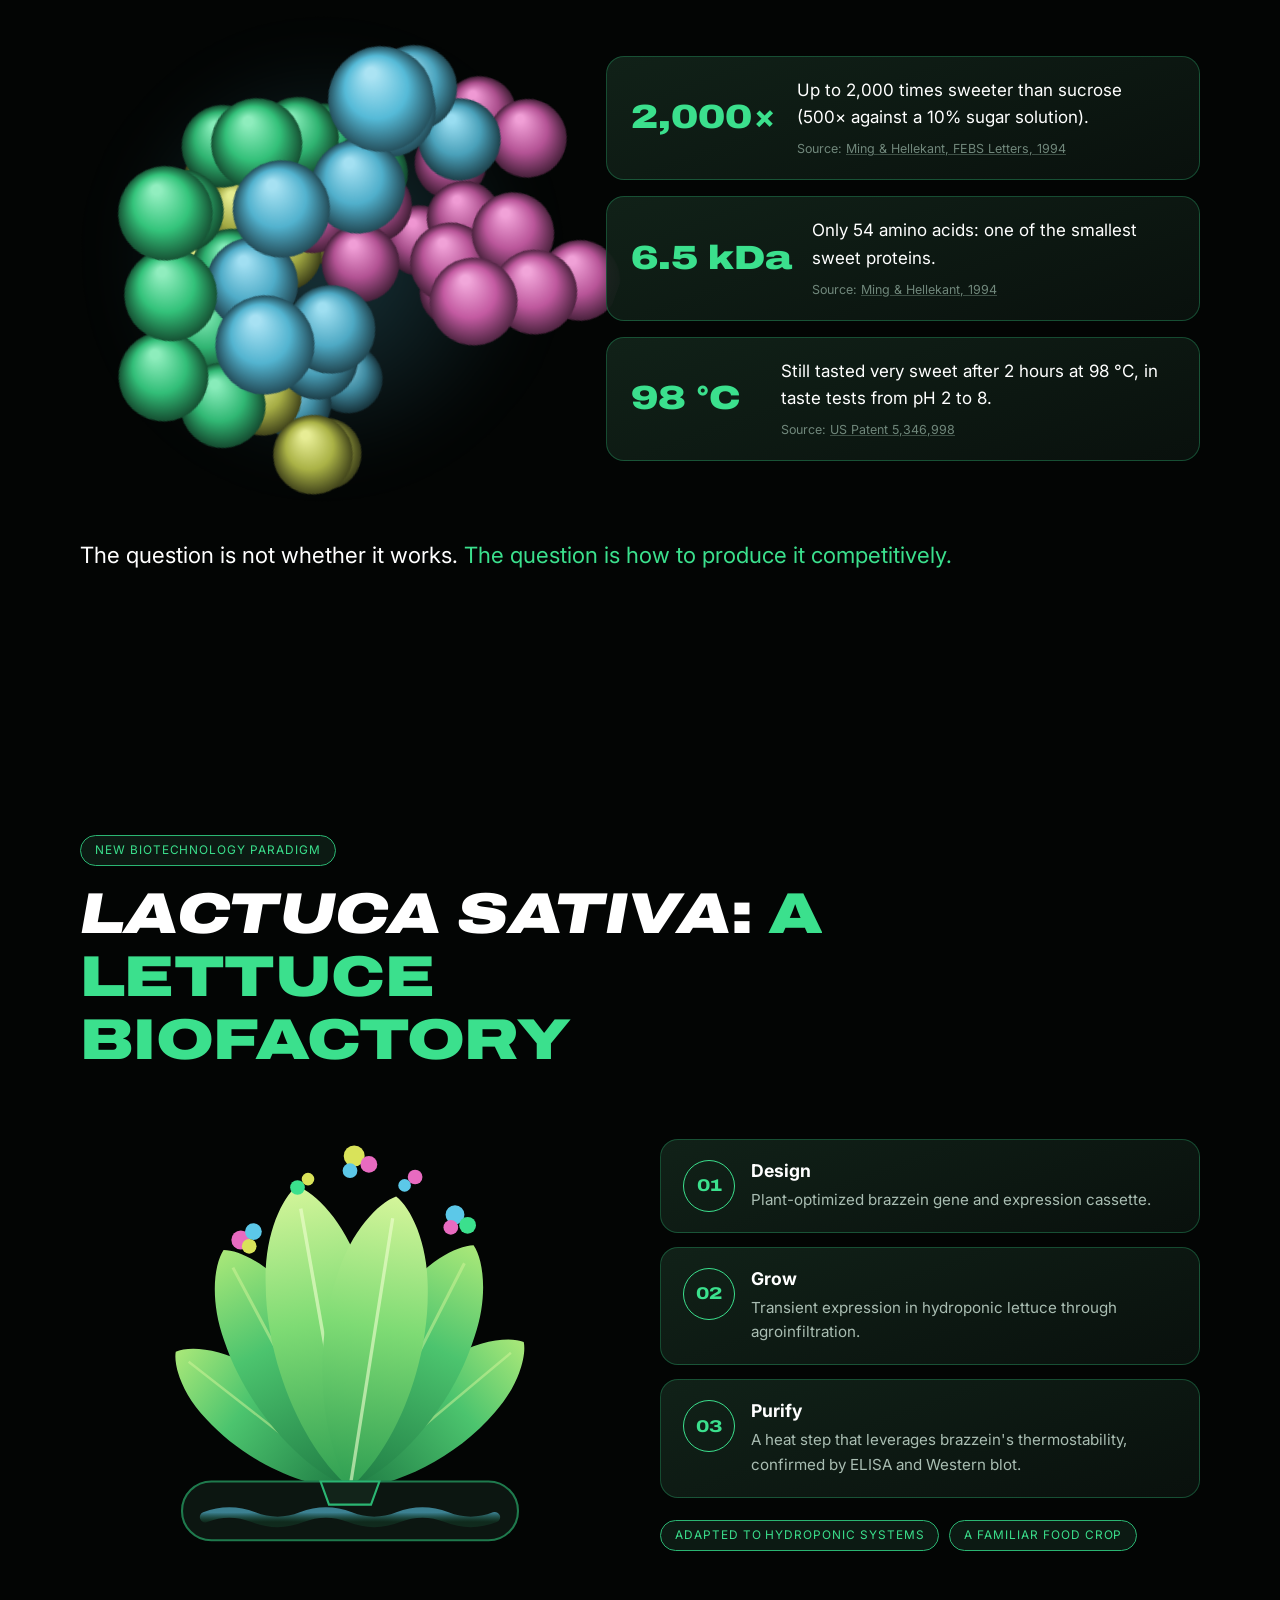
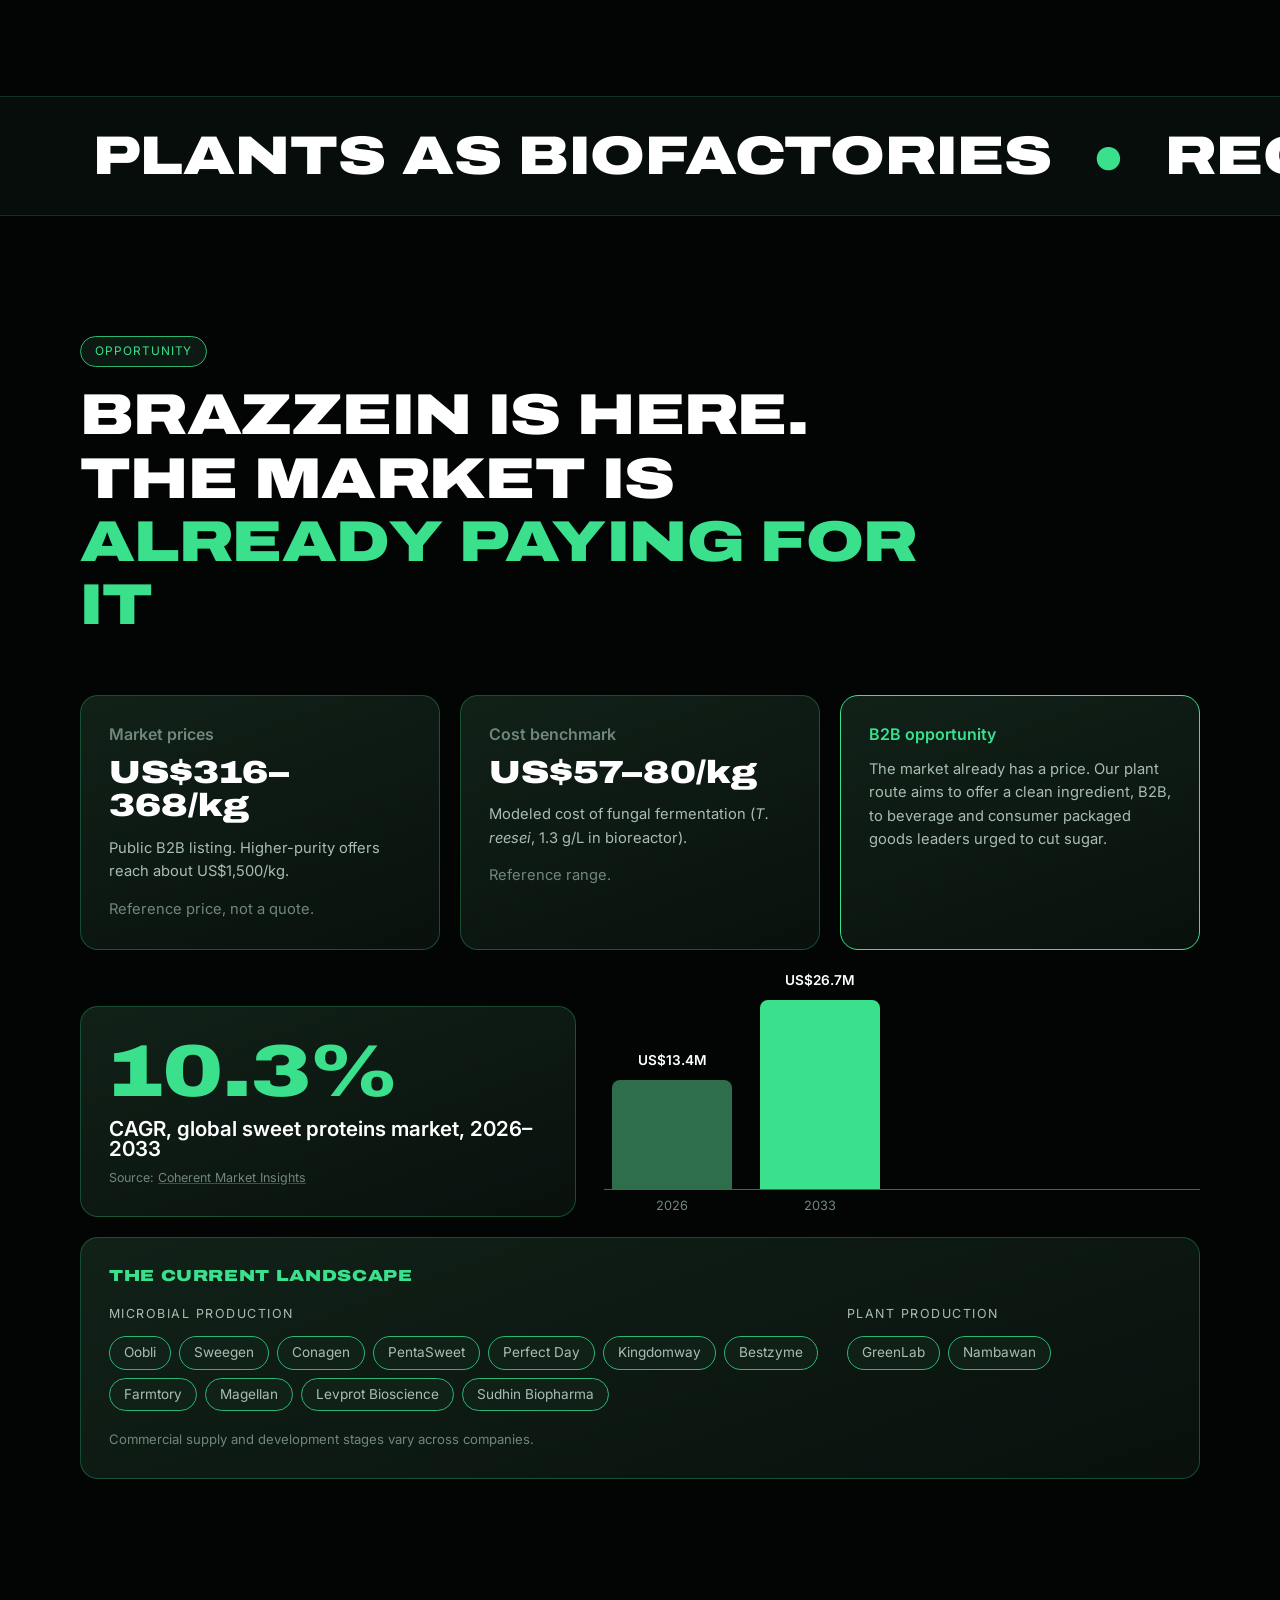
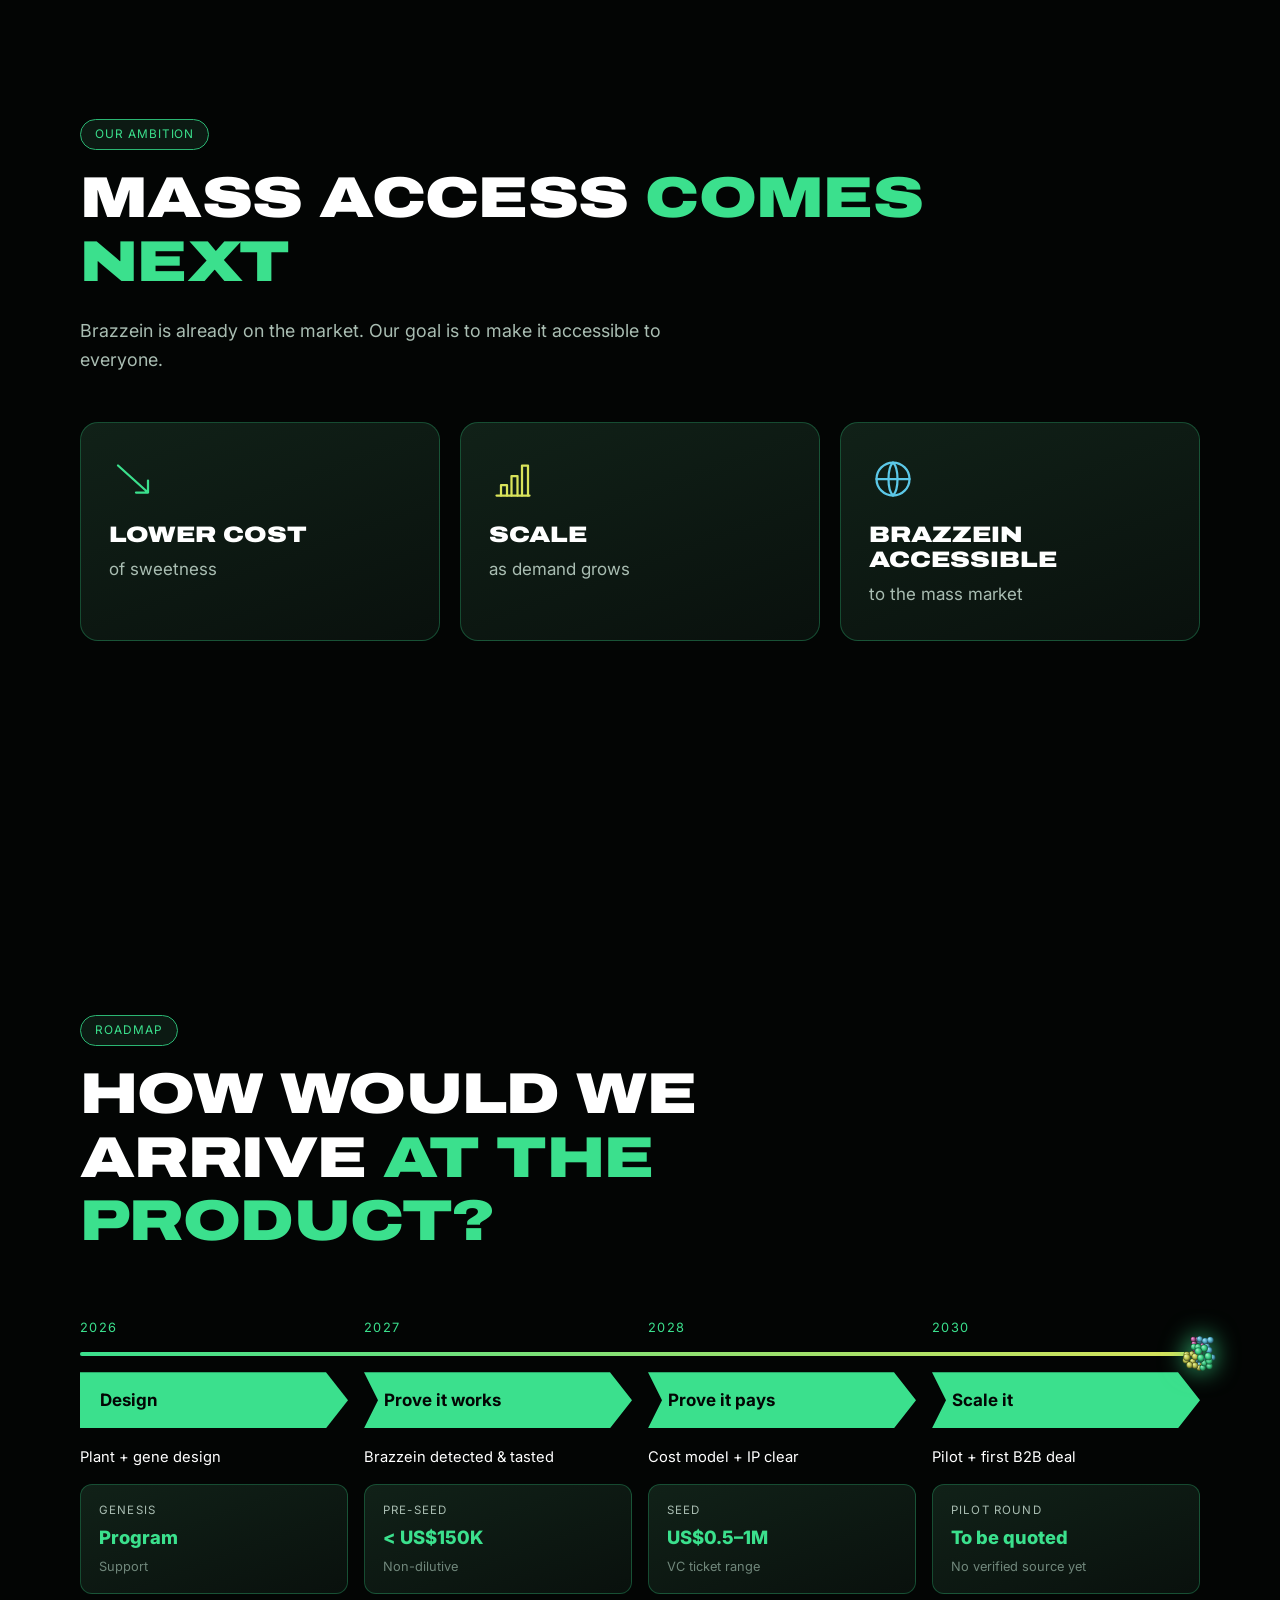
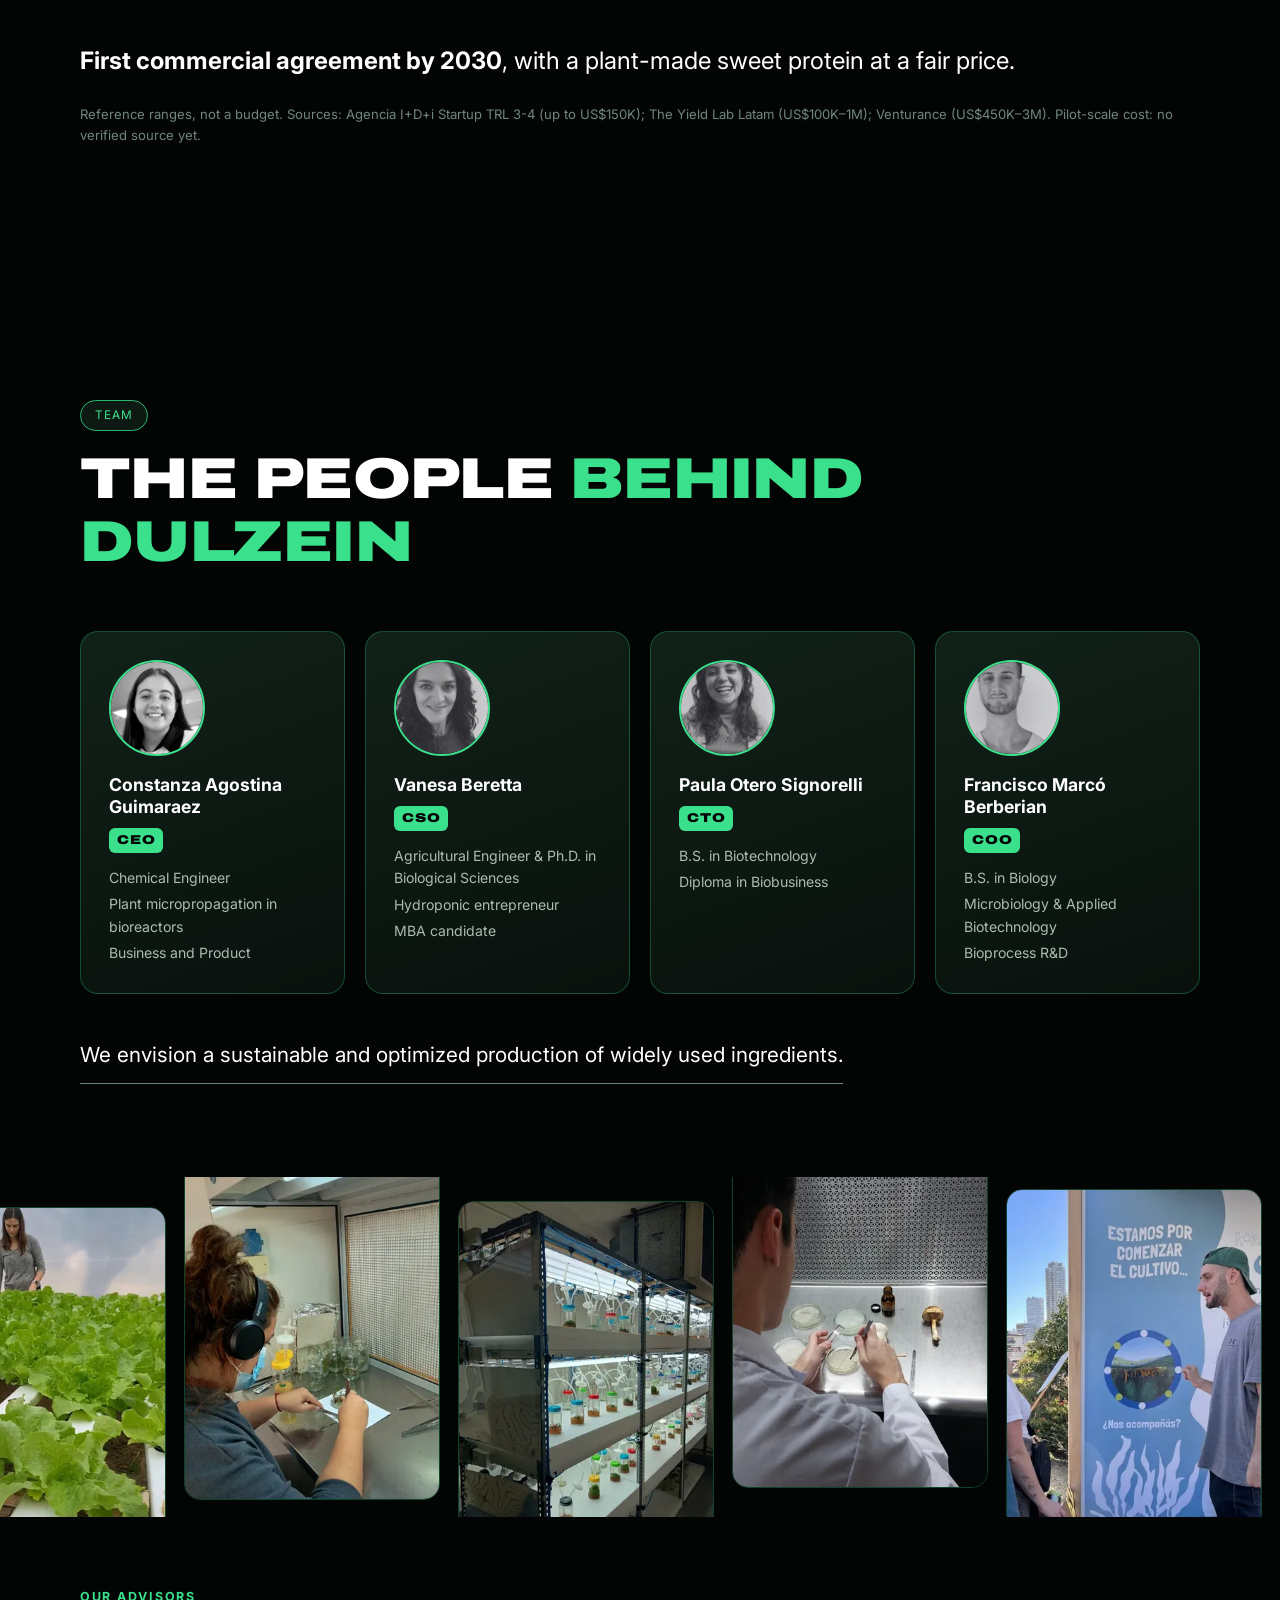
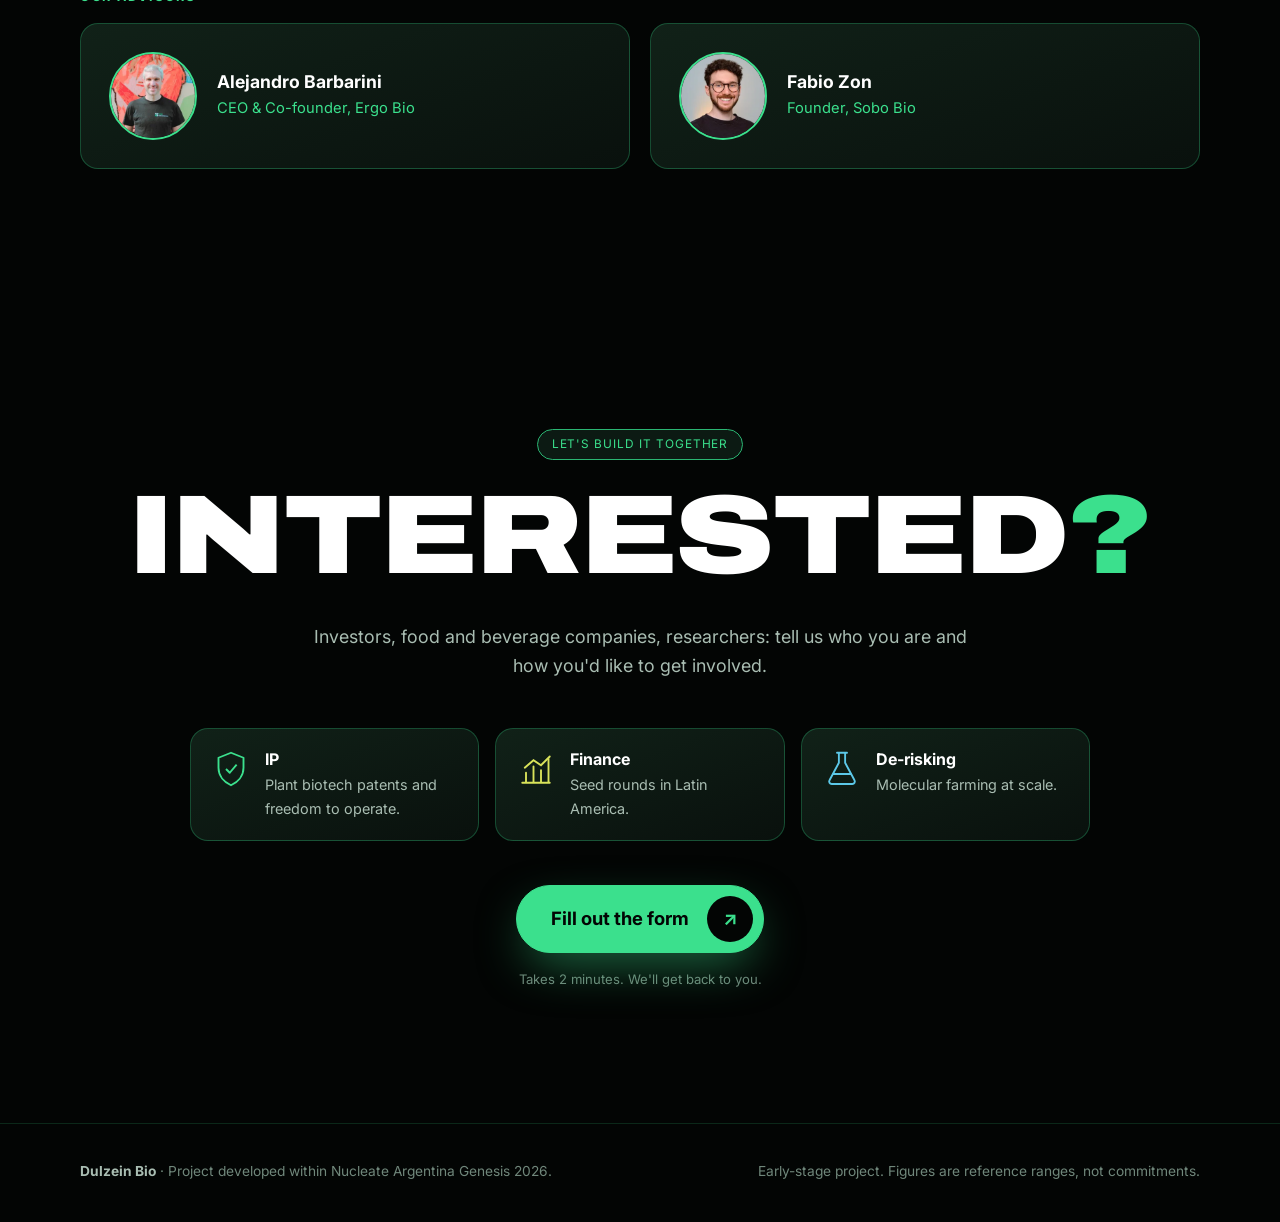
==== commit 944bf193: "Update content from the October pitch deck (v4) - Brazzein section: "Our sweet star: brazzein protei" ====
--- a/index.html
+++ b/index.html
@@ -160,7 +160,7 @@
           </div>
         </div>
         <p class="subhead" data-reveal>Sugar reduction <em>without losing</em> the product experience.</p>
-        <p class="lead" data-reveal>An opportunity: <span class="g">using plants as biofactories for nutritional active ingredients.</span></p>
+        <p class="lead" data-reveal>An opportunity: <span class="g">using plants as biofactories for nutritional ingredients.</span></p>
       </div>
     </section>
 
@@ -195,7 +195,7 @@
     <section id="brazzein">
       <div class="wrap">
         <span class="pill tag" data-reveal>A new technology</span>
-        <h2 data-split>Brazzein: a sweet protein <span class="g">designed by nature</span></h2>
+        <h2 data-split>Our sweet star: <span class="g">brazzein protein</span></h2>
         <div class="brz">
           <div class="brz-mol" data-scroll>
             <canvas class="molecule" data-start="2.2" role="img" aria-label="3D model of brazzein"></canvas>
@@ -269,8 +269,8 @@
     <!-- ===== Market ===== -->
     <section id="market">
       <div class="wrap">
-        <span class="pill tag" data-reveal>Results and validation</span>
-        <h2 data-split>The market is already paying for <span class="g">recombinant brazzein</span></h2>
+        <span class="pill tag" data-reveal>Opportunity</span>
+        <h2 data-split>Brazzein is here. The market is <span class="g">already paying for it</span></h2>
         <div class="market">
           <div class="card price tilt" data-reveal style="--d:0">
             <h3>Market prices</h3>
@@ -286,7 +286,7 @@
           </div>
           <div class="card price hi tilt" data-reveal style="--d:2">
             <h3>B2B opportunity</h3>
-            <p>The market already has a price. Our plant route aims to offer a clean ingredient to beverage and consumer packaged goods leaders urged to cut sugar.</p>
+            <p>The market already has a price. Our plant route aims to offer a clean ingredient, B2B, to beverage and consumer packaged goods leaders urged to cut sugar.</p>
           </div>
         </div>
         <div class="growth">
@@ -302,6 +302,29 @@
             <div class="bars-x" aria-hidden="true"><span>2026</span><span>2033</span></div>
           </div>
         </div>
+        <div class="card landscape" data-reveal>
+          <h3>The current landscape</h3>
+          <div class="land-cols">
+            <div><p class="k">Microbial production</p><div class="chips"><span class="pill plain">Oobli</span><span class="pill plain">Sweegen</span><span class="pill plain">Conagen</span><span class="pill plain">PentaSweet</span><span class="pill plain">Perfect Day</span><span class="pill plain">Kingdomway</span><span class="pill plain">Bestzyme</span><span class="pill plain">Farmtory</span><span class="pill plain">Magellan</span><span class="pill plain">Levprot Bioscience</span><span class="pill plain">Sudhin Biopharma</span></div></div>
+            <div><p class="k">Plant production</p><div class="chips"><span class="pill plain">GreenLab</span><span class="pill plain">Nambawan</span></div></div>
+          </div>
+          <p class="small">Commercial supply and development stages vary across companies.</p>
+        </div>
+      </div>
+    </section>
+
+    <!-- ===== Ambition ===== -->
+    <section id="ambition">
+      <div class="wrap">
+        <span class="pill tag" data-reveal>Our ambition</span>
+        <h2 data-split>Mass access <span class="g">comes next</span></h2>
+        <p class="lead" data-reveal>Brazzein is already on the market. Our goal is to make it accessible to everyone.</p>
+        <div class="amb-grid">
+          <div class="card amb tilt" data-reveal="pop" style="--d:0"><svg viewBox="0 0 64 64" fill="none" stroke="#3BE08D" stroke-width="3" stroke-linecap="round" stroke-linejoin="round" aria-hidden="true"><path d="M12 14l40 36M52 50H36M52 50V34"/></svg><h3>Lower cost</h3><p>of sweetness</p></div>
+          <div class="card amb tilt" data-reveal="pop" style="--d:1"><svg viewBox="0 0 64 64" fill="none" stroke="#D9E35A" stroke-width="3" stroke-linecap="round" stroke-linejoin="round" aria-hidden="true"><path d="M10 54h44"/><path d="M16 54V40h8v14M30 54V28h8v26M44 54V14h8v40"/></svg><h3>Scale</h3><p>as demand grows</p></div>
+          <div class="card amb tilt" data-reveal="pop" style="--d:2"><svg viewBox="0 0 64 64" fill="none" stroke="#5CC8E8" stroke-width="3" stroke-linecap="round" stroke-linejoin="round" aria-hidden="true"><circle cx="32" cy="32" r="22"/><path d="M10 32h44M32 10c8 8 8 36 0 44M32 10c-8 8-8 36 0 44"/></svg><h3>Brazzein accessible</h3><p>to the mass market</p></div>
+        </div>
+        <p class="model" data-reveal><span>Business model</span><strong>B2B</strong></p>
       </div>
     </section>
 
@@ -315,7 +338,7 @@
           <div class="player" aria-hidden="true"><canvas class="molecule" data-start="1"></canvas></div>
           <ol class="stages">
             <li class="stage">
-              <div class="when">Now</div>
+              <div class="when">2026</div>
               <div class="arrow">Design</div>
               <p class="what">Plant + gene design</p>
               <div class="card fund"><div class="k">Genesis</div><div class="v">Program</div><div class="n">Support</div></div>
@@ -333,14 +356,14 @@
               <div class="card fund"><div class="k">Seed</div><div class="v">US$0.5–1M</div><div class="n">VC ticket range</div></div>
             </li>
             <li class="stage">
-              <div class="when">2029</div>
+              <div class="when">2030</div>
               <div class="arrow">Scale it</div>
               <p class="what">Pilot + first B2B deal</p>
               <div class="card fund"><div class="k">Pilot round</div><div class="v">To be quoted</div><div class="n">No verified source yet</div></div>
             </li>
           </ol>
         </div>
-        <p class="closing" data-reveal><strong>First commercial agreement by 2029</strong>, with a plant-made sweet protein at a fair price.</p>
+        <p class="closing" data-reveal><strong>First commercial agreement by 2030</strong>, with a plant-made sweet protein at a fair price.</p>
         <p class="small" data-reveal>Reference ranges, not a budget. Sources: Agencia I+D+i Startup TRL 3-4 (up to US$150K); The Yield Lab Latam (US$100K–1M); Venturance (US$450K–3M). Pilot-scale cost: no verified source yet.</p>
       </div>
     </section>
@@ -373,7 +396,7 @@
             <img class="photo" src="/assets/img/team-francisco.webp" alt="" width="96" height="96" loading="lazy" decoding="async">
             <h3>Francisco Marcó Berberian</h3>
             <span class="role">COO</span>
-            <ul><li>B.S. in Biology &amp; Applied Biotechnology</li></ul>
+            <ul><li>B.S. in Biology</li><li>Microbiology &amp; Applied Biotechnology</li><li>Bioprocess R&amp;D</li></ul>
           </li>
         </ul>
         <p class="vision" data-reveal>We envision a sustainable and optimized production of widely used ingredients.</p>
@@ -393,7 +416,7 @@
       </div>
 
       <div class="wrap advisors">
-        <h3 class="label" data-reveal>Advisors</h3>
+        <h3 class="label" data-reveal>Our advisors</h3>
         <div class="advisor-grid">
           <div class="card advisor tilt" data-reveal style="--d:0">
             <img class="photo" src="/assets/img/advisor-barbarini.webp" alt="" width="88" height="88" loading="lazy" decoding="async">
--- a/assets/styles.css
+++ b/assets/styles.css
@@ -216,6 +216,27 @@
 .js .bars:not(.in) b { transform: scaleY(0); }
 .bars-x { display: flex; gap: 28px; padding: 6px 8px 0; }
 .bars-x span { flex: 1; max-width: 120px; text-align: center; font-size: .8rem; color: var(--faint); }
+
+/* Market landscape (company names as text, no logos) */
+.landscape { margin-top: 20px; }
+.landscape h3 { font-family: var(--display); font-stretch: 125%; font-weight: 900; text-transform: uppercase; color: var(--green); font-size: 1rem; letter-spacing: .04em; }
+.land-cols { display: grid; grid-template-columns: 2.2fr 1fr; gap: 24px; margin-top: 18px; }
+@media (max-width: 760px) { .land-cols { grid-template-columns: 1fr; } }
+.land-cols .k { margin: 0; font-size: .78rem; letter-spacing: .12em; text-transform: uppercase; color: var(--text); }
+.land-cols .chips { margin-top: 12px; gap: 8px; }
+.land-cols .pill { text-transform: none; letter-spacing: 0; font-size: .85rem; }
+.landscape .small { margin: 18px 0 0; }
+
+/* Ambition */
+.amb-grid { display: grid; grid-template-columns: repeat(3, 1fr); gap: 20px; margin-top: 48px; }
+@media (max-width: 860px) { .amb-grid { grid-template-columns: 1fr; } }
+.amb { padding: 32px 28px; }
+.amb svg { width: 48px; height: 48px; margin-bottom: 20px; }
+.amb h3 { font-family: var(--display); font-stretch: 125%; font-weight: 900; text-transform: uppercase; font-size: clamp(1.1rem, 2vw, 1.4rem); line-height: 1.1; }
+.amb p { margin: 8px 0 0; color: var(--text); }
+.model { margin: 48px 0 0; display: flex; align-items: baseline; flex-wrap: wrap; gap: 6px 18px; }
+.model span { font-size: .8rem; letter-spacing: .22em; text-transform: uppercase; color: var(--text); }
+.model strong { font-family: var(--display); font-stretch: 125%; font-weight: 900; color: var(--white); font-size: clamp(3rem, 9vw, 6rem); line-height: .9; }
 
 /* ---------- L6 Roadmap ---------- */
 .road { margin-top: 64px; position: relative; }
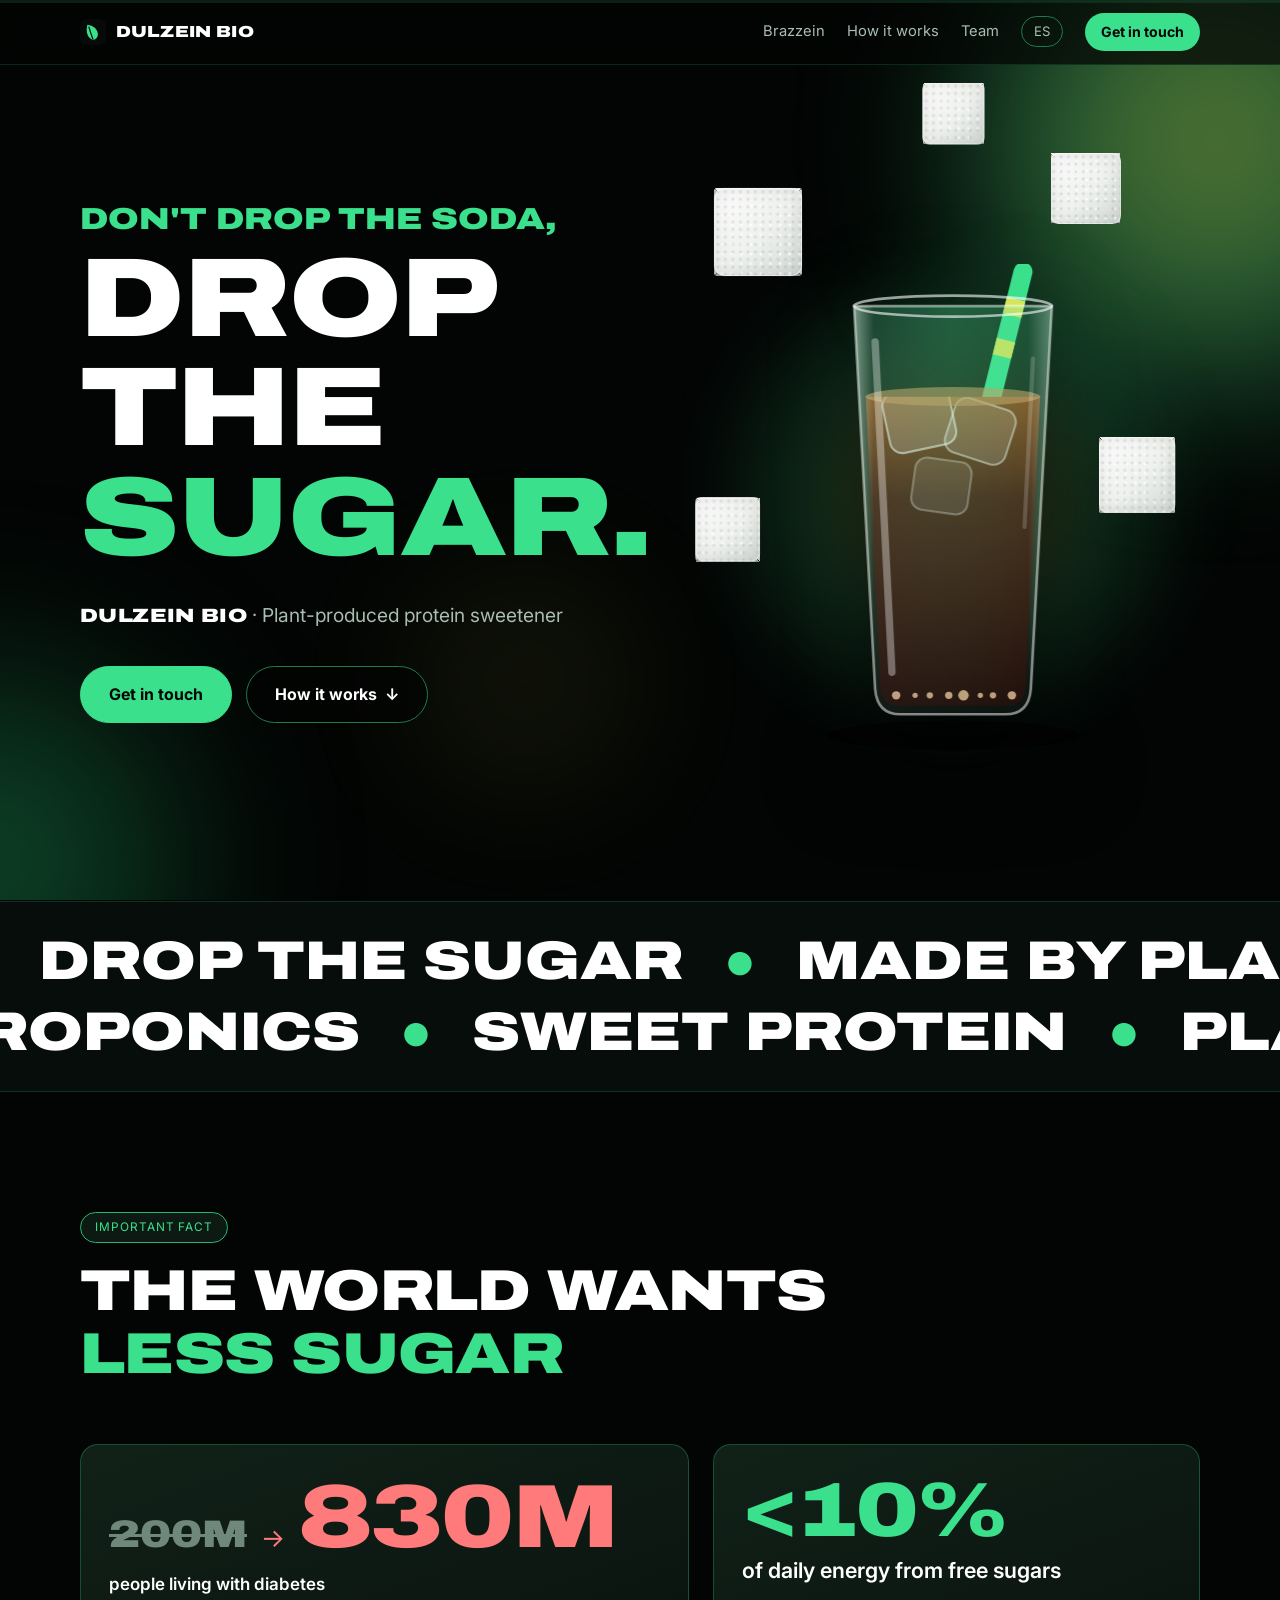
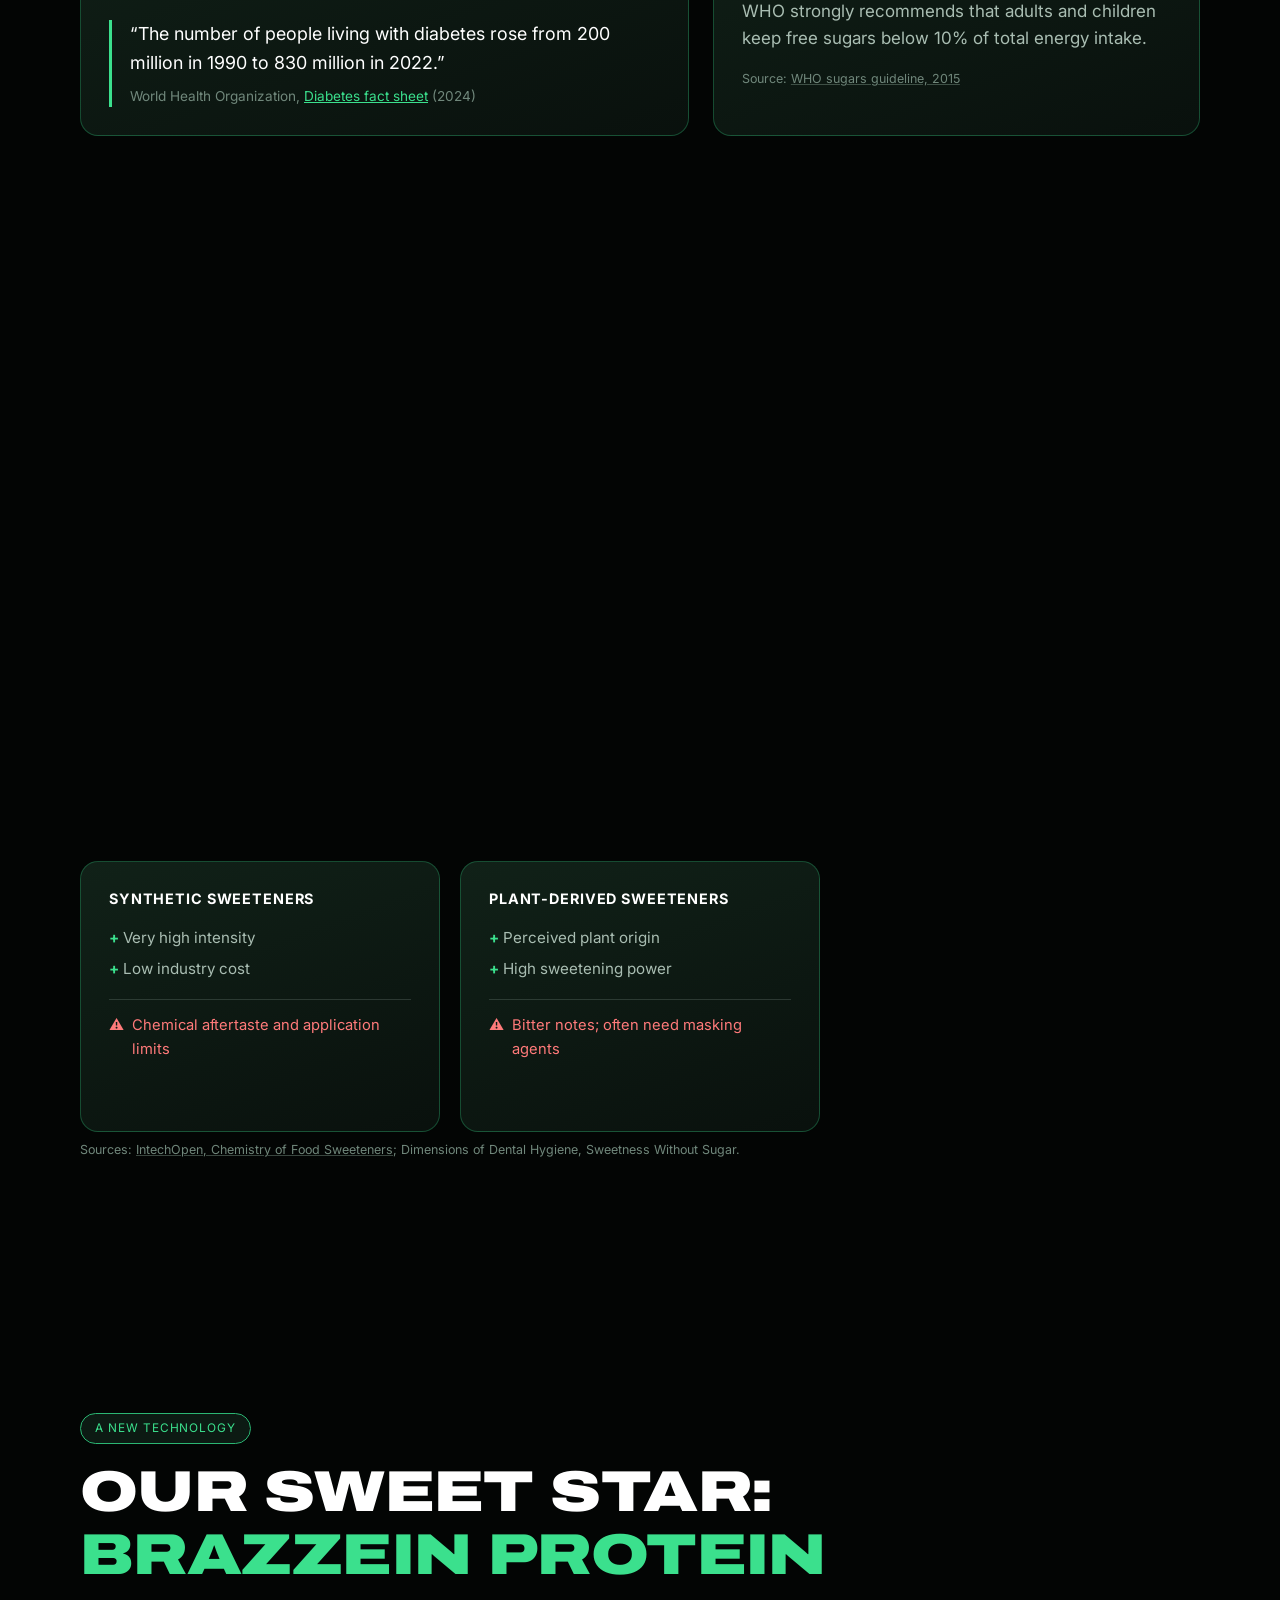
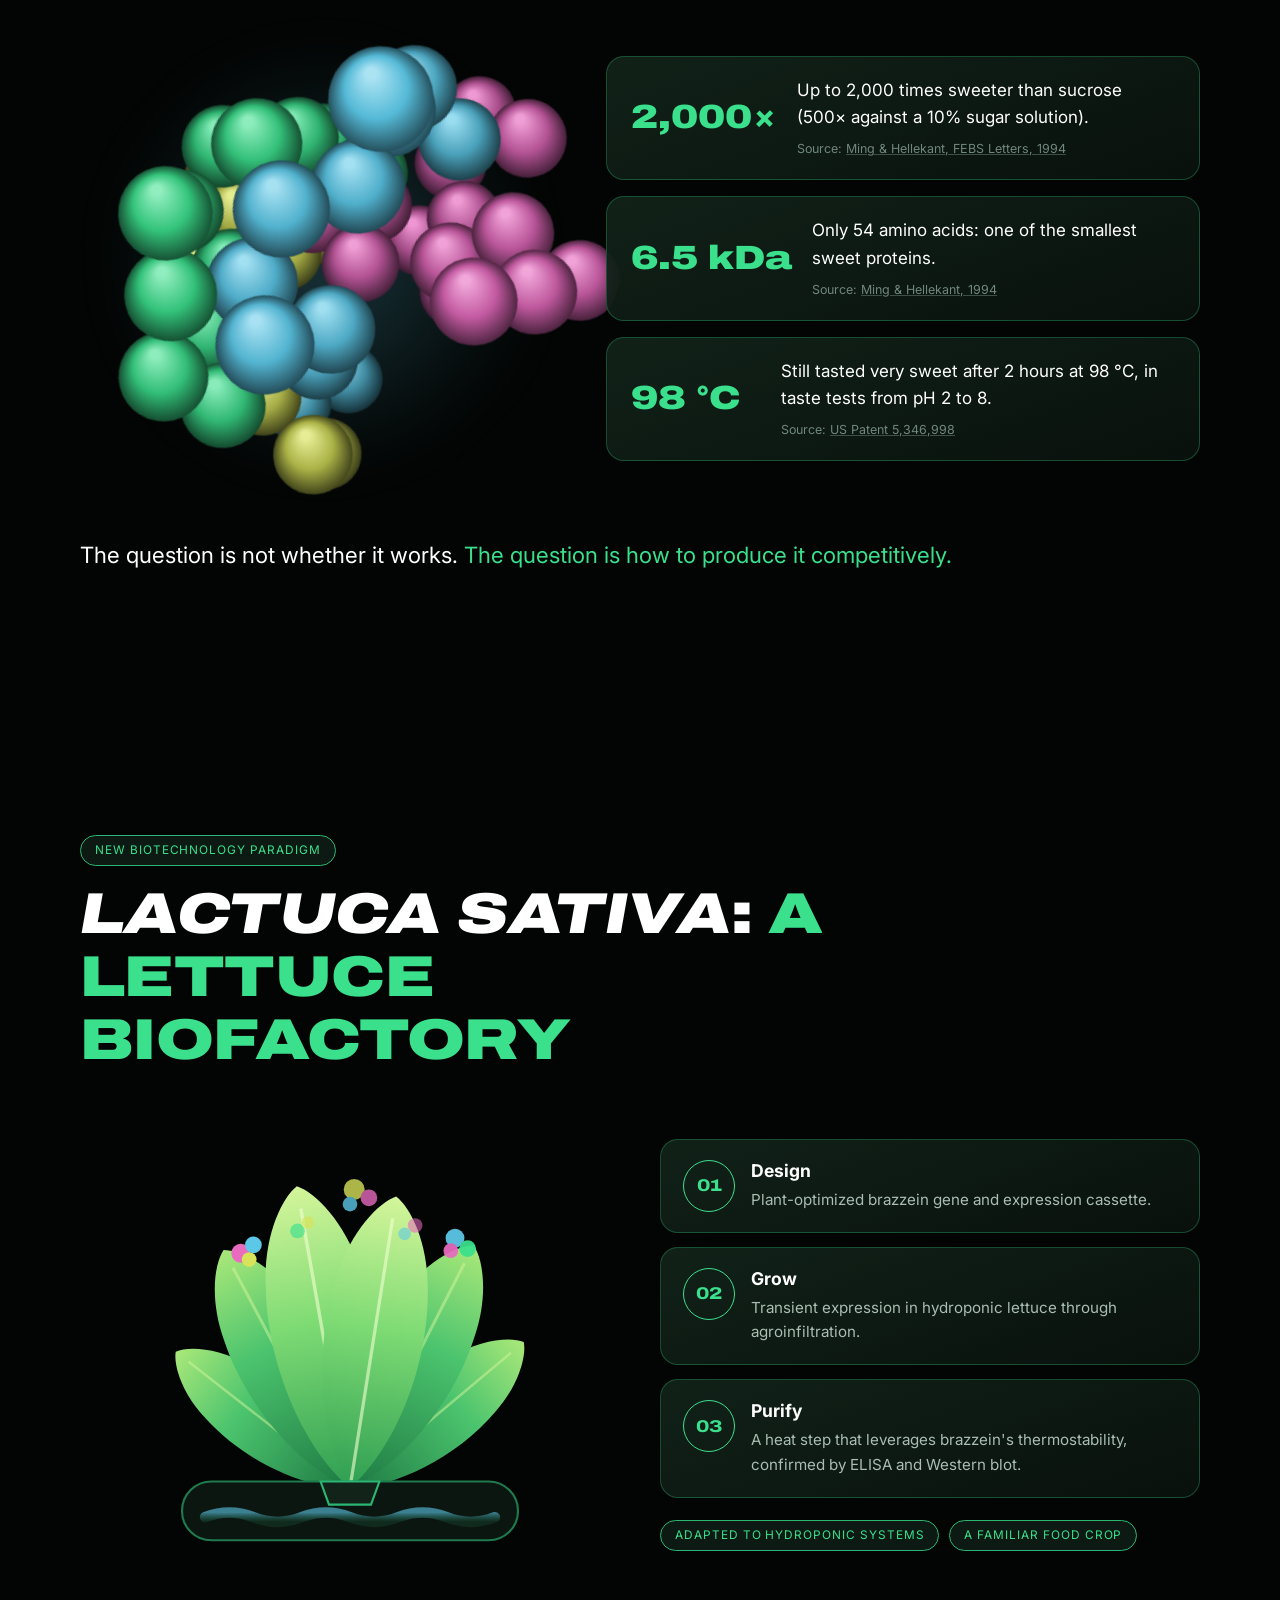
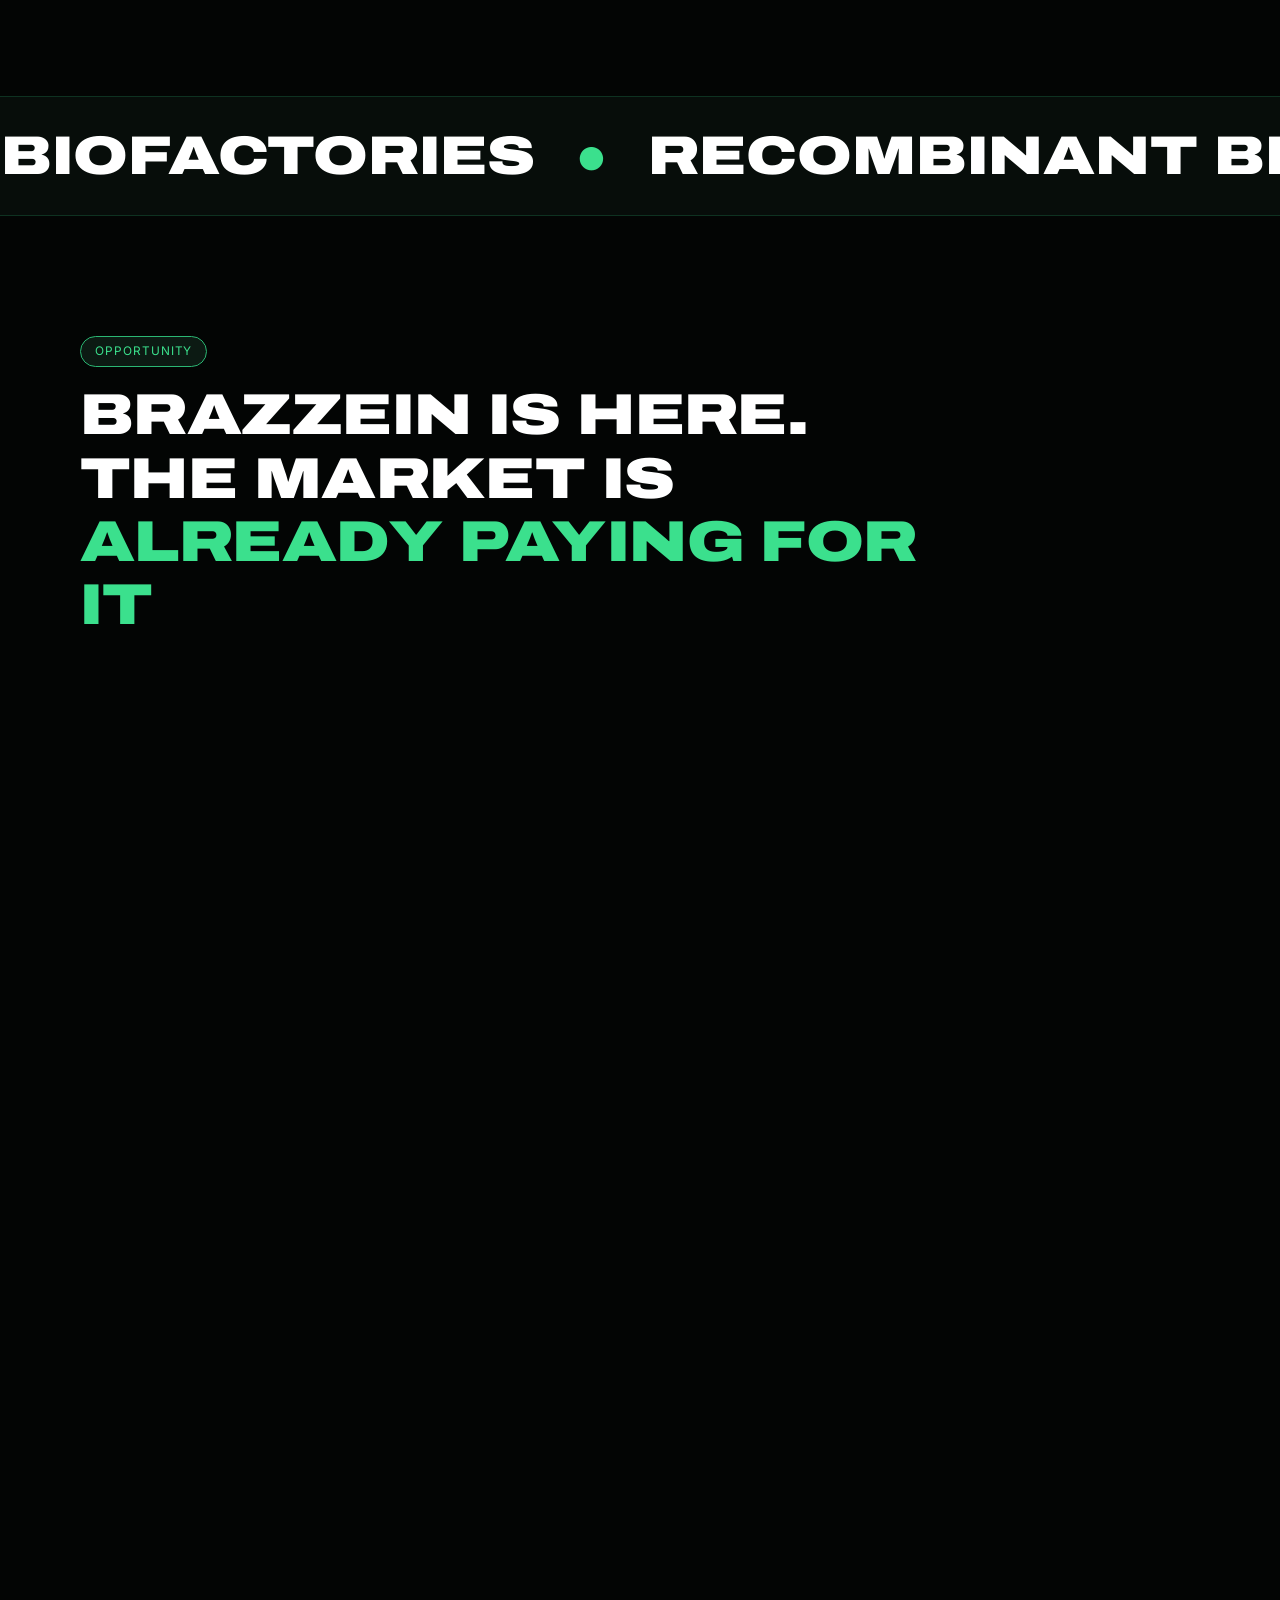
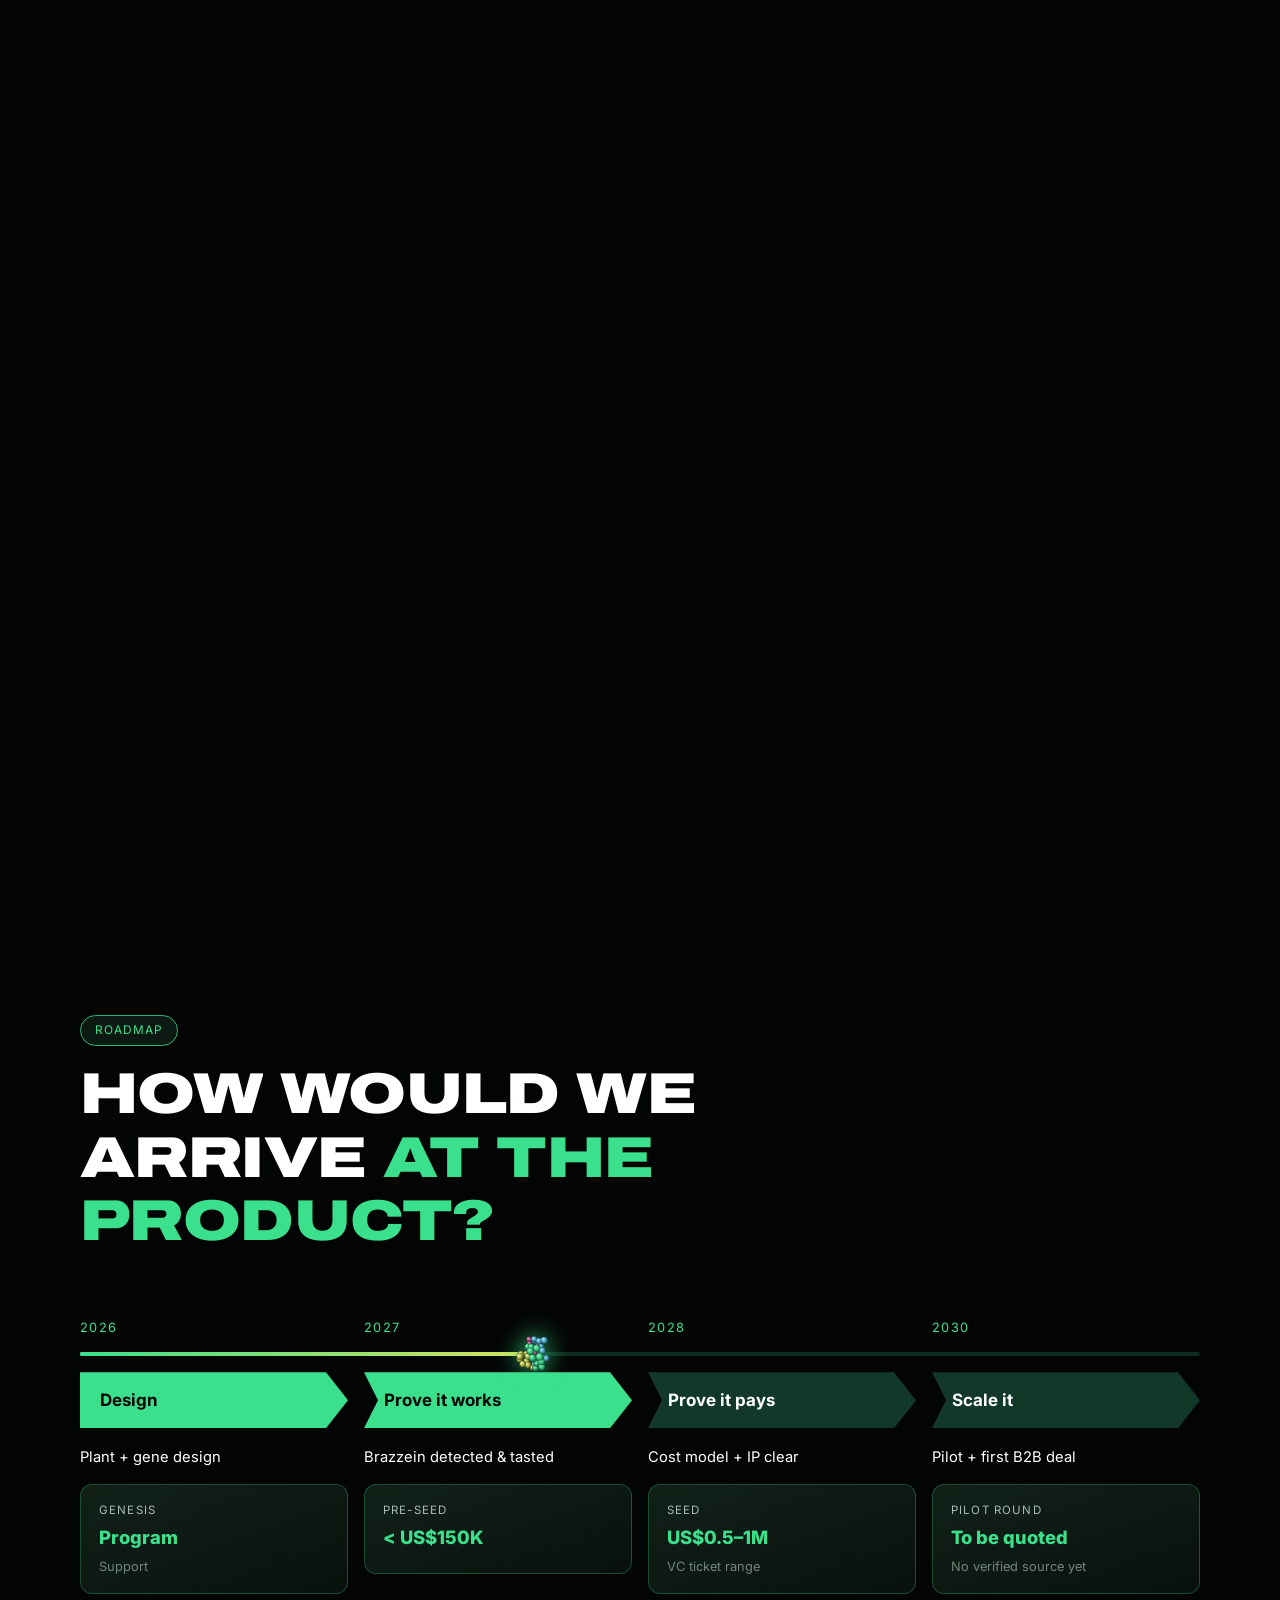
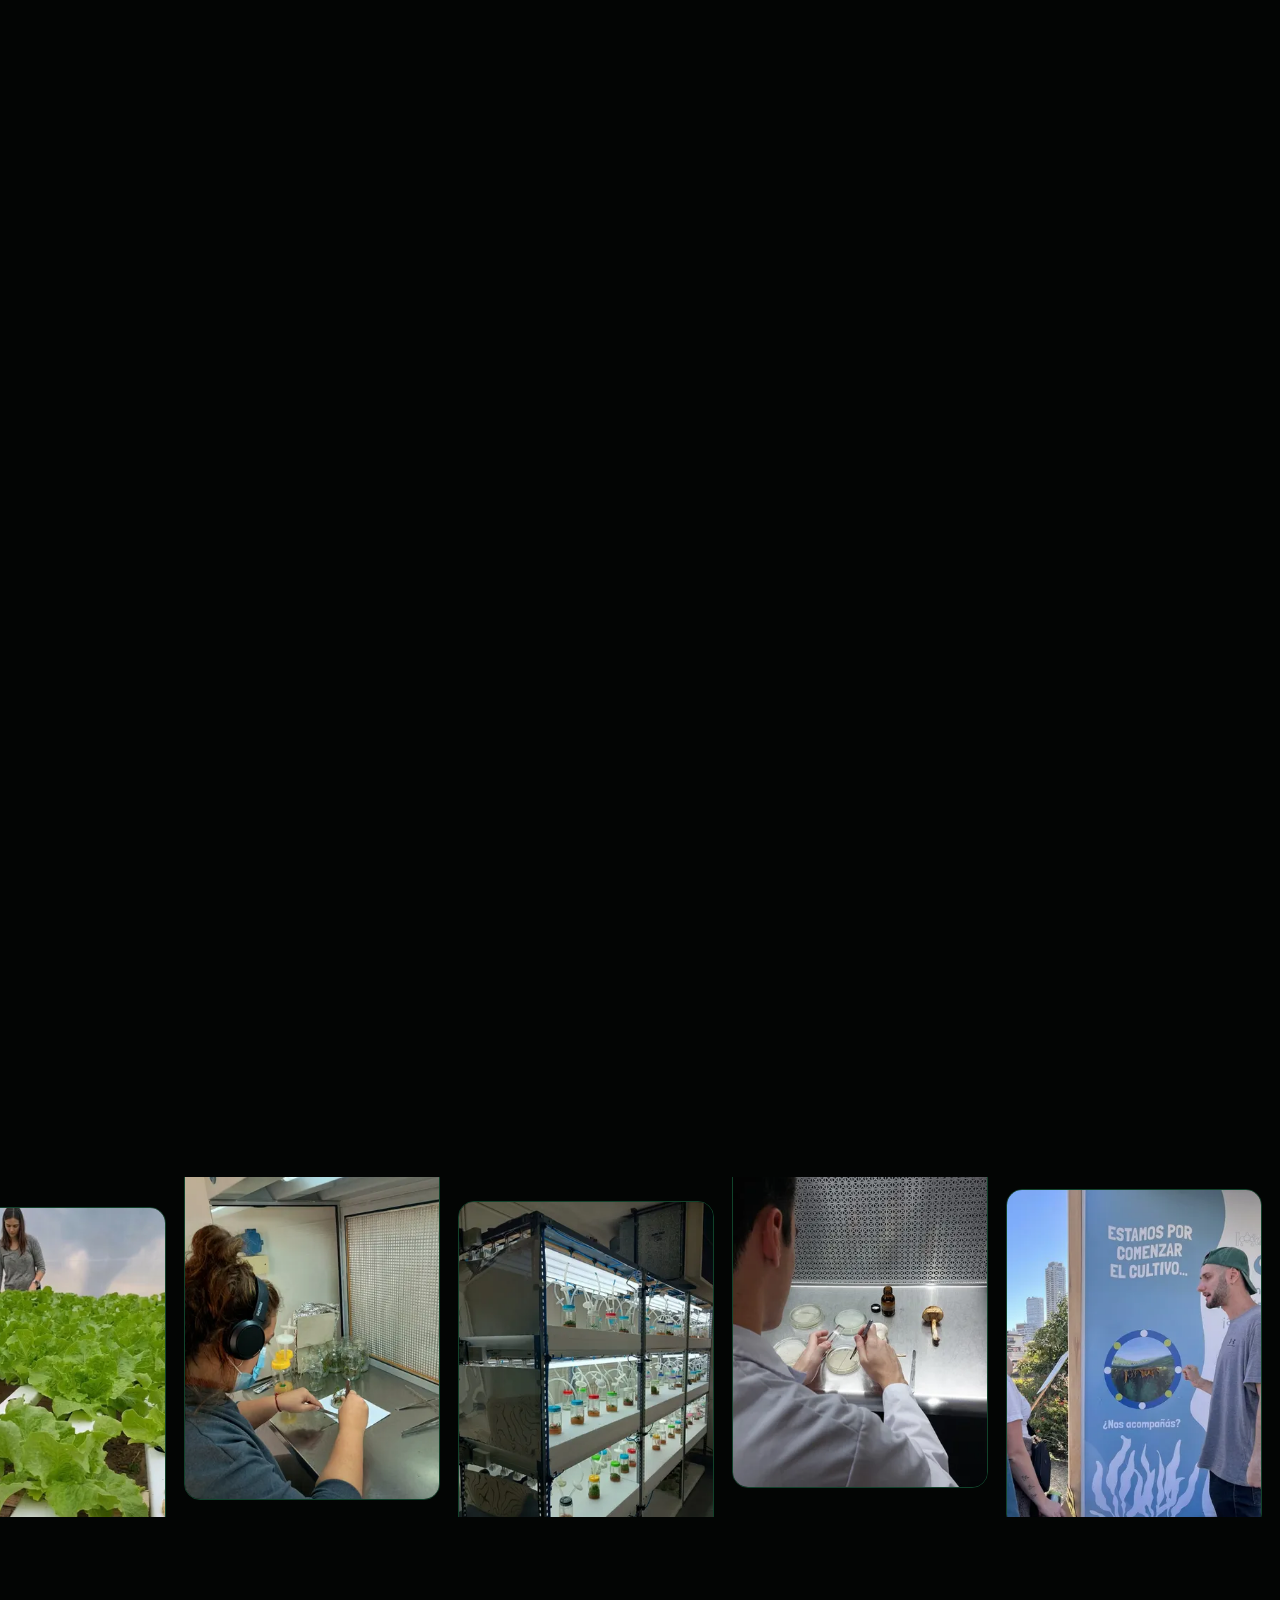
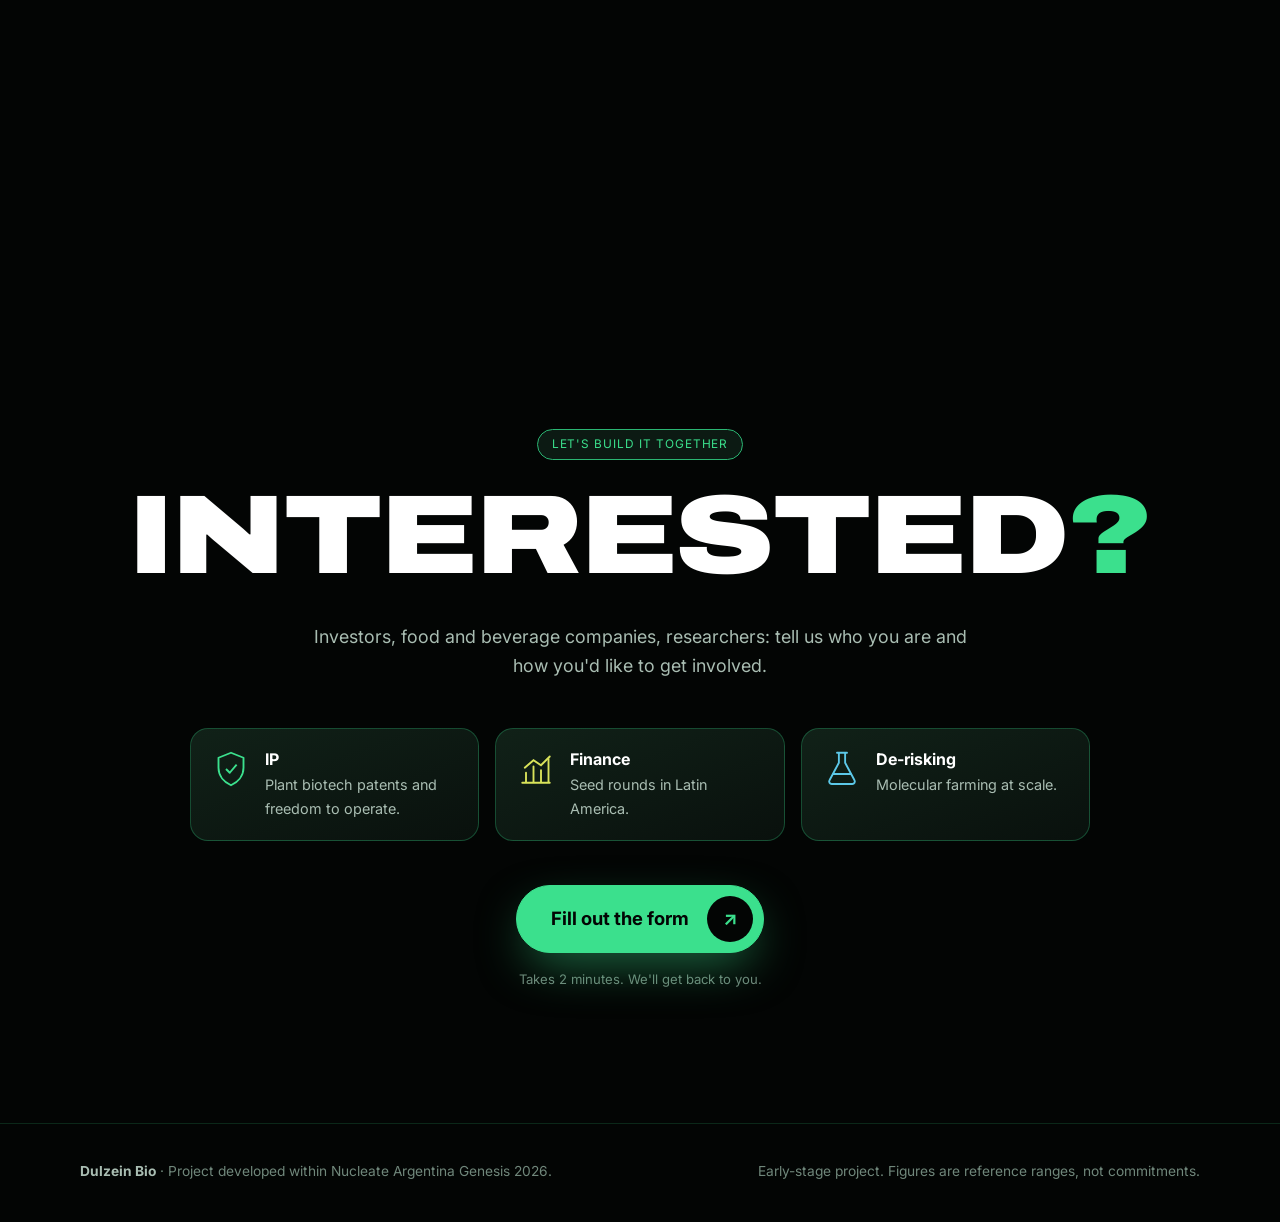
==== commit 02591da3: "Remove 'non-dilutive' label from the pre-seed stage Co-Authored-By: Claude Opus 5.5 <noreply@anthrop" ====
--- a/index.html
+++ b/index.html
@@ -347,7 +347,7 @@
               <div class="when">2027</div>
               <div class="arrow">Prove it works</div>
               <p class="what">Brazzein detected &amp; tasted</p>
-              <div class="card fund"><div class="k">Pre-seed</div><div class="v">&lt; US$150K</div><div class="n">Non-dilutive</div></div>
+              <div class="card fund"><div class="k">Pre-seed</div><div class="v">&lt; US$150K</div></div>
             </li>
             <li class="stage">
               <div class="when">2028</div>
